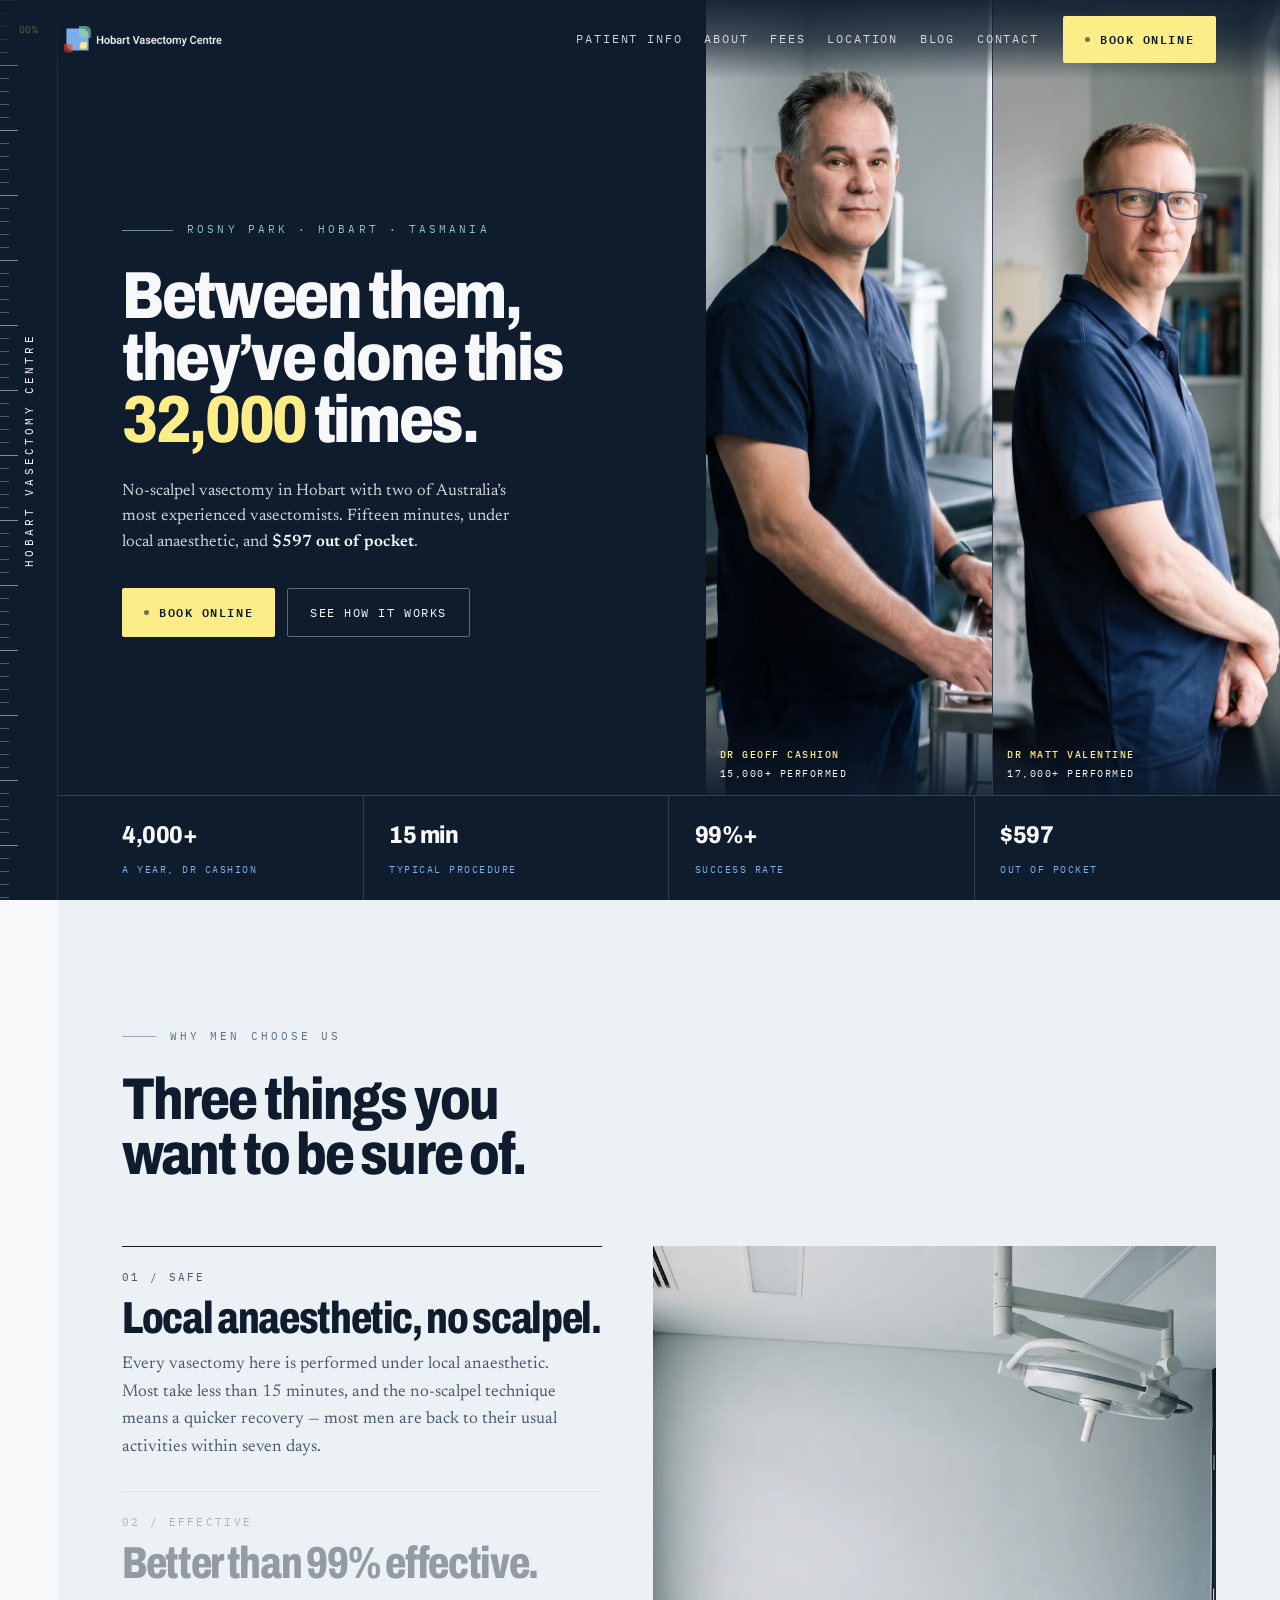
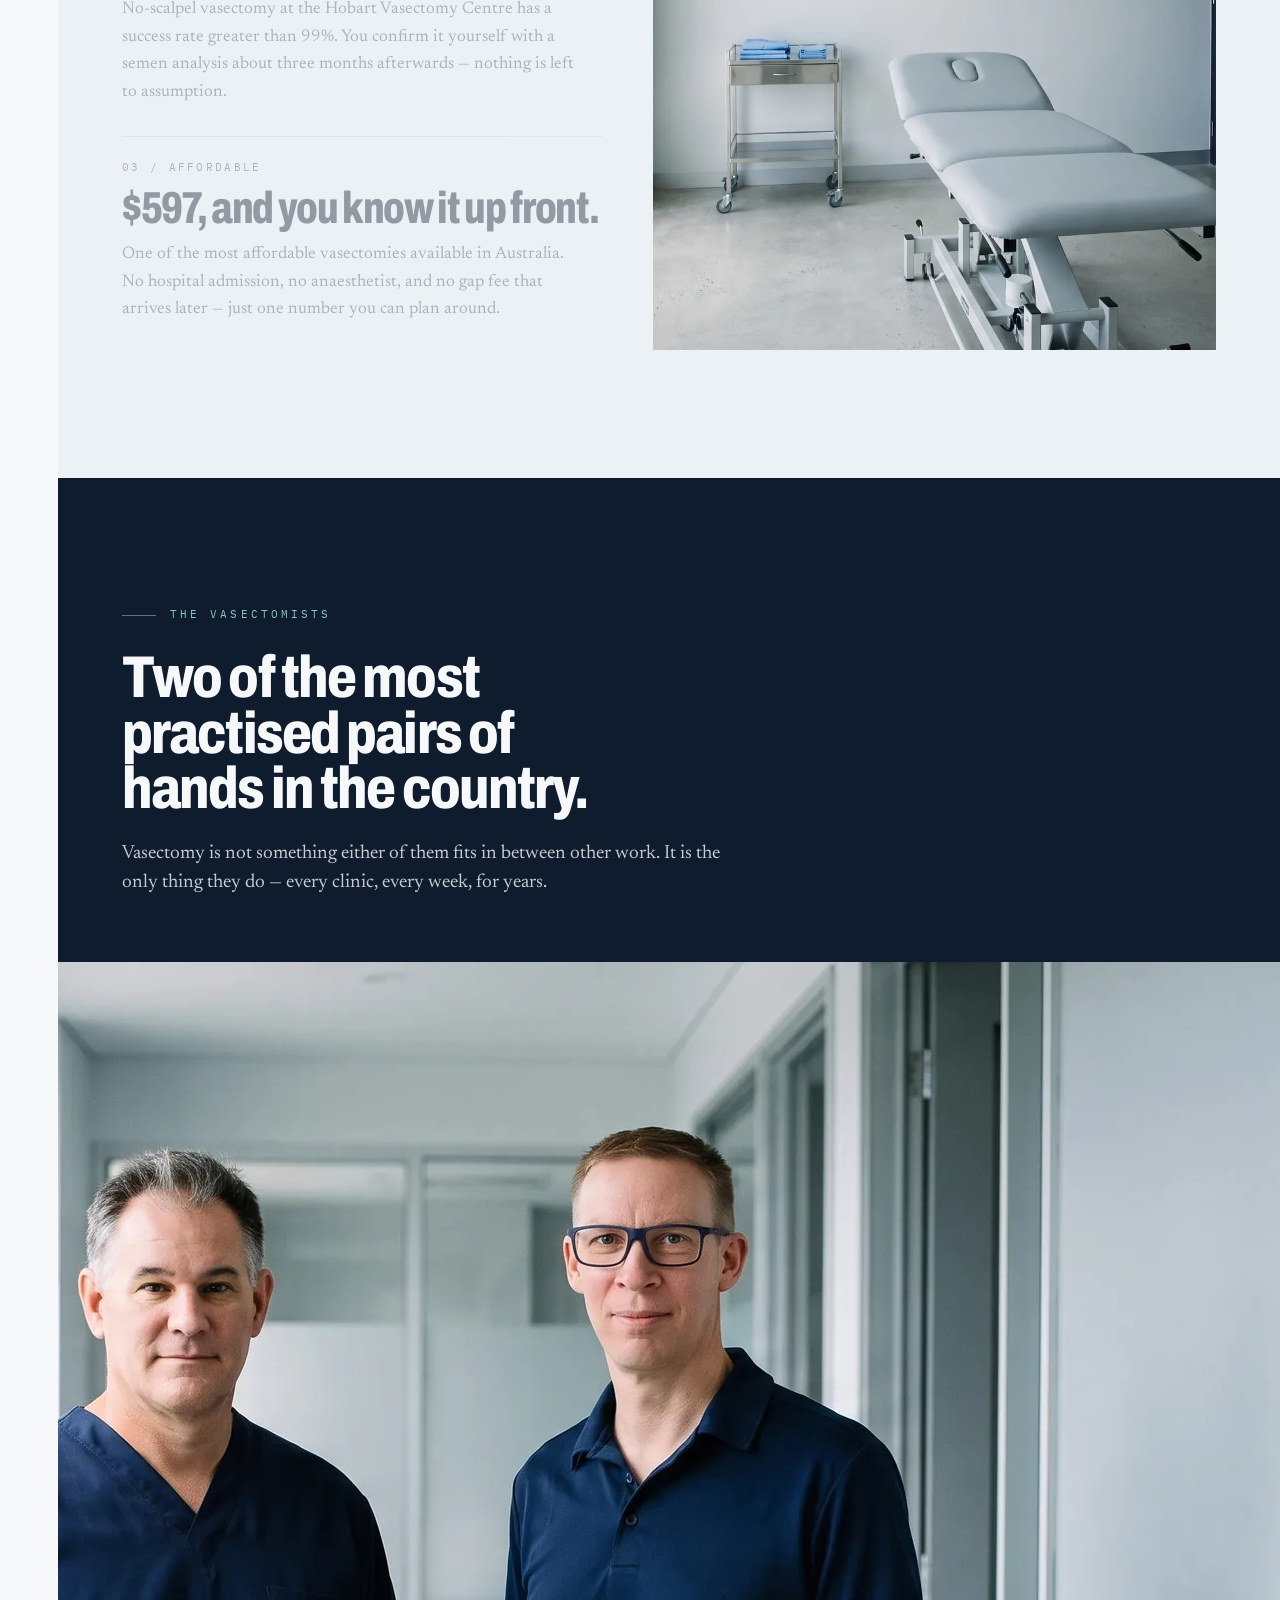
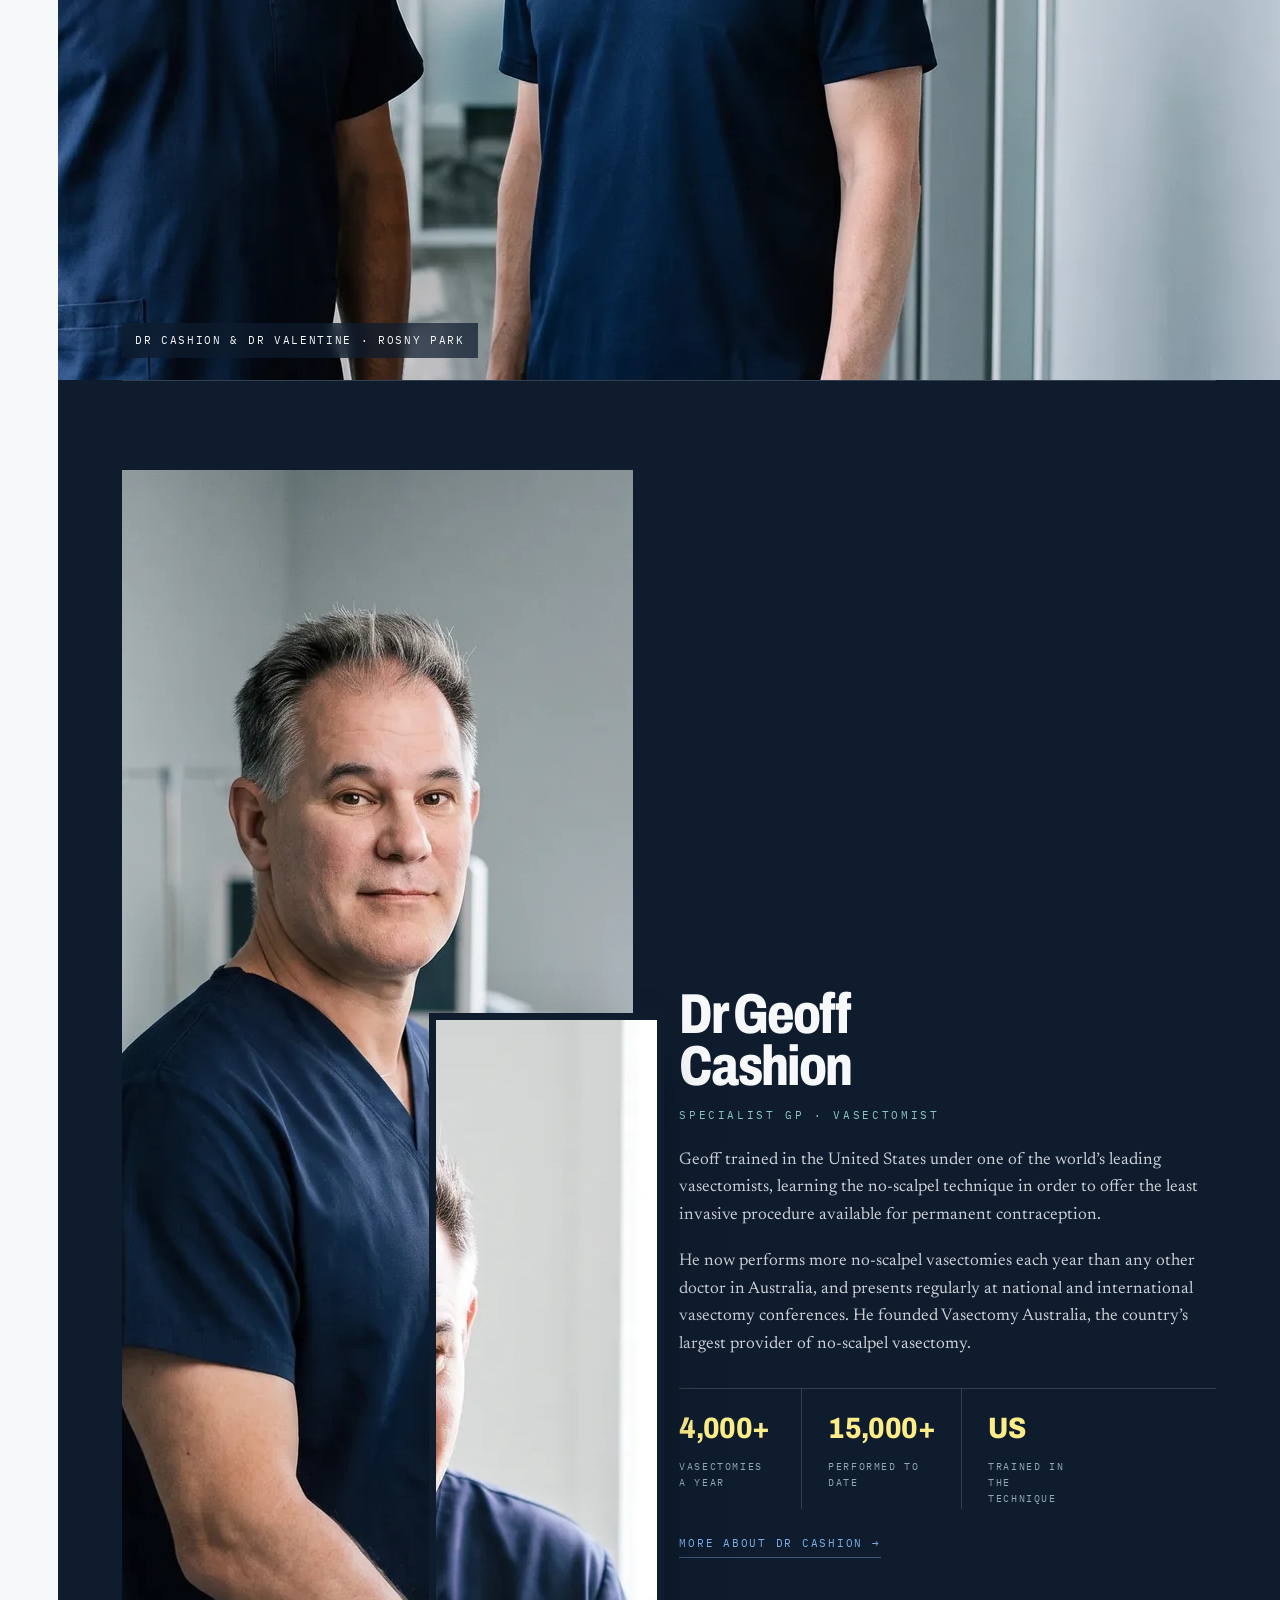
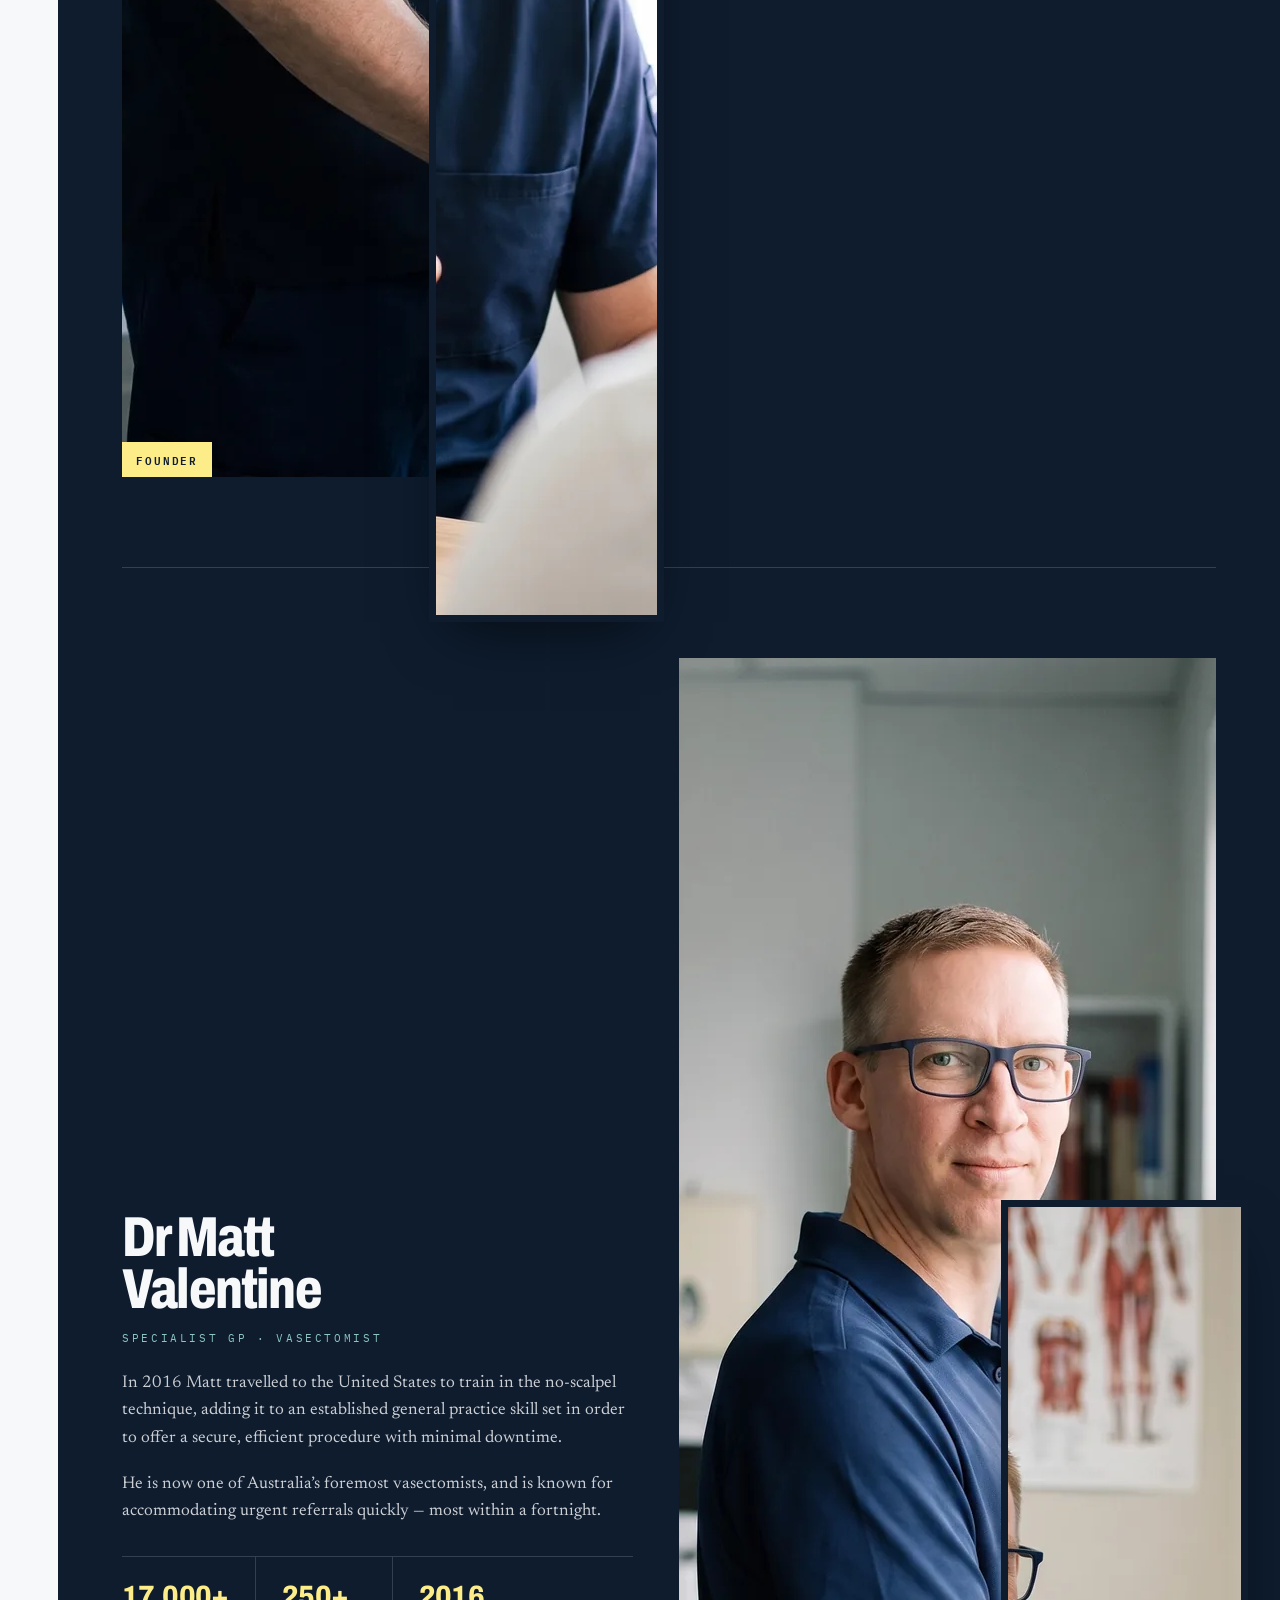
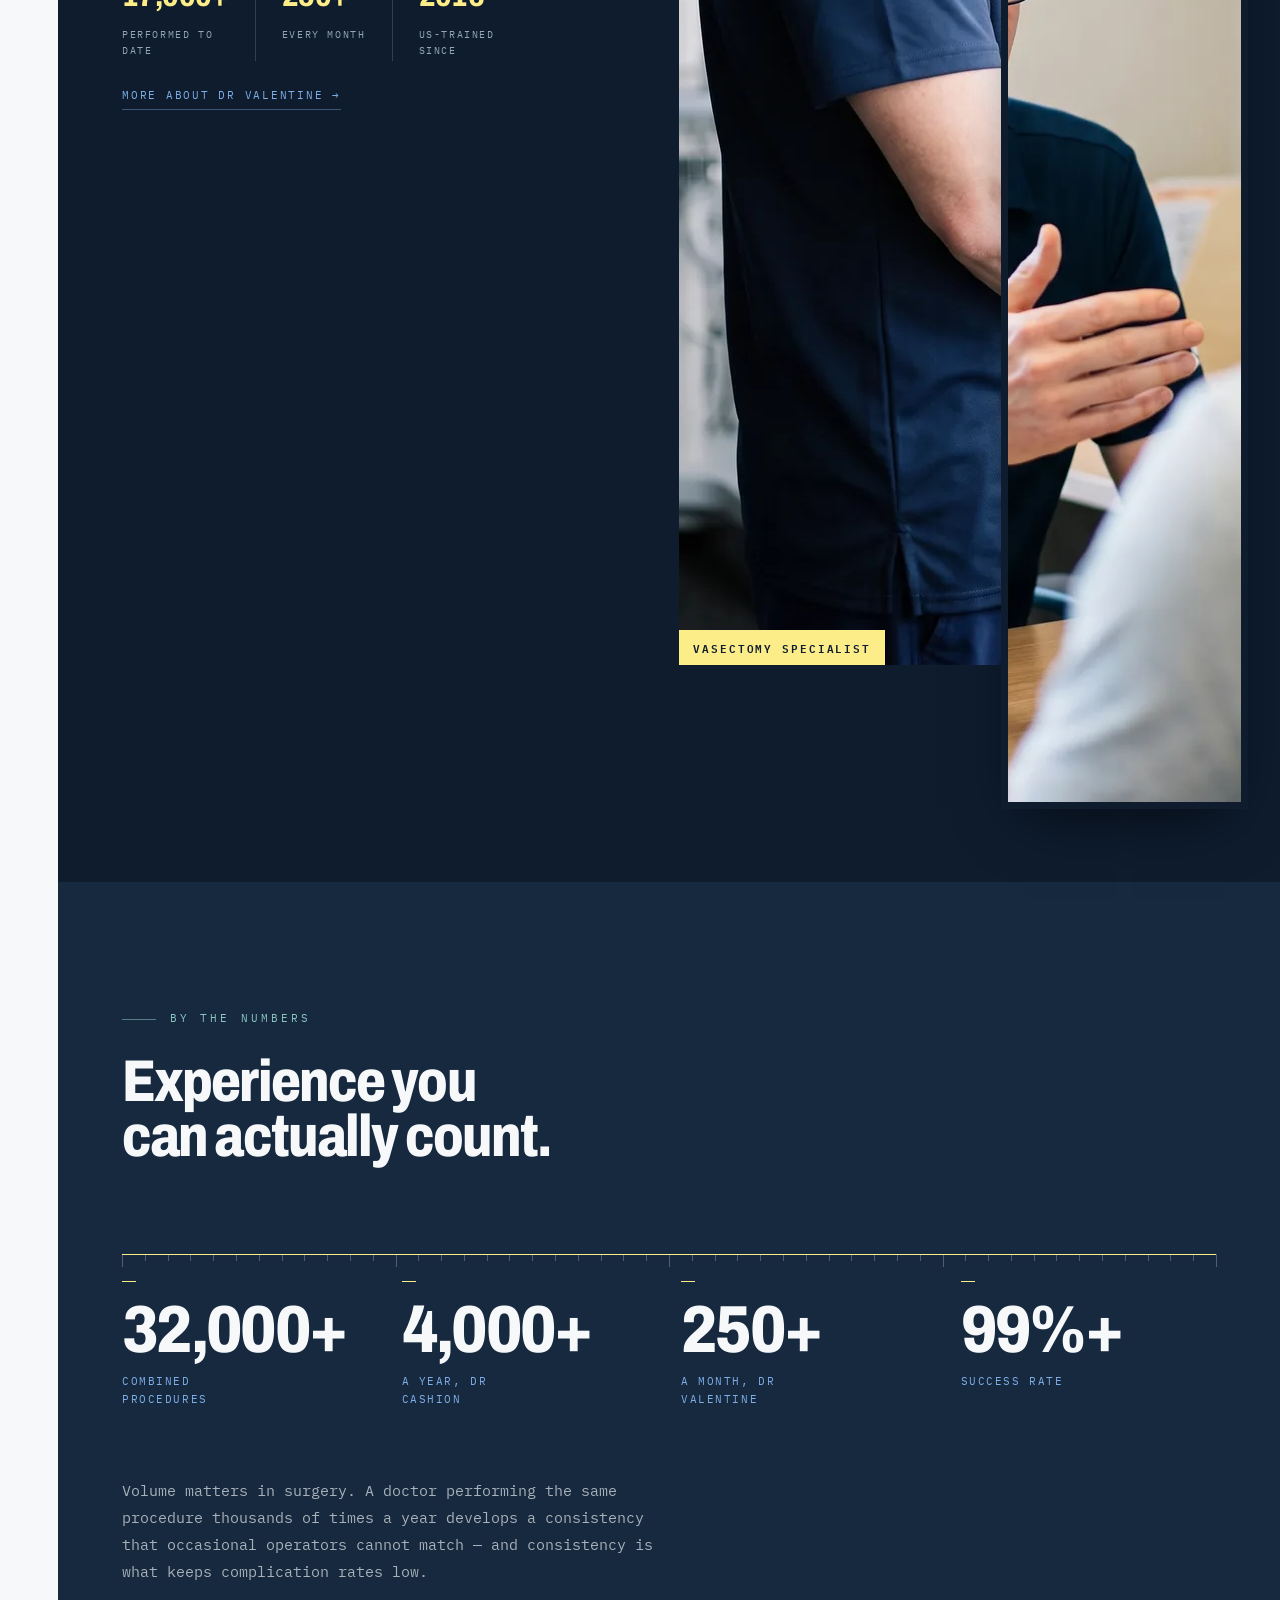
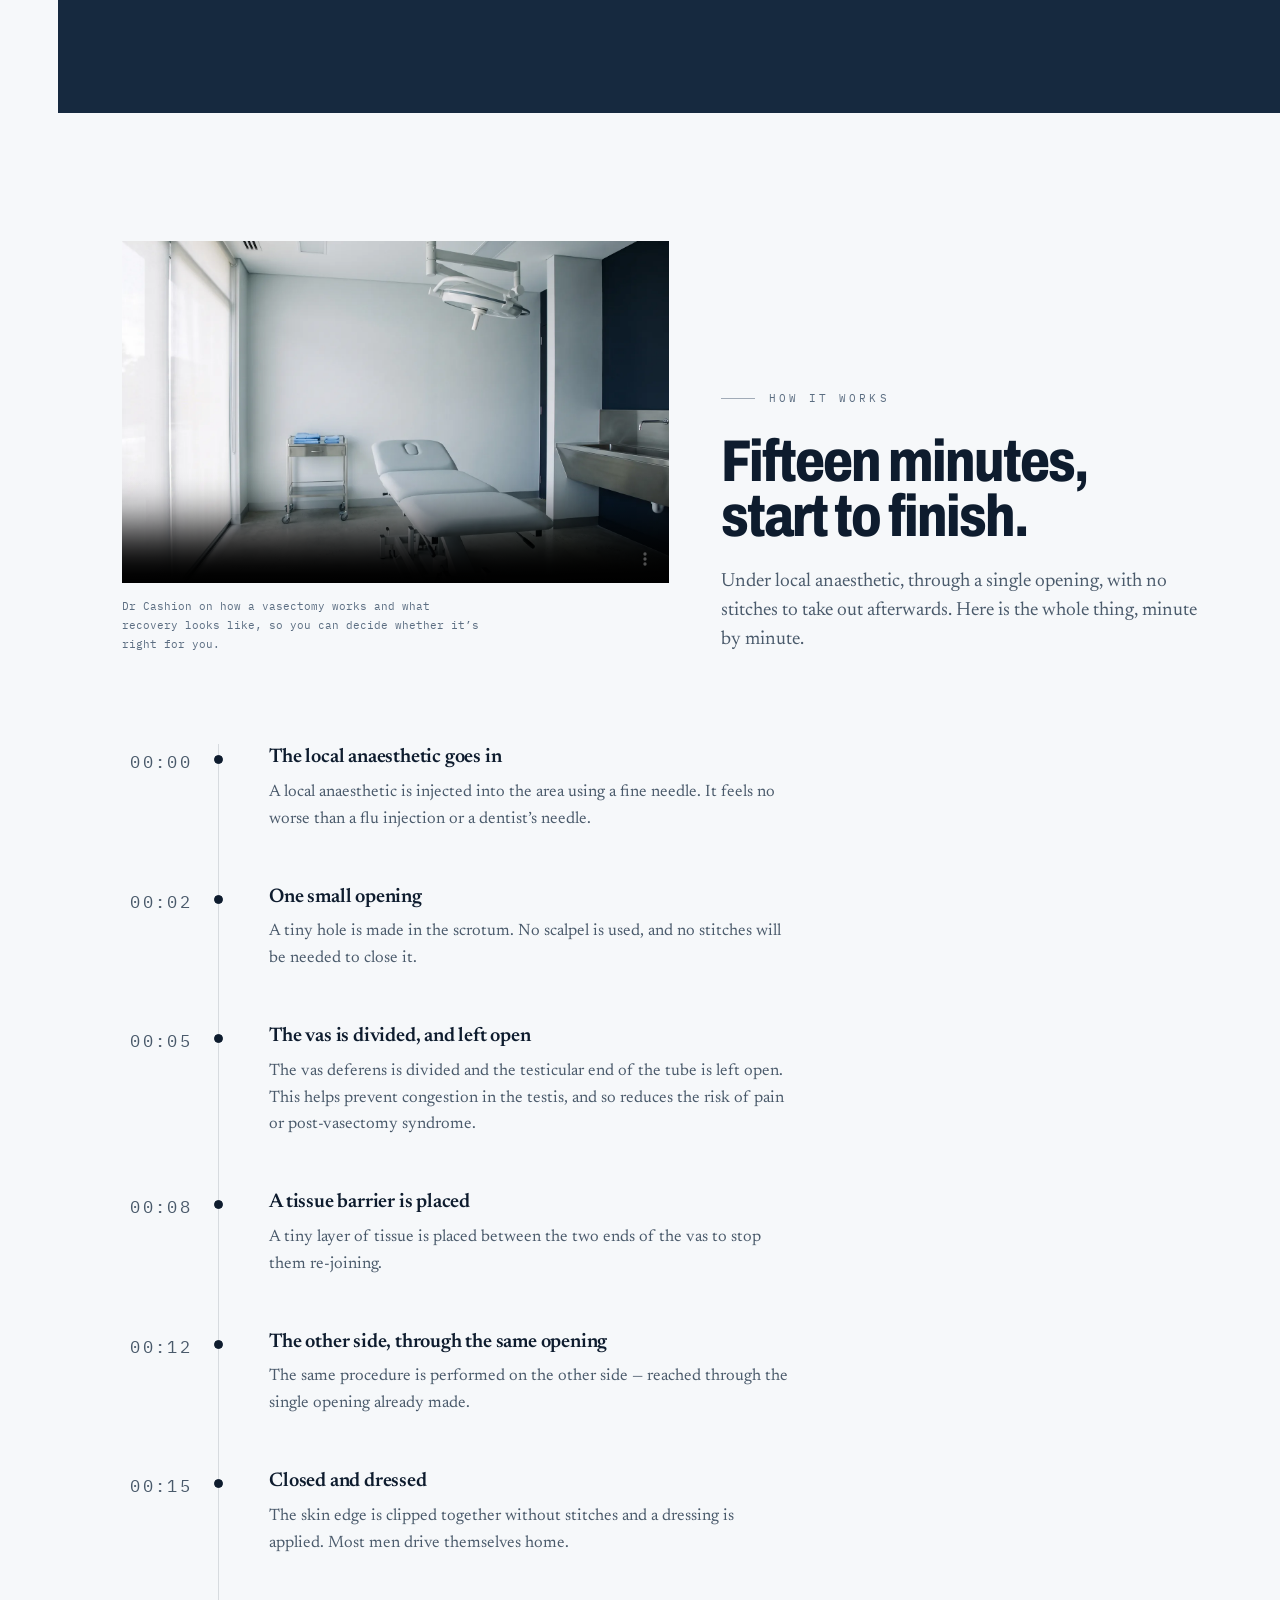
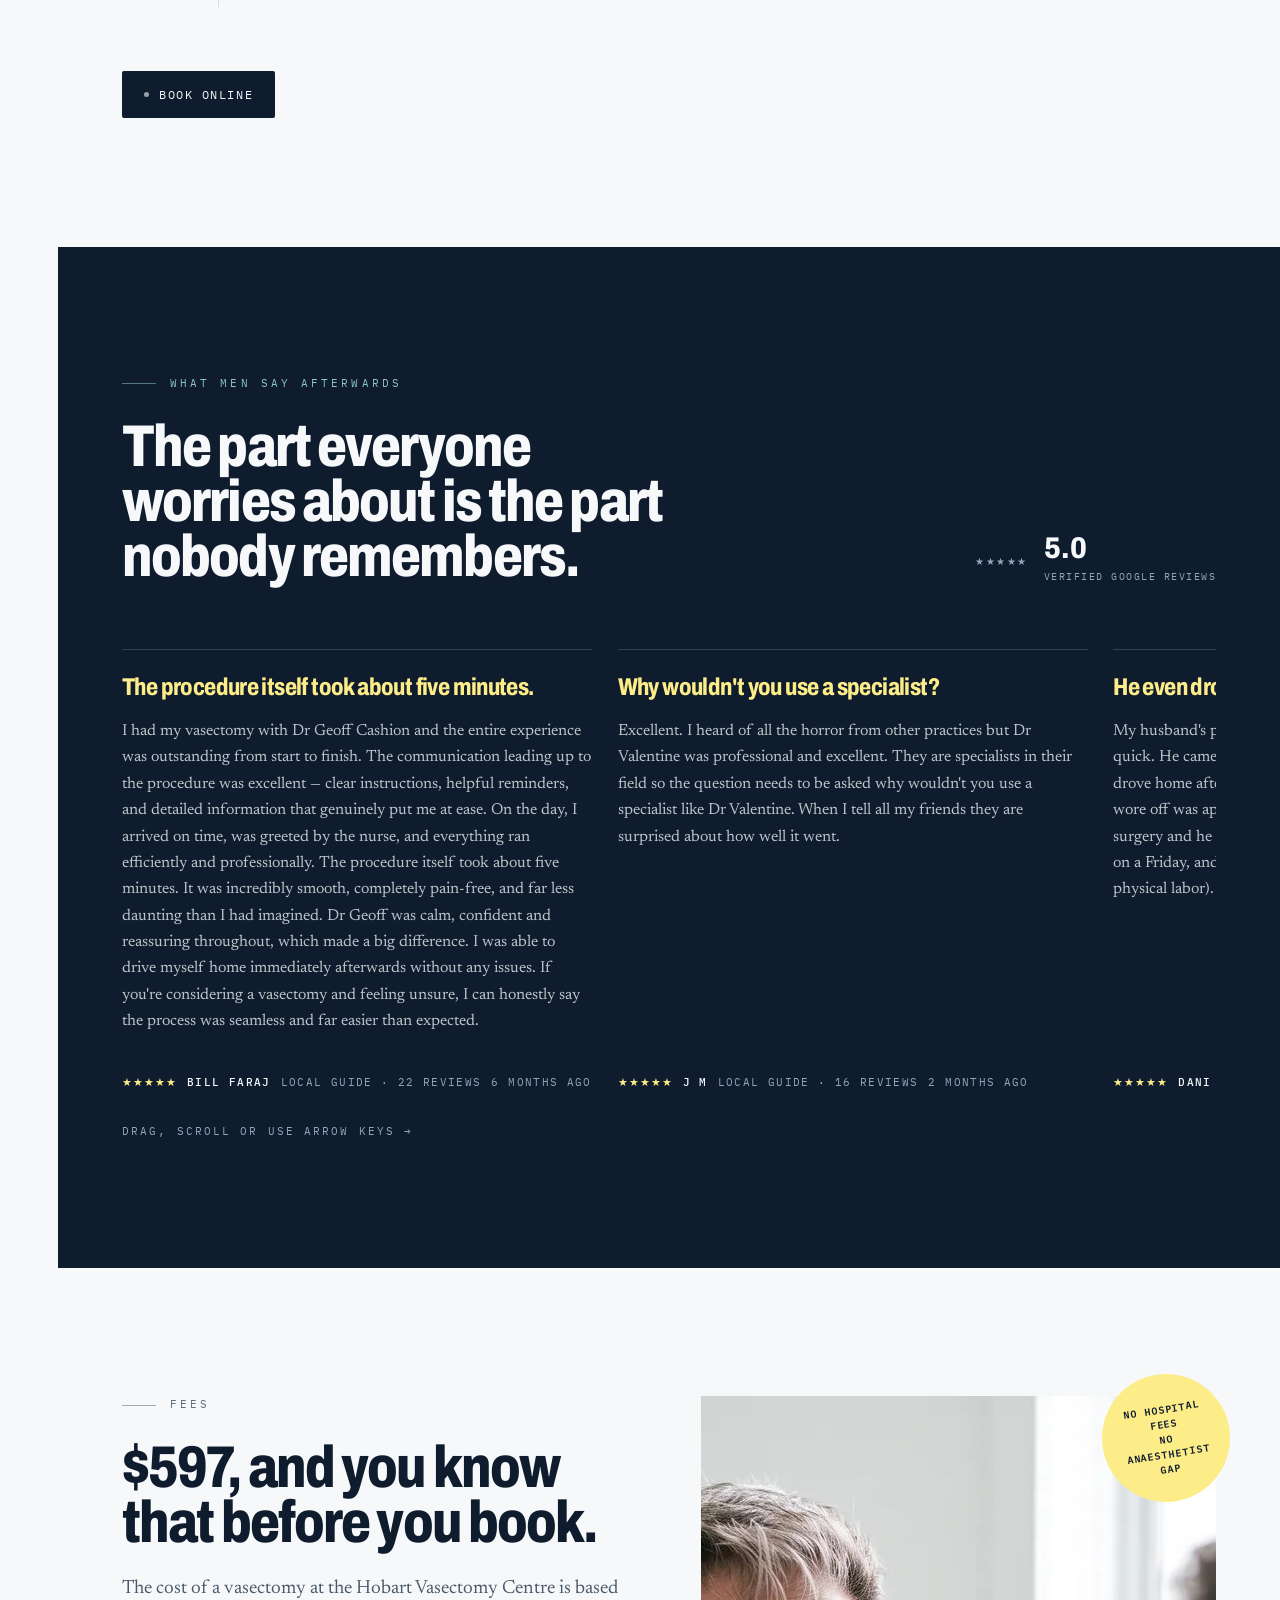
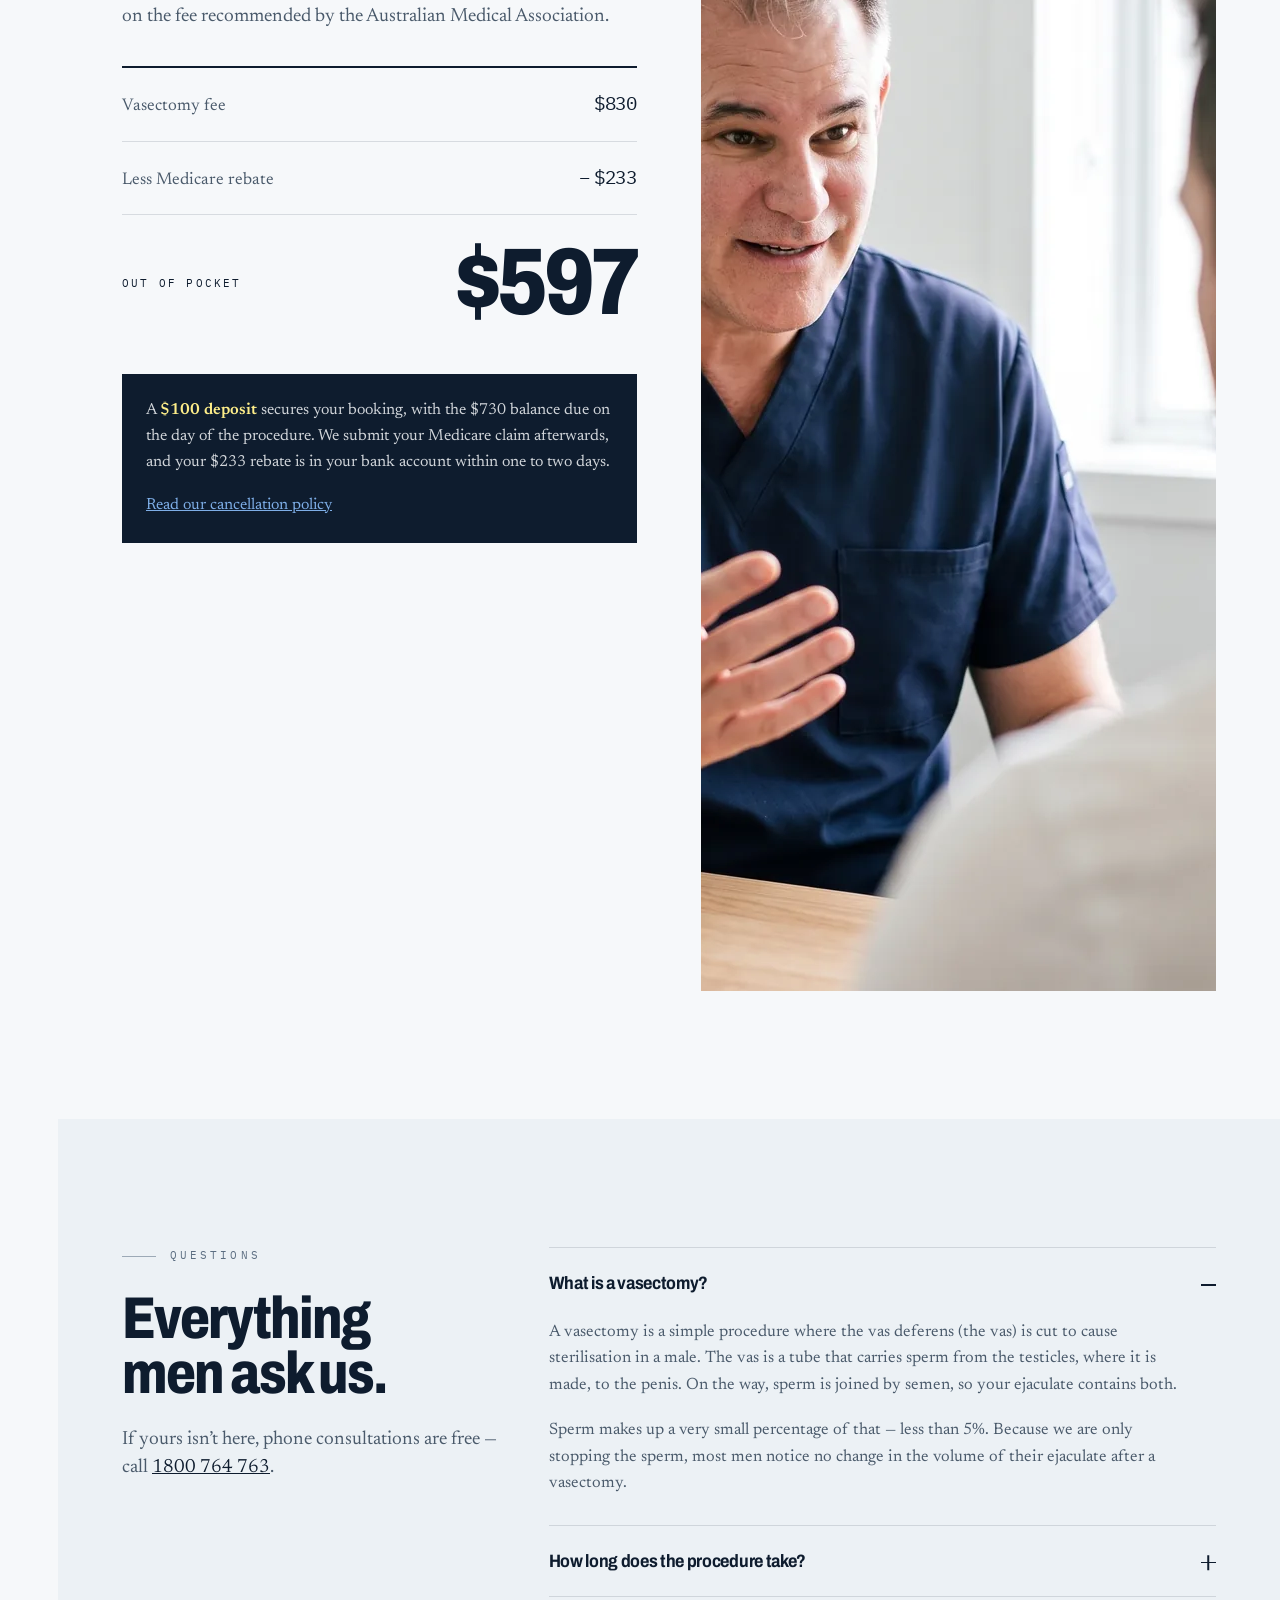
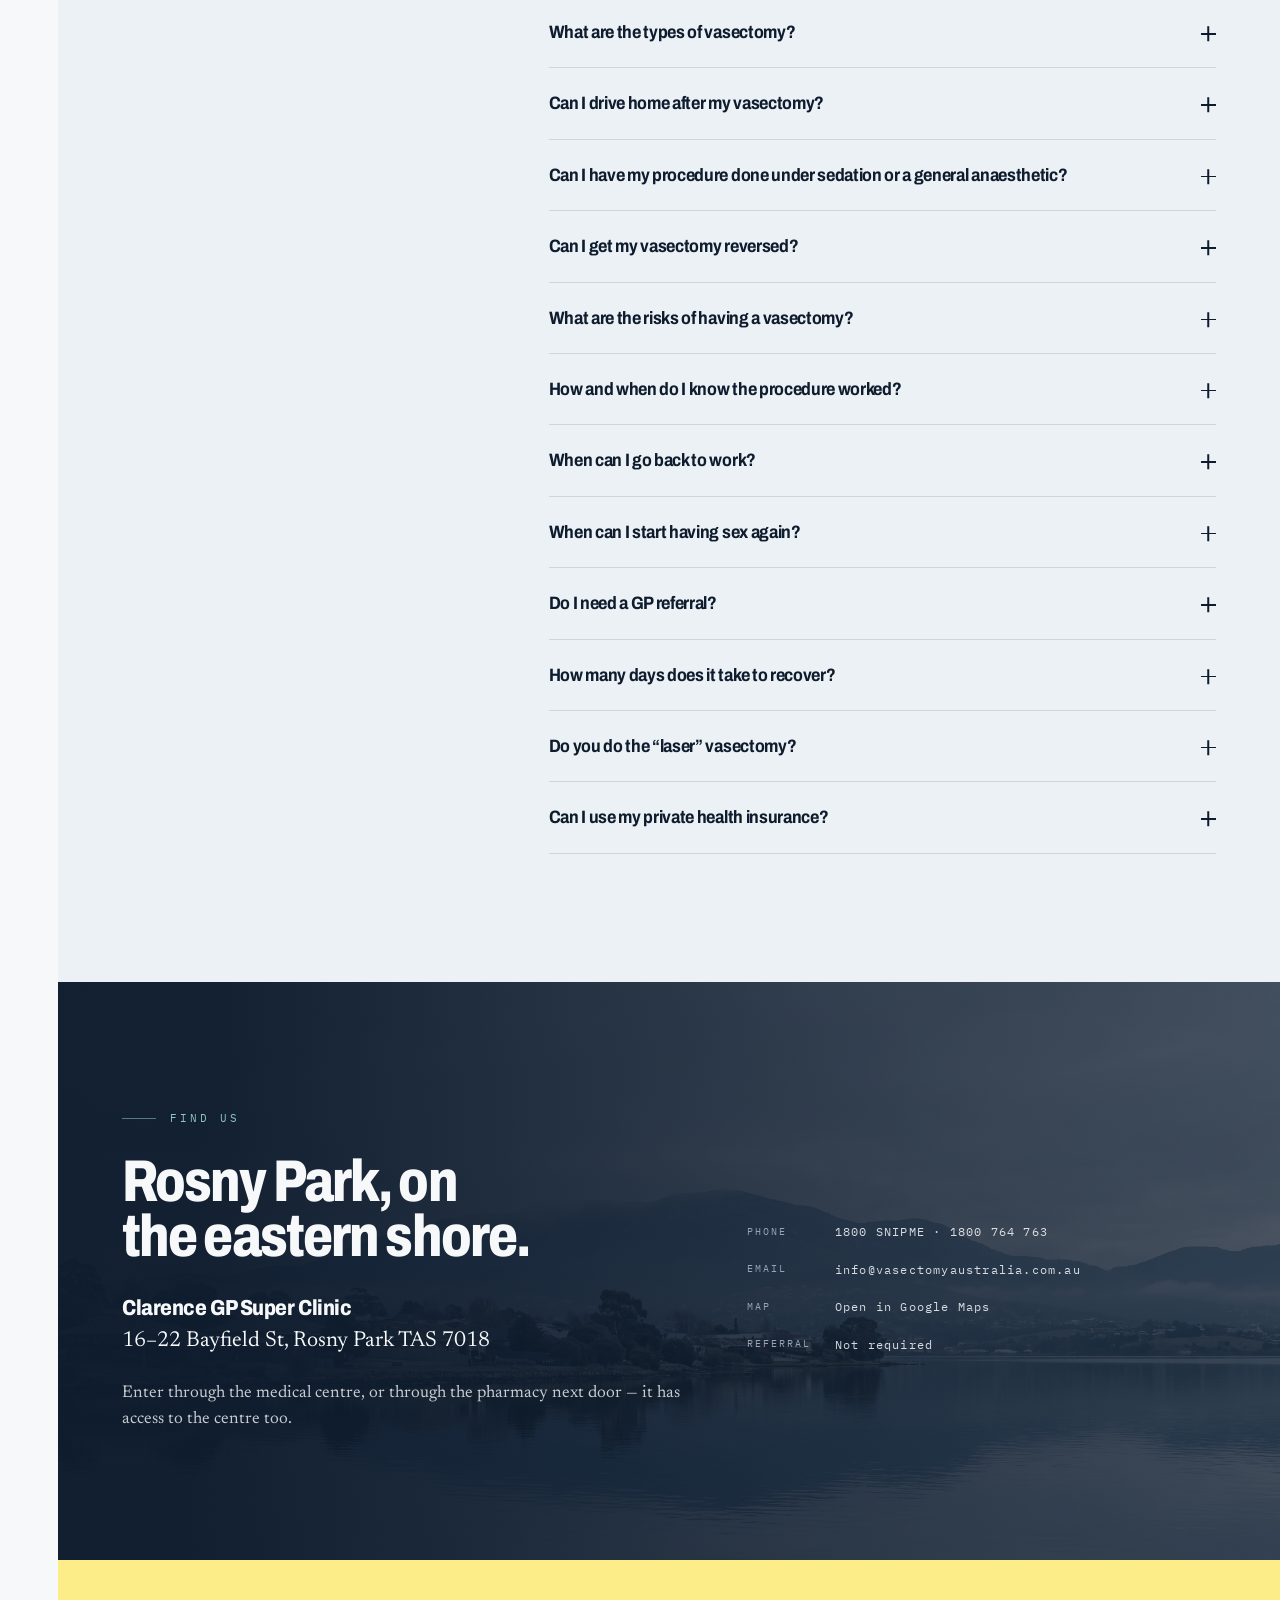
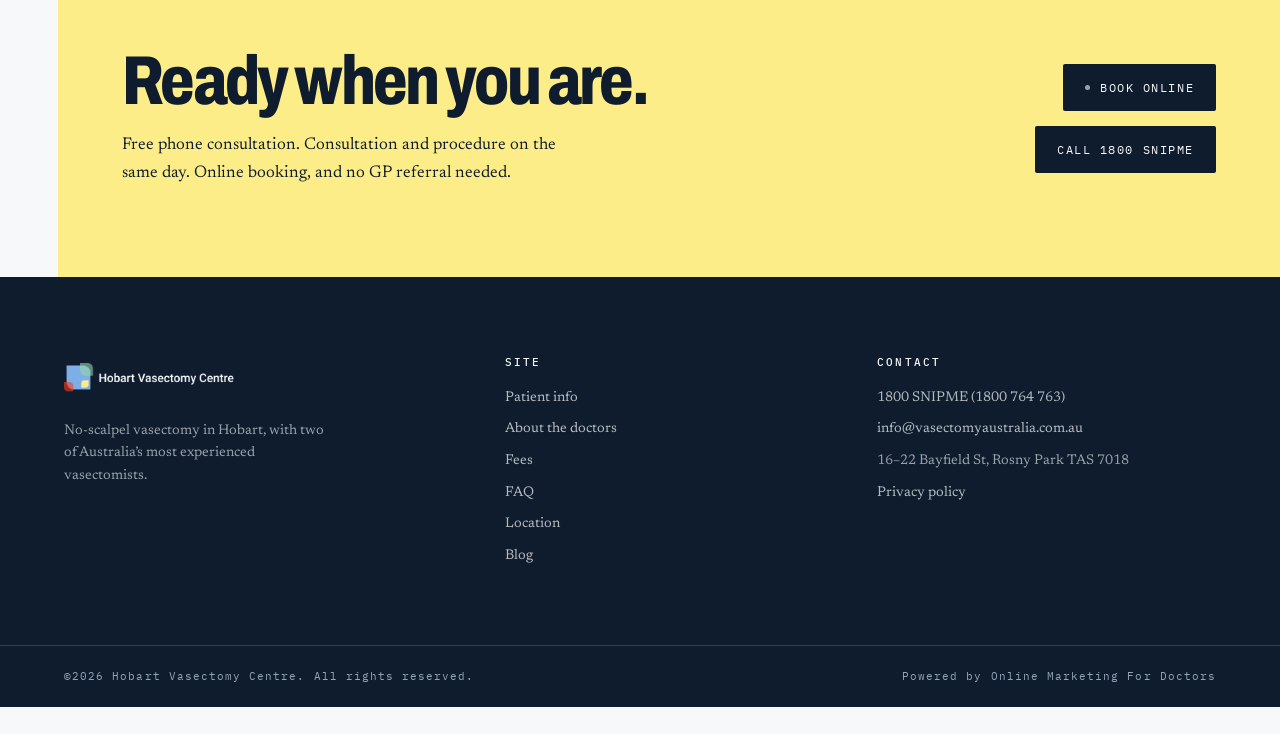
==== index.html @ 7338d556 "Rebuild homepage: editorial redesign around the two vasectomists Replaces the previous homepage with" ====
<!doctype html>
<html lang="en-AU">
<head>
<meta charset="utf-8">
<meta name="viewport" content="width=device-width, initial-scale=1">
<meta name="robots" content="noindex, nofollow, noarchive, nosnippet, noimageindex">
<title>Hobart Vasectomy Centre — No-Scalpel Vasectomy, $597 Out of Pocket</title>
<meta name="description" content="No-scalpel vasectomy in Hobart with two of Australia's most experienced vasectomists. 15 minutes, local anaesthetic, $597 out of pocket.">
<link rel="icon" href="assets/brand/favicon_hobartvasectomy_com_au_64x64.png">
<link rel="preconnect" href="https://fonts.googleapis.com">
<link rel="preconnect" href="https://fonts.gstatic.com" crossorigin>
<link href="https://fonts.googleapis.com/css2?family=Archivo:wdth,wght@62..125,400..900&family=Newsreader:opsz,wght@6..72,300..700&family=IBM+Plex+Mono:wght@400;500;600&display=swap" rel="stylesheet">
<link rel="stylesheet" href="assets/css/site.css">
</head>
<body>
<a class="skip" href="#main">Skip to content</a>

<!-- calibration spine ---------------------------------------------------- -->
<aside class="spine" aria-hidden="true">
  <div class="spine__ticks" id="spineTicks"></div>
  <div class="spine__progress" id="spineProgress"></div>
  <div class="spine__count" id="spineCount">00%</div>
  <div class="spine__label" id="spineLabel">Hobart Vasectomy Centre</div>
</aside>

<header class="site-header" id="siteHeader">
  <div class="site-header__inner">
    <a class="brand" href="/" aria-label="Hobart Vasectomy Centre — home">
      <img src="assets/brand/Logo.png" alt="Hobart Vasectomy Centre" width="158" height="44">
    </a>
    <nav class="nav" aria-label="Primary">
      <a href="#procedure">Patient info</a>
      <a href="#doctors">About</a>
      <a href="#fees">Fees</a>
      <a href="#location">Location</a>
      <a href="/blog/">Blog</a>
      <a href="/contact/">Contact</a>
    </nav>
    <a class="btn btn--gold" href="https://bookings.gettimely.com/vasectomyaustralia/bb/book?location=311811&amp;product=3705203%3ASV&amp;staff=288783" rel="noopener"><span class="btn__dot"></span>Book online</a>
    <button class="burger" id="burger" aria-expanded="false" aria-controls="drawer" aria-label="Open menu">
      <span></span><span></span><span></span>
    </button>
  </div>
</header>

<div class="drawer" id="drawer" data-open="false">
  <a href="#procedure">Patient info</a>
  <a href="#doctors">About</a>
  <a href="#fees">Fees</a>
  <a href="#reviews">Reviews</a>
  <a href="#location">Location</a>
  <a href="/contact/">Contact</a>
</div>

<main id="main">

<!-- hero ================================================================= -->
<section class="hero" data-spine="Hobart Vasectomy Centre">
  <div class="hero__media">
    <figure class="hero__fig">
      <img src="assets/generated/01-geoff-portrait.webp" width="1200" height="1607"
           alt="Dr Geoff Cashion in the procedure room at the Hobart Vasectomy Centre" fetchpriority="high">
      <figcaption><b>Dr Geoff Cashion</b>15,000+ performed</figcaption>
    </figure>
    <figure class="hero__fig">
      <img src="assets/generated/02-matt-portrait.webp" width="1200" height="1607"
           alt="Dr Matt Valentine in a consulting room" fetchpriority="high">
      <figcaption><b>Dr Matt Valentine</b>17,000+ performed</figcaption>
    </figure>
  </div>

  <div class="hero__inner">
    <p class="hero__eyebrow">Rosny Park &middot; Hobart &middot; Tasmania</p>
    <h1>Between them, they&rsquo;ve done this <em><span class="hero__count" data-count="32000">32,000</span></em> times.</h1>
    <p class="hero__sub">No-scalpel vasectomy in Hobart with two of Australia&rsquo;s most experienced vasectomists. Fifteen minutes, under local anaesthetic, and <strong>$597 out of pocket</strong>.</p>
    <div class="hero__actions">
      <a class="btn btn--gold" href="https://bookings.gettimely.com/vasectomyaustralia/bb/book?location=311811&amp;product=3705203%3ASV&amp;staff=288783" rel="noopener"><span class="btn__dot"></span>Book online</a>
      <a class="btn btn--ghost" href="#procedure">See how it works</a>
    </div>
  </div>

  <div class="hero__facts">
    <div class="hero__fact"><b>4,000+</b><span>A year, Dr Cashion</span></div>
    <div class="hero__fact"><b>15 min</b><span>Typical procedure</span></div>
    <div class="hero__fact"><b>99%+</b><span>Success rate</span></div>
    <div class="hero__fact"><b>$597</b><span>Out of pocket</span></div>
  </div>
</section>

<!-- pillars =============================================================== -->
<section class="section pillars" id="why" data-spine="Why men choose us">
  <div class="wrap">
    <p class="eyebrow" data-rev>Why men choose us</p>
    <h2 class="h2" data-rev data-rev-d="1">Three things you want to be sure of.</h2>
    <div class="pillars__grid" style="margin-top:clamp(40px,5vw,76px)">
      <div class="pillars__stack" id="pillarStack">
        <article class="pillar is-active" data-i="0">
          <i class="pillar__bar"></i>
          <p class="pillar__k">01 / Safe</p>
          <h3>Local anaesthetic, no scalpel.</h3>
          <p>Every vasectomy here is performed under local anaesthetic. Most take less than 15&nbsp;minutes, and the no-scalpel technique means a quicker recovery &mdash; most men are back to their usual activities within seven days.</p>
        </article>
        <article class="pillar" data-i="1">
          <i class="pillar__bar"></i>
          <p class="pillar__k">02 / Effective</p>
          <h3>Better than 99% effective.</h3>
          <p>No-scalpel vasectomy at the Hobart Vasectomy Centre has a success rate greater than 99%. You confirm it yourself with a semen analysis about three months afterwards &mdash; nothing is left to assumption.</p>
        </article>
        <article class="pillar" data-i="2">
          <i class="pillar__bar"></i>
          <p class="pillar__k">03 / Affordable</p>
          <h3>$597, and you know it up front.</h3>
          <p>One of the most affordable vasectomies available in Australia. No hospital admission, no anaesthetist, and no gap fee that arrives later &mdash; just one number you can plan around.</p>
        </article>
      </div>
      <div class="pillars__media" data-rev>
        <img class="is-active" data-i="0" src="assets/generated/06-procedure-room.webp" width="1600" height="1073" alt="The procedure room at the Hobart Vasectomy Centre" loading="lazy" decoding="async">
        <img data-i="1" src="assets/generated/07-instruments.webp" width="1600" height="1073" alt="No-scalpel vasectomy instruments laid out on a sterile tray" loading="lazy" decoding="async">
        <img data-i="2" src="assets/generated/09-waiting.webp" width="1600" height="893" alt="The waiting area at the clinic" loading="lazy" decoding="async">
      </div>
    </div>
  </div>
</section>

<!-- doctors =============================================================== -->
<section class="section docs" id="doctors" data-spine="The vasectomists">
  <div class="wrap">
    <p class="eyebrow eyebrow--dk" data-rev>The vasectomists</p>
    <h2 class="h2" data-rev data-rev-d="1">Two of the most practised pairs of hands in the country.</h2>
    <p class="lede lede--dk" data-rev data-rev-d="2">Vasectomy is not something either of them fits in between other work. It is the only thing they do &mdash; every clinic, every week, for years.</p>
  </div>
  <div class="band" data-rev style="margin-top:clamp(40px,5vw,72px)">
    <img src="assets/generated/00-hero-both.webp" width="2400" height="1018" alt="Dr Geoff Cashion and Dr Matt Valentine at the Hobart Vasectomy Centre" loading="lazy" decoding="async">
    <p class="band__cap">Dr Cashion &amp; Dr Valentine &middot; Rosny Park</p>
  </div>
  <div class="wrap">

    <article class="doc">
      <div class="doc__media" data-rev>
        <img src="assets/generated/01-geoff-portrait.webp" width="1200" height="1607" alt="Dr Geoff Cashion in the procedure room" loading="lazy" decoding="async">
        <span class="doc__tag">Founder</span>
        <div class="doc__inset">
          <img src="assets/generated/03-geoff-consult.webp" width="1600" height="1195" alt="Dr Geoff Cashion talking with a patient in consultation" loading="lazy" decoding="async">
        </div>
      </div>
      <div>
        <h3 class="doc__name" data-rev>Dr Geoff<br>Cashion</h3>
        <p class="doc__role" data-rev data-rev-d="1">Specialist GP &middot; Vasectomist</p>
        <div class="doc__body" data-rev data-rev-d="2">
          <p>Geoff trained in the United States under one of the world&rsquo;s leading vasectomists, learning the no-scalpel technique in order to offer the least invasive procedure available for permanent contraception.</p>
          <p>He now performs more no-scalpel vasectomies each year than any other doctor in Australia, and presents regularly at national and international vasectomy conferences. He founded Vasectomy Australia, the country&rsquo;s largest provider of no-scalpel vasectomy.</p>
        </div>
        <div class="doc__stats" data-rev data-rev-d="3">
          <div class="doc__stat"><b data-count="4000" data-suffix="+">4,000+</b><span>Vasectomies a year</span></div>
          <div class="doc__stat"><b data-count="15000" data-suffix="+">15,000+</b><span>Performed to date</span></div>
          <div class="doc__stat"><b>US</b><span>Trained in the technique</span></div>
        </div>
        <a class="doc__link" href="https://drgeoffcashion.com.au/" rel="noopener" target="_blank">More about Dr Cashion <span aria-hidden="true">&rarr;</span></a>
      </div>
    </article>

    <article class="doc doc--flip">
      <div class="doc__media" data-rev>
        <img src="assets/generated/02-matt-portrait.webp" width="1200" height="1607" alt="Dr Matt Valentine in a consulting room" loading="lazy" decoding="async">
        <span class="doc__tag">Vasectomy Specialist</span>
        <div class="doc__inset">
          <img src="assets/generated/04-matt-consult.webp" width="1600" height="1195" alt="Dr Matt Valentine in consultation with a patient" loading="lazy" decoding="async">
        </div>
      </div>
      <div>
        <h3 class="doc__name" data-rev>Dr Matt<br>Valentine</h3>
        <p class="doc__role" data-rev data-rev-d="1">Specialist GP &middot; Vasectomist</p>
        <div class="doc__body" data-rev data-rev-d="2">
          <p>In 2016 Matt travelled to the United States to train in the no-scalpel technique, adding it to an established general practice skill set in order to offer a secure, efficient procedure with minimal downtime.</p>
          <p>He is now one of Australia&rsquo;s foremost vasectomists, and is known for accommodating urgent referrals quickly &mdash; most within a fortnight.</p>
        </div>
        <div class="doc__stats" data-rev data-rev-d="3">
          <div class="doc__stat"><b data-count="17000" data-suffix="+">17,000+</b><span>Performed to date</span></div>
          <div class="doc__stat"><b data-count="250" data-suffix="+">250+</b><span>Every month</span></div>
          <div class="doc__stat"><b>2016</b><span>US-trained since</span></div>
        </div>
        <a class="doc__link" href="https://drmattvalentine.com.au/" rel="noopener" target="_blank">More about Dr Valentine <span aria-hidden="true">&rarr;</span></a>
      </div>
    </article>
  </div>
</section>

<!-- scale ================================================================= -->
<section class="section scale" id="scale" data-spine="By the numbers">
  <div class="wrap">
    <div class="scale__head">
      <p class="eyebrow eyebrow--dk" data-rev>By the numbers</p>
      <h2 class="h2" data-rev data-rev-d="1">Experience you can actually count.</h2>
    </div>
    <div class="scale__axis">
      <div class="scale__rule"><i></i></div>
      <div class="scale__ticks" id="scaleTicks"></div>
      <div class="scale__items">
        <div class="scale__item"><b data-count="32000" data-suffix="+">32,000+</b><span>Combined procedures</span></div>
        <div class="scale__item"><b data-count="4000" data-suffix="+">4,000+</b><span>A year, Dr Cashion</span></div>
        <div class="scale__item"><b data-count="250" data-suffix="+">250+</b><span>A month, Dr Valentine</span></div>
        <div class="scale__item"><b data-count="99" data-suffix="%+">99%+</b><span>Success rate</span></div>
      </div>
    </div>
    <p class="scale__note" data-rev>Volume matters in surgery. A doctor performing the same procedure thousands of times a year develops a consistency that occasional operators cannot match &mdash; and consistency is what keeps complication rates low.</p>
  </div>
</section>

<!-- procedure ============================================================= -->
<section class="section proc" id="procedure" data-spine="How it works">
  <div class="wrap">
    <div class="proc__top">
      <div data-rev>
        <div class="proc__video">
          <video src="assets/video/how-it-works.mp4" controls preload="metadata"
                 poster="assets/generated/06-procedure-room.webp"></video>
        </div>
        <p class="proc__cap">Dr Cashion on how a vasectomy works and what recovery looks like, so you can decide whether it&rsquo;s right for you.</p>
      </div>
      <div>
        <p class="eyebrow" data-rev>How it works</p>
        <h2 class="h2" data-rev data-rev-d="1">Fifteen minutes, start to finish.</h2>
        <p class="lede" data-rev data-rev-d="2">Under local anaesthetic, through a single opening, with no stitches to take out afterwards. Here is the whole thing, minute by minute.</p>
      </div>
    </div>

    <div class="steps">
      <div class="step" data-rev>
        <p class="step__t">00:00</p>
        <div class="step__c">
          <h4>The local anaesthetic goes in</h4>
          <p>A local anaesthetic is injected into the area using a fine needle. It feels no worse than a flu injection or a dentist&rsquo;s needle.</p>
        </div>
      </div>
      <div class="step" data-rev>
        <p class="step__t">00:02</p>
        <div class="step__c">
          <h4>One small opening</h4>
          <p>A tiny hole is made in the scrotum. No scalpel is used, and no stitches will be needed to close it.</p>
        </div>
      </div>
      <div class="step" data-rev>
        <p class="step__t">00:05</p>
        <div class="step__c">
          <h4>The vas is divided, and left open</h4>
          <p>The vas deferens is divided and the testicular end of the tube is left open. This helps prevent congestion in the testis, and so reduces the risk of pain or post-vasectomy syndrome.</p>
        </div>
      </div>
      <div class="step" data-rev>
        <p class="step__t">00:08</p>
        <div class="step__c">
          <h4>A tissue barrier is placed</h4>
          <p>A tiny layer of tissue is placed between the two ends of the vas to stop them re-joining.</p>
        </div>
      </div>
      <div class="step" data-rev>
        <p class="step__t">00:12</p>
        <div class="step__c">
          <h4>The other side, through the same opening</h4>
          <p>The same procedure is performed on the other side &mdash; reached through the single opening already made.</p>
        </div>
      </div>
      <div class="step" data-rev>
        <p class="step__t">00:15</p>
        <div class="step__c">
          <h4>Closed and dressed</h4>
          <p>The skin edge is clipped together without stitches and a dressing is applied. Most men drive themselves home.</p>
        </div>
      </div>
    </div>

    <div style="margin-top:clamp(40px,5vw,64px)" data-rev>
      <a class="btn btn--ink" href="https://bookings.gettimely.com/vasectomyaustralia/bb/book?location=311811&amp;product=3705203%3ASV&amp;staff=288783" rel="noopener"><span class="btn__dot"></span>Book online</a>
    </div>
  </div>
</section>

<!-- reviews =============================================================== -->
<section class="section revs" id="reviews" data-spine="What men say">
  <div class="wrap">
    <div class="revs__head">
      <div>
        <p class="eyebrow eyebrow--dk" data-rev>What men say afterwards</p>
        <h2 class="h2" data-rev data-rev-d="1">The part everyone worries about is the part nobody remembers.</h2>
      </div>
      <div class="revs__score" data-rev data-rev-d="2">
        <span class="revs__stars" aria-hidden="true">&#9733;&#9733;&#9733;&#9733;&#9733;</span>
        <div>
          <b>5.0</b>
          <span>Verified Google reviews</span>
        </div>
      </div>
    </div>
    <div class="rail" id="rail" tabindex="0" aria-label="Patient reviews, scroll horizontally">
      <article class="rev">
        <p class="rev__pull">The procedure itself took about five minutes.</p>
        <p class="rev__body">I had my vasectomy with Dr Geoff Cashion and the entire experience was outstanding from start to finish. The communication leading up to the procedure was excellent — clear instructions, helpful reminders, and detailed information that genuinely put me at ease. On the day, I arrived on time, was greeted by the nurse, and everything ran efficiently and professionally. The procedure itself took about five minutes. It was incredibly smooth, completely pain-free, and far less daunting than I had imagined. Dr Geoff was calm, confident and reassuring throughout, which made a big difference. I was able to drive myself home immediately afterwards without any issues. If you&#x27;re considering a vasectomy and feeling unsure, I can honestly say the process was seamless and far easier than expected.</p>
        <p class="rev__by"><i aria-hidden="true">&#9733;&#9733;&#9733;&#9733;&#9733;</i><b>Bill Faraj</b><span>Local Guide · 22 reviews</span><span>6 months ago</span></p>
      </article>
      <article class="rev">
        <p class="rev__pull">Why wouldn&#x27;t you use a specialist?</p>
        <p class="rev__body">Excellent. I heard of all the horror from other practices but Dr Valentine was professional and excellent. They are specialists in their field so the question needs to be asked why wouldn&#x27;t you use a specialist like Dr Valentine. When I tell all my friends they are surprised about how well it went.</p>
        <p class="rev__by"><i aria-hidden="true">&#9733;&#9733;&#9733;&#9733;&#9733;</i><b>J M</b><span>Local Guide · 16 reviews</span><span>2 months ago</span></p>
      </article>
      <article class="rev">
        <p class="rev__pull">He even drove home afterwards.</p>
        <p class="rev__body">My husband&#x27;s procedure only took about 10 minutes — it was super quick. He came out without pain and was walking normally. He even drove home afterwards. What helped him the most once the anesthesia wore off was applying ice constantly. It&#x27;s been 10 days since his surgery and he no longer feels any pain or discomfort. His surgery was on a Friday, and he returned to work on Wednesday (his job involves physical labor). His doctor was Geoff Cashion, highly recommended.</p>
        <p class="rev__by"><i aria-hidden="true">&#9733;&#9733;&#9733;&#9733;&#9733;</i><b>Dani GM</b><span>Local Guide · 24 reviews</span><span>6 months ago</span></p>
      </article>
      <article class="rev">
        <p class="rev__pull">Discomfort for 2 seconds with the needle. The rest was painless.</p>
        <p class="rev__body">Dr Geoff Cashion was an awesome bloke, made the procedure an easy experience. The procedure itself was awkward to begin with but no pain, only the discomfort for 2 seconds with the needle — the rest was painless, easy and fast.</p>
        <p class="rev__by"><i aria-hidden="true">&#9733;&#9733;&#9733;&#9733;&#9733;</i><b>Lorralee Thompson</b><span>3 reviews</span><span>2 weeks ago</span></p>
      </article>
      <article class="rev">
        <p class="rev__pull">Pre-op and post-op documentation was thorough and informative.</p>
        <p class="rev__body">Easy to book online for an appointment and could change easily if needed. Pre-op and post-op documentation was thorough and informative. On the day of op, doctor and nurse was re-assuring, efficient in their service and completed my op without any issues. Good experience so far. Thanks again.</p>
        <p class="rev__by"><i aria-hidden="true">&#9733;&#9733;&#9733;&#9733;&#9733;</i><b>Brian Gomez</b><span>Local Guide · 37 reviews</span><span>7 months ago</span></p>
      </article>
      <article class="rev">
        <p class="rev__pull">An excellent team of medical professionals.</p>
        <p class="rev__body">Very friendly and professional. Dr Cashion made me feel very relaxed and informed about everything and his team were incredibly kind and supportive throughout with any questions I had. An excellent team of medical professionals.</p>
        <p class="rev__by"><i aria-hidden="true">&#9733;&#9733;&#9733;&#9733;&#9733;</i><b>Jamie Gilmore</b><span>2 reviews · 3 photos</span><span>2 months ago</span></p>
      </article>
      <article class="rev">
        <p class="rev__pull">Quick and painless.</p>
        <p class="rev__body">Quick and painless. Recovery was a little slower than expected but I put this down to not following the care advice and participating in a certain physical activity within 24 hours instead of waiting the recommended 7 days. Happy with the service. Would recommend.</p>
        <p class="rev__by"><i aria-hidden="true">&#9733;&#9733;&#9733;&#9733;&#9733;</i><b>Peter Peterson</b><span>Local Guide · 21 reviews</span><span>2 months ago</span></p>
      </article>
      <article class="rev">
        <p class="rev__pull">Dr Cashion was calm, friendly and comforting.</p>
        <p class="rev__body">Fabulous experience. Dr Cashion was calm, friendly and comforting. I was so impressed, that would easily go through that multiple times.. clearly not necessary..</p>
        <p class="rev__by"><i aria-hidden="true">&#9733;&#9733;&#9733;&#9733;&#9733;</i><b>Luke Jacobz</b><span>11 reviews · 3 photos</span><span>3 months ago</span></p>
      </article>
      <article class="rev">
        <p class="rev__pull">They are the medical professionals to see.</p>
        <p class="rev__body">Today I had my vasectomy. It was performed by Dr Geoff Cashion and his assistant. They were fantastic and caring. Anyone considering a vasectomy, they are the medical professionals to see.</p>
        <p class="rev__by"><i aria-hidden="true">&#9733;&#9733;&#9733;&#9733;&#9733;</i><b>Antonio Castillo</b><span>6 reviews</span><span>5 months ago</span></p>
      </article>
    </div>
    <p class="rail__hint">Drag, scroll or use arrow keys &rarr;</p>
  </div>
</section>

<!-- fees ================================================================== -->
<section class="section price" id="fees" data-spine="Fees">
  <div class="wrap">
    <div class="price__grid">
      <div>
        <p class="eyebrow" data-rev>Fees</p>
        <h2 class="h2" data-rev data-rev-d="1">$597, and you know that before you book.</h2>
        <p class="lede" data-rev data-rev-d="2">The cost of a vasectomy at the Hobart Vasectomy Centre is based on the fee recommended by the Australian Medical Association.</p>
        <dl class="ledger" data-rev data-rev-d="3">
          <div class="ledger__row"><dt>Vasectomy fee</dt><dd>$830</dd></div>
          <div class="ledger__row"><dt>Less Medicare rebate</dt><dd>&minus;&thinsp;$233</dd></div>
          <div class="ledger__row ledger__row--total"><dt>Out of pocket</dt><dd>$597</dd></div>
        </dl>
        <div class="price__note" data-rev>
          <p>A <b>$100 deposit</b> secures your booking, with the $730 balance due on the day of the procedure. We submit your Medicare claim afterwards, and your $233 rebate is in your bank account within one to two days.</p>
          <p style="margin-top:.8em"><a href="/cancellation-policy/" style="color:var(--blue)">Read our cancellation policy</a></p>
        </div>
      </div>
      <div class="price__media" data-rev data-rev-d="2">
        <img src="assets/generated/03-geoff-consult.webp" width="1600" height="1195" alt="Dr Geoff Cashion explaining the procedure to a patient" loading="lazy" decoding="async">
        <div class="price__stamp">No hospital fees<br>No anaesthetist gap</div>
      </div>
    </div>
  </div>
</section>

<!-- faq =================================================================== -->
<section class="section faq" id="faq" data-spine="Questions">
  <div class="wrap">
    <div class="faq__grid">
      <div class="faq__aside">
        <p class="eyebrow" data-rev>Questions</p>
        <h2 class="h2" data-rev data-rev-d="1">Everything men ask us.</h2>
        <p class="lede" data-rev data-rev-d="2">If yours isn&rsquo;t here, phone consultations are free &mdash; call <a href="tel:1800764763" style="color:var(--navy)">1800&nbsp;764&nbsp;763</a>.</p>
      </div>
      <div id="faqList">
        <div class="qa" data-open="true">
          <h3 style="margin:0"><button class="qa__q" aria-expanded="true" aria-controls="qa0"><span>What is a vasectomy?</span><span class="qa__ic" aria-hidden="true"></span></button></h3>
          <div class="qa__a" id="qa0"><div class="qa__a-in"><p>A vasectomy is a simple procedure where the vas deferens (the vas) is cut to cause sterilisation in a male. The vas is a tube that carries sperm from the testicles, where it is made, to the penis. On the way, sperm is joined by semen, so your ejaculate contains both.</p><p>Sperm makes up a very small percentage of that &mdash; less than 5%. Because we are only stopping the sperm, most men notice no change in the volume of their ejaculate after a vasectomy.</p></div></div>
        </div>
        <div class="qa" data-open="false">
          <h3 style="margin:0"><button class="qa__q" aria-expanded="false" aria-controls="qa1"><span>How long does the procedure take?</span><span class="qa__ic" aria-hidden="true"></span></button></h3>
          <div class="qa__a" id="qa1"><div class="qa__a-in"><p>A vasectomy takes between 15 and 20 minutes, depending on the procedure.</p></div></div>
        </div>
        <div class="qa" data-open="false">
          <h3 style="margin:0"><button class="qa__q" aria-expanded="false" aria-controls="qa2"><span>What are the types of vasectomy?</span><span class="qa__ic" aria-hidden="true"></span></button></h3>
          <div class="qa__a" id="qa2"><div class="qa__a-in"><p>There are two ways to categorise a vasectomy procedure.</p><p><strong>Traditional or no-scalpel.</strong> The traditional method uses a scalpel to make an incision on each side of the scrotum to access the vas. The no-scalpel technique involves a single access hole, using blunt dissection to reach the vas from both sides. The no-scalpel method carries less chance of complications like bruising and bleeding, and offers a quicker recovery.</p><p><strong>Open-ended or closed-ended.</strong> An open-ended vasectomy leaves the testicular end of the vas open, allowing sperm release into the scrotum. This reduces congestion and pressure &mdash; think of a kinked hose on a running tap. A closed-ended vasectomy clamps the testicular end with a clip or suture. We perform the open-ended technique.</p></div></div>
        </div>
        <div class="qa" data-open="false">
          <h3 style="margin:0"><button class="qa__q" aria-expanded="false" aria-controls="qa3"><span>Can I drive home after my vasectomy?</span><span class="qa__ic" aria-hidden="true"></span></button></h3>
          <div class="qa__a" id="qa3"><div class="qa__a-in"><p>Yes. It is safe to drive home after a vasectomy.</p></div></div>
        </div>
        <div class="qa" data-open="false">
          <h3 style="margin:0"><button class="qa__q" aria-expanded="false" aria-controls="qa4"><span>Can I have my procedure done under sedation or a general anaesthetic?</span><span class="qa__ic" aria-hidden="true"></span></button></h3>
          <div class="qa__a" id="qa4"><div class="qa__a-in"><p>We only offer local anaesthetic for our vasectomy procedure. If you would prefer sedation or a general anaesthetic, a urologist can arrange that on referral.</p></div></div>
        </div>
        <div class="qa" data-open="false">
          <h3 style="margin:0"><button class="qa__q" aria-expanded="false" aria-controls="qa5"><span>Can I get my vasectomy reversed?</span><span class="qa__ic" aria-hidden="true"></span></button></h3>
          <div class="qa__a" id="qa5"><div class="qa__a-in"><p>Yes, a vasectomy can be reversed &mdash; however the process is costly and is not covered by Medicare. If you find yourself asking this question, you may want more time before deciding on permanent contraception.</p></div></div>
        </div>
        <div class="qa" data-open="false">
          <h3 style="margin:0"><button class="qa__q" aria-expanded="false" aria-controls="qa6"><span>What are the risks of having a vasectomy?</span><span class="qa__ic" aria-hidden="true"></span></button></h3>
          <div class="qa__a" id="qa6"><div class="qa__a-in"><p>All surgical procedures carry some risk, and we do everything we can to reduce the rate of complications. We believe patients should be aware of all of them, and they are set out in full in your consent form.</p><p>Common symptoms afterwards include:</p><ul><li>Bruising in the days following your vasectomy, which should fade after a week or so.</li><li>Mild pain and swelling, which should settle within a few days.</li></ul><p>Less common complications include:</p><ul><li><strong>Scrotal haematoma</strong> &mdash; a large bruise within the scrotum. The chance of this is significantly reduced by following recovery instructions about lifting in the days afterwards. If your job involves manual handling, we suggest time off or light duties.</li><li><strong>Infection</strong> &mdash; we follow strict infection control protocols. Infections are uncommon, usually mild, and treated with oral antibiotics.</li><li><strong>Post-vasectomy pain syndrome (PVPS)</strong> &mdash; a complication that can arise at any time after a vasectomy, with no agreed cause. Pain often reduces naturally, but in rare cases a specialist may need to perform additional surgery or a reversal, which is not always successful.</li></ul></div></div>
        </div>
        <div class="qa" data-open="false">
          <h3 style="margin:0"><button class="qa__q" aria-expanded="false" aria-controls="qa7"><span>How and when do I know the procedure worked?</span><span class="qa__ic" aria-hidden="true"></span></button></h3>
          <div class="qa__a" id="qa7"><div class="qa__a-in"><p>A vasectomy does not mean immediate sterilisation. You must consider yourself fertile until a semen analysis confirms the vasectomy was a success. That analysis is performed about three months afterwards, to make sure all residual sperm has cleared.</p></div></div>
        </div>
        <div class="qa" data-open="false">
          <h3 style="margin:0"><button class="qa__q" aria-expanded="false" aria-controls="qa8"><span>When can I go back to work?</span><span class="qa__ic" aria-hidden="true"></span></button></h3>
          <div class="qa__a" id="qa8"><div class="qa__a-in"><p>It depends on whether your job involves heavy lifting. If it doesn't, you can return immediately. If it does, you may need time off or light duties for the first week. We can write a medical certificate if you need one.</p></div></div>
        </div>
        <div class="qa" data-open="false">
          <h3 style="margin:0"><button class="qa__q" aria-expanded="false" aria-controls="qa9"><span>When can I start having sex again?</span><span class="qa__ic" aria-hidden="true"></span></button></h3>
          <div class="qa__a" id="qa9"><div class="qa__a-in"><p>Generally you can resume sexual activity after a week &mdash; but you must consider yourself fertile until we notify you otherwise.</p></div></div>
        </div>
        <div class="qa" data-open="false">
          <h3 style="margin:0"><button class="qa__q" aria-expanded="false" aria-controls="qa10"><span>Do I need a GP referral?</span><span class="qa__ic" aria-hidden="true"></span></button></h3>
          <div class="qa__a" id="qa10"><div class="qa__a-in"><p>No. A GP referral is not necessary.</p></div></div>
        </div>
        <div class="qa" data-open="false">
          <h3 style="margin:0"><button class="qa__q" aria-expanded="false" aria-controls="qa11"><span>How many days does it take to recover?</span><span class="qa__ic" aria-hidden="true"></span></button></h3>
          <div class="qa__a" id="qa11"><div class="qa__a-in"><p>Some men recover quickly, while others take up to two weeks. The average time to feeling back to normal is about seven days.</p></div></div>
        </div>
        <div class="qa" data-open="false">
          <h3 style="margin:0"><button class="qa__q" aria-expanded="false" aria-controls="qa12"><span>Do you do the &ldquo;laser&rdquo; vasectomy?</span><span class="qa__ic" aria-hidden="true"></span></button></h3>
          <div class="qa__a" id="qa12"><div class="qa__a-in"><p>Technically, a &ldquo;laser&rdquo; vasectomy does not exist. Some vasectomists use a hyfrecator to cut the vas, which may be where the confusion comes from &mdash; but it is not a laser.</p></div></div>
        </div>
        <div class="qa" data-open="false">
          <h3 style="margin:0"><button class="qa__q" aria-expanded="false" aria-controls="qa13"><span>Can I use my private health insurance?</span><span class="qa__ic" aria-hidden="true"></span></button></h3>
          <div class="qa__a" id="qa13"><div class="qa__a-in"><p>There's good news and bad news here.</p><p><strong>The bad news:</strong> you won't be able to use private health insurance for a vasectomy with us. That's because we perform our procedures in medical centres rather than private hospitals, and private health insurance is only of benefit when your procedure is performed in a hospital or day surgery by a urologist.</p><p><strong>The good news:</strong> it will almost certainly work out more affordable with us anyway.</p><ul><li>Private health usually requires you to pay an excess &mdash; often $500, sometimes $1,000.</li><li>Your urologist will almost certainly have a gap on their fee, ranging from a few hundred dollars to over $1,000.</li><li>Nearly all surgeons will want you asleep, which means an anaesthetist fee and another gap.</li></ul><p>Add those three together and you can end up $2,000 or more out of pocket &mdash; with insurance. With us you know exactly what you'll pay: <strong>$597</strong>. No &ldquo;it depends on your health fund&rdquo;, no &ldquo;check with the anaesthetist&rdquo;. Just one fee you can plan around, with one of Australia's most experienced vasectomists.</p></div></div>
        </div>
      </div>
    </div>
  </div>
</section>

<!-- location ============================================================== -->
<section class="section loc" id="location" data-spine="Find us">
  <div class="loc__media">
    <img src="assets/generated/08-hobart.webp" width="2400" height="1018" alt="Hobart's eastern shore across the Derwent" loading="lazy" decoding="async">
  </div>
  <div class="loc__scrim"></div>
  <div class="loc__inner wrap">
    <div class="loc__grid">
      <div>
        <p class="eyebrow eyebrow--dk" data-rev>Find us</p>
        <h2 class="h2" data-rev data-rev-d="1">Rosny Park, on the eastern shore.</h2>
        <p class="addr" data-rev data-rev-d="2">
          <b>Clarence GP Super Clinic</b>
          16&ndash;22 Bayfield St, Rosny Park TAS 7018
        </p>
        <p class="lede lede--dk" data-rev data-rev-d="3" style="font-size:17px">Enter through the medical centre, or through the pharmacy next door &mdash; it has access to the centre too.</p>
      </div>
      <div class="loc__meta" data-rev data-rev-d="2">
        <a href="tel:1800764763"><em>Phone</em> 1800 SNIPME &middot; 1800 764 763</a>
        <a href="mailto:info@vasectomyaustralia.com.au"><em>Email</em> info@vasectomyaustralia.com.au</a>
        <a href="https://maps.google.com/?q=Clarence+GP+Super+Clinic+16-22+Bayfield+St+Rosny+Park+TAS+7018" rel="noopener" target="_blank"><em>Map</em> Open in Google Maps</a>
        <span><em>Referral</em> Not required</span>
      </div>
    </div>
  </div>
</section>

<!-- final ================================================================= -->
<section class="section final" data-spine="Book">
  <div class="wrap final__inner">
    <div>
      <h2 data-rev>Ready when you are.</h2>
      <p data-rev data-rev-d="1">Free phone consultation. Consultation and procedure on the same day. Online booking, and no GP referral needed.</p>
    </div>
    <div class="final__act" data-rev data-rev-d="2">
      <a class="btn btn--ink" href="https://bookings.gettimely.com/vasectomyaustralia/bb/book?location=311811&amp;product=3705203%3ASV&amp;staff=288783" rel="noopener"><span class="btn__dot"></span>Book online</a>
      <a class="btn btn--ink" href="tel:1800764763">Call 1800 SNIPME</a>
    </div>
  </div>
</section>

</main>

<footer class="site-footer">
  <div class="wrap site-footer__in">
    <div>
      <img src="assets/brand/Logo.png" alt="Hobart Vasectomy Centre" width="170" height="48">
      <p style="max-width:34ch">No-scalpel vasectomy in Hobart, with two of Australia&rsquo;s most experienced vasectomists.</p>
    </div>
    <div>
      <h5>Site</h5>
      <ul>
        <li><a href="#procedure">Patient info</a></li>
        <li><a href="#doctors">About the doctors</a></li>
        <li><a href="#fees">Fees</a></li>
        <li><a href="#faq">FAQ</a></li>
        <li><a href="#location">Location</a></li>
        <li><a href="/blog/">Blog</a></li>
      </ul>
    </div>
    <div>
      <h5>Contact</h5>
      <ul>
        <li><a href="tel:1800764763">1800 SNIPME (1800 764 763)</a></li>
        <li><a href="mailto:info@vasectomyaustralia.com.au">info@vasectomyaustralia.com.au</a></li>
        <li>16&ndash;22 Bayfield St, Rosny Park TAS 7018</li>
        <li><a href="/privacy-policy/">Privacy policy</a></li>
      </ul>
    </div>
  </div>
  <div class="wrap site-footer__bar">
    <span>&copy;2026 Hobart Vasectomy Centre. All rights reserved.</span>
    <span>Powered by Online Marketing For Doctors</span>
  </div>
</footer>

<script src="assets/js/site.js" defer></script>
</body>
</html>
---- assets/css/site.css ----
/* ==========================================================================
   Hobart Vasectomy Centre
   Design system: "Theatre" — navy-dominant editorial, calibration-spine motif.
   Palette derived from the logo mark; navy taken from the scrubs the
   doctors actually wear.
   ========================================================================== */

:root{
  /* Colour */
  --navy:      #0E1C2E;
  --navy-2:    #16293F;
  --navy-3:    #24374E;
  --blue:      #7EAEE7;
  --teal:      #8BC6C0;
  --yellow:    #FDED89;
  --coral:     #C86A6A;
  --paper:     #F6F8FA;
  --paper-2:   #ECF1F5;
  --ink:       #0E1C2E;
  --ink-soft:  #4A5A6B;
  --ink-faint: #5C6E82;   /* small text on light  — 4.9:1 */
  --dk-faint:  #93A6B8;   /* small text on navy   — 6.9:1 */
  --coral-ink: #A04B4B;   /* coral, darkened for text on light — 5.4:1 */
  --rule:      rgba(14,28,46,.13);
  --rule-dk:   rgba(246,248,250,.16);

  /* Type */
  --display: 'Archivo', 'Helvetica Neue', Arial, sans-serif;
  --body:    'Newsreader', Georgia, 'Times New Roman', serif;
  --mono:    'IBM Plex Mono', ui-monospace, 'SF Mono', Menlo, monospace;

  /* Measure */
  --spine: 58px;
  --gut: clamp(20px, 5vw, 76px);
  --maxw: 1560px;

  /* Motion */
  --ease: cubic-bezier(.22,.61,.36,1);
  --ease-out: cubic-bezier(.16,1,.3,1);
}

/* --------------------------------------------------------------- reset -- */
*,*::before,*::after{box-sizing:border-box}
html{-webkit-text-size-adjust:100%}
body{
  margin:0;
  background:var(--paper);
  color:var(--ink);
  font-family:var(--body);
  font-size:clamp(17px,1.05vw,19px);
  line-height:1.62;
  font-optical-sizing:auto;
  -webkit-font-smoothing:antialiased;
  overflow-x:hidden;
}
img,video{max-width:100%;display:block}
a{color:inherit}
button{font:inherit;color:inherit;background:none;border:0;cursor:pointer}
h1,h2,h3,h4{margin:0;font-family:var(--display);font-weight:800;line-height:.92;letter-spacing:-.02em}
p{margin:0 0 1.1em}
p:last-child{margin-bottom:0}
::selection{background:var(--yellow);color:var(--navy)}

:focus-visible{
  outline:3px solid var(--blue);
  outline-offset:3px;
  border-radius:2px;
}

.u-sr{position:absolute;width:1px;height:1px;padding:0;margin:-1px;overflow:hidden;clip:rect(0 0 0 0);white-space:nowrap;border:0}

.skip{
  position:absolute;left:-9999px;top:0;z-index:200;
  background:var(--yellow);color:var(--navy);padding:14px 20px;
  font-family:var(--mono);font-size:13px;text-decoration:none;
}
.skip:focus{left:var(--spine)}

/* ------------------------------------------------------------- layout --- */
.wrap{
  width:100%;max-width:var(--maxw);margin-inline:auto;
  padding-inline:var(--gut);
}
.section{padding-block:clamp(72px,10vw,160px)}
.section--flush{padding-block:0}
main{padding-left:0}
@media (min-width:1024px){
  main,.site-header__inner{padding-left:var(--spine)}
}

/* ---------------------------------------------------- calibration spine -- */
/* The signature: a graduated instrument rule pinned to the left edge that
   tracks reading position and names the section you are in. */
.spine{display:none}
@media (min-width:1024px){
  .spine{
    display:block;position:fixed;inset-block:0;left:0;width:var(--spine);
    z-index:60;background:var(--navy);color:var(--paper);
    border-right:1px solid rgba(255,255,255,.09);
  }
  .spine__ticks{position:absolute;inset:0;overflow:hidden}
  .spine__tick{
    position:absolute;left:0;height:1px;background:rgba(246,248,250,.28);
    width:9px;
  }
  .spine__tick--major{width:18px;background:rgba(246,248,250,.5)}
  .spine__progress{
    position:absolute;left:0;top:0;width:2px;background:var(--yellow);
    height:0%;transition:height .12s linear;
  }
  .spine__label{
    position:absolute;left:50%;top:50%;
    transform:translate(-50%,-50%) rotate(180deg);
    writing-mode:vertical-rl;
    font-family:var(--mono);font-size:10.5px;letter-spacing:.30em;
    text-transform:uppercase;color:var(--paper);
    white-space:nowrap;transition:opacity .35s var(--ease);
  }
  .spine__mark{
    position:absolute;left:50%;transform:translateX(-50%);
    bottom:22px;width:16px;opacity:.85;
  }
  .spine__count{
    position:absolute;left:50%;transform:translateX(-50%);
    top:22px;font-family:var(--mono);font-size:9.5px;letter-spacing:.05em;
    color:var(--yellow);font-variant-numeric:tabular-nums;
  }
}

/* ------------------------------------------------------------- header --- */
.site-header{
  position:fixed;inset-inline:0;top:0;z-index:70;
  transition:background .4s var(--ease),border-color .4s var(--ease);
  border-bottom:1px solid transparent;
}
/* keeps the nav legible where it crosses photography */
.site-header::before{
  content:"";position:absolute;inset:0;pointer-events:none;
  background:linear-gradient(180deg,rgba(14,28,46,.92) 0%,rgba(14,28,46,.62) 52%,rgba(14,28,46,0) 100%);
  transition:opacity .4s var(--ease);
}
.site-header.is-stuck::before{opacity:0}
.site-header__inner{position:relative;z-index:1}
.site-header__inner{
  display:flex;align-items:center;gap:24px;
  padding:16px var(--gut);max-width:calc(var(--maxw) + var(--spine));
  margin-inline:auto;
}
.site-header.is-stuck{
  background:rgba(14,28,46,.94);
  backdrop-filter:saturate(150%) blur(14px);
  border-bottom-color:rgba(255,255,255,.10);
}
.brand{display:flex;align-items:center;gap:12px;text-decoration:none;flex:0 0 auto}
.brand img{width:158px;height:auto}
@media (max-width:680px){
  .brand img{width:116px}
  .site-header .btn{padding:11px 14px;font-size:10.5px;letter-spacing:.09em}
  .site-header__inner{gap:10px;padding-inline:16px}
}
.nav{
  display:none;margin-left:auto;align-items:center;gap:clamp(14px,1.7vw,30px);
}
@media (min-width:1100px){.nav{display:flex}}
.nav a{
  font-family:var(--mono);font-size:11.5px;letter-spacing:.16em;
  text-transform:uppercase;text-decoration:none;color:var(--paper);
  padding:6px 0;position:relative;opacity:.82;transition:opacity .25s
}
.nav a::after{
  content:"";position:absolute;left:0;bottom:0;height:1px;width:0;
  background:var(--yellow);transition:width .3s var(--ease)
}
.nav a:hover{opacity:1}
.nav a:hover::after{width:100%}

.btn{
  display:inline-flex;align-items:center;gap:10px;
  font-family:var(--mono);font-size:12px;letter-spacing:.13em;
  text-transform:uppercase;text-decoration:none;
  padding:14px 22px;border-radius:2px;
  transition:transform .25s var(--ease),background .25s,color .25s,box-shadow .25s;
  will-change:transform;
}
.btn--gold{background:var(--yellow);color:var(--navy);font-weight:600}
.btn--gold:hover{transform:translateY(-2px);box-shadow:0 10px 26px -10px rgba(253,237,137,.7)}
.btn--ghost{border:1px solid rgba(246,248,250,.34);color:var(--paper)}
.btn--ghost:hover{border-color:var(--yellow);color:var(--yellow)}
.btn--ink{background:var(--navy);color:var(--paper)}
.btn--ink:hover{transform:translateY(-2px);background:var(--navy-2)}
.btn__dot{width:5px;height:5px;border-radius:50%;background:currentColor;opacity:.6}
.site-header .btn{margin-left:auto}
@media (min-width:1100px){.site-header .btn{margin-left:0}}

.burger{display:grid;gap:5px;padding:10px;margin-left:8px}
@media (min-width:1100px){.burger{display:none}}
.burger span{display:block;width:22px;height:1.5px;background:var(--paper);transition:transform .3s var(--ease),opacity .2s}
.burger[aria-expanded="true"] span:nth-child(1){transform:translateY(6.5px) rotate(45deg)}
.burger[aria-expanded="true"] span:nth-child(2){opacity:0}
.burger[aria-expanded="true"] span:nth-child(3){transform:translateY(-6.5px) rotate(-45deg)}

.drawer{
  position:fixed;inset:0;z-index:65;background:var(--navy);
  display:flex;flex-direction:column;justify-content:center;gap:6px;
  padding:0 var(--gut);
  clip-path:inset(0 0 100% 0);transition:clip-path .55s var(--ease-out);
}
.drawer[data-open="true"]{clip-path:inset(0 0 0 0)}
.drawer a{
  font-family:var(--display);font-size:clamp(30px,7vw,54px);font-weight:800;
  font-stretch:112%;color:var(--paper);text-decoration:none;letter-spacing:-.025em;
  padding:5px 0;opacity:.55;transition:opacity .25s,color .25s
}
.drawer a:hover{opacity:1;color:var(--yellow)}

/* --------------------------------------------------------------- hero --- */
/* Split masthead: claim on the left, a diptych of the two vasectomists on
   the right. The layout states the headline before you read it. */
.hero{
  position:relative;background:var(--navy);color:var(--paper);
  display:grid;grid-template-columns:1fr;
  grid-template-areas:"media" "copy" "facts";
  overflow:hidden;
}
@media (min-width:1000px){
  .hero{
    min-height:100svh;
    grid-template-columns:1.06fr .94fr;
    grid-template-rows:1fr auto;
    grid-template-areas:"copy media" "facts facts";
  }
}

.hero__media{
  grid-area:media;position:relative;
  display:grid;grid-template-columns:1fr 1fr;gap:1px;
  background:rgba(246,248,250,.14);
}
.hero__fig{margin:0;position:relative;overflow:hidden;background:var(--navy-2)}
.hero__fig img{
  width:100%;height:100%;object-fit:cover;object-position:50% 16%;
  aspect-ratio:4/5;
  opacity:0;transform:scale(1.05);
  animation:heroIn 1.9s var(--ease-out) forwards;
}
.hero__fig:nth-child(2) img{animation-delay:.16s}
@media (min-width:1000px){
  .hero__fig img{aspect-ratio:auto;position:absolute;inset:0}
}
.hero__fig figcaption{
  position:absolute;left:0;right:0;bottom:0;padding:34px 14px 13px;
  background:linear-gradient(180deg,transparent,rgba(14,28,46,.9));
  font-family:var(--mono);font-size:10px;letter-spacing:.15em;text-transform:uppercase;
  color:var(--paper);
}
.hero__fig figcaption b{display:block;font-weight:500;color:var(--yellow);margin-bottom:3px}
@keyframes heroIn{to{opacity:1;transform:scale(1)}}

.hero__inner{
  grid-area:copy;position:relative;z-index:2;
  padding:clamp(104px,13vh,150px) var(--gut) clamp(34px,6vh,64px);
  display:flex;flex-direction:column;justify-content:center;
}
.hero__eyebrow{
  font-family:var(--mono);font-size:11px;letter-spacing:.28em;text-transform:uppercase;
  color:var(--teal);display:flex;align-items:center;gap:14px;margin:0 0 clamp(20px,3vh,32px);
}
.hero__eyebrow::before{content:"";width:clamp(26px,4vw,54px);height:1px;background:var(--teal);opacity:.7}

.hero h1{
  font-size:clamp(38px,5.2vw,82px);
  font-stretch:82%;font-weight:820;
  letter-spacing:-.035em;line-height:.93;
  max-width:14ch;text-wrap:balance;
}
.hero h1 em{font-style:normal;color:var(--yellow)}
.hero__count{font-variant-numeric:tabular-nums;color:var(--yellow)}

.hero__sub{
  margin:clamp(20px,3vh,32px) 0 0;max-width:46ch;
  font-size:clamp(16.5px,1.15vw,20px);line-height:1.55;color:rgba(246,248,250,.84);
}
.hero__sub strong{color:var(--paper);font-weight:600}
.hero__actions{display:flex;flex-wrap:wrap;gap:12px;margin-top:clamp(24px,3.6vh,38px)}

.hero__facts{
  grid-area:facts;position:relative;z-index:2;
  display:grid;grid-template-columns:repeat(2,1fr);
  border-top:1px solid var(--rule-dk);
  background:var(--navy);
}
@media (min-width:640px){.hero__facts{grid-template-columns:repeat(4,1fr)}}
.hero__fact{
  padding:20px var(--gut) 22px;
  border-right:1px solid var(--rule-dk);
  border-bottom:1px solid var(--rule-dk);
}
@media (min-width:640px){
  .hero__fact{border-bottom:0;padding-inline:clamp(16px,2vw,30px)}
  .hero__fact:first-child{padding-left:var(--gut)}
  .hero__fact:last-child{border-right:0}
}
.hero__fact b{
  display:block;font-family:var(--display);font-weight:800;font-stretch:88%;
  font-size:clamp(20px,1.9vw,29px);letter-spacing:-.02em;color:var(--paper);
  font-variant-numeric:tabular-nums;
}
.hero__fact span{
  display:block;font-family:var(--mono);font-size:10px;letter-spacing:.15em;
  text-transform:uppercase;color:var(--blue);margin-top:6px;
}

/* full-bleed band — the wide frame of both doctors, used at its native ratio */
.band{position:relative;overflow:hidden;background:var(--navy-2)}
.band img{width:100%;aspect-ratio:2.75/1;object-fit:cover;object-position:50% 34%}
@media (max-width:720px){.band img{aspect-ratio:2/1;object-position:50% 30%}}
.band__cap{
  position:absolute;left:var(--gut);bottom:22px;
  font-family:var(--mono);font-size:10.5px;letter-spacing:.16em;text-transform:uppercase;
  color:var(--paper);background:rgba(14,28,46,.72);padding:9px 13px;backdrop-filter:blur(6px);
}

/* ------------------------------------------------------ shared headings -- */
.eyebrow{
  font-family:var(--mono);font-size:11px;letter-spacing:.28em;text-transform:uppercase;
  color:var(--ink-faint);display:flex;align-items:center;gap:14px;margin-bottom:26px;
}
.eyebrow::before{content:"";width:34px;height:1px;background:currentColor;opacity:.55}
.eyebrow--dk{color:var(--teal)}

.h2{
  font-size:clamp(32px,4.6vw,74px);font-stretch:80%;letter-spacing:-.032em;
  line-height:.94;max-width:20ch;text-wrap:balance;
}
.lede{
  font-size:clamp(18px,1.5vw,24px);line-height:1.5;color:var(--ink-soft);
  max-width:56ch;margin-top:24px;
}
.lede--dk{color:rgba(246,248,250,.8)}

/* ------------------------------------------------------------- pillars -- */
.pillars{background:var(--paper-2);position:relative}
.pillars__grid{display:grid;gap:clamp(30px,4vw,64px)}
@media (min-width:960px){.pillars__grid{grid-template-columns:minmax(0,.92fr) minmax(0,1.08fr);align-items:start}}
.pillars__sticky{position:relative}
@media (min-width:960px){
  .pillars__sticky{position:sticky;top:clamp(110px,16vh,190px)}
}
.pillars__stack{display:grid;gap:clamp(18px,2.4vw,30px)}
.pillar{
  position:relative;border-top:1px solid var(--rule);padding-top:22px;
  opacity:.4;transition:opacity .5s var(--ease);
}
.pillar.is-active{opacity:1}
.pillar__k{
  font-family:var(--mono);font-size:10.5px;letter-spacing:.22em;text-transform:uppercase;
  color:var(--ink-faint);
}
.pillar h3{
  font-size:clamp(28px,3.5vw,52px);font-stretch:74%;letter-spacing:-.03em;margin:8px 0 12px;
}
.pillar.is-active h3{color:var(--navy)}
.pillar p{color:var(--ink-soft);max-width:46ch}
.pillar__bar{position:absolute;left:0;top:-1px;height:1px;width:0;background:var(--navy);transition:width .6s var(--ease)}
.pillar.is-active .pillar__bar{width:100%}

.pillars__media{position:relative;aspect-ratio:3/4;background:var(--navy);overflow:hidden}
@media (min-width:960px){.pillars__media{aspect-ratio:4/5}}
.pillars__media img{
  position:absolute;inset:0;width:100%;height:100%;object-fit:cover;
  opacity:0;transform:scale(1.05);
  transition:opacity .9s var(--ease),transform 1.4s var(--ease);
}
.pillars__media img.is-active{opacity:1;transform:scale(1)}

/* ------------------------------------------------------------ doctors --- */
.docs{background:var(--navy);color:var(--paper)}
.doc{
  display:grid;gap:clamp(26px,3.6vw,64px);align-items:center;
  padding-block:clamp(48px,7vw,110px);
  border-top:1px solid var(--rule-dk);
}
@media (min-width:960px){
  .doc{grid-template-columns:minmax(0,1fr) minmax(0,1.05fr)}
  .doc--flip .doc__media{order:2}
}
.doc__media{position:relative}
.doc__media img{width:100%;aspect-ratio:3/4;object-fit:cover;object-position:50% 22%}
.doc__tag{
  position:absolute;left:0;bottom:0;background:var(--yellow);color:var(--navy);
  font-family:var(--mono);font-size:10.5px;letter-spacing:.18em;text-transform:uppercase;
  padding:9px 14px;font-weight:600;
}
.doc__inset{
  position:absolute;right:-6%;bottom:-9%;width:46%;
  border:7px solid var(--navy);box-shadow:0 24px 60px -24px rgba(0,0,0,.7);
  display:none;
}
@media (min-width:1180px){.doc__inset{display:block}}
.doc__inset img{aspect-ratio:4/3;object-position:50% 40%}

.doc__name{
  font-size:clamp(34px,4.4vw,68px);font-stretch:76%;letter-spacing:-.032em;line-height:.92;
}
.doc__role{
  font-family:var(--mono);font-size:11px;letter-spacing:.24em;text-transform:uppercase;
  color:var(--teal);margin:14px 0 22px;
}
.doc__body{color:rgba(246,248,250,.82);max-width:52ch}
.doc__body p+p{margin-top:.9em}
.doc__stats{
  display:flex;flex-wrap:wrap;gap:0;margin-top:30px;
  border-top:1px solid var(--rule-dk);
}
.doc__stat{padding:16px 26px 2px 0;margin-right:26px;border-right:1px solid var(--rule-dk)}
.doc__stat:last-child{border-right:0;margin-right:0}
.doc__stat b{
  display:block;font-family:var(--display);font-weight:800;font-stretch:88%;
  font-size:clamp(22px,2.3vw,34px);letter-spacing:-.02em;color:var(--yellow);
  font-variant-numeric:tabular-nums;
}
.doc__stat span{
  display:block;font-family:var(--mono);font-size:10px;letter-spacing:.16em;
  text-transform:uppercase;color:var(--dk-faint);margin-top:6px;max-width:16ch;
}
.doc__link{
  display:inline-flex;align-items:center;gap:9px;margin-top:26px;
  font-family:var(--mono);font-size:11px;letter-spacing:.16em;text-transform:uppercase;
  color:var(--blue);text-decoration:none;border-bottom:1px solid rgba(126,174,231,.4);
  padding-bottom:4px;transition:color .25s,border-color .25s
}
.doc__link:hover{color:var(--yellow);border-color:var(--yellow)}

/* --------------------------------------------------------------- scale -- */
/* The volume ledger — a calibrated axis rather than a row of stat cards. */
.scale{background:var(--navy-2);color:var(--paper);overflow:hidden}
.scale__head{max-width:44ch}
.scale__axis{position:relative;margin-top:clamp(46px,7vw,90px);padding-bottom:8px}
.scale__rule{position:relative;height:1px;background:var(--rule-dk)}
.scale__rule i{
  position:absolute;left:0;top:0;height:1px;width:0;background:var(--yellow);
  transition:width 1.6s var(--ease-out);
}
.scale.is-in .scale__rule i{width:100%}
.scale__ticks{position:absolute;inset-inline:0;top:0;height:22px}
.scale__ticks b{position:absolute;top:0;width:1px;height:7px;background:rgba(246,248,250,.26)}
.scale__items{
  display:grid;gap:clamp(24px,3vw,20px);margin-top:26px;
  grid-template-columns:repeat(2,minmax(0,1fr));
}
@media (min-width:900px){.scale__items{grid-template-columns:repeat(4,minmax(0,1fr))}}
.scale__item{position:relative;padding-top:20px}
.scale__item::before{
  content:"";position:absolute;left:0;top:0;width:14px;height:1px;background:var(--yellow);
}
.scale__item b{
  display:block;font-family:var(--display);font-weight:820;font-stretch:84%;
  font-size:clamp(36px,5.2vw,74px);letter-spacing:-.04em;line-height:.9;
  font-variant-numeric:tabular-nums;color:var(--paper);
}
.scale__item span{
  display:block;font-family:var(--mono);font-size:10.5px;letter-spacing:.15em;
  text-transform:uppercase;color:var(--blue);margin-top:12px;max-width:20ch;line-height:1.7;
}
.scale__note{
  margin-top:clamp(34px,5vw,60px);font-size:15px;color:rgba(246,248,250,.66);
  max-width:62ch;font-family:var(--mono);line-height:1.8;
}

/* ----------------------------------------------------------- procedure -- */
.proc{background:var(--paper)}
.proc__top{display:grid;gap:clamp(28px,4vw,60px);align-items:end}
@media (min-width:980px){.proc__top{grid-template-columns:1.05fr .95fr}}
.proc__video{position:relative;background:var(--navy);overflow:hidden}
.proc__video video{width:100%;aspect-ratio:16/10;object-fit:cover;display:block}
.proc__cap{
  font-family:var(--mono);font-size:11px;line-height:1.75;color:var(--ink-faint);
  margin-top:14px;max-width:52ch;
}
.steps{margin-top:clamp(52px,7vw,104px);position:relative}
.steps::before{
  content:"";position:absolute;left:0;top:0;bottom:0;width:1px;background:var(--rule);
}
@media (min-width:760px){.steps::before{left:96px}}
.step{
  position:relative;padding:0 0 clamp(30px,4vw,52px) 26px;
  display:grid;gap:6px;
}
@media (min-width:760px){
  .step{grid-template-columns:96px 1fr;gap:clamp(26px,4vw,60px);padding-left:0}
}
.step__t{
  font-family:var(--mono);font-size:11px;letter-spacing:.14em;color:var(--coral-ink);
  padding-top:5px;
}
@media (min-width:760px){.step__t{text-align:right;padding-right:26px}}
.step__c{position:relative}
.step__c::before{
  content:"";position:absolute;left:-27px;top:11px;width:9px;height:9px;
  border-radius:50%;background:var(--paper);border:1px solid var(--navy);
}
@media (min-width:760px){.step__c::before{left:calc(-1 * clamp(26px,4vw,60px) - 4.5px)}}
.step.is-in .step__c::before{background:var(--navy)}
.step h4{
  font-family:var(--body);font-weight:600;font-size:clamp(19px,1.55vw,25px);
  line-height:1.35;letter-spacing:-.01em;margin-bottom:8px;
}
.step p{color:var(--ink-soft);max-width:58ch;font-size:16.5px}

/* ------------------------------------------------------------- reviews -- */
.revs{background:var(--navy);color:var(--paper);overflow:hidden}
.revs__head{display:flex;flex-wrap:wrap;gap:26px;align-items:end;justify-content:space-between}
.revs__score{display:flex;align-items:center;gap:16px}
.revs__stars{color:var(--yellow);font-size:19px;letter-spacing:3px}
.revs__score b{display:block;font-family:var(--display);font-weight:800;font-stretch:88%;font-size:30px;line-height:1}
.revs__score span{display:block;font-family:var(--mono);font-size:10px;letter-spacing:.15em;text-transform:uppercase;color:var(--dk-faint);margin-top:6px}

.rail{
  display:flex;gap:clamp(18px,2vw,30px);margin-top:clamp(40px,5vw,70px);
  overflow-x:auto;scroll-snap-type:x mandatory;
  padding-bottom:26px;cursor:grab;
  scrollbar-width:thin;scrollbar-color:rgba(246,248,250,.24) transparent;
}
.rail.is-drag{cursor:grabbing;scroll-snap-type:none}
.rail::-webkit-scrollbar{height:2px}
.rail::-webkit-scrollbar-thumb{background:rgba(246,248,250,.24)}
.rev{
  flex:0 0 min(84vw,470px);scroll-snap-align:start;
  border-top:1px solid var(--rule-dk);padding-top:24px;
  display:flex;flex-direction:column;
}
.rev__pull{
  font-family:var(--display);font-weight:760;font-stretch:80%;
  font-size:clamp(21px,1.9vw,29px);line-height:1.08;letter-spacing:-.025em;
  color:var(--yellow);margin-bottom:18px;text-wrap:balance;
}
.rev__body{font-size:16px;line-height:1.65;color:rgba(246,248,250,.76);flex:1}
.rev__by{
  margin-top:22px;display:flex;align-items:center;gap:10px;
  font-family:var(--mono);font-size:10.5px;letter-spacing:.13em;text-transform:uppercase;
  color:var(--dk-faint);flex-wrap:wrap;
}
.rev__by b{color:var(--paper);font-weight:500}
.rev__by i{font-style:normal;color:var(--yellow);letter-spacing:1px}
.rail__hint{
  margin-top:6px;font-family:var(--mono);font-size:10.5px;letter-spacing:.2em;
  text-transform:uppercase;color:var(--dk-faint);
}

/* ------------------------------------------------------------- pricing -- */
.price{background:var(--paper)}
.price__grid{display:grid;gap:clamp(32px,5vw,80px);align-items:start}
@media (min-width:980px){.price__grid{grid-template-columns:1fr 1fr}}
.ledger{border-top:2px solid var(--navy);margin-top:34px}
.ledger__row{
  display:flex;justify-content:space-between;align-items:baseline;gap:20px;
  padding:20px 0;border-bottom:1px solid var(--rule);
}
.ledger__row dt{font-size:17px;color:var(--ink-soft)}
.ledger__row dd{
  margin:0;font-family:var(--mono);font-size:19px;font-variant-numeric:tabular-nums;
  letter-spacing:-.01em;
}
.ledger__row--total{border-bottom:0;padding-top:28px;align-items:center}
.ledger__row--total dt{
  font-family:var(--mono);font-size:11px;letter-spacing:.2em;text-transform:uppercase;color:var(--navy)
}
.ledger__row--total dd{
  font-family:var(--display);font-weight:820;font-stretch:82%;
  font-size:clamp(52px,7.4vw,104px);letter-spacing:-.045em;line-height:.85;color:var(--navy);
}
.price__note{
  margin-top:30px;padding:24px;background:var(--navy);color:rgba(246,248,250,.84);
  font-size:16px;line-height:1.62;
}
.price__note b{color:var(--yellow);font-weight:600}
.price__media{position:relative}
.price__media img{width:100%;aspect-ratio:4/3;object-fit:cover}
.price__stamp{
  position:absolute;right:-14px;top:-22px;width:clamp(94px,10vw,132px);height:auto;
  background:var(--yellow);color:var(--navy);border-radius:50%;aspect-ratio:1;
  display:grid;place-content:center;text-align:center;
  font-family:var(--mono);font-size:10px;letter-spacing:.1em;text-transform:uppercase;
  line-height:1.5;font-weight:600;padding:12px;
  transform:rotate(-9deg);
}

/* ----------------------------------------------------------------- faq -- */
.faq{background:var(--paper-2)}
.faq__grid{display:grid;gap:clamp(28px,4vw,70px);align-items:start}
@media (min-width:980px){.faq__grid{grid-template-columns:.72fr 1.28fr}}
@media (min-width:980px){.faq__aside{position:sticky;top:clamp(110px,16vh,180px)}}
.qa{border-top:1px solid var(--rule)}
.qa:last-child{border-bottom:1px solid var(--rule)}
.qa__q{
  width:100%;display:flex;align-items:flex-start;justify-content:space-between;gap:20px;
  padding:24px 0;text-align:left;
  font-family:var(--display);font-weight:700;font-stretch:88%;
  font-size:clamp(17px,1.4vw,22px);letter-spacing:-.018em;line-height:1.25;
  transition:color .25s;
}
.qa__q:hover{color:var(--ink-soft)}
.qa__ic{position:relative;flex:0 0 15px;height:15px;margin-top:5px}
.qa__ic::before,.qa__ic::after{
  content:"";position:absolute;left:0;top:7px;width:15px;height:1.5px;background:var(--navy);
  transition:transform .35s var(--ease);
}
.qa__ic::after{transform:rotate(90deg)}
.qa[data-open="true"] .qa__ic::after{transform:rotate(0)}
.qa__a{overflow:hidden;height:0;transition:height .42s var(--ease)}
.qa__a-in{padding:0 0 28px;max-width:70ch;color:var(--ink-soft);font-size:16.5px}
.qa__a-in p+p{margin-top:.9em}
.qa__a-in ul{margin:.9em 0;padding-left:20px}
.qa__a-in li{margin-bottom:.5em}
.qa__a-in strong{color:var(--ink)}

/* ------------------------------------------------------------ location -- */
.loc{position:relative;background:var(--navy);color:var(--paper);overflow:hidden}
.loc__media{position:absolute;inset:0}
.loc__media img{width:100%;height:100%;object-fit:cover;opacity:.5}
.loc__scrim{position:absolute;inset:0;background:linear-gradient(92deg,rgba(14,28,46,.95) 12%,rgba(14,28,46,.62) 62%,rgba(14,28,46,.42) 100%)}
.loc__inner{position:relative}
.loc__grid{display:grid;gap:clamp(30px,4vw,64px);align-items:center}
@media (min-width:900px){.loc__grid{grid-template-columns:1.1fr .9fr}}
.addr{font-size:clamp(19px,1.7vw,26px);line-height:1.5;margin-top:28px}
.addr b{display:block;font-family:var(--display);font-weight:800;font-stretch:86%;letter-spacing:-.02em}
.loc__meta{display:grid;gap:18px;margin-top:34px}
.loc__meta a,.loc__meta span{
  display:flex;align-items:center;gap:14px;text-decoration:none;
  font-family:var(--mono);font-size:12px;letter-spacing:.1em;color:rgba(246,248,250,.86);
}
.loc__meta a:hover{color:var(--yellow)}
.loc__meta em{
  font-style:normal;font-family:var(--mono);font-size:10px;letter-spacing:.2em;
  text-transform:uppercase;color:var(--dk-faint);flex:0 0 74px;
}

/* --------------------------------------------------------------- final -- */
.final{background:var(--yellow);color:var(--navy);padding-block:clamp(56px,7vw,104px)}
.final__inner{display:grid;gap:32px;align-items:center}
@media (min-width:900px){.final__inner{grid-template-columns:1.35fr .65fr}}
.final h2{font-size:clamp(34px,5.4vw,86px);font-stretch:78%;letter-spacing:-.038em;line-height:.9;max-width:16ch}
.final p{margin-top:20px;max-width:44ch;font-size:clamp(17px,1.3vw,20px)}
.final__act{display:flex;flex-direction:column;gap:14px;align-items:flex-start}
@media (min-width:900px){.final__act{align-items:flex-end}}

/* -------------------------------------------------------------- footer -- */
.site-footer{background:var(--navy);color:rgba(246,248,250,.6);font-size:14px}
.site-footer__in{display:grid;gap:34px;padding-block:clamp(48px,6vw,80px)}
@media (min-width:820px){.site-footer__in{grid-template-columns:1.2fr 1fr 1fr}}
.site-footer h5{
  font-family:var(--mono);font-size:10.5px;letter-spacing:.2em;text-transform:uppercase;
  color:var(--paper);margin:0 0 16px;font-weight:500;
}
.site-footer a{color:rgba(246,248,250,.72);text-decoration:none}
.site-footer a:hover{color:var(--yellow)}
.site-footer ul{list-style:none;margin:0;padding:0;display:grid;gap:9px}
.site-footer img{width:170px;margin-bottom:18px}
.site-footer__bar{
  border-top:1px solid var(--rule-dk);padding-block:22px;
  display:flex;flex-wrap:wrap;gap:12px;justify-content:space-between;
  font-family:var(--mono);font-size:10.5px;letter-spacing:.1em;color:var(--dk-faint);
}

/* -------------------------------------------------------------- reveal -- */
[data-rev]{
  opacity:0;transform:translateY(22px);
  transition:opacity .85s var(--ease-out),transform .85s var(--ease-out);
}
[data-rev].is-in{opacity:1;transform:none}
[data-rev-d="1"]{transition-delay:.08s}
[data-rev-d="2"]{transition-delay:.16s}
[data-rev-d="3"]{transition-delay:.24s}
[data-rev-d="4"]{transition-delay:.32s}

@media (prefers-reduced-motion:reduce){
  *,*::before,*::after{
    animation-duration:.001ms !important;animation-iteration-count:1 !important;
    transition-duration:.001ms !important;scroll-behavior:auto !important;
  }
  [data-rev]{opacity:1;transform:none}
  .hero__media img{opacity:1;transform:none}
  .scale__rule i{width:100%}
}
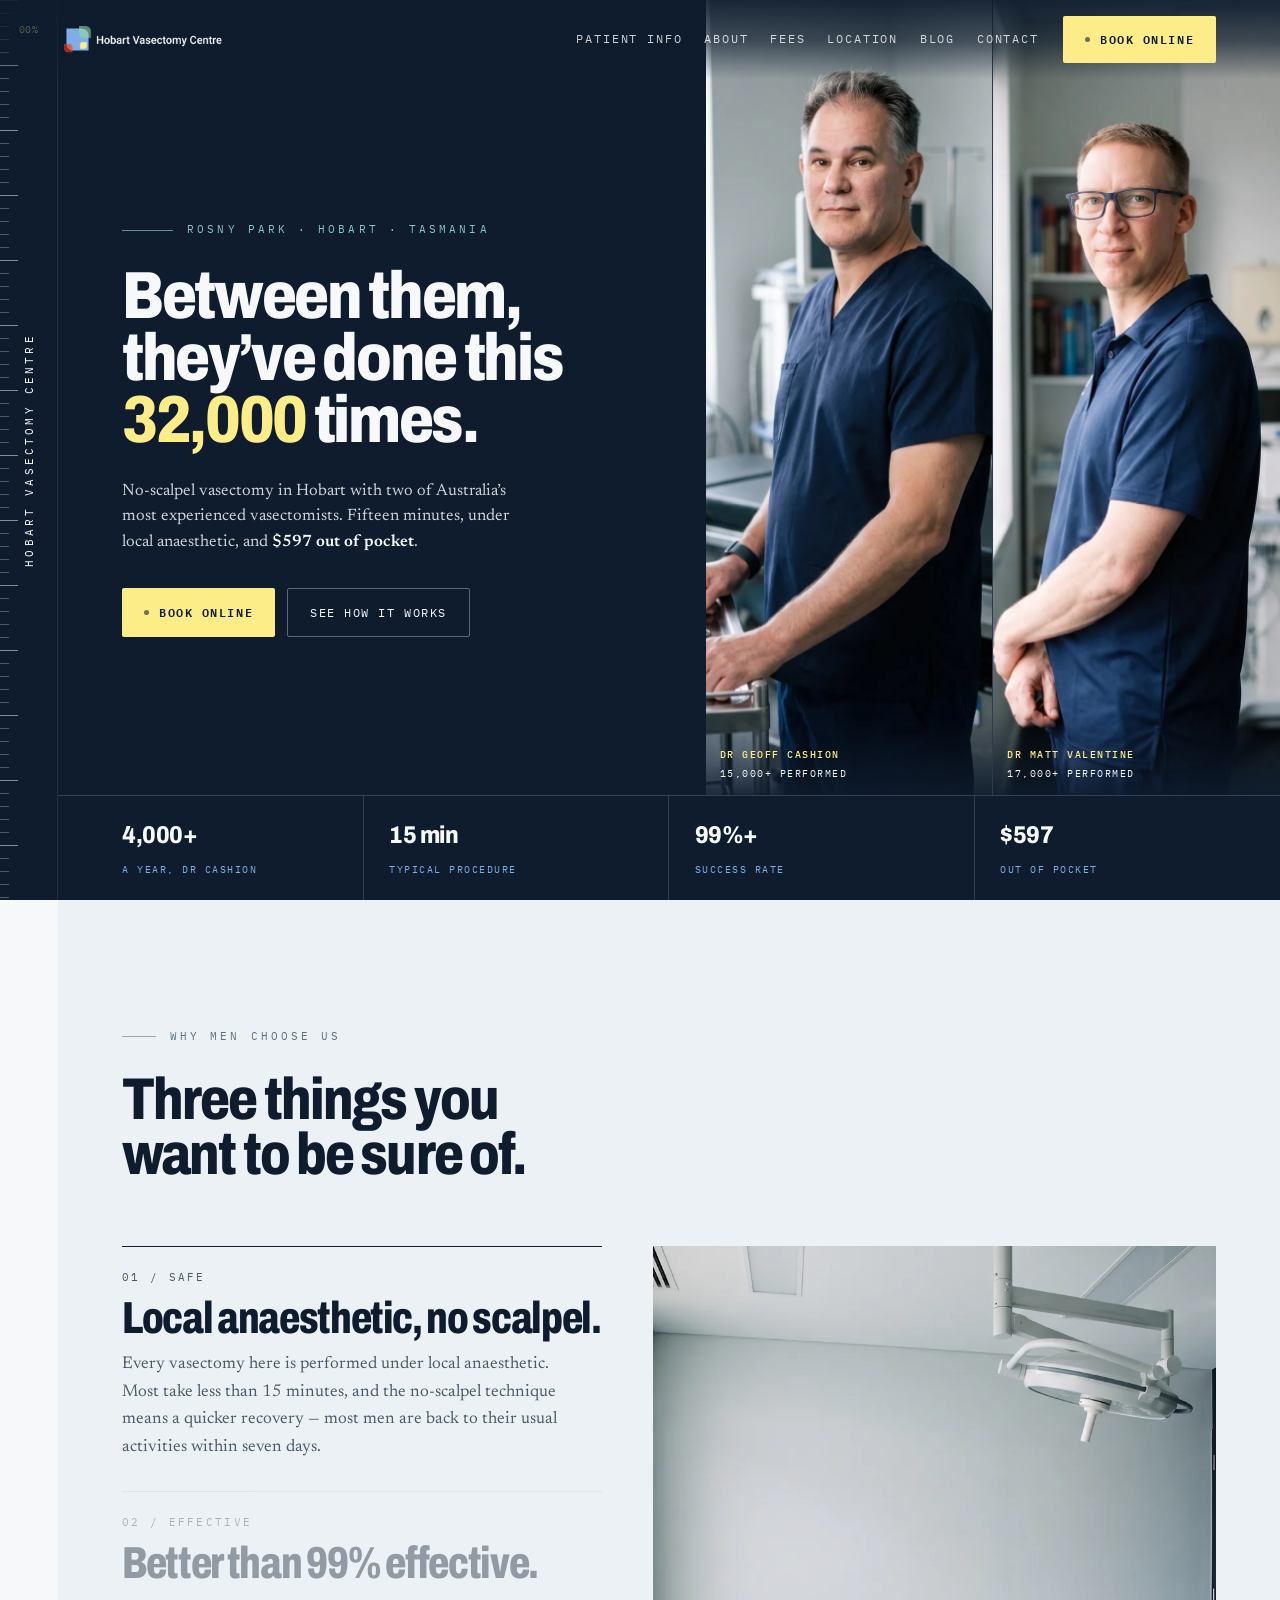
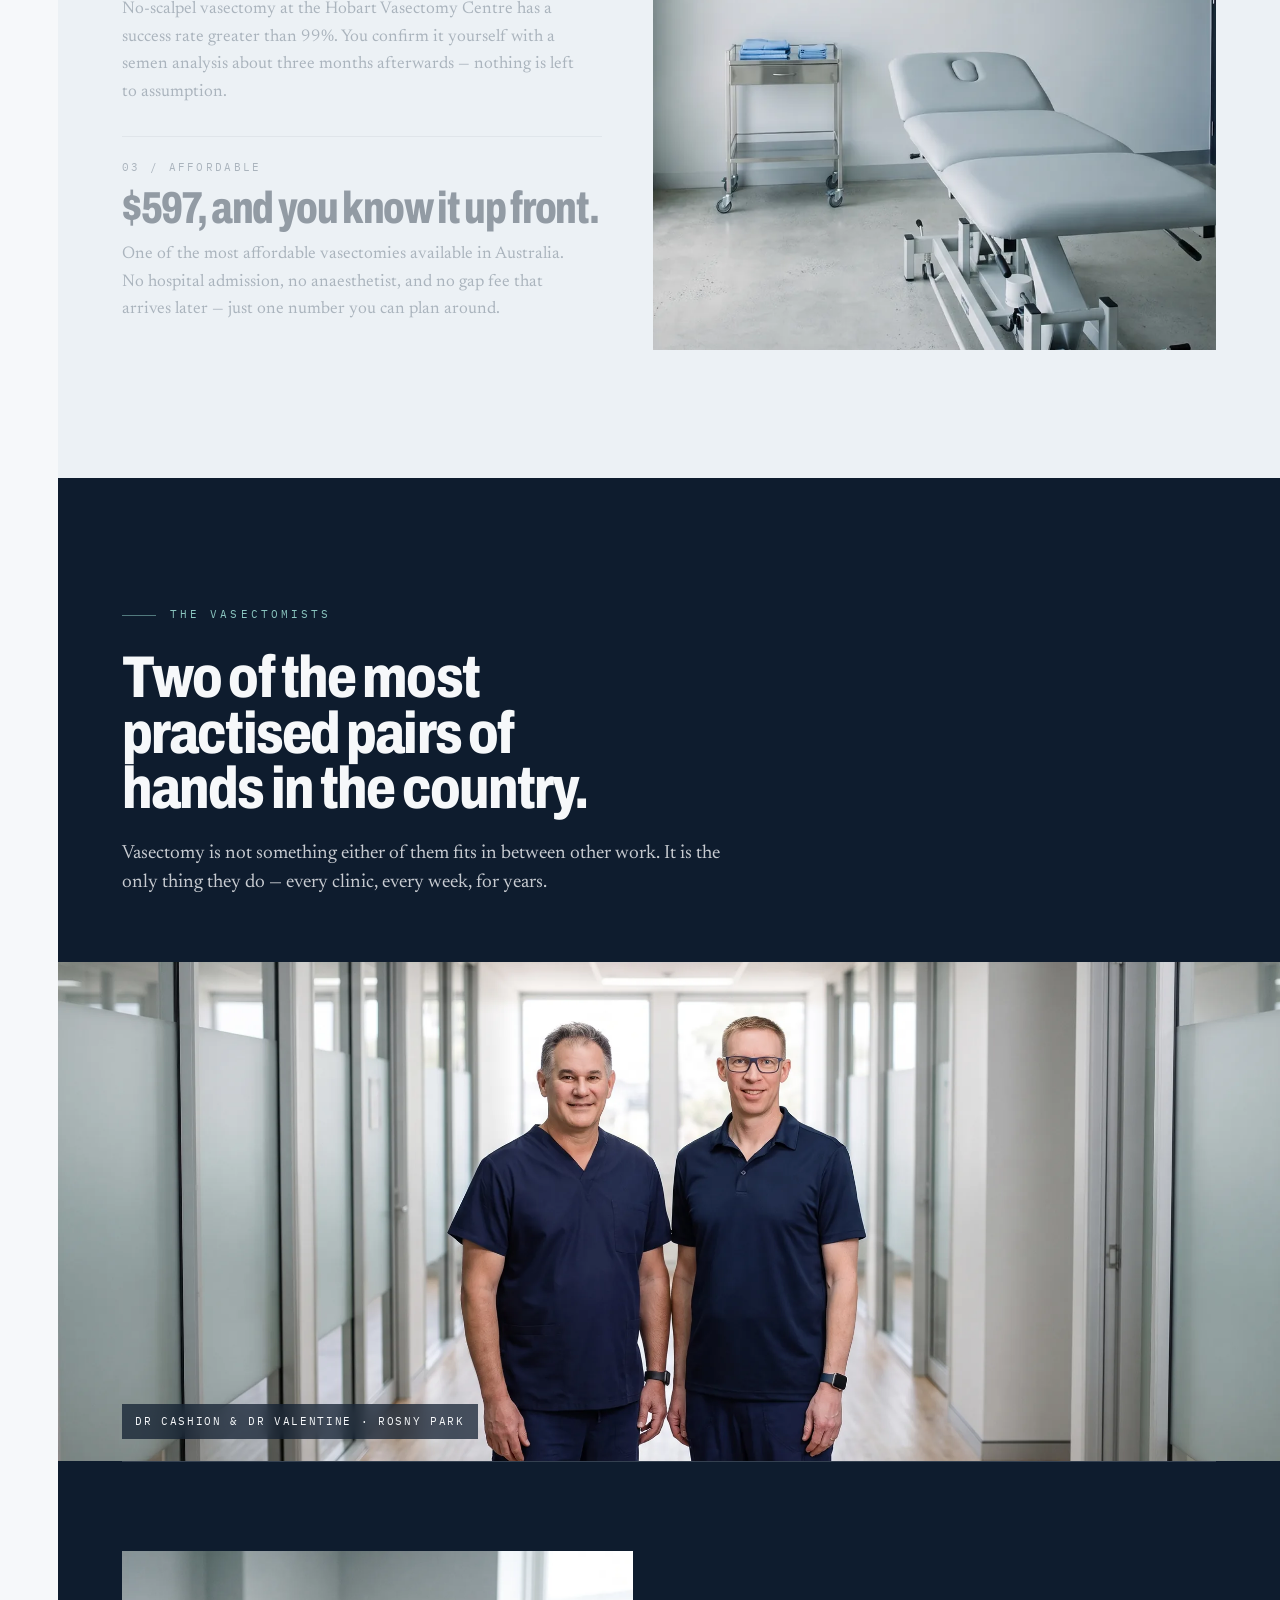
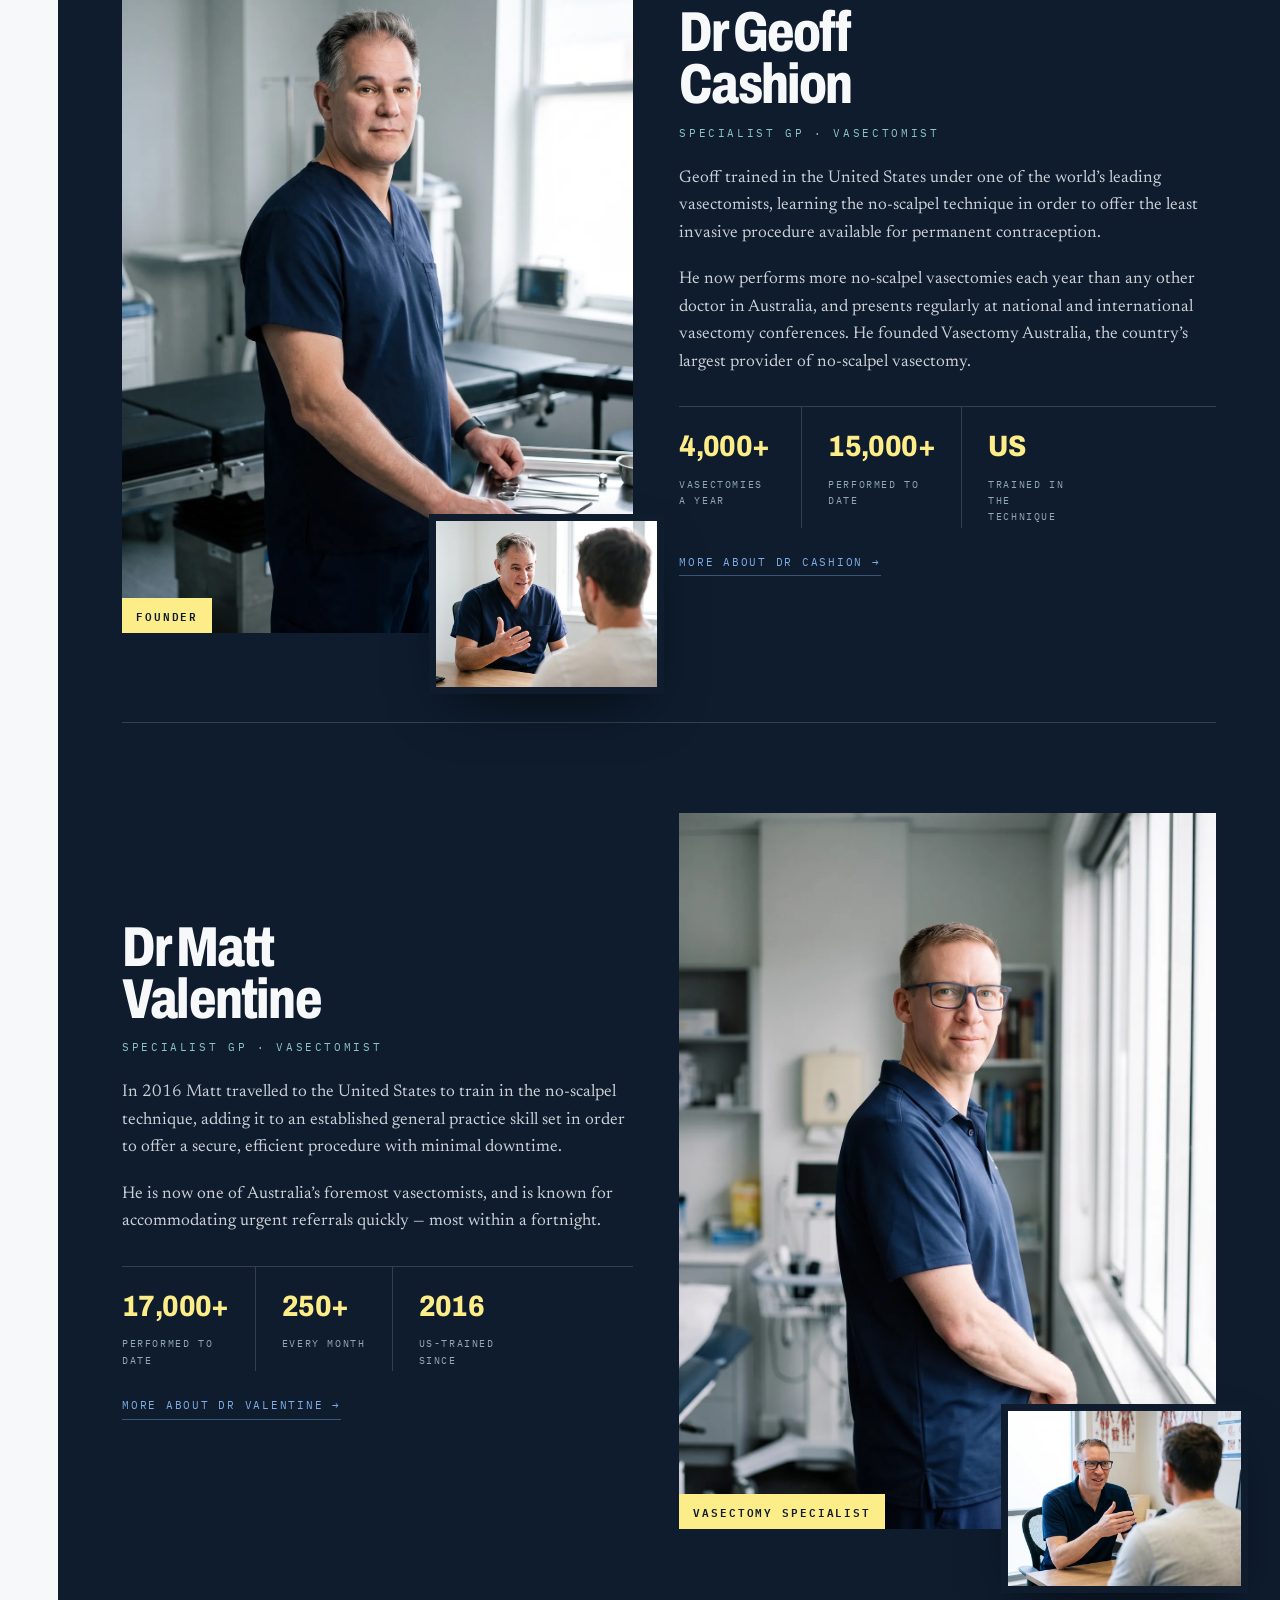
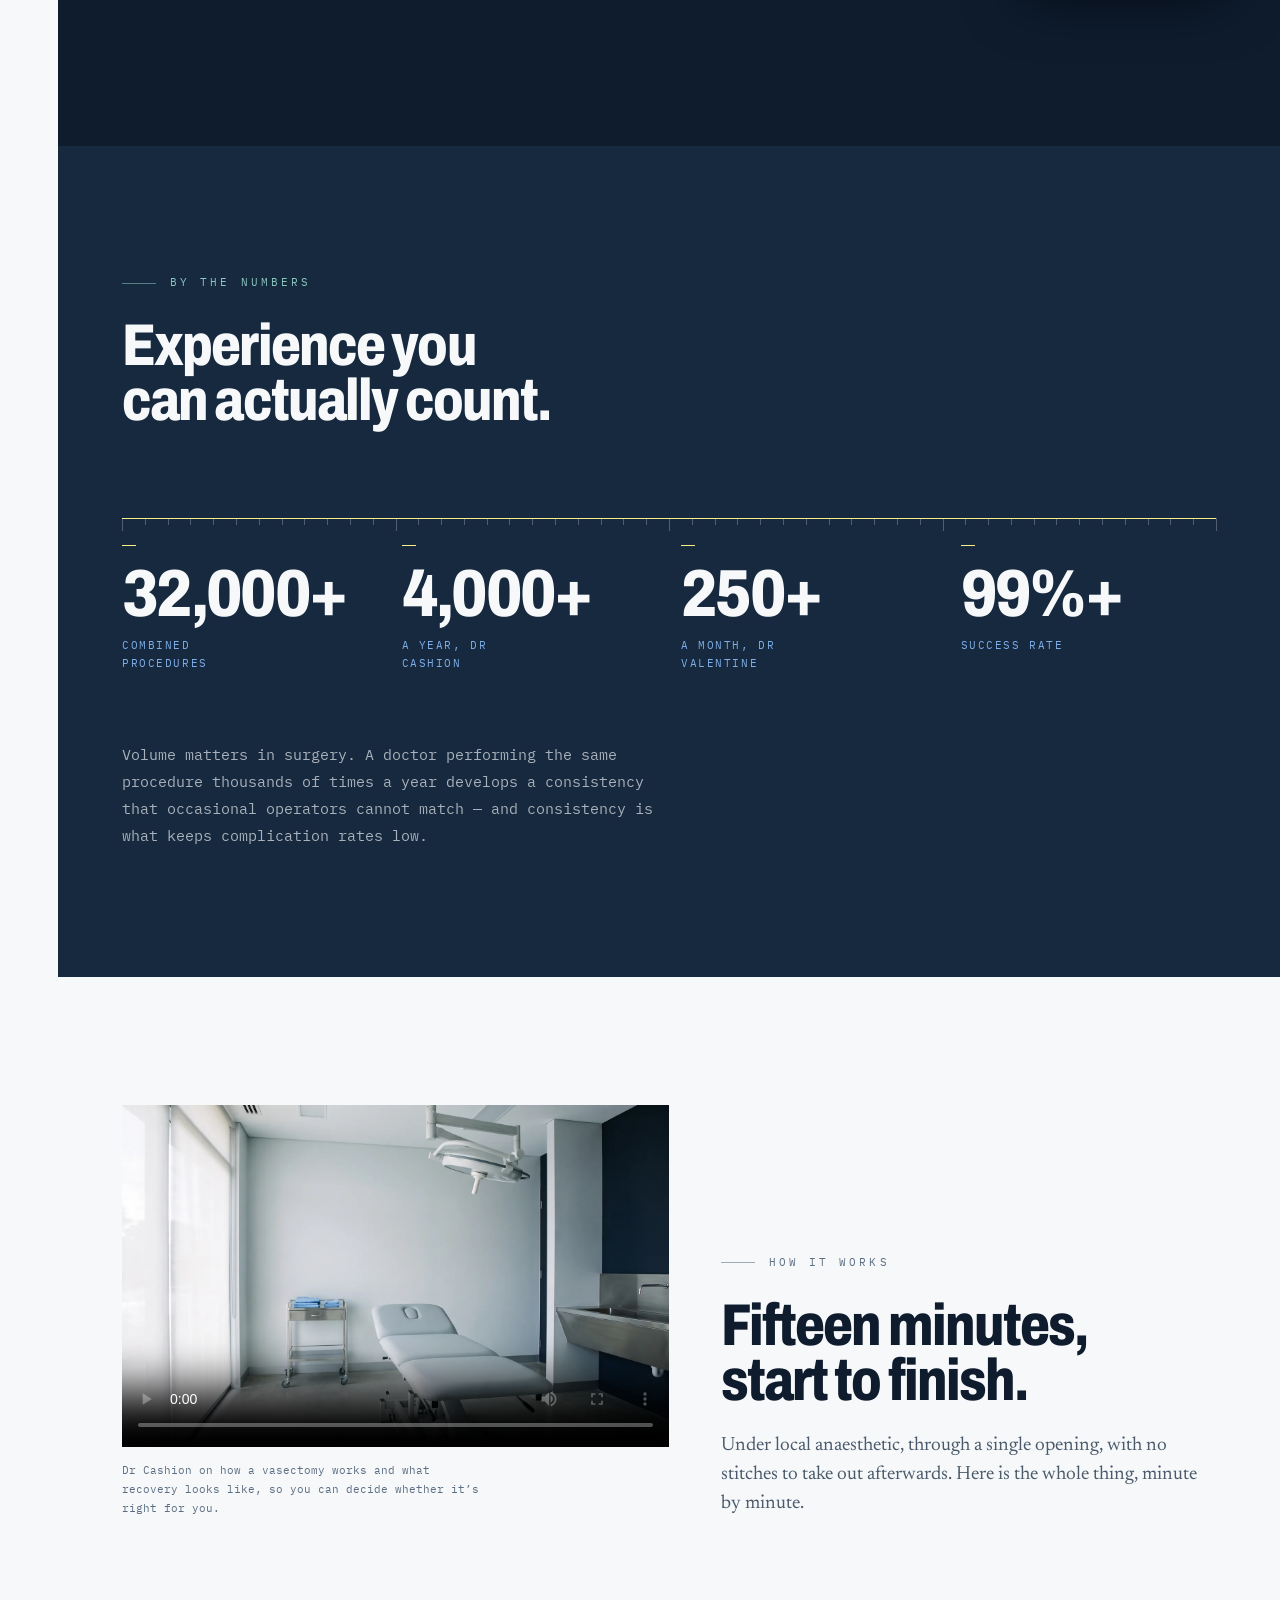
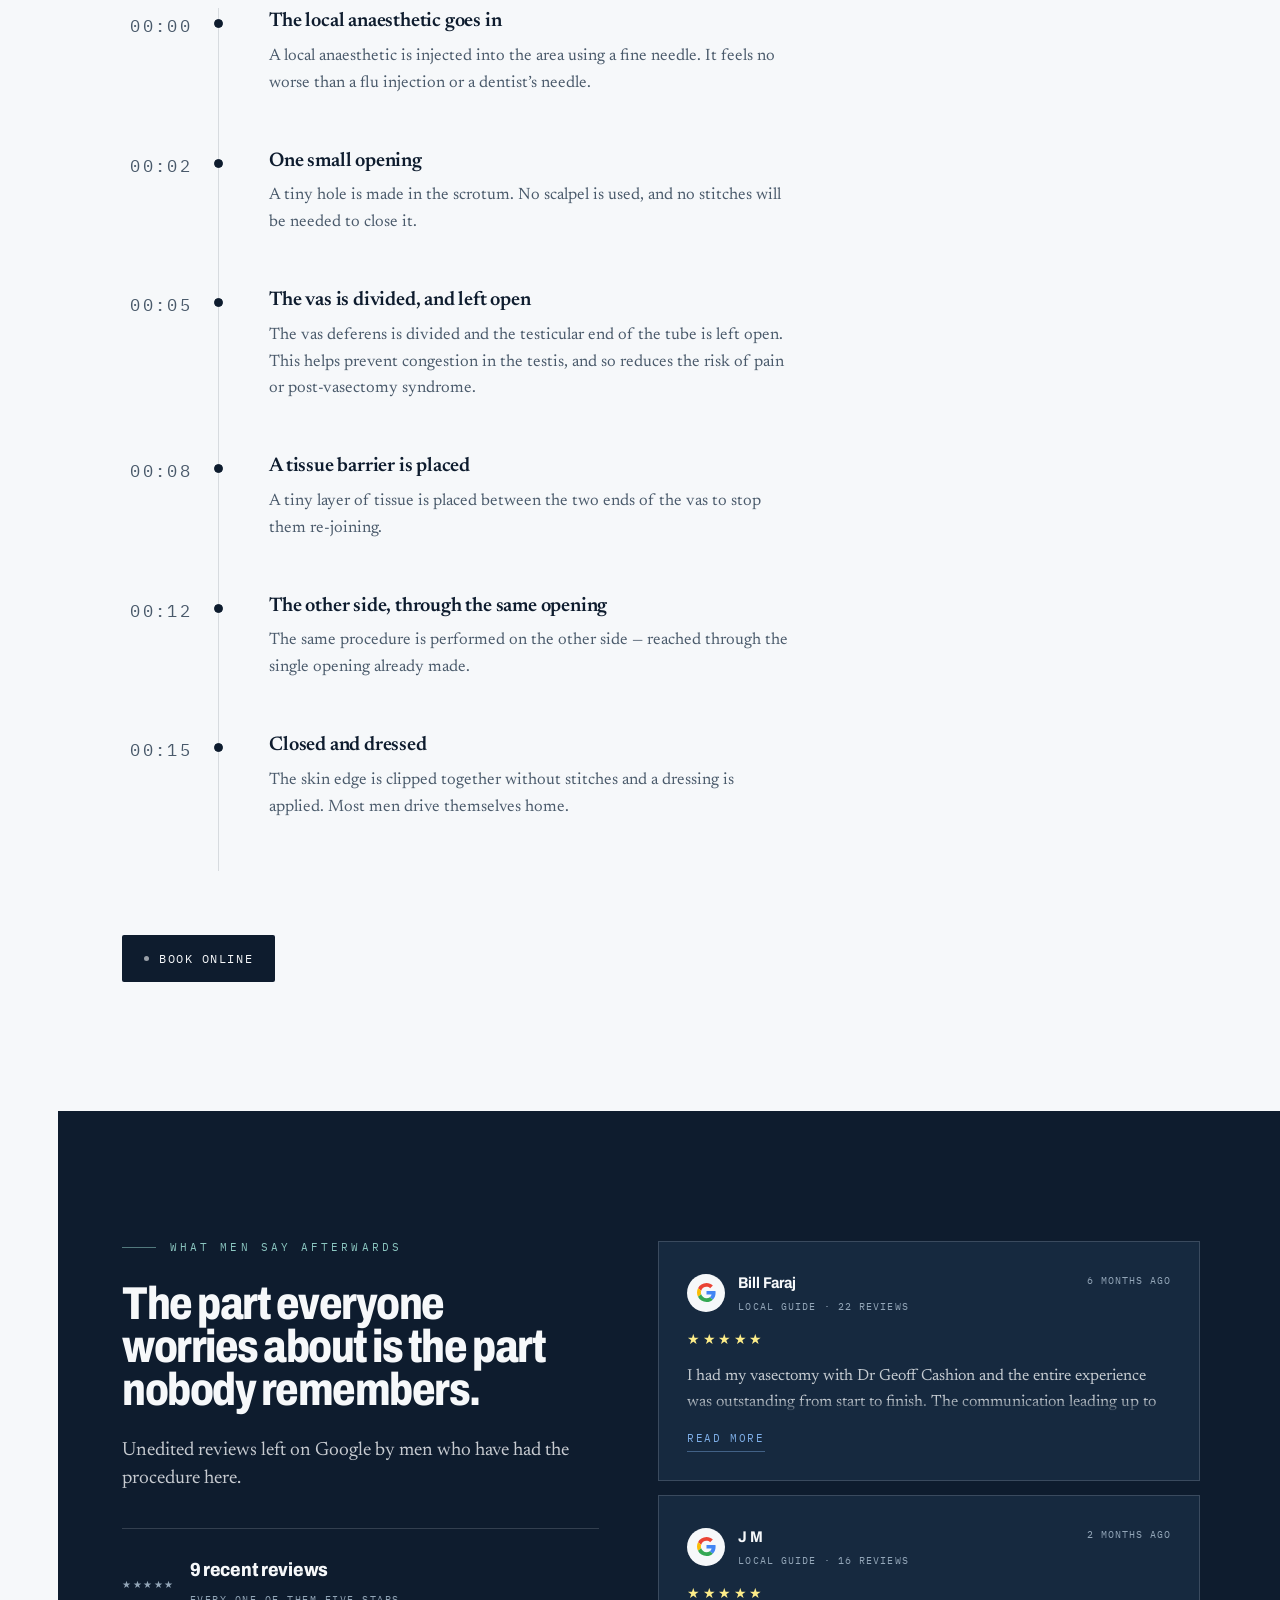
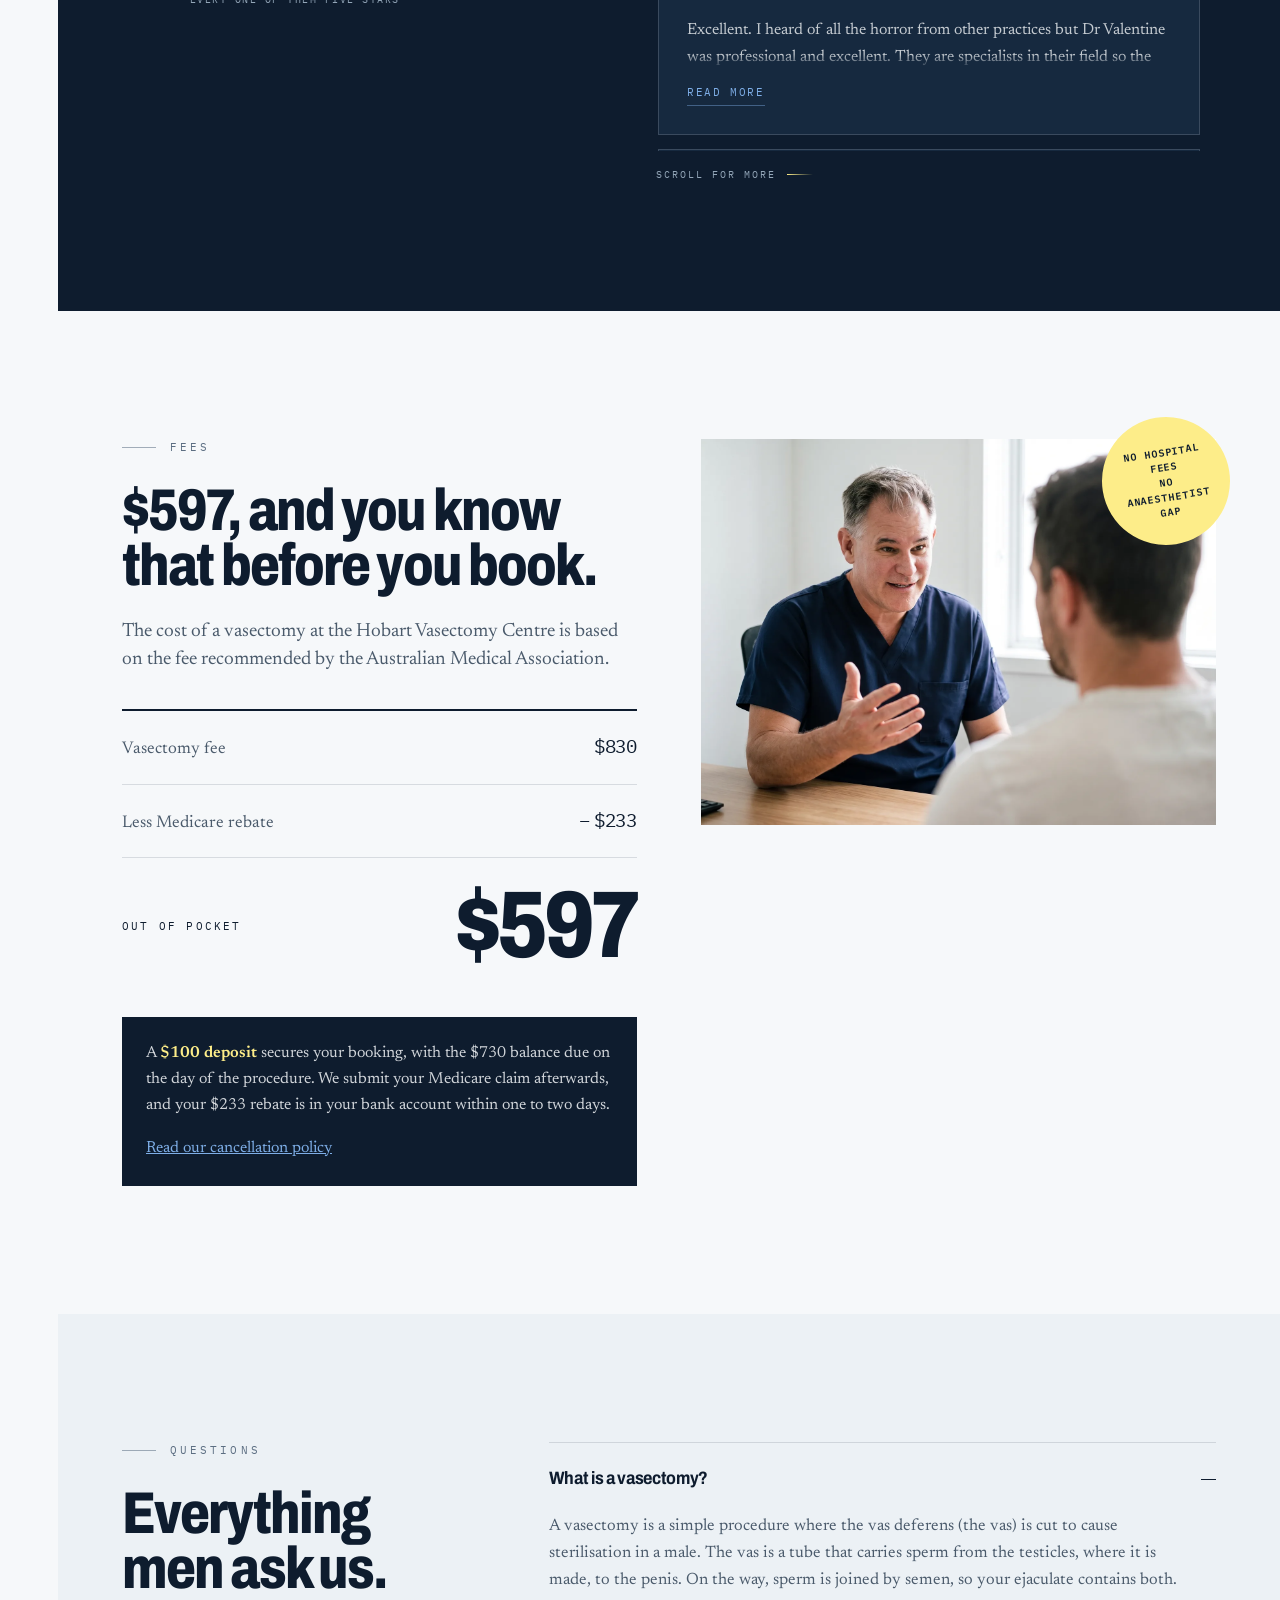
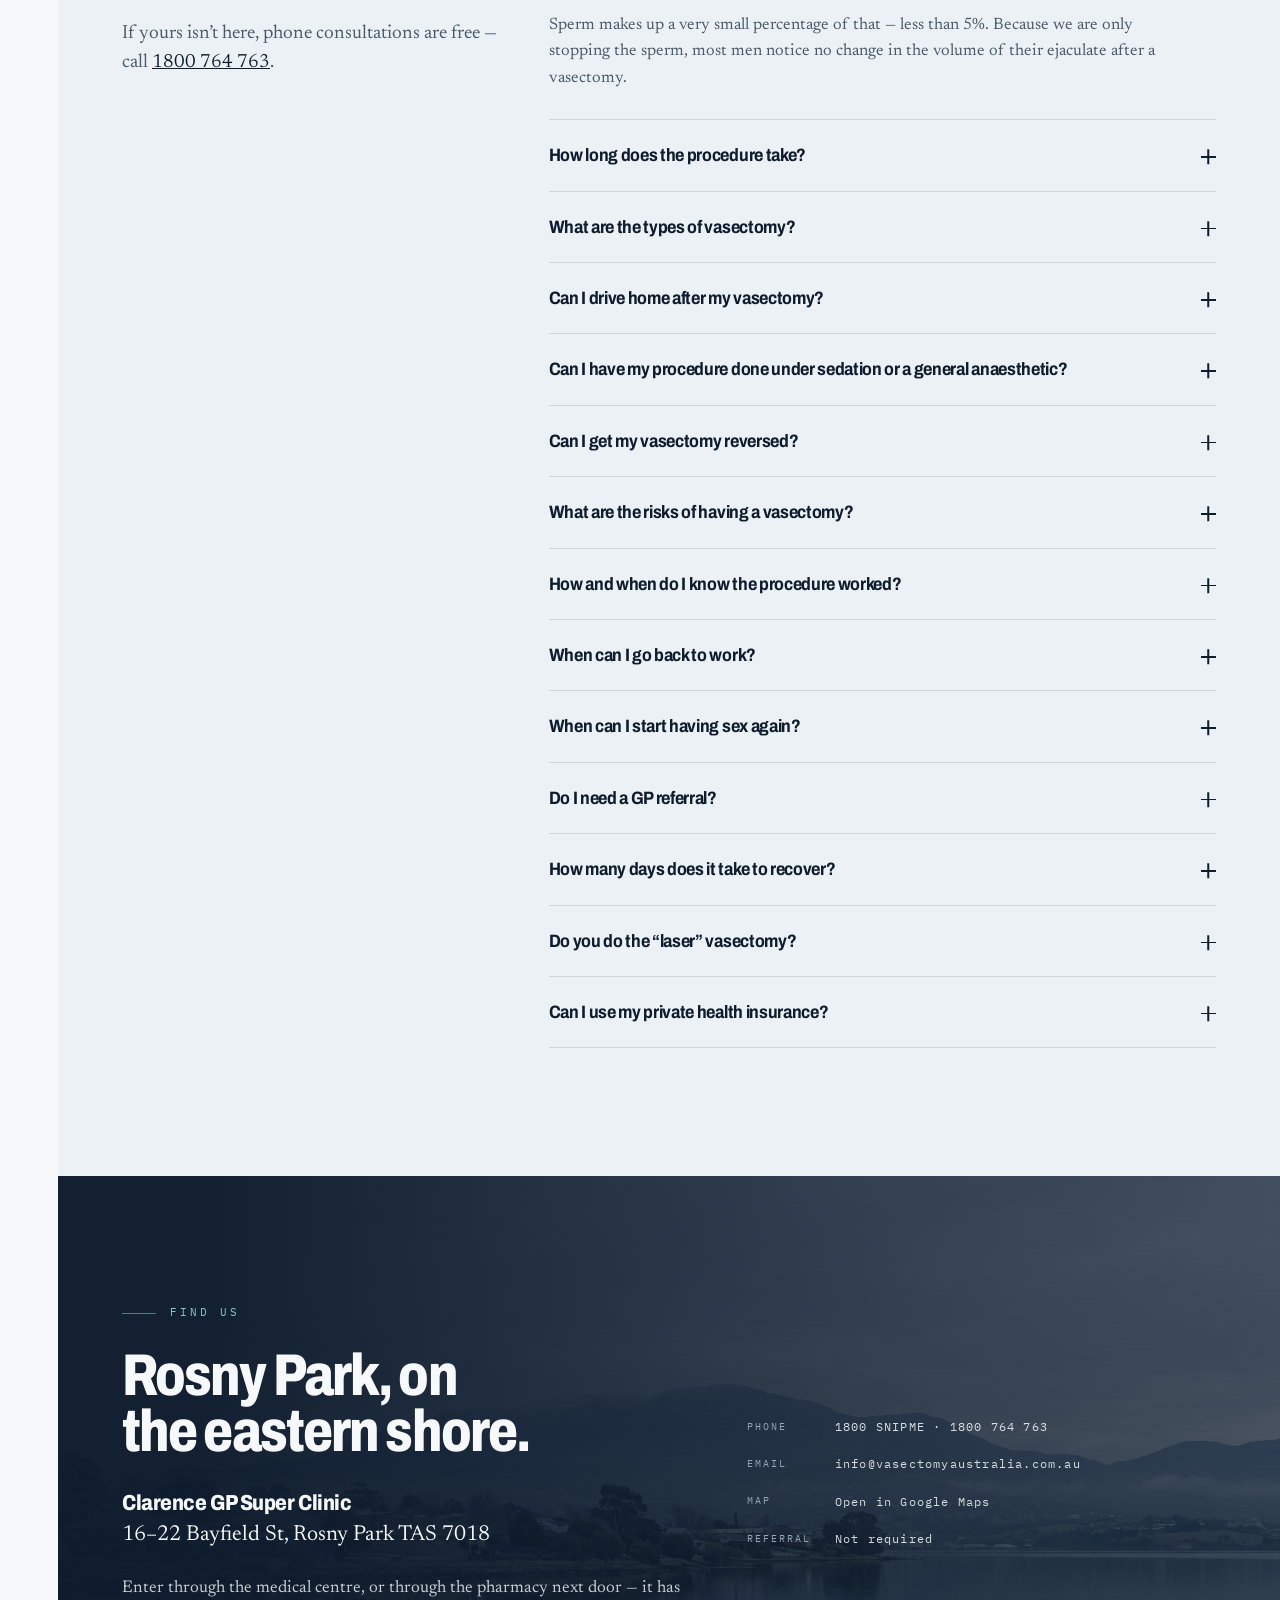
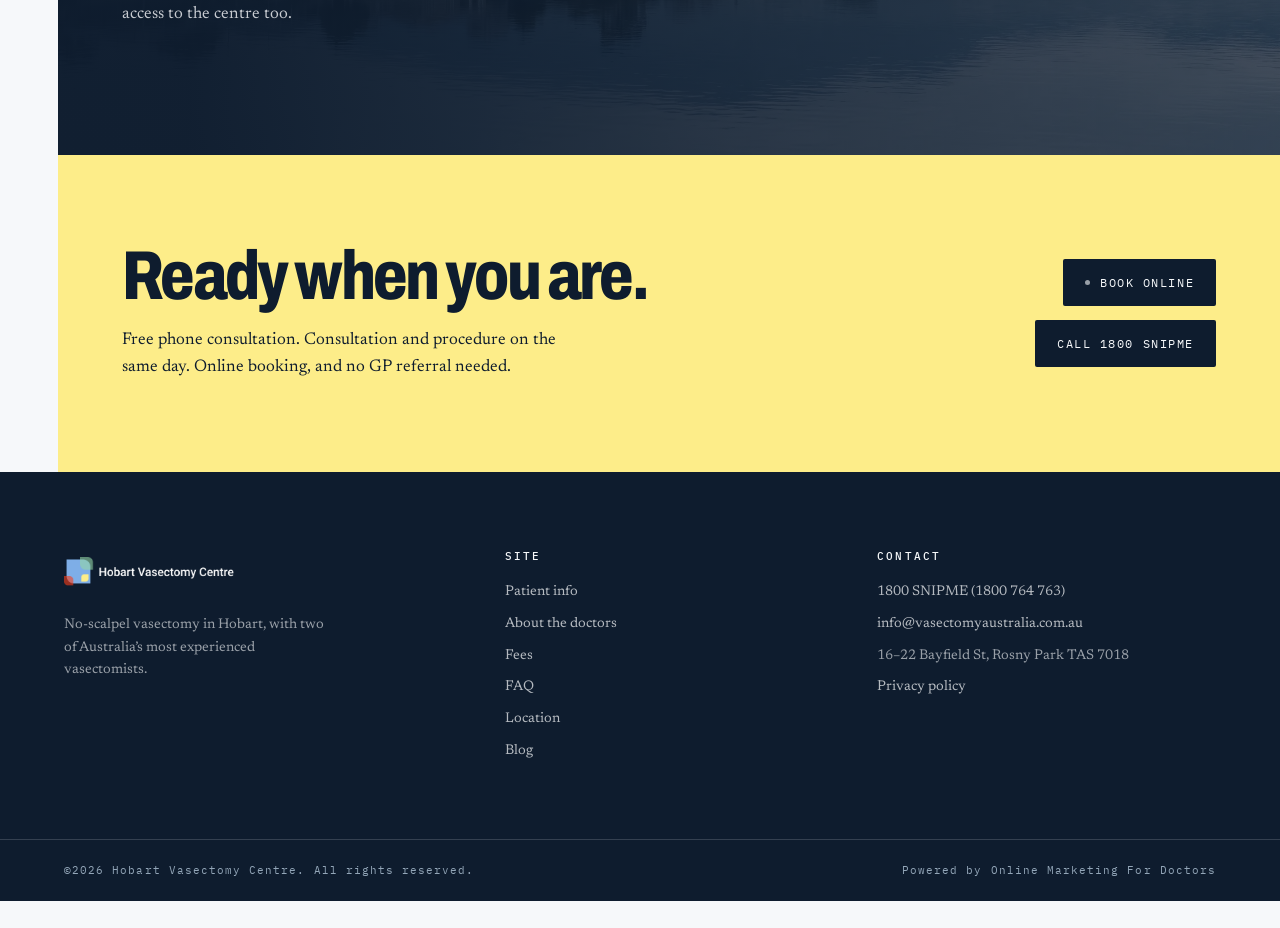
==== commit 5d47c212: "Fix aspect-ratio suppression, recentre the band, rework reviews Three fixes from review feedback.  I" ====
--- a/index.html
+++ b/index.html
@@ -277,68 +277,139 @@
 
 <!-- reviews =============================================================== -->
 <section class="section revs" id="reviews" data-spine="What men say">
-  <div class="wrap">
-    <div class="revs__head">
-      <div>
-        <p class="eyebrow eyebrow--dk" data-rev>What men say afterwards</p>
-        <h2 class="h2" data-rev data-rev-d="1">The part everyone worries about is the part nobody remembers.</h2>
-      </div>
-      <div class="revs__score" data-rev data-rev-d="2">
+  <div class="wrap revs__grid">
+    <div class="revs__aside">
+      <p class="eyebrow eyebrow--dk" data-rev>What men say afterwards</p>
+      <h2 class="h2" data-rev data-rev-d="1">The part everyone worries about is the part nobody remembers.</h2>
+      <p class="lede lede--dk" data-rev data-rev-d="2">Unedited reviews left on Google by men who have had the procedure here.</p>
+      <div class="revs__score" data-rev data-rev-d="3">
         <span class="revs__stars" aria-hidden="true">&#9733;&#9733;&#9733;&#9733;&#9733;</span>
-        <div>
-          <b>5.0</b>
-          <span>Verified Google reviews</span>
-        </div>
-      </div>
-    </div>
-    <div class="rail" id="rail" tabindex="0" aria-label="Patient reviews, scroll horizontally">
-      <article class="rev">
-        <p class="rev__pull">The procedure itself took about five minutes.</p>
-        <p class="rev__body">I had my vasectomy with Dr Geoff Cashion and the entire experience was outstanding from start to finish. The communication leading up to the procedure was excellent — clear instructions, helpful reminders, and detailed information that genuinely put me at ease. On the day, I arrived on time, was greeted by the nurse, and everything ran efficiently and professionally. The procedure itself took about five minutes. It was incredibly smooth, completely pain-free, and far less daunting than I had imagined. Dr Geoff was calm, confident and reassuring throughout, which made a big difference. I was able to drive myself home immediately afterwards without any issues. If you&#x27;re considering a vasectomy and feeling unsure, I can honestly say the process was seamless and far easier than expected.</p>
-        <p class="rev__by"><i aria-hidden="true">&#9733;&#9733;&#9733;&#9733;&#9733;</i><b>Bill Faraj</b><span>Local Guide · 22 reviews</span><span>6 months ago</span></p>
-      </article>
-      <article class="rev">
-        <p class="rev__pull">Why wouldn&#x27;t you use a specialist?</p>
-        <p class="rev__body">Excellent. I heard of all the horror from other practices but Dr Valentine was professional and excellent. They are specialists in their field so the question needs to be asked why wouldn&#x27;t you use a specialist like Dr Valentine. When I tell all my friends they are surprised about how well it went.</p>
-        <p class="rev__by"><i aria-hidden="true">&#9733;&#9733;&#9733;&#9733;&#9733;</i><b>J M</b><span>Local Guide · 16 reviews</span><span>2 months ago</span></p>
-      </article>
-      <article class="rev">
-        <p class="rev__pull">He even drove home afterwards.</p>
-        <p class="rev__body">My husband&#x27;s procedure only took about 10 minutes — it was super quick. He came out without pain and was walking normally. He even drove home afterwards. What helped him the most once the anesthesia wore off was applying ice constantly. It&#x27;s been 10 days since his surgery and he no longer feels any pain or discomfort. His surgery was on a Friday, and he returned to work on Wednesday (his job involves physical labor). His doctor was Geoff Cashion, highly recommended.</p>
-        <p class="rev__by"><i aria-hidden="true">&#9733;&#9733;&#9733;&#9733;&#9733;</i><b>Dani GM</b><span>Local Guide · 24 reviews</span><span>6 months ago</span></p>
-      </article>
-      <article class="rev">
-        <p class="rev__pull">Discomfort for 2 seconds with the needle. The rest was painless.</p>
-        <p class="rev__body">Dr Geoff Cashion was an awesome bloke, made the procedure an easy experience. The procedure itself was awkward to begin with but no pain, only the discomfort for 2 seconds with the needle — the rest was painless, easy and fast.</p>
-        <p class="rev__by"><i aria-hidden="true">&#9733;&#9733;&#9733;&#9733;&#9733;</i><b>Lorralee Thompson</b><span>3 reviews</span><span>2 weeks ago</span></p>
-      </article>
-      <article class="rev">
-        <p class="rev__pull">Pre-op and post-op documentation was thorough and informative.</p>
-        <p class="rev__body">Easy to book online for an appointment and could change easily if needed. Pre-op and post-op documentation was thorough and informative. On the day of op, doctor and nurse was re-assuring, efficient in their service and completed my op without any issues. Good experience so far. Thanks again.</p>
-        <p class="rev__by"><i aria-hidden="true">&#9733;&#9733;&#9733;&#9733;&#9733;</i><b>Brian Gomez</b><span>Local Guide · 37 reviews</span><span>7 months ago</span></p>
-      </article>
-      <article class="rev">
-        <p class="rev__pull">An excellent team of medical professionals.</p>
-        <p class="rev__body">Very friendly and professional. Dr Cashion made me feel very relaxed and informed about everything and his team were incredibly kind and supportive throughout with any questions I had. An excellent team of medical professionals.</p>
-        <p class="rev__by"><i aria-hidden="true">&#9733;&#9733;&#9733;&#9733;&#9733;</i><b>Jamie Gilmore</b><span>2 reviews · 3 photos</span><span>2 months ago</span></p>
-      </article>
-      <article class="rev">
-        <p class="rev__pull">Quick and painless.</p>
-        <p class="rev__body">Quick and painless. Recovery was a little slower than expected but I put this down to not following the care advice and participating in a certain physical activity within 24 hours instead of waiting the recommended 7 days. Happy with the service. Would recommend.</p>
-        <p class="rev__by"><i aria-hidden="true">&#9733;&#9733;&#9733;&#9733;&#9733;</i><b>Peter Peterson</b><span>Local Guide · 21 reviews</span><span>2 months ago</span></p>
-      </article>
-      <article class="rev">
-        <p class="rev__pull">Dr Cashion was calm, friendly and comforting.</p>
-        <p class="rev__body">Fabulous experience. Dr Cashion was calm, friendly and comforting. I was so impressed, that would easily go through that multiple times.. clearly not necessary..</p>
-        <p class="rev__by"><i aria-hidden="true">&#9733;&#9733;&#9733;&#9733;&#9733;</i><b>Luke Jacobz</b><span>11 reviews · 3 photos</span><span>3 months ago</span></p>
-      </article>
-      <article class="rev">
-        <p class="rev__pull">They are the medical professionals to see.</p>
-        <p class="rev__body">Today I had my vasectomy. It was performed by Dr Geoff Cashion and his assistant. They were fantastic and caring. Anyone considering a vasectomy, they are the medical professionals to see.</p>
-        <p class="rev__by"><i aria-hidden="true">&#9733;&#9733;&#9733;&#9733;&#9733;</i><b>Antonio Castillo</b><span>6 reviews</span><span>5 months ago</span></p>
-      </article>
-    </div>
-    <p class="rail__hint">Drag, scroll or use arrow keys &rarr;</p>
+        <p><b>9 recent reviews</b><span>Every one of them five stars</span></p>
+      </div>
+    </div>
+
+    <div class="revs__panel" data-rev data-rev-d="1">
+      <div class="revs__scroll" id="revScroll" tabindex="0" role="region" aria-label="Patient reviews, scrollable">
+        <article class="rev">
+          <header class="rev__head">
+            <span class="rev__avatar" aria-hidden="true"><svg class="rev__g" viewBox="0 0 48 48" aria-hidden="true" focusable="false"><path fill="#EA4335" d="M24 9.5c3.54 0 6.71 1.22 9.21 3.6l6.85-6.85C35.9 2.38 30.47 0 24 0 14.62 0 6.51 5.38 2.56 13.22l7.98 6.19C12.43 13.72 17.74 9.5 24 9.5z"/><path fill="#4285F4" d="M46.98 24.55c0-1.57-.15-3.09-.38-4.55H24v9.02h12.94c-.58 2.96-2.26 5.48-4.78 7.18l7.73 6c4.51-4.18 7.09-10.36 7.09-17.65z"/><path fill="#FBBC05" d="M10.53 28.59c-.48-1.45-.76-2.99-.76-4.59s.27-3.14.76-4.59l-7.98-6.19C.92 16.46 0 20.12 0 24c0 3.88.92 7.54 2.56 10.78l7.97-6.19z"/><path fill="#34A853" d="M24 48c6.48 0 11.93-2.13 15.89-5.81l-7.73-6c-2.15 1.45-4.92 2.3-8.16 2.3-6.26 0-11.57-4.22-13.47-9.91l-7.98 6.19C6.51 42.62 14.62 48 24 48z"/></svg></span>
+            <span class="rev__id">
+              <b>Bill Faraj</b>
+              <span>Local Guide · 22 reviews</span>
+            </span>
+            <span class="rev__when">6 months ago</span>
+          </header>
+          <p class="rev__stars"><span class="u-sr">Rated 5 out of 5</span><span aria-hidden="true">&#9733;&#9733;&#9733;&#9733;&#9733;</span></p>
+          <div class="rev__body" id="revb0"><p>I had my vasectomy with Dr Geoff Cashion and the entire experience was outstanding from start to finish. The communication leading up to the procedure was excellent — clear instructions, helpful reminders, and detailed information that genuinely put me at ease. On the day, I arrived on time, was greeted by the nurse, and everything ran efficiently and professionally. The procedure itself took about five minutes. It was incredibly smooth, completely pain-free, and far less daunting than I had imagined. Dr Geoff was calm, confident and reassuring throughout, which made a big difference. I was able to drive myself home immediately afterwards without any issues. If you&#x27;re considering a vasectomy and feeling unsure, I can honestly say the process was seamless and far easier than expected.</p></div>
+          <button class="rev__more" aria-expanded="false" aria-controls="revb0">Read more</button>
+        </article>
+        <article class="rev">
+          <header class="rev__head">
+            <span class="rev__avatar" aria-hidden="true"><svg class="rev__g" viewBox="0 0 48 48" aria-hidden="true" focusable="false"><path fill="#EA4335" d="M24 9.5c3.54 0 6.71 1.22 9.21 3.6l6.85-6.85C35.9 2.38 30.47 0 24 0 14.62 0 6.51 5.38 2.56 13.22l7.98 6.19C12.43 13.72 17.74 9.5 24 9.5z"/><path fill="#4285F4" d="M46.98 24.55c0-1.57-.15-3.09-.38-4.55H24v9.02h12.94c-.58 2.96-2.26 5.48-4.78 7.18l7.73 6c4.51-4.18 7.09-10.36 7.09-17.65z"/><path fill="#FBBC05" d="M10.53 28.59c-.48-1.45-.76-2.99-.76-4.59s.27-3.14.76-4.59l-7.98-6.19C.92 16.46 0 20.12 0 24c0 3.88.92 7.54 2.56 10.78l7.97-6.19z"/><path fill="#34A853" d="M24 48c6.48 0 11.93-2.13 15.89-5.81l-7.73-6c-2.15 1.45-4.92 2.3-8.16 2.3-6.26 0-11.57-4.22-13.47-9.91l-7.98 6.19C6.51 42.62 14.62 48 24 48z"/></svg></span>
+            <span class="rev__id">
+              <b>J M</b>
+              <span>Local Guide · 16 reviews</span>
+            </span>
+            <span class="rev__when">2 months ago</span>
+          </header>
+          <p class="rev__stars"><span class="u-sr">Rated 5 out of 5</span><span aria-hidden="true">&#9733;&#9733;&#9733;&#9733;&#9733;</span></p>
+          <div class="rev__body" id="revb1"><p>Excellent. I heard of all the horror from other practices but Dr Valentine was professional and excellent. They are specialists in their field so the question needs to be asked why wouldn&#x27;t you use a specialist like Dr Valentine. When I tell all my friends they are surprised about how well it went.</p></div>
+          <button class="rev__more" aria-expanded="false" aria-controls="revb1">Read more</button>
+        </article>
+        <article class="rev">
+          <header class="rev__head">
+            <span class="rev__avatar" aria-hidden="true"><svg class="rev__g" viewBox="0 0 48 48" aria-hidden="true" focusable="false"><path fill="#EA4335" d="M24 9.5c3.54 0 6.71 1.22 9.21 3.6l6.85-6.85C35.9 2.38 30.47 0 24 0 14.62 0 6.51 5.38 2.56 13.22l7.98 6.19C12.43 13.72 17.74 9.5 24 9.5z"/><path fill="#4285F4" d="M46.98 24.55c0-1.57-.15-3.09-.38-4.55H24v9.02h12.94c-.58 2.96-2.26 5.48-4.78 7.18l7.73 6c4.51-4.18 7.09-10.36 7.09-17.65z"/><path fill="#FBBC05" d="M10.53 28.59c-.48-1.45-.76-2.99-.76-4.59s.27-3.14.76-4.59l-7.98-6.19C.92 16.46 0 20.12 0 24c0 3.88.92 7.54 2.56 10.78l7.97-6.19z"/><path fill="#34A853" d="M24 48c6.48 0 11.93-2.13 15.89-5.81l-7.73-6c-2.15 1.45-4.92 2.3-8.16 2.3-6.26 0-11.57-4.22-13.47-9.91l-7.98 6.19C6.51 42.62 14.62 48 24 48z"/></svg></span>
+            <span class="rev__id">
+              <b>Dani GM</b>
+              <span>Local Guide · 24 reviews</span>
+            </span>
+            <span class="rev__when">6 months ago</span>
+          </header>
+          <p class="rev__stars"><span class="u-sr">Rated 5 out of 5</span><span aria-hidden="true">&#9733;&#9733;&#9733;&#9733;&#9733;</span></p>
+          <div class="rev__body" id="revb2"><p>My husband&#x27;s procedure only took about 10 minutes — it was super quick. He came out without pain and was walking normally. He even drove home afterwards. What helped him the most once the anesthesia wore off was applying ice constantly. It&#x27;s been 10 days since his surgery and he no longer feels any pain or discomfort. His surgery was on a Friday, and he returned to work on Wednesday (his job involves physical labor). His doctor was Geoff Cashion, highly recommended.</p></div>
+          <button class="rev__more" aria-expanded="false" aria-controls="revb2">Read more</button>
+        </article>
+        <article class="rev">
+          <header class="rev__head">
+            <span class="rev__avatar" aria-hidden="true"><svg class="rev__g" viewBox="0 0 48 48" aria-hidden="true" focusable="false"><path fill="#EA4335" d="M24 9.5c3.54 0 6.71 1.22 9.21 3.6l6.85-6.85C35.9 2.38 30.47 0 24 0 14.62 0 6.51 5.38 2.56 13.22l7.98 6.19C12.43 13.72 17.74 9.5 24 9.5z"/><path fill="#4285F4" d="M46.98 24.55c0-1.57-.15-3.09-.38-4.55H24v9.02h12.94c-.58 2.96-2.26 5.48-4.78 7.18l7.73 6c4.51-4.18 7.09-10.36 7.09-17.65z"/><path fill="#FBBC05" d="M10.53 28.59c-.48-1.45-.76-2.99-.76-4.59s.27-3.14.76-4.59l-7.98-6.19C.92 16.46 0 20.12 0 24c0 3.88.92 7.54 2.56 10.78l7.97-6.19z"/><path fill="#34A853" d="M24 48c6.48 0 11.93-2.13 15.89-5.81l-7.73-6c-2.15 1.45-4.92 2.3-8.16 2.3-6.26 0-11.57-4.22-13.47-9.91l-7.98 6.19C6.51 42.62 14.62 48 24 48z"/></svg></span>
+            <span class="rev__id">
+              <b>Lorralee Thompson</b>
+              <span>3 reviews</span>
+            </span>
+            <span class="rev__when">2 weeks ago</span>
+          </header>
+          <p class="rev__stars"><span class="u-sr">Rated 5 out of 5</span><span aria-hidden="true">&#9733;&#9733;&#9733;&#9733;&#9733;</span></p>
+          <div class="rev__body" id="revb3"><p>Dr Geoff Cashion was an awesome bloke, made the procedure an easy experience. The procedure itself was awkward to begin with but no pain, only the discomfort for 2 seconds with the needle — the rest was painless, easy and fast.</p></div>
+          <button class="rev__more" aria-expanded="false" aria-controls="revb3">Read more</button>
+        </article>
+        <article class="rev">
+          <header class="rev__head">
+            <span class="rev__avatar" aria-hidden="true"><svg class="rev__g" viewBox="0 0 48 48" aria-hidden="true" focusable="false"><path fill="#EA4335" d="M24 9.5c3.54 0 6.71 1.22 9.21 3.6l6.85-6.85C35.9 2.38 30.47 0 24 0 14.62 0 6.51 5.38 2.56 13.22l7.98 6.19C12.43 13.72 17.74 9.5 24 9.5z"/><path fill="#4285F4" d="M46.98 24.55c0-1.57-.15-3.09-.38-4.55H24v9.02h12.94c-.58 2.96-2.26 5.48-4.78 7.18l7.73 6c4.51-4.18 7.09-10.36 7.09-17.65z"/><path fill="#FBBC05" d="M10.53 28.59c-.48-1.45-.76-2.99-.76-4.59s.27-3.14.76-4.59l-7.98-6.19C.92 16.46 0 20.12 0 24c0 3.88.92 7.54 2.56 10.78l7.97-6.19z"/><path fill="#34A853" d="M24 48c6.48 0 11.93-2.13 15.89-5.81l-7.73-6c-2.15 1.45-4.92 2.3-8.16 2.3-6.26 0-11.57-4.22-13.47-9.91l-7.98 6.19C6.51 42.62 14.62 48 24 48z"/></svg></span>
+            <span class="rev__id">
+              <b>Brian Gomez</b>
+              <span>Local Guide · 37 reviews</span>
+            </span>
+            <span class="rev__when">7 months ago</span>
+          </header>
+          <p class="rev__stars"><span class="u-sr">Rated 5 out of 5</span><span aria-hidden="true">&#9733;&#9733;&#9733;&#9733;&#9733;</span></p>
+          <div class="rev__body" id="revb4"><p>Easy to book online for an appointment and could change easily if needed. Pre-op and post-op documentation was thorough and informative. On the day of op, doctor and nurse was re-assuring, efficient in their service and completed my op without any issues. Good experience so far. Thanks again.</p></div>
+          <button class="rev__more" aria-expanded="false" aria-controls="revb4">Read more</button>
+        </article>
+        <article class="rev">
+          <header class="rev__head">
+            <span class="rev__avatar" aria-hidden="true"><svg class="rev__g" viewBox="0 0 48 48" aria-hidden="true" focusable="false"><path fill="#EA4335" d="M24 9.5c3.54 0 6.71 1.22 9.21 3.6l6.85-6.85C35.9 2.38 30.47 0 24 0 14.62 0 6.51 5.38 2.56 13.22l7.98 6.19C12.43 13.72 17.74 9.5 24 9.5z"/><path fill="#4285F4" d="M46.98 24.55c0-1.57-.15-3.09-.38-4.55H24v9.02h12.94c-.58 2.96-2.26 5.48-4.78 7.18l7.73 6c4.51-4.18 7.09-10.36 7.09-17.65z"/><path fill="#FBBC05" d="M10.53 28.59c-.48-1.45-.76-2.99-.76-4.59s.27-3.14.76-4.59l-7.98-6.19C.92 16.46 0 20.12 0 24c0 3.88.92 7.54 2.56 10.78l7.97-6.19z"/><path fill="#34A853" d="M24 48c6.48 0 11.93-2.13 15.89-5.81l-7.73-6c-2.15 1.45-4.92 2.3-8.16 2.3-6.26 0-11.57-4.22-13.47-9.91l-7.98 6.19C6.51 42.62 14.62 48 24 48z"/></svg></span>
+            <span class="rev__id">
+              <b>Jamie Gilmore</b>
+              <span>2 reviews · 3 photos</span>
+            </span>
+            <span class="rev__when">2 months ago</span>
+          </header>
+          <p class="rev__stars"><span class="u-sr">Rated 5 out of 5</span><span aria-hidden="true">&#9733;&#9733;&#9733;&#9733;&#9733;</span></p>
+          <div class="rev__body" id="revb5"><p>Very friendly and professional. Dr Cashion made me feel very relaxed and informed about everything and his team were incredibly kind and supportive throughout with any questions I had. An excellent team of medical professionals.</p></div>
+          <button class="rev__more" aria-expanded="false" aria-controls="revb5">Read more</button>
+        </article>
+        <article class="rev">
+          <header class="rev__head">
+            <span class="rev__avatar" aria-hidden="true"><svg class="rev__g" viewBox="0 0 48 48" aria-hidden="true" focusable="false"><path fill="#EA4335" d="M24 9.5c3.54 0 6.71 1.22 9.21 3.6l6.85-6.85C35.9 2.38 30.47 0 24 0 14.62 0 6.51 5.38 2.56 13.22l7.98 6.19C12.43 13.72 17.74 9.5 24 9.5z"/><path fill="#4285F4" d="M46.98 24.55c0-1.57-.15-3.09-.38-4.55H24v9.02h12.94c-.58 2.96-2.26 5.48-4.78 7.18l7.73 6c4.51-4.18 7.09-10.36 7.09-17.65z"/><path fill="#FBBC05" d="M10.53 28.59c-.48-1.45-.76-2.99-.76-4.59s.27-3.14.76-4.59l-7.98-6.19C.92 16.46 0 20.12 0 24c0 3.88.92 7.54 2.56 10.78l7.97-6.19z"/><path fill="#34A853" d="M24 48c6.48 0 11.93-2.13 15.89-5.81l-7.73-6c-2.15 1.45-4.92 2.3-8.16 2.3-6.26 0-11.57-4.22-13.47-9.91l-7.98 6.19C6.51 42.62 14.62 48 24 48z"/></svg></span>
+            <span class="rev__id">
+              <b>Peter Peterson</b>
+              <span>Local Guide · 21 reviews</span>
+            </span>
+            <span class="rev__when">2 months ago</span>
+          </header>
+          <p class="rev__stars"><span class="u-sr">Rated 5 out of 5</span><span aria-hidden="true">&#9733;&#9733;&#9733;&#9733;&#9733;</span></p>
+          <div class="rev__body" id="revb6"><p>Quick and painless. Recovery was a little slower than expected but I put this down to not following the care advice and participating in a certain physical activity within 24 hours instead of waiting the recommended 7 days. Happy with the service. Would recommend.</p></div>
+          <button class="rev__more" aria-expanded="false" aria-controls="revb6">Read more</button>
+        </article>
+        <article class="rev">
+          <header class="rev__head">
+            <span class="rev__avatar" aria-hidden="true"><svg class="rev__g" viewBox="0 0 48 48" aria-hidden="true" focusable="false"><path fill="#EA4335" d="M24 9.5c3.54 0 6.71 1.22 9.21 3.6l6.85-6.85C35.9 2.38 30.47 0 24 0 14.62 0 6.51 5.38 2.56 13.22l7.98 6.19C12.43 13.72 17.74 9.5 24 9.5z"/><path fill="#4285F4" d="M46.98 24.55c0-1.57-.15-3.09-.38-4.55H24v9.02h12.94c-.58 2.96-2.26 5.48-4.78 7.18l7.73 6c4.51-4.18 7.09-10.36 7.09-17.65z"/><path fill="#FBBC05" d="M10.53 28.59c-.48-1.45-.76-2.99-.76-4.59s.27-3.14.76-4.59l-7.98-6.19C.92 16.46 0 20.12 0 24c0 3.88.92 7.54 2.56 10.78l7.97-6.19z"/><path fill="#34A853" d="M24 48c6.48 0 11.93-2.13 15.89-5.81l-7.73-6c-2.15 1.45-4.92 2.3-8.16 2.3-6.26 0-11.57-4.22-13.47-9.91l-7.98 6.19C6.51 42.62 14.62 48 24 48z"/></svg></span>
+            <span class="rev__id">
+              <b>Luke Jacobz</b>
+              <span>11 reviews · 3 photos</span>
+            </span>
+            <span class="rev__when">3 months ago</span>
+          </header>
+          <p class="rev__stars"><span class="u-sr">Rated 5 out of 5</span><span aria-hidden="true">&#9733;&#9733;&#9733;&#9733;&#9733;</span></p>
+          <div class="rev__body" id="revb7"><p>Fabulous experience. Dr Cashion was calm, friendly and comforting. I was so impressed, that would easily go through that multiple times.. clearly not necessary..</p></div>
+          <button class="rev__more" aria-expanded="false" aria-controls="revb7">Read more</button>
+        </article>
+        <article class="rev">
+          <header class="rev__head">
+            <span class="rev__avatar" aria-hidden="true"><svg class="rev__g" viewBox="0 0 48 48" aria-hidden="true" focusable="false"><path fill="#EA4335" d="M24 9.5c3.54 0 6.71 1.22 9.21 3.6l6.85-6.85C35.9 2.38 30.47 0 24 0 14.62 0 6.51 5.38 2.56 13.22l7.98 6.19C12.43 13.72 17.74 9.5 24 9.5z"/><path fill="#4285F4" d="M46.98 24.55c0-1.57-.15-3.09-.38-4.55H24v9.02h12.94c-.58 2.96-2.26 5.48-4.78 7.18l7.73 6c4.51-4.18 7.09-10.36 7.09-17.65z"/><path fill="#FBBC05" d="M10.53 28.59c-.48-1.45-.76-2.99-.76-4.59s.27-3.14.76-4.59l-7.98-6.19C.92 16.46 0 20.12 0 24c0 3.88.92 7.54 2.56 10.78l7.97-6.19z"/><path fill="#34A853" d="M24 48c6.48 0 11.93-2.13 15.89-5.81l-7.73-6c-2.15 1.45-4.92 2.3-8.16 2.3-6.26 0-11.57-4.22-13.47-9.91l-7.98 6.19C6.51 42.62 14.62 48 24 48z"/></svg></span>
+            <span class="rev__id">
+              <b>Antonio Castillo</b>
+              <span>6 reviews</span>
+            </span>
+            <span class="rev__when">5 months ago</span>
+          </header>
+          <p class="rev__stars"><span class="u-sr">Rated 5 out of 5</span><span aria-hidden="true">&#9733;&#9733;&#9733;&#9733;&#9733;</span></p>
+          <div class="rev__body" id="revb8"><p>Today I had my vasectomy. It was performed by Dr Geoff Cashion and his assistant. They were fantastic and caring. Anyone considering a vasectomy, they are the medical professionals to see.</p></div>
+          <button class="rev__more" aria-expanded="false" aria-controls="revb8">Read more</button>
+        </article>
+      </div>
+      <p class="revs__hint"><span>Scroll for more</span><i aria-hidden="true"></i></p>
+    </div>
   </div>
 </section>
 
--- a/assets/css/site.css
+++ b/assets/css/site.css
@@ -53,7 +53,7 @@
   -webkit-font-smoothing:antialiased;
   overflow-x:hidden;
 }
-img,video{max-width:100%;display:block}
+img,video{max-width:100%;display:block;height:auto}
 a{color:inherit}
 button{font:inherit;color:inherit;background:none;border:0;cursor:pointer}
 h1,h2,h3,h4{margin:0;font-family:var(--display);font-weight:800;line-height:.92;letter-spacing:-.02em}
@@ -240,7 +240,7 @@
 .hero__fig img{
   width:100%;height:100%;object-fit:cover;object-position:50% 16%;
   aspect-ratio:4/5;
-  opacity:0;transform:scale(1.05);
+  opacity:0;transform:scale(-1.05,1.05);
   animation:heroIn 1.9s var(--ease-out) forwards;
 }
 .hero__fig:nth-child(2) img{animation-delay:.16s}
@@ -254,7 +254,7 @@
   color:var(--paper);
 }
 .hero__fig figcaption b{display:block;font-weight:500;color:var(--yellow);margin-bottom:3px}
-@keyframes heroIn{to{opacity:1;transform:scale(1)}}
+@keyframes heroIn{to{opacity:1;transform:scale(-1,1)}}
 
 .hero__inner{
   grid-area:copy;position:relative;z-index:2;
@@ -312,8 +312,8 @@
 
 /* full-bleed band — the wide frame of both doctors, used at its native ratio */
 .band{position:relative;overflow:hidden;background:var(--navy-2)}
-.band img{width:100%;aspect-ratio:2.75/1;object-fit:cover;object-position:50% 34%}
-@media (max-width:720px){.band img{aspect-ratio:2/1;object-position:50% 30%}}
+.band img{width:100%;aspect-ratio:2.45/1;object-fit:cover;object-position:50% 30%}
+@media (max-width:720px){.band img{aspect-ratio:1.9/1;object-position:50% 26%}}
 .band__cap{
   position:absolute;left:var(--gut);bottom:22px;
   font-family:var(--mono);font-size:10.5px;letter-spacing:.16em;text-transform:uppercase;
@@ -508,44 +508,102 @@
 .step p{color:var(--ink-soft);max-width:58ch;font-size:16.5px}
 
 /* ------------------------------------------------------------- reviews -- */
-.revs{background:var(--navy);color:var(--paper);overflow:hidden}
-.revs__head{display:flex;flex-wrap:wrap;gap:26px;align-items:end;justify-content:space-between}
-.revs__score{display:flex;align-items:center;gap:16px}
-.revs__stars{color:var(--yellow);font-size:19px;letter-spacing:3px}
-.revs__score b{display:block;font-family:var(--display);font-weight:800;font-stretch:88%;font-size:30px;line-height:1}
-.revs__score span{display:block;font-family:var(--mono);font-size:10px;letter-spacing:.15em;text-transform:uppercase;color:var(--dk-faint);margin-top:6px}
-
-.rail{
-  display:flex;gap:clamp(18px,2vw,30px);margin-top:clamp(40px,5vw,70px);
-  overflow-x:auto;scroll-snap-type:x mandatory;
-  padding-bottom:26px;cursor:grab;
-  scrollbar-width:thin;scrollbar-color:rgba(246,248,250,.24) transparent;
-}
-.rail.is-drag{cursor:grabbing;scroll-snap-type:none}
-.rail::-webkit-scrollbar{height:2px}
-.rail::-webkit-scrollbar-thumb{background:rgba(246,248,250,.24)}
+.revs{background:var(--navy);color:var(--paper)}
+.revs__grid{display:grid;gap:clamp(34px,4.5vw,72px);align-items:start}
+@media (min-width:960px){
+  .revs__grid{grid-template-columns:.92fr 1.08fr}
+  .revs__aside{position:sticky;top:clamp(110px,16vh,170px)}
+}
+.revs__score{
+  display:flex;align-items:center;gap:15px;margin-top:34px;
+  border-top:1px solid var(--rule-dk);padding-top:26px;
+}
+.revs__score p{margin:0}
+.revs__stars{color:var(--yellow);font-size:17px;letter-spacing:2.5px;flex:0 0 auto}
+.revs__score b{
+  display:block;font-family:var(--display);font-weight:800;font-stretch:88%;
+  font-size:19px;letter-spacing:-.015em;color:var(--paper);
+}
+.revs__score span{
+  display:block;font-family:var(--mono);font-size:10px;letter-spacing:.15em;
+  text-transform:uppercase;color:var(--dk-faint);margin-top:6px;
+}
+
+.revs__aside .h2{font-size:clamp(30px,3.6vw,56px)}
+.revs__panel{position:relative}
+.revs__scroll{
+  display:flex;flex-direction:column;gap:14px;
+  max-height:min(66vh,512px);overflow-y:auto;
+  padding:2px 16px 2px 2px;
+  scrollbar-width:thin;scrollbar-color:rgba(246,248,250,.26) transparent;
+  scroll-behavior:smooth;
+}
+.revs__scroll::-webkit-scrollbar{width:3px}
+.revs__scroll::-webkit-scrollbar-track{background:rgba(246,248,250,.07)}
+.revs__scroll::-webkit-scrollbar-thumb{background:rgba(246,248,250,.3)}
+
 .rev{
-  flex:0 0 min(84vw,470px);scroll-snap-align:start;
-  border-top:1px solid var(--rule-dk);padding-top:24px;
-  display:flex;flex-direction:column;
-}
-.rev__pull{
-  font-family:var(--display);font-weight:760;font-stretch:80%;
-  font-size:clamp(21px,1.9vw,29px);line-height:1.08;letter-spacing:-.025em;
-  color:var(--yellow);margin-bottom:18px;text-wrap:balance;
-}
-.rev__body{font-size:16px;line-height:1.65;color:rgba(246,248,250,.76);flex:1}
-.rev__by{
-  margin-top:22px;display:flex;align-items:center;gap:10px;
-  font-family:var(--mono);font-size:10.5px;letter-spacing:.13em;text-transform:uppercase;
-  color:var(--dk-faint);flex-wrap:wrap;
-}
-.rev__by b{color:var(--paper);font-weight:500}
-.rev__by i{font-style:normal;color:var(--yellow);letter-spacing:1px}
-.rail__hint{
-  margin-top:6px;font-family:var(--mono);font-size:10.5px;letter-spacing:.2em;
-  text-transform:uppercase;color:var(--dk-faint);
-}
+  background:var(--navy-2);border:1px solid var(--rule-dk);
+  padding:clamp(20px,2.2vw,28px);
+  transition:border-color .3s var(--ease),background .3s var(--ease);
+}
+.rev:hover{border-color:rgba(246,248,250,.3);background:var(--navy-3)}
+.rev__head{display:flex;align-items:center;gap:13px}
+.rev__avatar{
+  flex:0 0 38px;width:38px;height:38px;border-radius:50%;
+  background:var(--paper);display:grid;place-content:center;
+}
+.rev__g{width:19px;height:19px;display:block}
+.rev__id{display:block;min-width:0;flex:1}
+.rev__id b{
+  display:block;font-family:var(--display);font-weight:700;font-stretch:92%;
+  font-size:15.5px;letter-spacing:-.01em;color:var(--paper);
+}
+.rev__id > span{
+  display:block;font-family:var(--mono);font-size:10px;letter-spacing:.11em;
+  text-transform:uppercase;color:var(--dk-faint);margin-top:4px;
+}
+.rev__when{
+  font-family:var(--mono);font-size:10px;letter-spacing:.1em;text-transform:uppercase;
+  color:var(--dk-faint);flex:0 0 auto;align-self:flex-start;padding-top:3px;
+}
+.rev__stars{margin:15px 0 10px;color:var(--yellow);font-size:14px;letter-spacing:2.5px}
+
+.rev__body{
+  overflow:hidden;position:relative;
+  height:3.3em;                        /* two lines while collapsed */
+  transition:height .42s var(--ease);
+  font-size:16px;line-height:1.65;color:rgba(246,248,250,.78);
+}
+.rev__body::after{
+  content:"";position:absolute;inset-inline:0;bottom:0;height:2.1em;
+  background:linear-gradient(180deg,rgba(22,41,63,0) 12%,var(--navy-2) 92%);
+  transition:opacity .3s var(--ease);pointer-events:none;height:1.15em;
+}
+.rev:hover .rev__body::after{background:linear-gradient(180deg,rgba(36,55,78,0) 12%,var(--navy-3) 92%)}
+.rev[data-open="true"] .rev__body::after{opacity:0}
+.rev__body p{margin:0}
+
+.rev__more{
+  margin-top:14px;padding:0;
+  font-family:var(--mono);font-size:10.5px;letter-spacing:.15em;text-transform:uppercase;
+  color:var(--blue);border-bottom:1px solid rgba(126,174,231,.42);padding-bottom:4px;
+  transition:color .25s,border-color .25s;
+}
+.rev__more:hover{color:var(--yellow);border-color:var(--yellow)}
+.rev__more[hidden]{display:none}
+
+.revs__hint{
+  display:flex;align-items:center;gap:11px;margin:16px 0 0;
+  font-family:var(--mono);font-size:10px;letter-spacing:.2em;text-transform:uppercase;
+  color:var(--dk-faint);transition:opacity .35s var(--ease);
+}
+.revs__hint i{
+  width:26px;height:1px;background:linear-gradient(90deg,var(--yellow),transparent);
+  animation:hintSlide 2.4s var(--ease) infinite;
+}
+.revs__panel.is-end .revs__hint{opacity:0}
+@keyframes hintSlide{0%,100%{transform:translateX(0);opacity:.5}50%{transform:translateX(6px);opacity:1}}
 
 /* ------------------------------------------------------------- pricing -- */
 .price{background:var(--paper)}
@@ -679,6 +737,6 @@
     transition-duration:.001ms !important;scroll-behavior:auto !important;
   }
   [data-rev]{opacity:1;transform:none}
-  .hero__media img{opacity:1;transform:none}
+  .hero__media img{opacity:1;transform:scale(-1,1)}
   .scale__rule i{width:100%}
 }
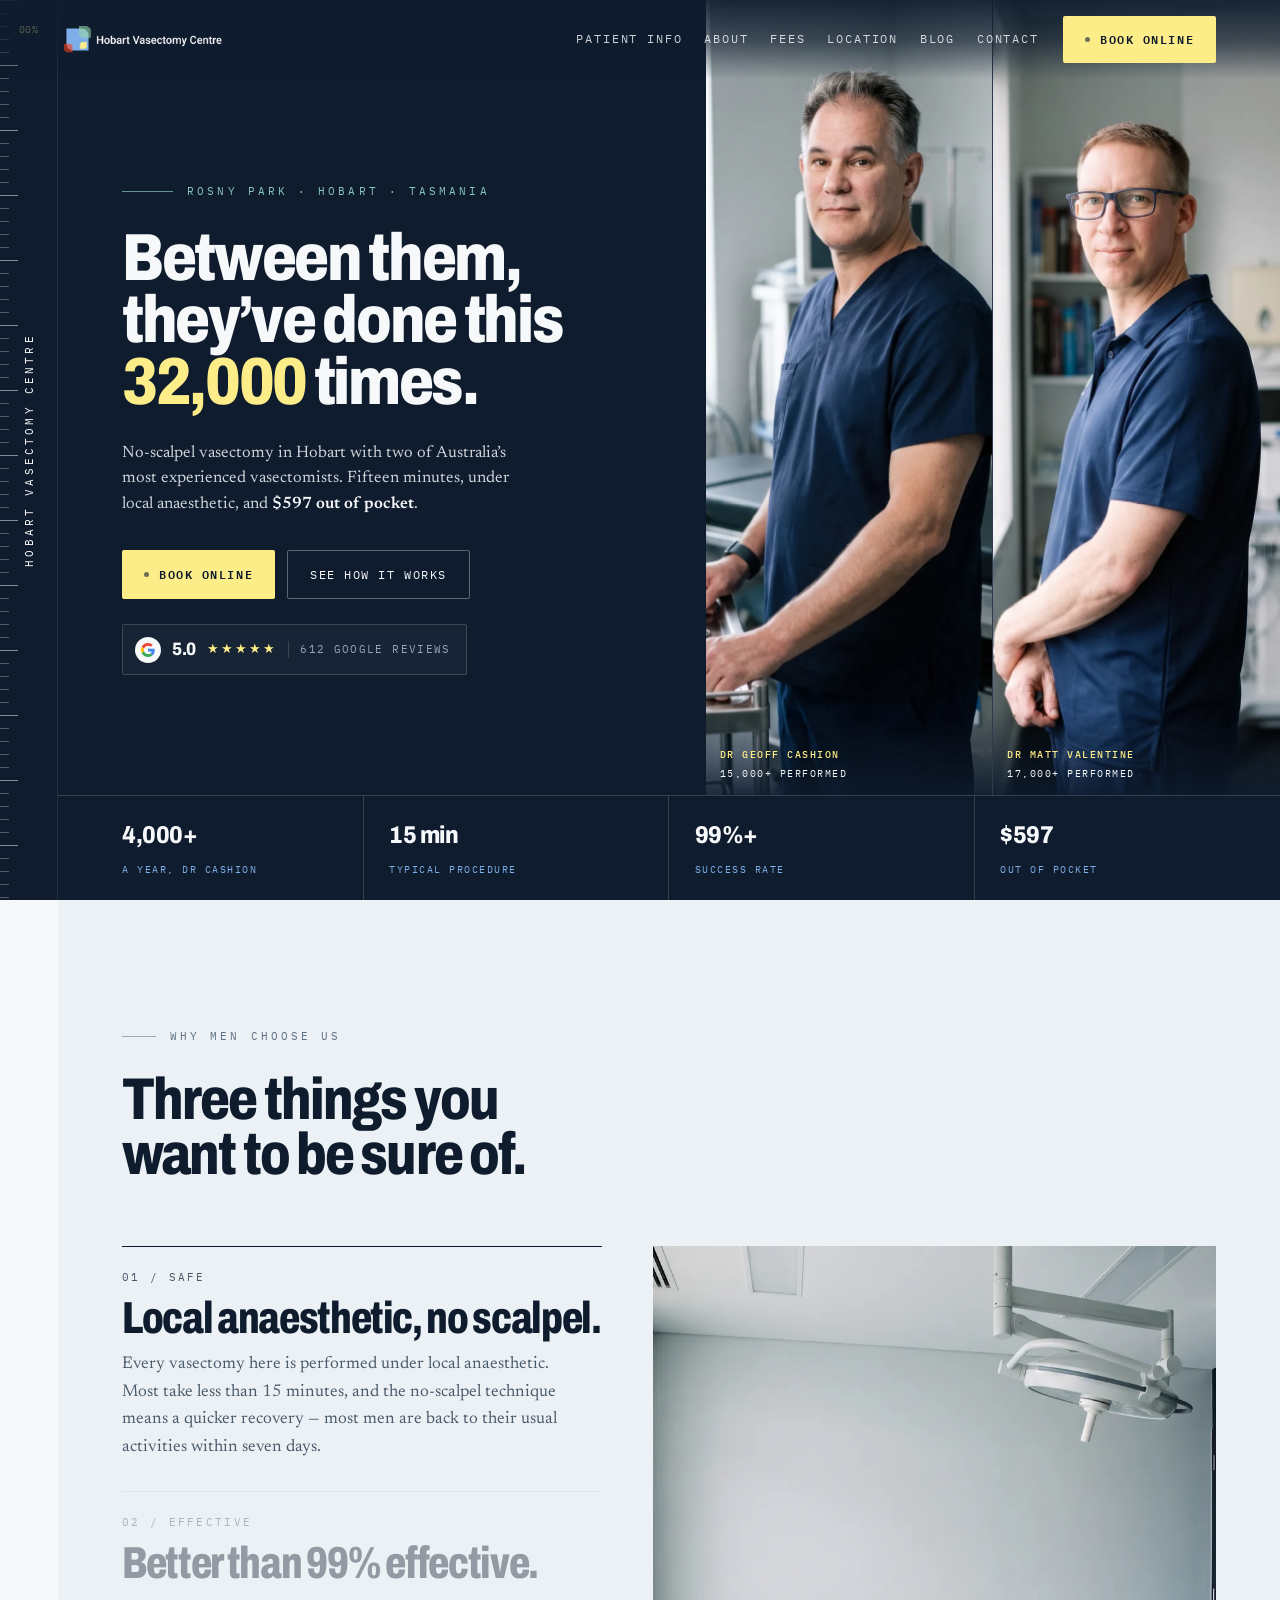
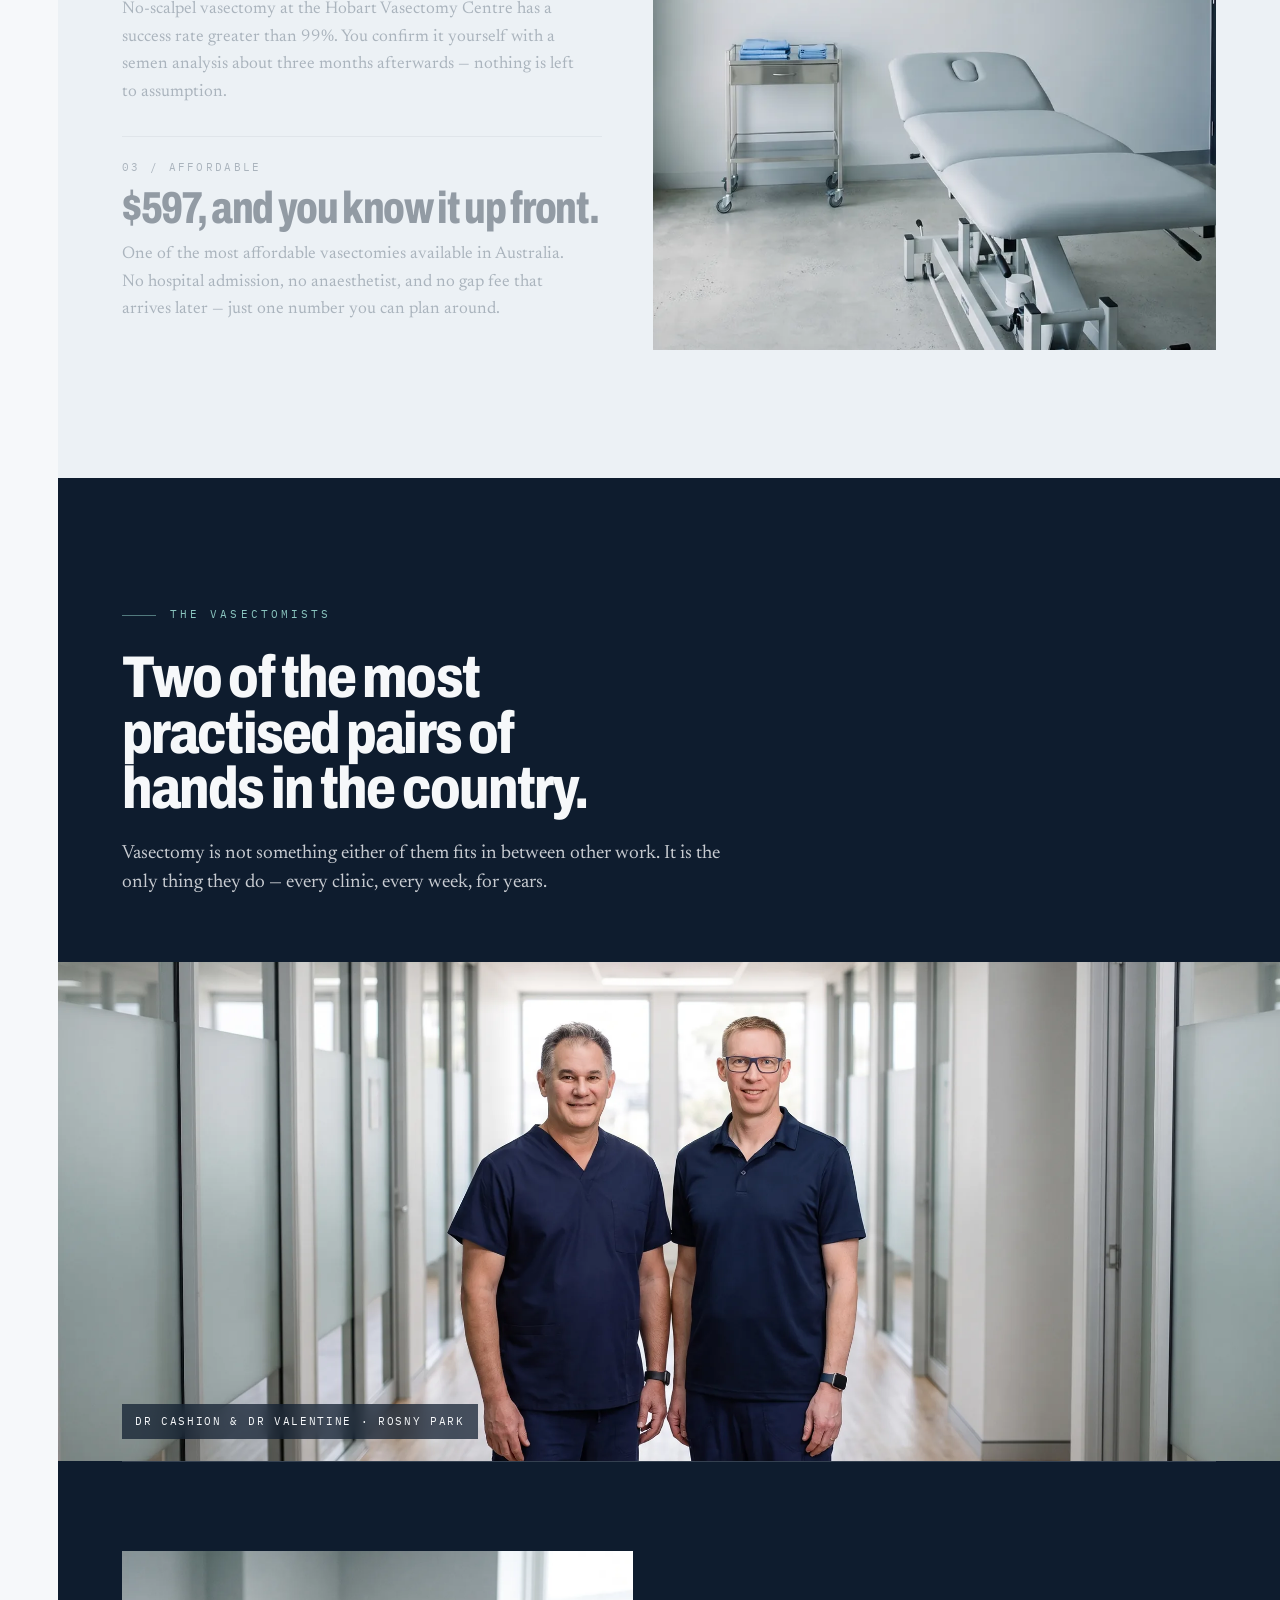
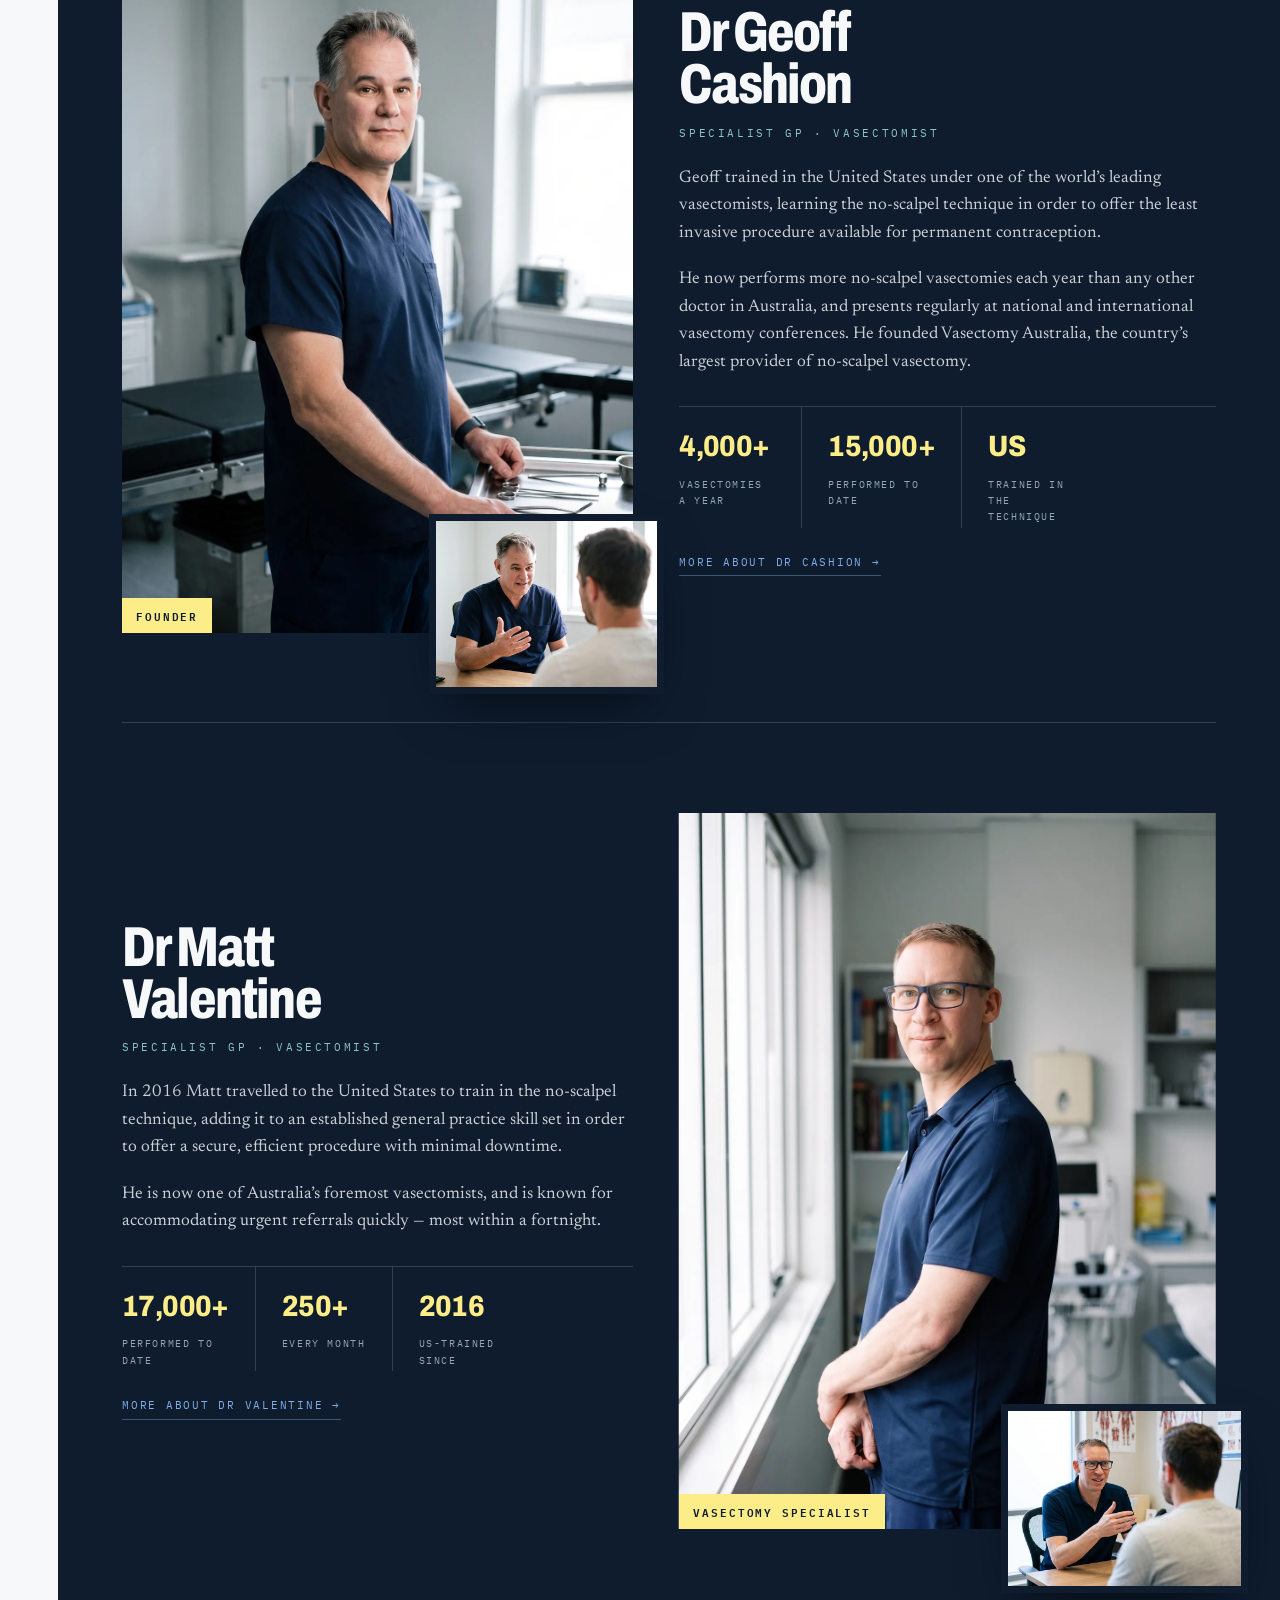
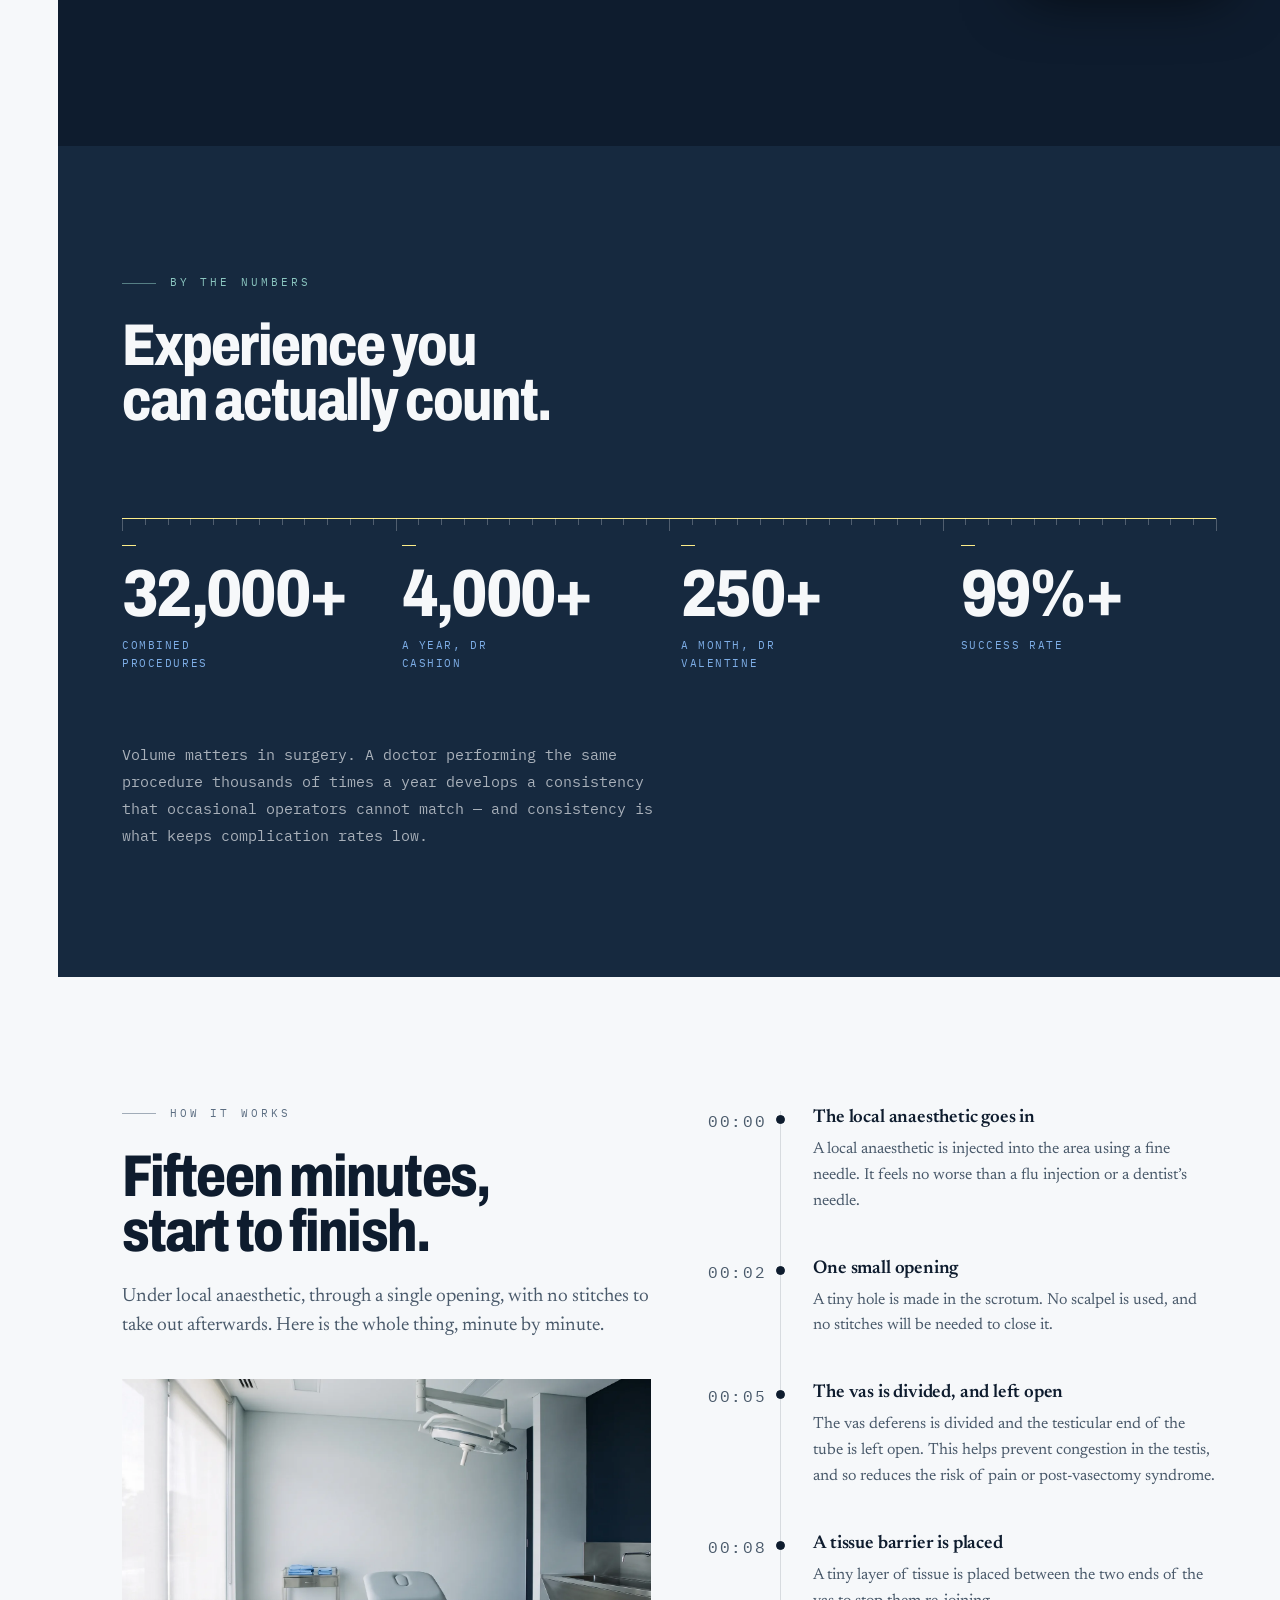
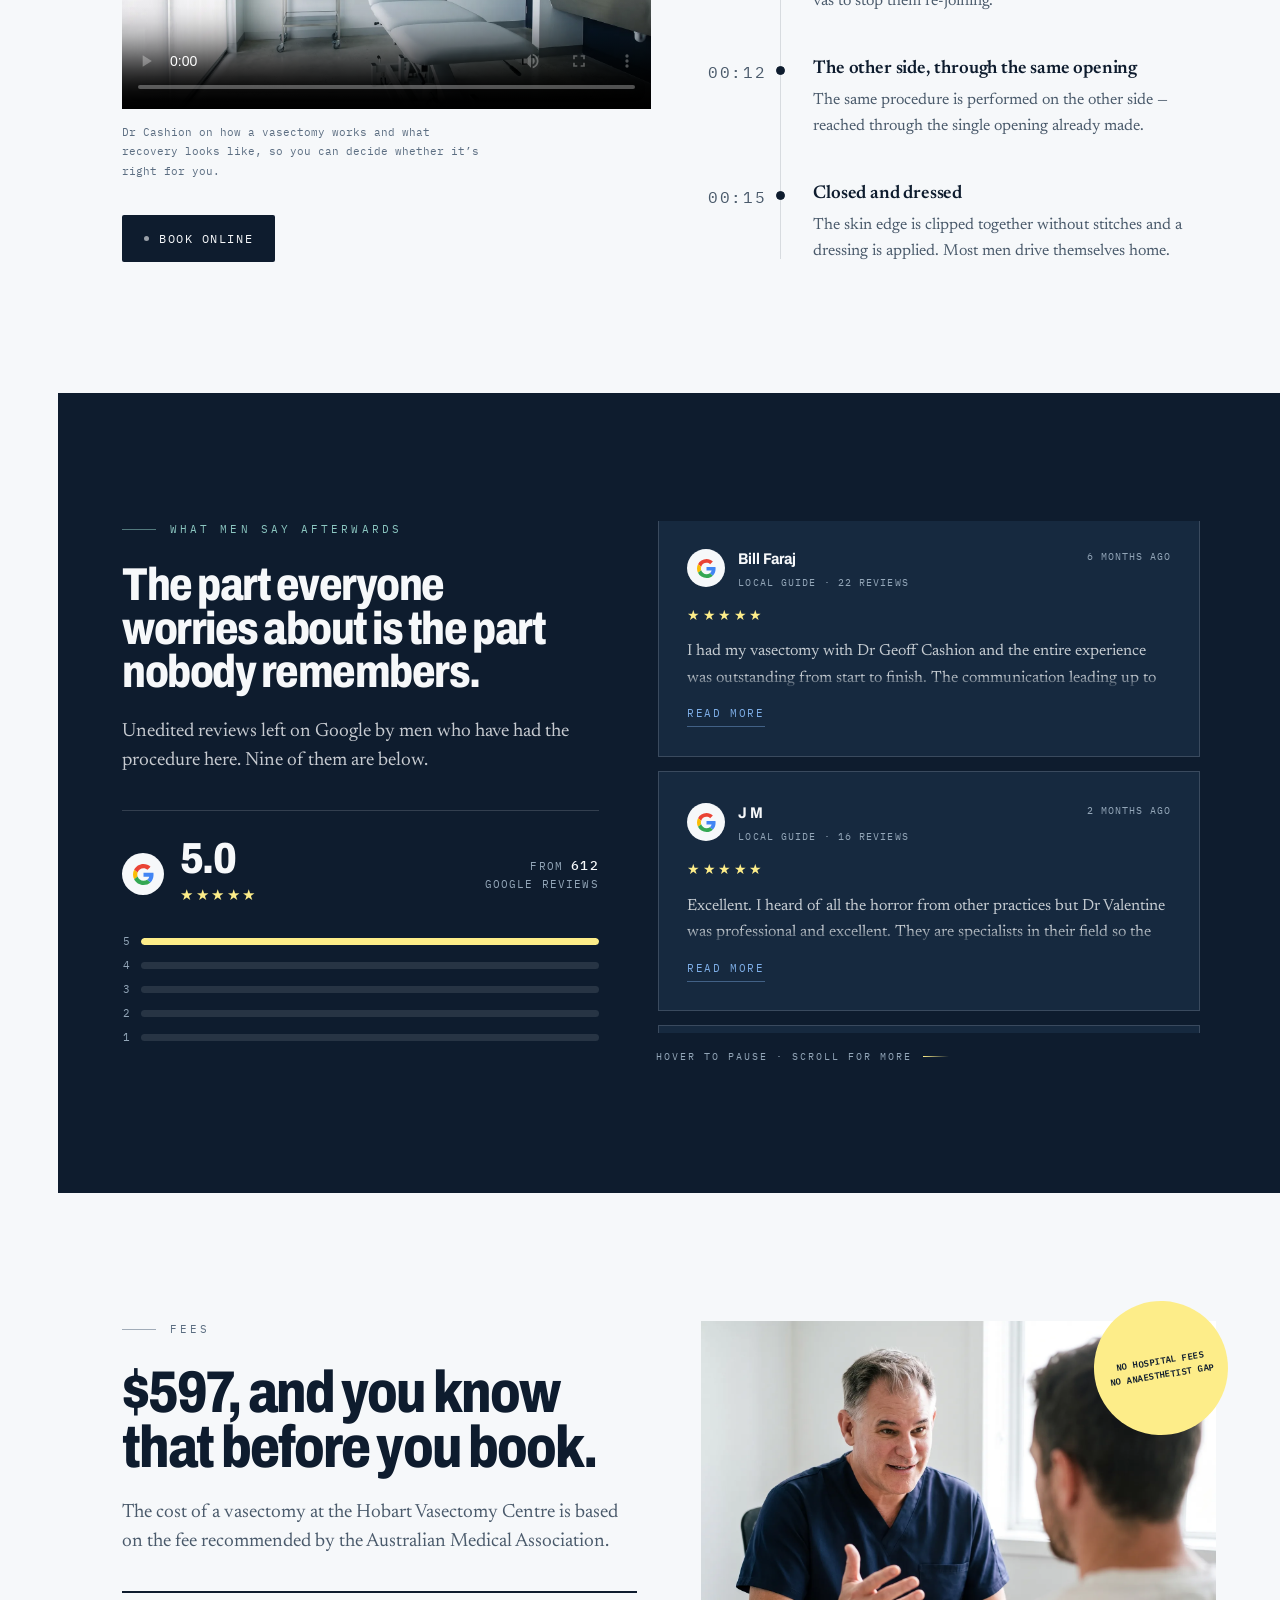
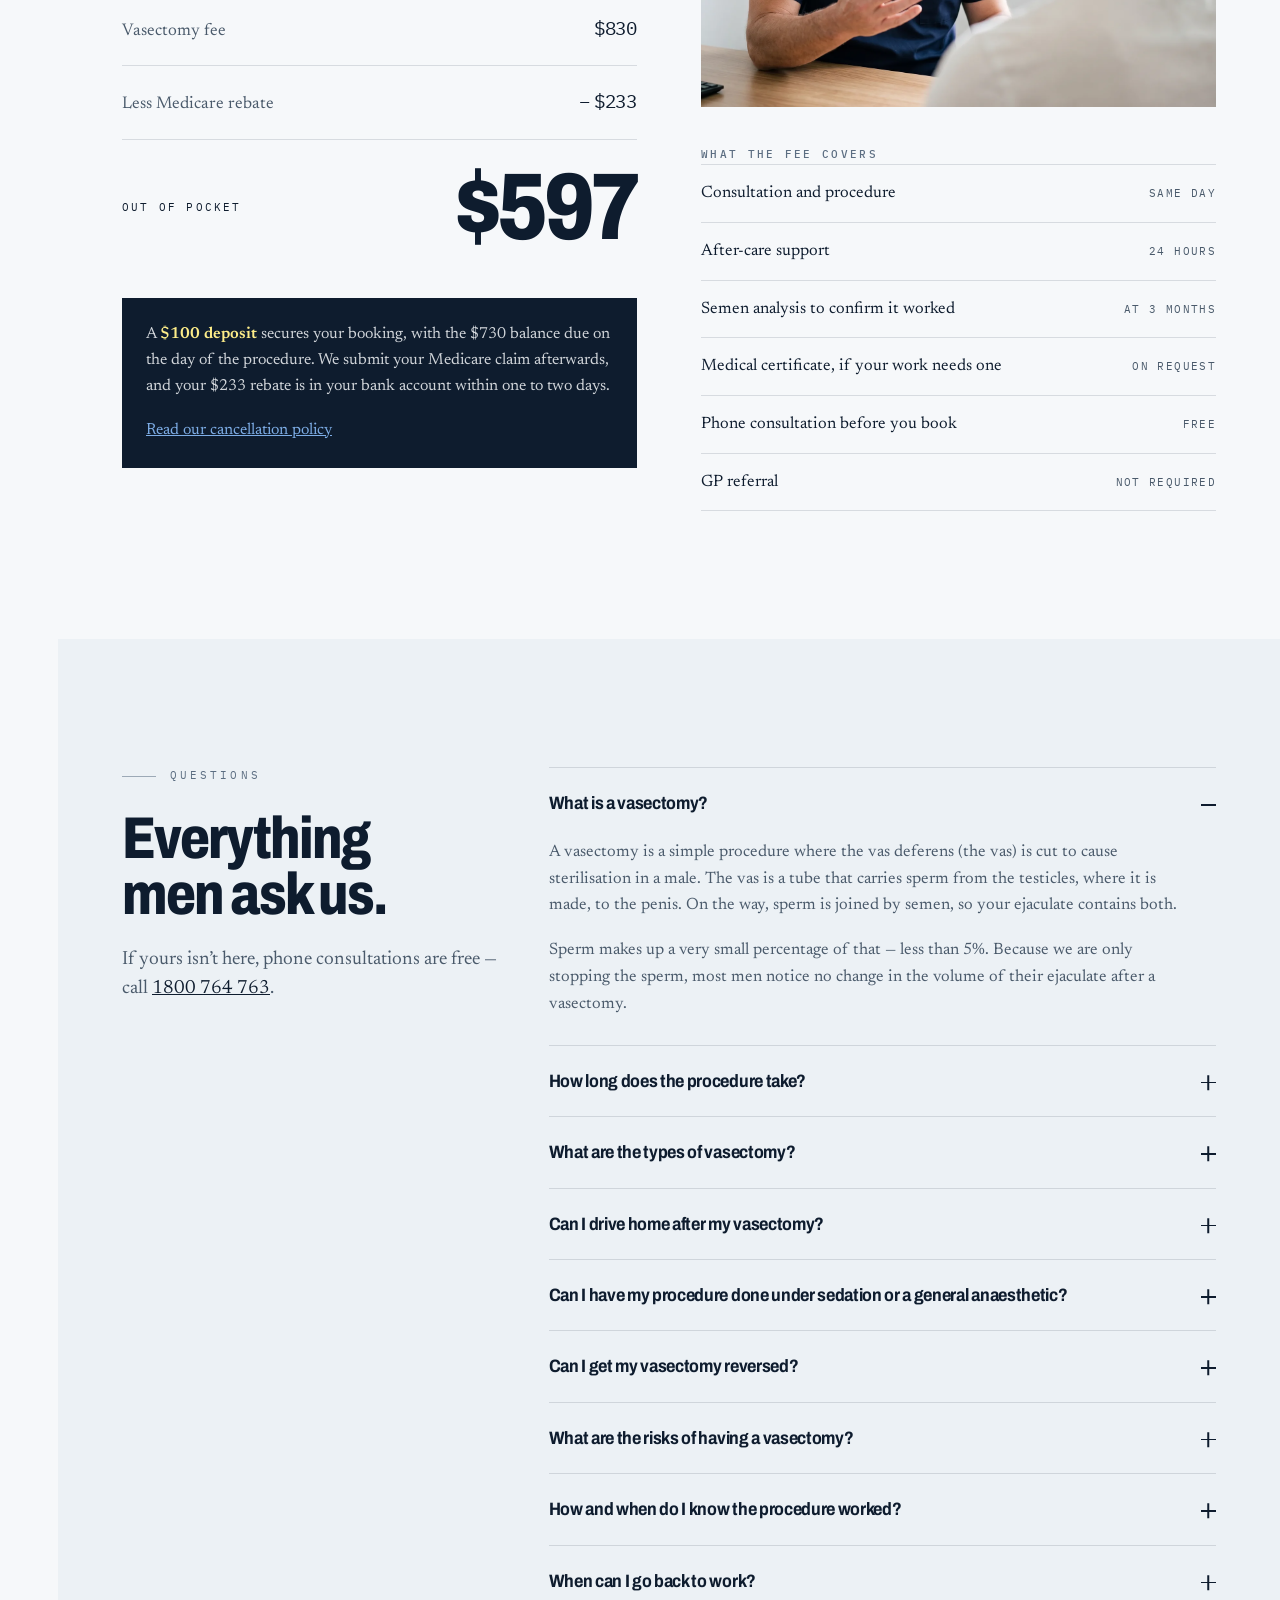
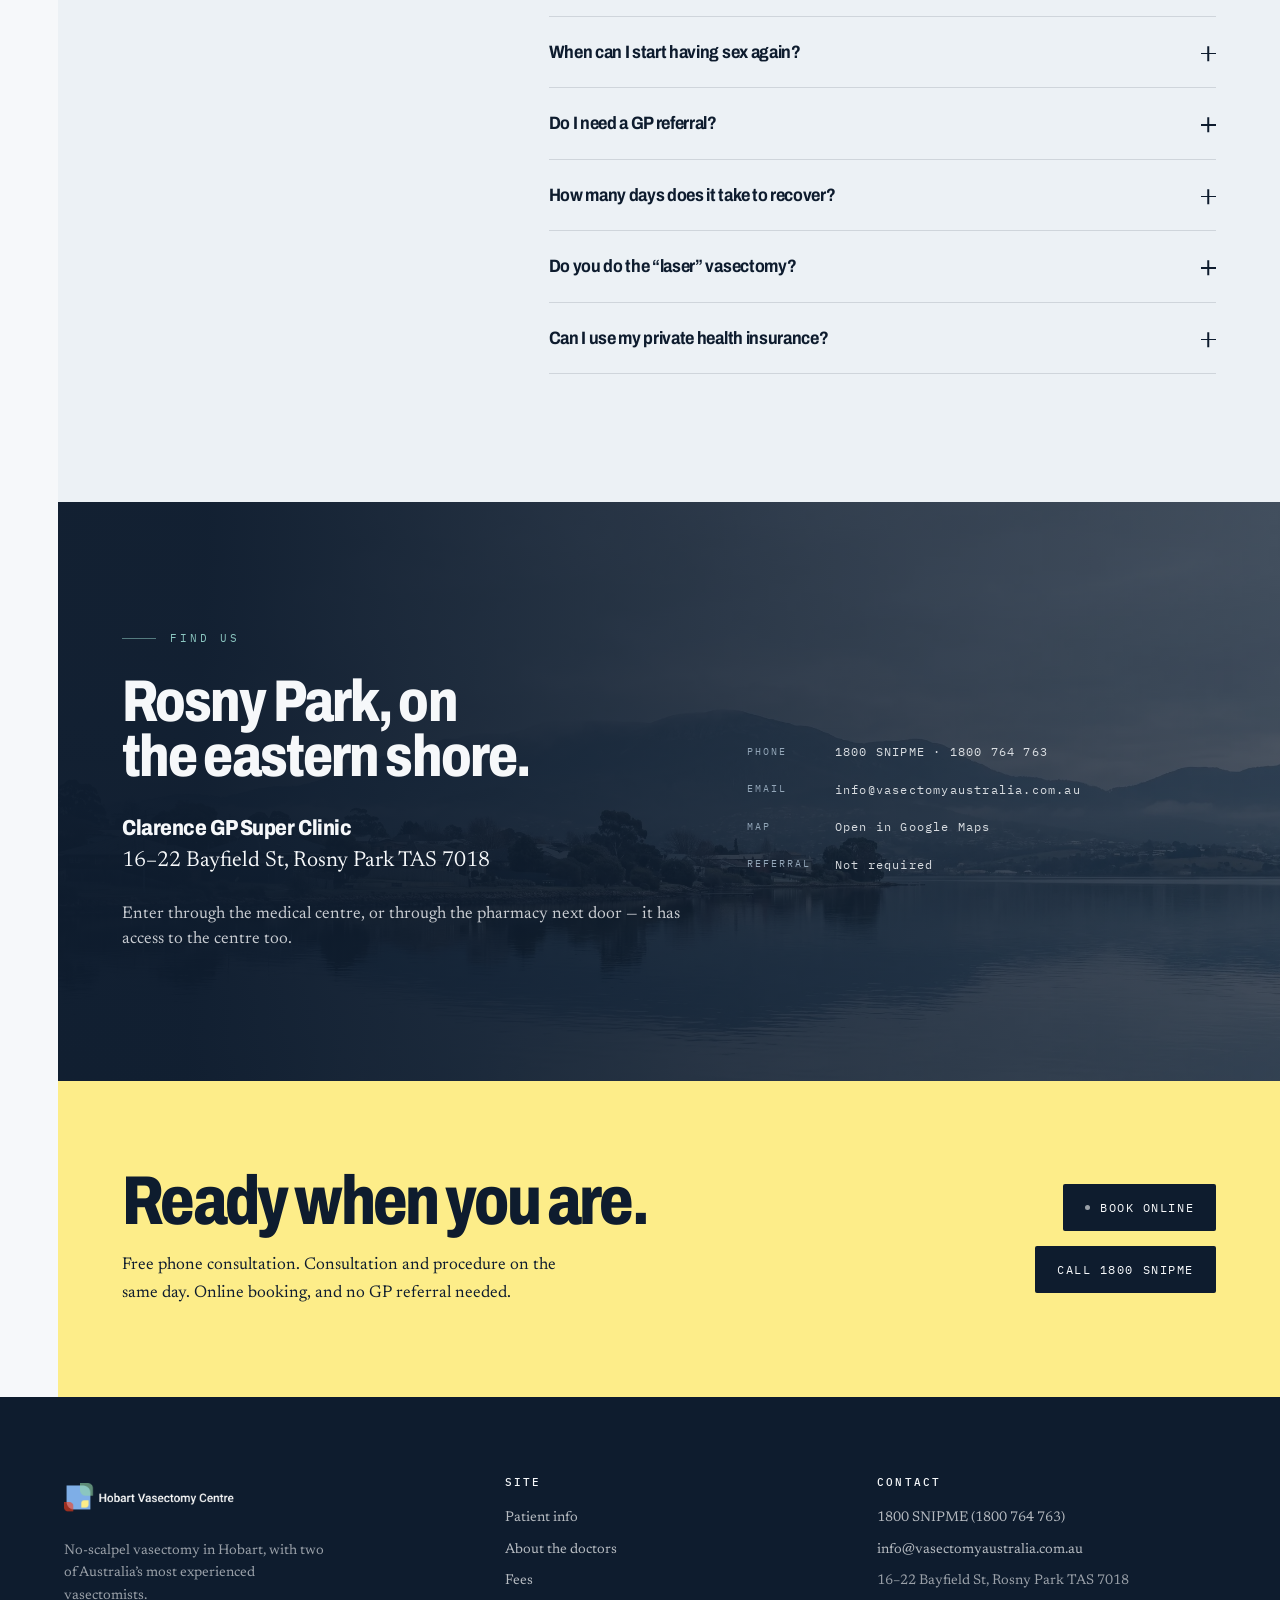
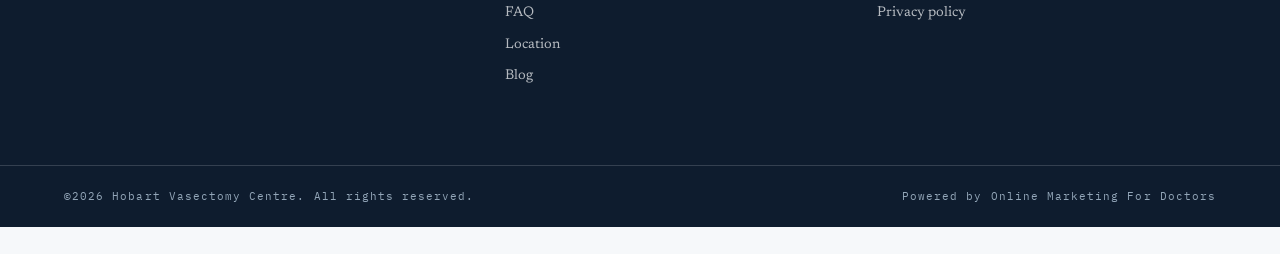
==== commit e2272fde: "Google rating, autoscroll reviews, split procedure layout, mobile masthead Reviews now carry the rea" ====
--- a/index.html
+++ b/index.html
@@ -36,7 +36,12 @@
       <a href="/blog/">Blog</a>
       <a href="/contact/">Contact</a>
     </nav>
-    <a class="btn btn--gold" href="https://bookings.gettimely.com/vasectomyaustralia/bb/book?location=311811&amp;product=3705203%3ASV&amp;staff=288783" rel="noopener"><span class="btn__dot"></span>Book online</a>
+    <a class="btn btn--gold hdr-book" href="https://bookings.gettimely.com/vasectomyaustralia/bb/book?location=311811&amp;product=3705203%3ASV&amp;staff=288783" rel="noopener"><span class="btn__dot"></span>Book online</a>
+    <a class="hdr-tel" href="tel:1800764763" aria-label="Call 1800 764 763">
+      <svg viewBox="0 0 24 24" fill="none" stroke="currentColor" stroke-width="1.7" stroke-linecap="round" stroke-linejoin="round" aria-hidden="true" focusable="false">
+        <path d="M22 16.9v3a2 2 0 0 1-2.2 2 19.8 19.8 0 0 1-8.6-3.1 19.5 19.5 0 0 1-6-6A19.8 19.8 0 0 1 2.1 4.2 2 2 0 0 1 4.1 2h3a2 2 0 0 1 2 1.7c.1 1 .4 1.9.7 2.8a2 2 0 0 1-.5 2.1L8.1 9.9a16 16 0 0 0 6 6l1.3-1.3a2 2 0 0 1 2.1-.4c.9.3 1.8.6 2.8.7a2 2 0 0 1 1.7 2z"/>
+      </svg>
+    </a>
     <button class="burger" id="burger" aria-expanded="false" aria-controls="drawer" aria-label="Open menu">
       <span></span><span></span><span></span>
     </button>
@@ -77,6 +82,12 @@
       <a class="btn btn--gold" href="https://bookings.gettimely.com/vasectomyaustralia/bb/book?location=311811&amp;product=3705203%3ASV&amp;staff=288783" rel="noopener"><span class="btn__dot"></span>Book online</a>
       <a class="btn btn--ghost" href="#procedure">See how it works</a>
     </div>
+    <a class="gbadge" href="https://maps.google.com/?q=Clarence+GP+Super+Clinic+16-22+Bayfield+St+Rosny+Park+TAS+7018" rel="noopener" target="_blank">
+      <span class="gbadge__g" aria-hidden="true"><svg viewBox="0 0 48 48" aria-hidden="true" focusable="false"><path fill="#EA4335" d="M24 9.5c3.54 0 6.71 1.22 9.21 3.6l6.85-6.85C35.9 2.38 30.47 0 24 0 14.62 0 6.51 5.38 2.56 13.22l7.98 6.19C12.43 13.72 17.74 9.5 24 9.5z"/><path fill="#4285F4" d="M46.98 24.55c0-1.57-.15-3.09-.38-4.55H24v9.02h12.94c-.58 2.96-2.26 5.48-4.78 7.18l7.73 6c4.51-4.18 7.09-10.36 7.09-17.65z"/><path fill="#FBBC05" d="M10.53 28.59c-.48-1.45-.76-2.99-.76-4.59s.27-3.14.76-4.59l-7.98-6.19C.92 16.46 0 20.12 0 24c0 3.88.92 7.54 2.56 10.78l7.97-6.19z"/><path fill="#34A853" d="M24 48c6.48 0 11.93-2.13 15.89-5.81l-7.73-6c-2.15 1.45-4.92 2.3-8.16 2.3-6.26 0-11.57-4.22-13.47-9.91l-7.98 6.19C6.51 42.62 14.62 48 24 48z"/></svg></span>
+      <span class="gbadge__n">5.0</span>
+      <span class="gbadge__s" aria-hidden="true">&#9733;&#9733;&#9733;&#9733;&#9733;</span>
+      <span class="gbadge__t">612 Google reviews</span>
+    </a>
   </div>
 
   <div class="hero__facts">
@@ -208,23 +219,24 @@
 
 <!-- procedure ============================================================= -->
 <section class="section proc" id="procedure" data-spine="How it works">
-  <div class="wrap">
-    <div class="proc__top">
-      <div data-rev>
-        <div class="proc__video">
-          <video src="assets/video/how-it-works.mp4" controls preload="metadata"
-                 poster="assets/generated/06-procedure-room.webp"></video>
-        </div>
-        <p class="proc__cap">Dr Cashion on how a vasectomy works and what recovery looks like, so you can decide whether it&rsquo;s right for you.</p>
-      </div>
-      <div>
-        <p class="eyebrow" data-rev>How it works</p>
-        <h2 class="h2" data-rev data-rev-d="1">Fifteen minutes, start to finish.</h2>
-        <p class="lede" data-rev data-rev-d="2">Under local anaesthetic, through a single opening, with no stitches to take out afterwards. Here is the whole thing, minute by minute.</p>
-      </div>
-    </div>
-
-    <div class="steps">
+  <div class="wrap proc__grid">
+
+    <div class="proc__left">
+      <p class="eyebrow" data-rev>How it works</p>
+      <h2 class="h2" data-rev data-rev-d="1">Fifteen minutes, start to finish.</h2>
+      <p class="lede" data-rev data-rev-d="2">Under local anaesthetic, through a single opening, with no stitches to take out afterwards. Here is the whole thing, minute by minute.</p>
+
+      <div class="proc__video" data-rev data-rev-d="2">
+        <video src="assets/video/how-it-works.mp4" controls preload="metadata"
+               poster="assets/generated/06-procedure-room.webp"></video>
+      </div>
+      <p class="proc__cap">Dr Cashion on how a vasectomy works and what recovery looks like, so you can decide whether it&rsquo;s right for you.</p>
+
+      <a class="btn btn--ink proc__cta" href="https://bookings.gettimely.com/vasectomyaustralia/bb/book?location=311811&amp;product=3705203%3ASV&amp;staff=288783" rel="noopener"><span class="btn__dot"></span>Book online</a>
+    </div>
+
+    <div class="proc__right">
+<div class="steps">
       <div class="step" data-rev>
         <p class="step__t">00:00</p>
         <div class="step__c">
@@ -268,10 +280,8 @@
         </div>
       </div>
     </div>
-
-    <div style="margin-top:clamp(40px,5vw,64px)" data-rev>
-      <a class="btn btn--ink" href="https://bookings.gettimely.com/vasectomyaustralia/bb/book?location=311811&amp;product=3705203%3ASV&amp;staff=288783" rel="noopener"><span class="btn__dot"></span>Book online</a>
-    </div>
+    </div>
+
   </div>
 </section>
 
@@ -281,10 +291,24 @@
     <div class="revs__aside">
       <p class="eyebrow eyebrow--dk" data-rev>What men say afterwards</p>
       <h2 class="h2" data-rev data-rev-d="1">The part everyone worries about is the part nobody remembers.</h2>
-      <p class="lede lede--dk" data-rev data-rev-d="2">Unedited reviews left on Google by men who have had the procedure here.</p>
-      <div class="revs__score" data-rev data-rev-d="3">
-        <span class="revs__stars" aria-hidden="true">&#9733;&#9733;&#9733;&#9733;&#9733;</span>
-        <p><b>9 recent reviews</b><span>Every one of them five stars</span></p>
+      <p class="lede lede--dk" data-rev data-rev-d="2">Unedited reviews left on Google by men who have had the procedure here. Nine of them are below.</p>
+
+      <div class="rating" data-rev data-rev-d="3">
+        <div class="rating__head">
+          <span class="rating__g" aria-hidden="true"><svg viewBox="0 0 48 48" aria-hidden="true" focusable="false"><path fill="#EA4335" d="M24 9.5c3.54 0 6.71 1.22 9.21 3.6l6.85-6.85C35.9 2.38 30.47 0 24 0 14.62 0 6.51 5.38 2.56 13.22l7.98 6.19C12.43 13.72 17.74 9.5 24 9.5z"/><path fill="#4285F4" d="M46.98 24.55c0-1.57-.15-3.09-.38-4.55H24v9.02h12.94c-.58 2.96-2.26 5.48-4.78 7.18l7.73 6c4.51-4.18 7.09-10.36 7.09-17.65z"/><path fill="#FBBC05" d="M10.53 28.59c-.48-1.45-.76-2.99-.76-4.59s.27-3.14.76-4.59l-7.98-6.19C.92 16.46 0 20.12 0 24c0 3.88.92 7.54 2.56 10.78l7.97-6.19z"/><path fill="#34A853" d="M24 48c6.48 0 11.93-2.13 15.89-5.81l-7.73-6c-2.15 1.45-4.92 2.3-8.16 2.3-6.26 0-11.57-4.22-13.47-9.91l-7.98 6.19C6.51 42.62 14.62 48 24 48z"/></svg></span>
+          <div>
+            <b class="rating__n">5.0</b>
+            <span class="rating__s" aria-hidden="true">&#9733;&#9733;&#9733;&#9733;&#9733;</span>
+          </div>
+          <p class="rating__c">from <b>612</b><br>Google reviews</p>
+        </div>
+        <ul class="rating__dist">
+          <li><span class="rating__k">5</span><span class="rating__track"><i style="--v:100%"></i></span><span class="u-sr">5 stars: effectively all 612 reviews</span></li>
+          <li><span class="rating__k">4</span><span class="rating__track"><i style="--v:0%"></i></span><span class="u-sr">4 stars: none</span></li>
+          <li><span class="rating__k">3</span><span class="rating__track"><i style="--v:0%"></i></span><span class="u-sr">3 stars: none</span></li>
+          <li><span class="rating__k">2</span><span class="rating__track"><i style="--v:0%"></i></span><span class="u-sr">2 stars: none</span></li>
+          <li><span class="rating__k">1</span><span class="rating__track"><i style="--v:0%"></i></span><span class="u-sr">1 star: none</span></li>
+        </ul>
       </div>
     </div>
 
@@ -408,7 +432,7 @@
           <button class="rev__more" aria-expanded="false" aria-controls="revb8">Read more</button>
         </article>
       </div>
-      <p class="revs__hint"><span>Scroll for more</span><i aria-hidden="true"></i></p>
+      <p class="revs__hint"><span>Hover to pause &middot; scroll for more</span><i aria-hidden="true"></i></p>
     </div>
   </div>
 </section>
@@ -431,9 +455,23 @@
           <p style="margin-top:.8em"><a href="/cancellation-policy/" style="color:var(--blue)">Read our cancellation policy</a></p>
         </div>
       </div>
-      <div class="price__media" data-rev data-rev-d="2">
-        <img src="assets/generated/03-geoff-consult.webp" width="1600" height="1195" alt="Dr Geoff Cashion explaining the procedure to a patient" loading="lazy" decoding="async">
-        <div class="price__stamp">No hospital fees<br>No anaesthetist gap</div>
+      <div class="price__side">
+        <div class="price__media" data-rev data-rev-d="2">
+          <img src="assets/generated/03-geoff-consult.webp" width="1600" height="1195" alt="Dr Geoff Cashion explaining the procedure to a patient" loading="lazy" decoding="async">
+          <div class="price__stamp">No hospital fees<br>No anaesthetist gap</div>
+        </div>
+
+        <div class="incl" data-rev data-rev-d="3">
+          <h3 class="incl__h">What the fee covers</h3>
+          <ul class="incl__list">
+            <li><span>Consultation and procedure</span><em>Same day</em></li>
+            <li><span>After-care support</span><em>24 hours</em></li>
+            <li><span>Semen analysis to confirm it worked</span><em>At 3 months</em></li>
+            <li><span>Medical certificate, if your work needs one</span><em>On request</em></li>
+            <li><span>Phone consultation before you book</span><em>Free</em></li>
+            <li><span>GP referral</span><em>Not required</em></li>
+          </ul>
+        </div>
       </div>
     </div>
   </div>
--- a/assets/css/site.css
+++ b/assets/css/site.css
@@ -154,10 +154,31 @@
 .brand{display:flex;align-items:center;gap:12px;text-decoration:none;flex:0 0 auto}
 .brand img{width:158px;height:auto}
 @media (max-width:680px){
-  .brand img{width:116px}
+  .brand img{width:174px}          /* half again as large as before */
   .site-header .btn{padding:11px 14px;font-size:10.5px;letter-spacing:.09em}
-  .site-header__inner{gap:10px;padding-inline:16px}
-}
+  .site-header__inner{gap:9px;padding-inline:16px}
+}
+@media (max-width:400px){.brand img{width:150px}}
+
+/* call button — phones only; desktop keeps the number in the footer and nav */
+.hdr-tel{
+  display:none;flex:0 0 auto;width:40px;height:40px;border-radius:50%;
+  place-content:center;color:var(--paper);text-decoration:none;
+  border:1px solid var(--rule-dk);transition:border-color .25s,color .25s,background .25s;
+}
+.hdr-tel svg{width:18px;height:18px;display:block}
+.hdr-tel:hover,.hdr-tel:focus-visible{color:var(--yellow);border-color:var(--yellow)}
+
+@media (max-width:1099px){
+  /* At rest the masthead shows the mark. Once the page moves, the mark gives
+     up its slot to the booking button — the one action worth a fixed bar. */
+  .brand{margin-right:auto}
+  .site-header .hdr-book{display:none;margin-left:0}
+  .site-header.is-stuck .brand{display:none}
+  .site-header.is-stuck .hdr-book{display:inline-flex;margin-right:auto;animation:hdrIn .32s var(--ease-out) both}
+  .hdr-tel{display:grid}
+}
+@keyframes hdrIn{from{opacity:0;transform:translateX(-8px)}to{opacity:1;transform:none}}
 .nav{
   display:none;margin-left:auto;align-items:center;gap:clamp(14px,1.7vw,30px);
 }
@@ -221,7 +242,9 @@
   display:grid;grid-template-columns:1fr;
   grid-template-areas:"media" "copy" "facts";
   overflow:hidden;
-}
+  padding-top:var(--hdr-h,72px);   /* clears the fixed masthead */
+}
+@media (min-width:1000px){.hero{padding-top:0}}
 @media (min-width:1000px){
   .hero{
     min-height:100svh;
@@ -282,6 +305,30 @@
 }
 .hero__sub strong{color:var(--paper);font-weight:600}
 .hero__actions{display:flex;flex-wrap:wrap;gap:12px;margin-top:clamp(24px,3.6vh,38px)}
+
+.gbadge{
+  display:inline-flex;align-items:center;gap:11px;align-self:flex-start;
+  margin-top:clamp(20px,2.8vh,30px);padding:10px 15px 10px 12px;
+  border:1px solid var(--rule-dk);border-radius:2px;text-decoration:none;
+  background:rgba(246,248,250,.035);
+  transition:border-color .28s var(--ease),background .28s var(--ease),transform .28s var(--ease);
+}
+.gbadge:hover{border-color:rgba(246,248,250,.34);background:rgba(246,248,250,.07);transform:translateY(-1px)}
+.gbadge__g{
+  width:26px;height:26px;border-radius:50%;background:var(--paper);
+  display:grid;place-content:center;flex:0 0 auto;
+}
+.gbadge__g svg{width:14px;height:14px;display:block}
+.gbadge__n{
+  font-family:var(--display);font-weight:800;font-stretch:88%;font-size:18px;
+  letter-spacing:-.015em;color:var(--paper);font-variant-numeric:tabular-nums;
+}
+.gbadge__s{color:var(--yellow);font-size:13px;letter-spacing:2px}
+.gbadge__t{
+  font-family:var(--mono);font-size:10.5px;letter-spacing:.13em;text-transform:uppercase;
+  color:var(--dk-faint);padding-left:11px;border-left:1px solid var(--rule-dk);
+}
+@media (max-width:420px){.gbadge__t{padding-left:8px;font-size:9.5px;letter-spacing:.08em}}
 
 .hero__facts{
   grid-area:facts;position:relative;z-index:2;
@@ -398,6 +445,9 @@
 }
 @media (min-width:1180px){.doc__inset{display:block}}
 .doc__inset img{aspect-ratio:4/3;object-position:50% 40%}
+/* media sits right of the copy in the flipped spread, so mirror the portrait
+   inward. Direct child only — the consult inset keeps its own orientation. */
+.doc--flip .doc__media > img{transform:scaleX(-1)}
 
 .doc__name{
   font-size:clamp(34px,4.4vw,68px);font-stretch:76%;letter-spacing:-.032em;line-height:.92;
@@ -469,43 +519,51 @@
 
 /* ----------------------------------------------------------- procedure -- */
 .proc{background:var(--paper)}
-.proc__top{display:grid;gap:clamp(28px,4vw,60px);align-items:end}
-@media (min-width:980px){.proc__top{grid-template-columns:1.05fr .95fr}}
-.proc__video{position:relative;background:var(--navy);overflow:hidden}
+.proc__grid{display:grid;gap:clamp(36px,4.5vw,76px);align-items:start}
+@media (min-width:1000px){
+  .proc__grid{grid-template-columns:1.02fr .98fr}
+  /* the video stays put while the sequence scrolls past it */
+  .proc__left{position:sticky;top:clamp(96px,13vh,140px)}
+}
+.proc__video{position:relative;background:var(--navy);overflow:hidden;margin-top:clamp(26px,3vw,38px)}
 .proc__video video{width:100%;aspect-ratio:16/10;object-fit:cover;display:block}
 .proc__cap{
   font-family:var(--mono);font-size:11px;line-height:1.75;color:var(--ink-faint);
-  margin-top:14px;max-width:52ch;
-}
-.steps{margin-top:clamp(52px,7vw,104px);position:relative}
-.steps::before{
-  content:"";position:absolute;left:0;top:0;bottom:0;width:1px;background:var(--rule);
-}
-@media (min-width:760px){.steps::before{left:96px}}
+  margin:14px 0 0;max-width:52ch;
+}
+.proc__cta{margin-top:clamp(24px,3vw,34px)}
+
+.steps{position:relative;margin:0}
+.steps::before{content:"";position:absolute;left:0;top:6px;bottom:6px;width:1px;background:var(--rule)}
+@media (min-width:520px){.steps::before{left:72px}}
+
 .step{
-  position:relative;padding:0 0 clamp(30px,4vw,52px) 26px;
-  display:grid;gap:6px;
-}
-@media (min-width:760px){
-  .step{grid-template-columns:96px 1fr;gap:clamp(26px,4vw,60px);padding-left:0}
+  position:relative;padding:0 0 clamp(26px,3.2vw,44px) 24px;display:grid;gap:6px;
+}
+.step:last-child{padding-bottom:0}
+@media (min-width:520px){
+  .step{grid-template-columns:72px 1fr;gap:clamp(22px,2.6vw,34px);padding-left:0}
 }
 .step__t{
-  font-family:var(--mono);font-size:11px;letter-spacing:.14em;color:var(--coral-ink);
-  padding-top:5px;
-}
-@media (min-width:760px){.step__t{text-align:right;padding-right:26px}}
+  font-family:var(--mono);font-size:11px;letter-spacing:.1em;color:var(--coral-ink);
+  padding-top:4px;font-variant-numeric:tabular-nums;margin:0;
+}
+@media (min-width:520px){.step__t{text-align:right;padding-right:20px}}
 .step__c{position:relative}
 .step__c::before{
-  content:"";position:absolute;left:-27px;top:11px;width:9px;height:9px;
+  content:"";position:absolute;left:-25px;top:10px;width:9px;height:9px;
   border-radius:50%;background:var(--paper);border:1px solid var(--navy);
-}
-@media (min-width:760px){.step__c::before{left:calc(-1 * clamp(26px,4vw,60px) - 4.5px)}}
+  transition:background .45s var(--ease);
+}
+@media (min-width:520px){
+  .step__c::before{left:calc(-1 * clamp(22px,2.6vw,34px) - 4.5px)}
+}
 .step.is-in .step__c::before{background:var(--navy)}
 .step h4{
-  font-family:var(--body);font-weight:600;font-size:clamp(19px,1.55vw,25px);
-  line-height:1.35;letter-spacing:-.01em;margin-bottom:8px;
-}
-.step p{color:var(--ink-soft);max-width:58ch;font-size:16.5px}
+  font-family:var(--body);font-weight:600;font-size:clamp(18px,1.45vw,23px);
+  line-height:1.35;letter-spacing:-.01em;margin:0 0 7px;
+}
+.step p{color:var(--ink-soft);max-width:52ch;font-size:16px;margin:0}
 
 /* ------------------------------------------------------------- reviews -- */
 .revs{background:var(--navy);color:var(--paper)}
@@ -530,13 +588,50 @@
 }
 
 .revs__aside .h2{font-size:clamp(30px,3.6vw,56px)}
+.rating{margin-top:34px;border-top:1px solid var(--rule-dk);padding-top:28px}
+.rating__head{display:flex;align-items:center;gap:16px}
+.rating__g{
+  width:42px;height:42px;border-radius:50%;background:var(--paper);
+  display:grid;place-content:center;flex:0 0 auto;
+}
+.rating__g svg{width:21px;height:21px;display:block}
+.rating__n{
+  display:block;font-family:var(--display);font-weight:820;font-stretch:84%;
+  font-size:clamp(34px,3.4vw,46px);line-height:.9;letter-spacing:-.035em;
+  color:var(--paper);font-variant-numeric:tabular-nums;
+}
+.rating__s{display:block;color:var(--yellow);font-size:15px;letter-spacing:2.5px;margin-top:7px}
+.rating__c{
+  margin:0 0 0 auto;text-align:right;
+  font-family:var(--mono);font-size:10.5px;line-height:1.65;letter-spacing:.11em;
+  text-transform:uppercase;color:var(--dk-faint);
+}
+.rating__c b{color:var(--paper);font-weight:500;font-size:13px}
+
+/* Single-series magnitude: one hue on a recessive track, direct-labelled by
+   star value. No legend — one series, named by the label beside it. */
+.rating__dist{list-style:none;margin:24px 0 0;padding:0;display:grid;gap:7px}
+.rating__dist li{display:flex;align-items:center;gap:11px}
+.rating__k{
+  font-family:var(--mono);font-size:10.5px;color:var(--dk-faint);
+  flex:0 0 8px;text-align:right;font-variant-numeric:tabular-nums;
+}
+.rating__track{
+  flex:1;height:7px;border-radius:4px;background:rgba(246,248,250,.11);
+  overflow:hidden;display:block;
+}
+.rating__track i{
+  display:block;height:100%;width:0;border-radius:4px;background:var(--yellow);
+  transition:width 1.1s var(--ease-out);
+}
+.revs.is-in .rating__track i{width:var(--v)}
+
 .revs__panel{position:relative}
 .revs__scroll{
   display:flex;flex-direction:column;gap:14px;
   max-height:min(66vh,512px);overflow-y:auto;
   padding:2px 16px 2px 2px;
   scrollbar-width:thin;scrollbar-color:rgba(246,248,250,.26) transparent;
-  scroll-behavior:smooth;
 }
 .revs__scroll::-webkit-scrollbar{width:3px}
 .revs__scroll::-webkit-scrollbar-track{background:rgba(246,248,250,.07)}
@@ -632,14 +727,33 @@
   font-size:16px;line-height:1.62;
 }
 .price__note b{color:var(--yellow);font-weight:600}
+.price__side{display:flex;flex-direction:column;gap:clamp(30px,3.4vw,44px)}
 .price__media{position:relative}
 .price__media img{width:100%;aspect-ratio:4/3;object-fit:cover}
+.incl__h{
+  font-family:var(--mono);font-size:10.5px;letter-spacing:.22em;text-transform:uppercase;
+  color:var(--ink-faint);font-weight:500;margin:0 0 4px;
+}
+.incl__list{list-style:none;margin:0;padding:0}
+.incl__list li{
+  display:flex;align-items:baseline;justify-content:space-between;gap:18px;
+  padding:15px 0;border-bottom:1px solid var(--rule);
+}
+.incl__list li:first-child{border-top:1px solid var(--rule)}
+.incl__list span{font-size:16.5px;color:var(--ink)}
+.incl__list em{
+  font-style:normal;flex:0 0 auto;
+  font-family:var(--mono);font-size:10.5px;letter-spacing:.13em;text-transform:uppercase;
+  color:var(--ink-soft);
+}
 .price__stamp{
-  position:absolute;right:-14px;top:-22px;width:clamp(94px,10vw,132px);height:auto;
+  position:absolute;right:-12px;top:-20px;
+  width:clamp(116px,10.5vw,138px);height:auto;
   background:var(--yellow);color:var(--navy);border-radius:50%;aspect-ratio:1;
   display:grid;place-content:center;text-align:center;
-  font-family:var(--mono);font-size:10px;letter-spacing:.1em;text-transform:uppercase;
-  line-height:1.5;font-weight:600;padding:12px;
+  font-family:var(--mono);font-size:clamp(8.4px,.7vw,10px);
+  letter-spacing:.06em;text-transform:uppercase;
+  line-height:1.55;font-weight:600;padding:13px;
   transform:rotate(-9deg);
 }
 
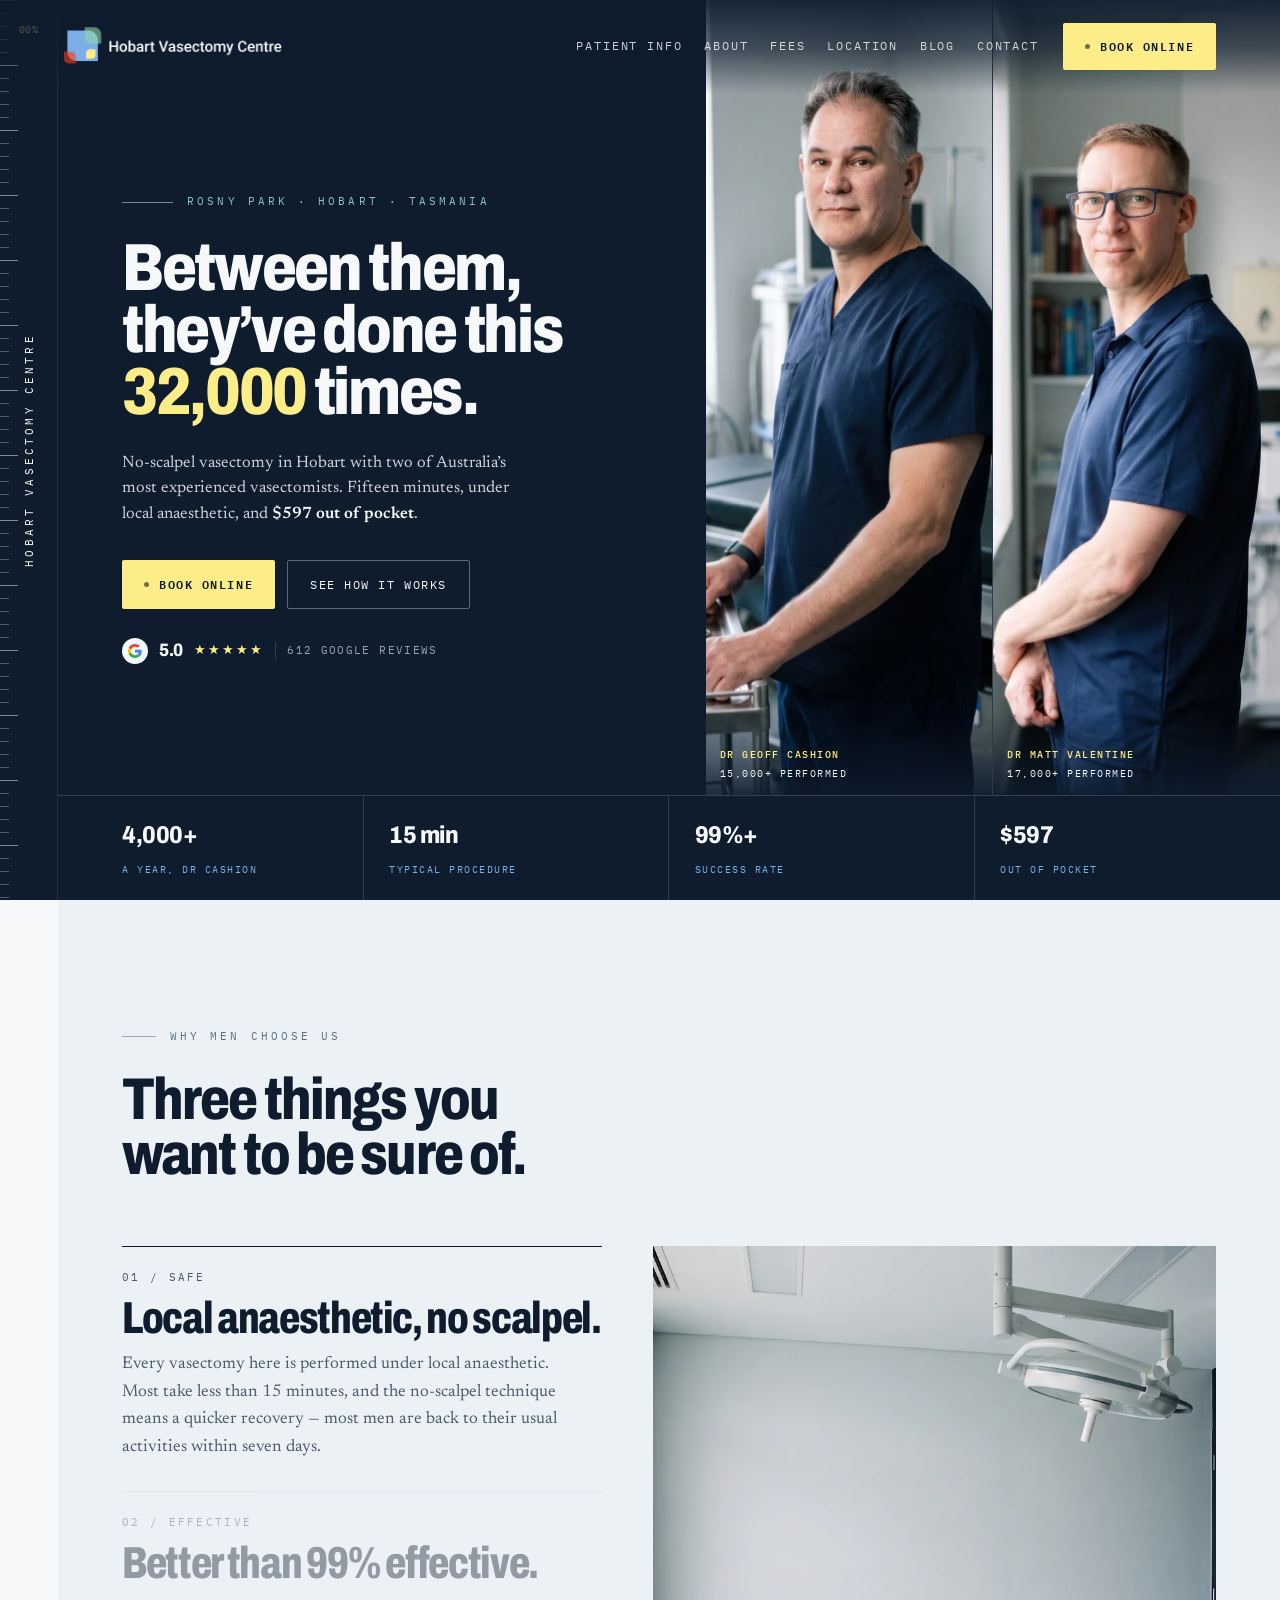
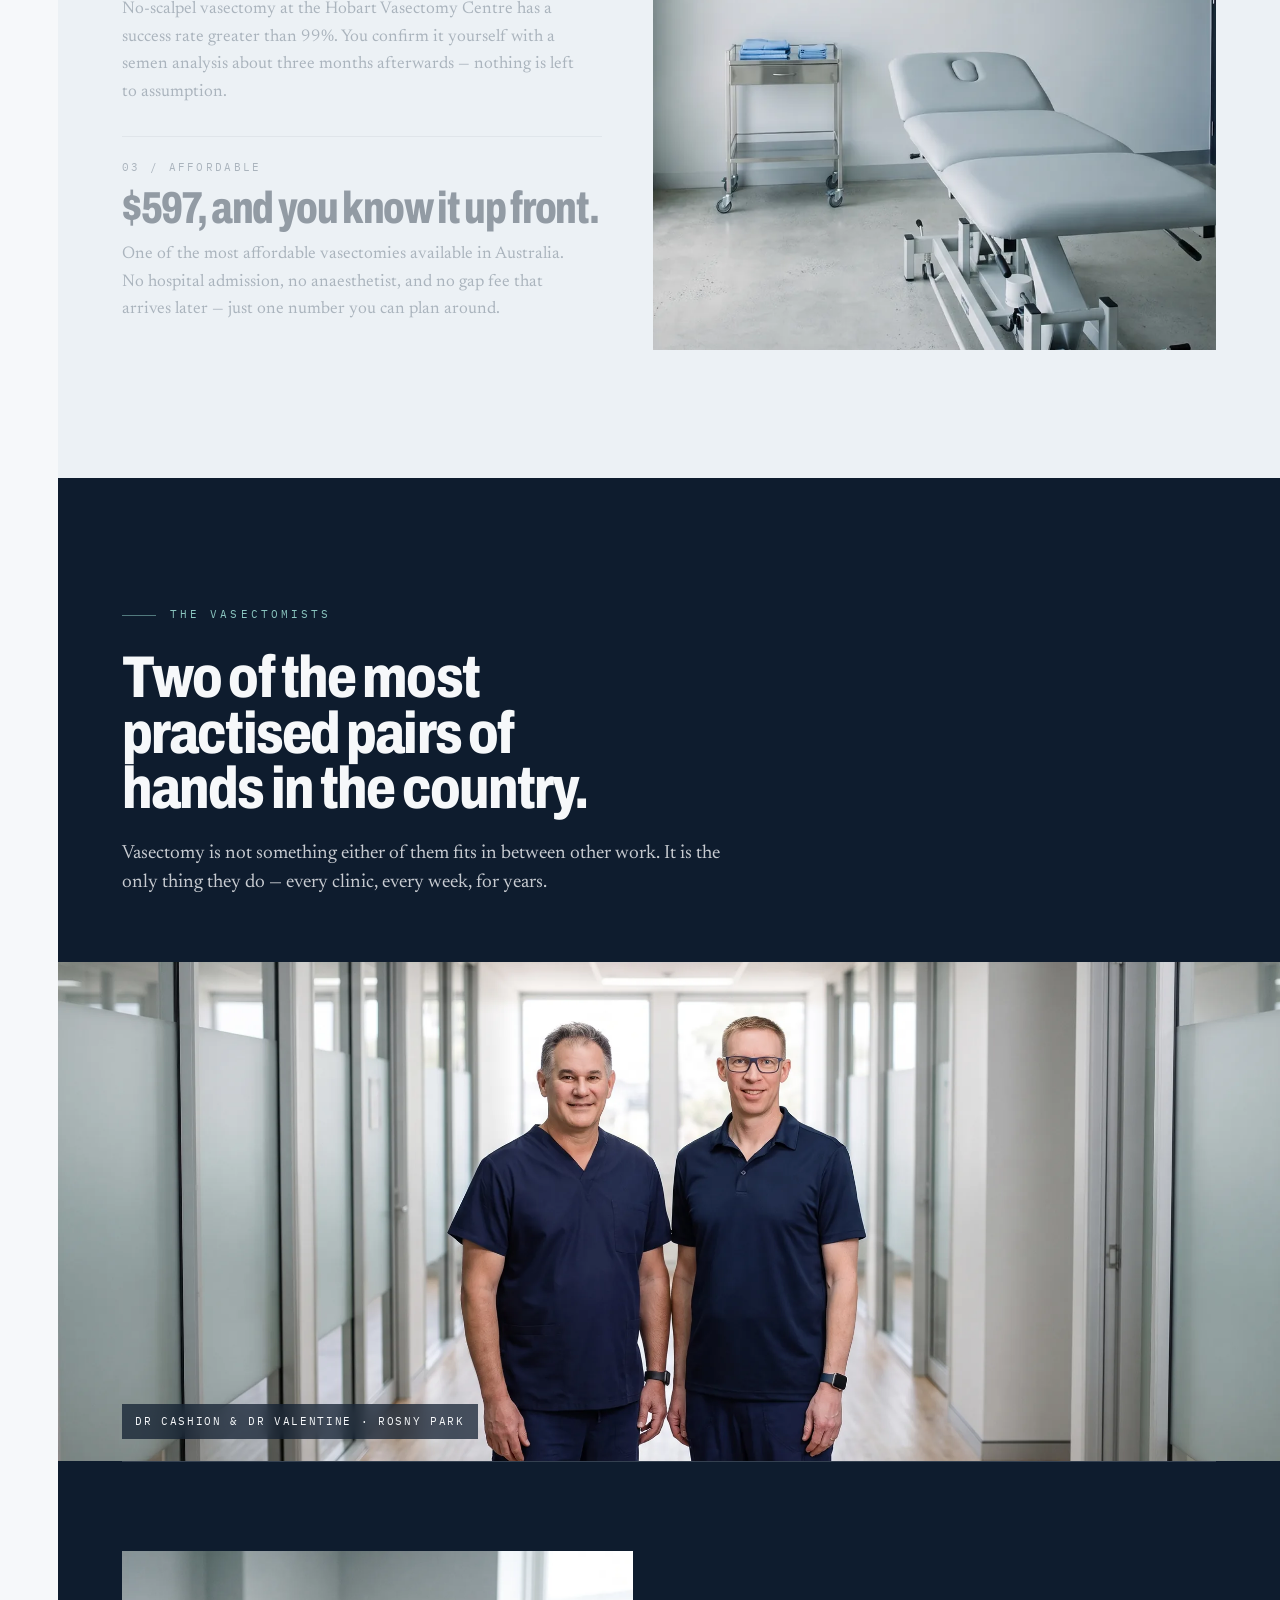
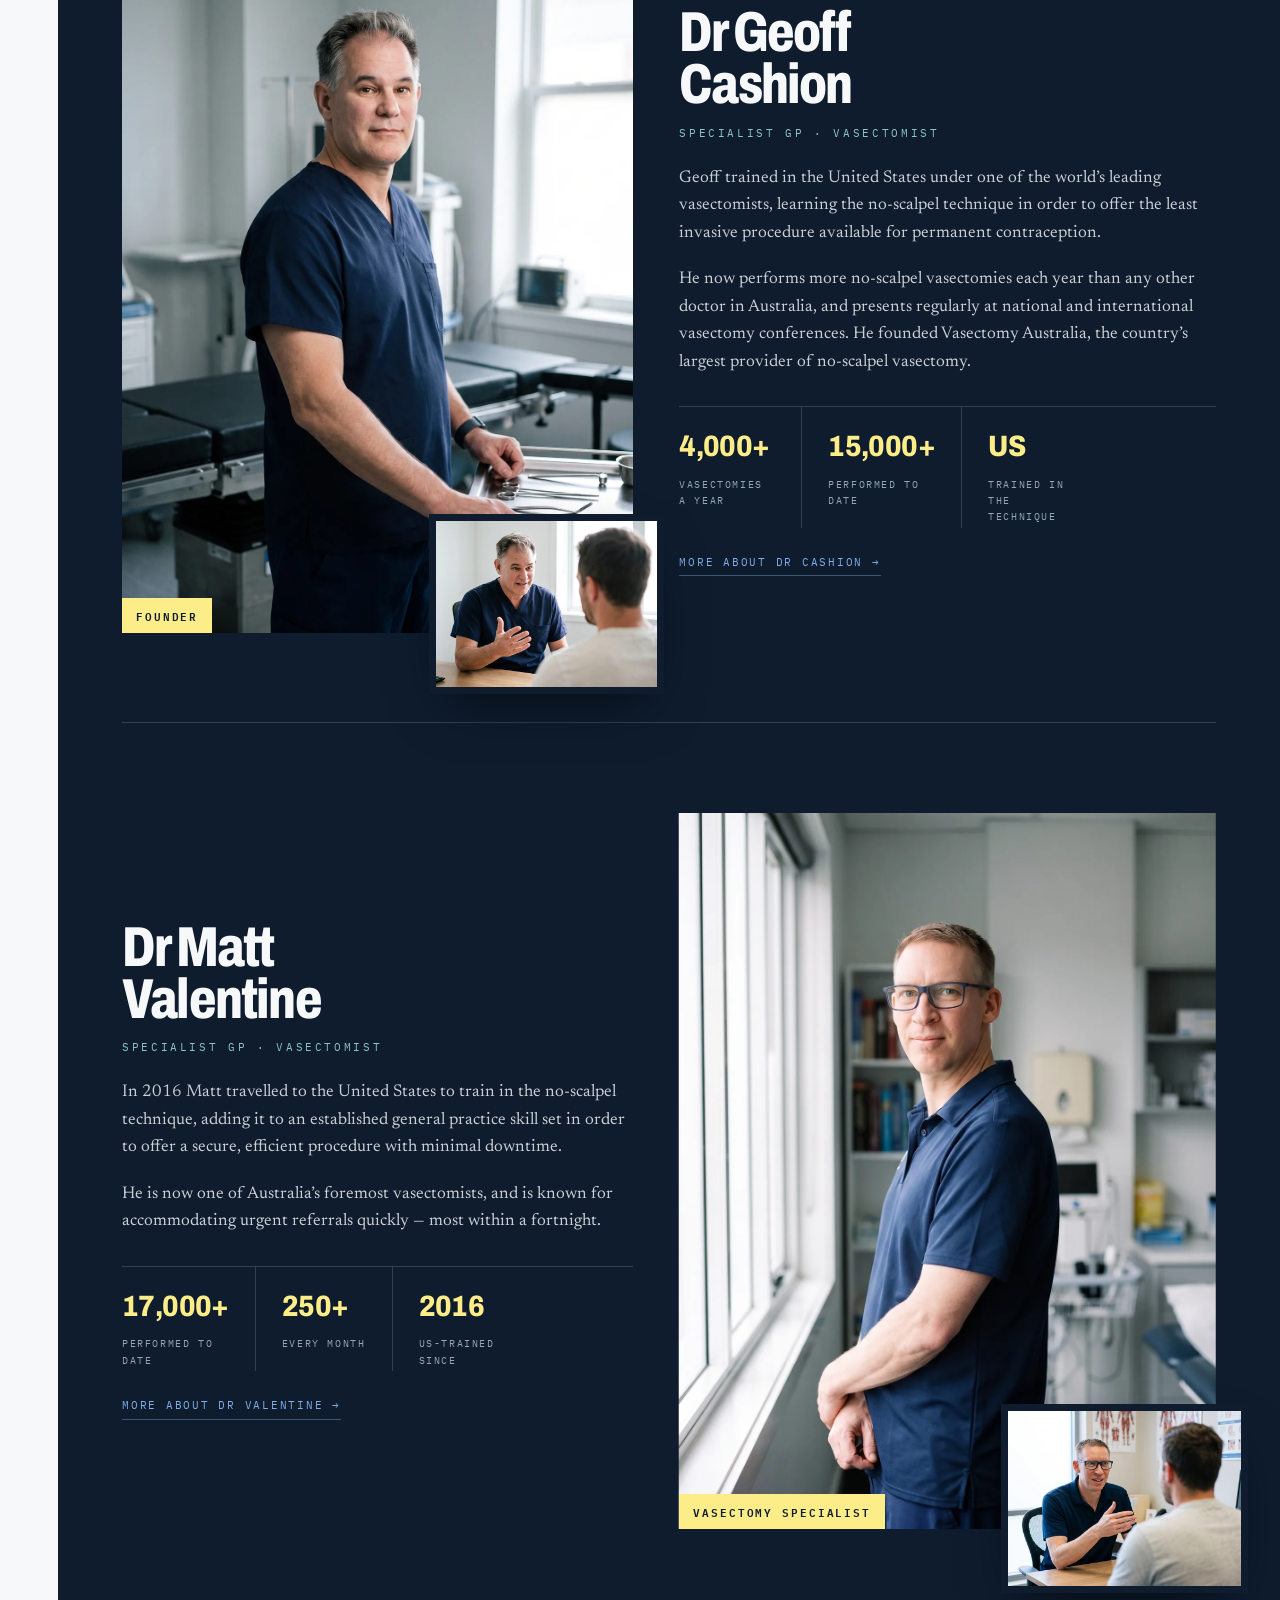
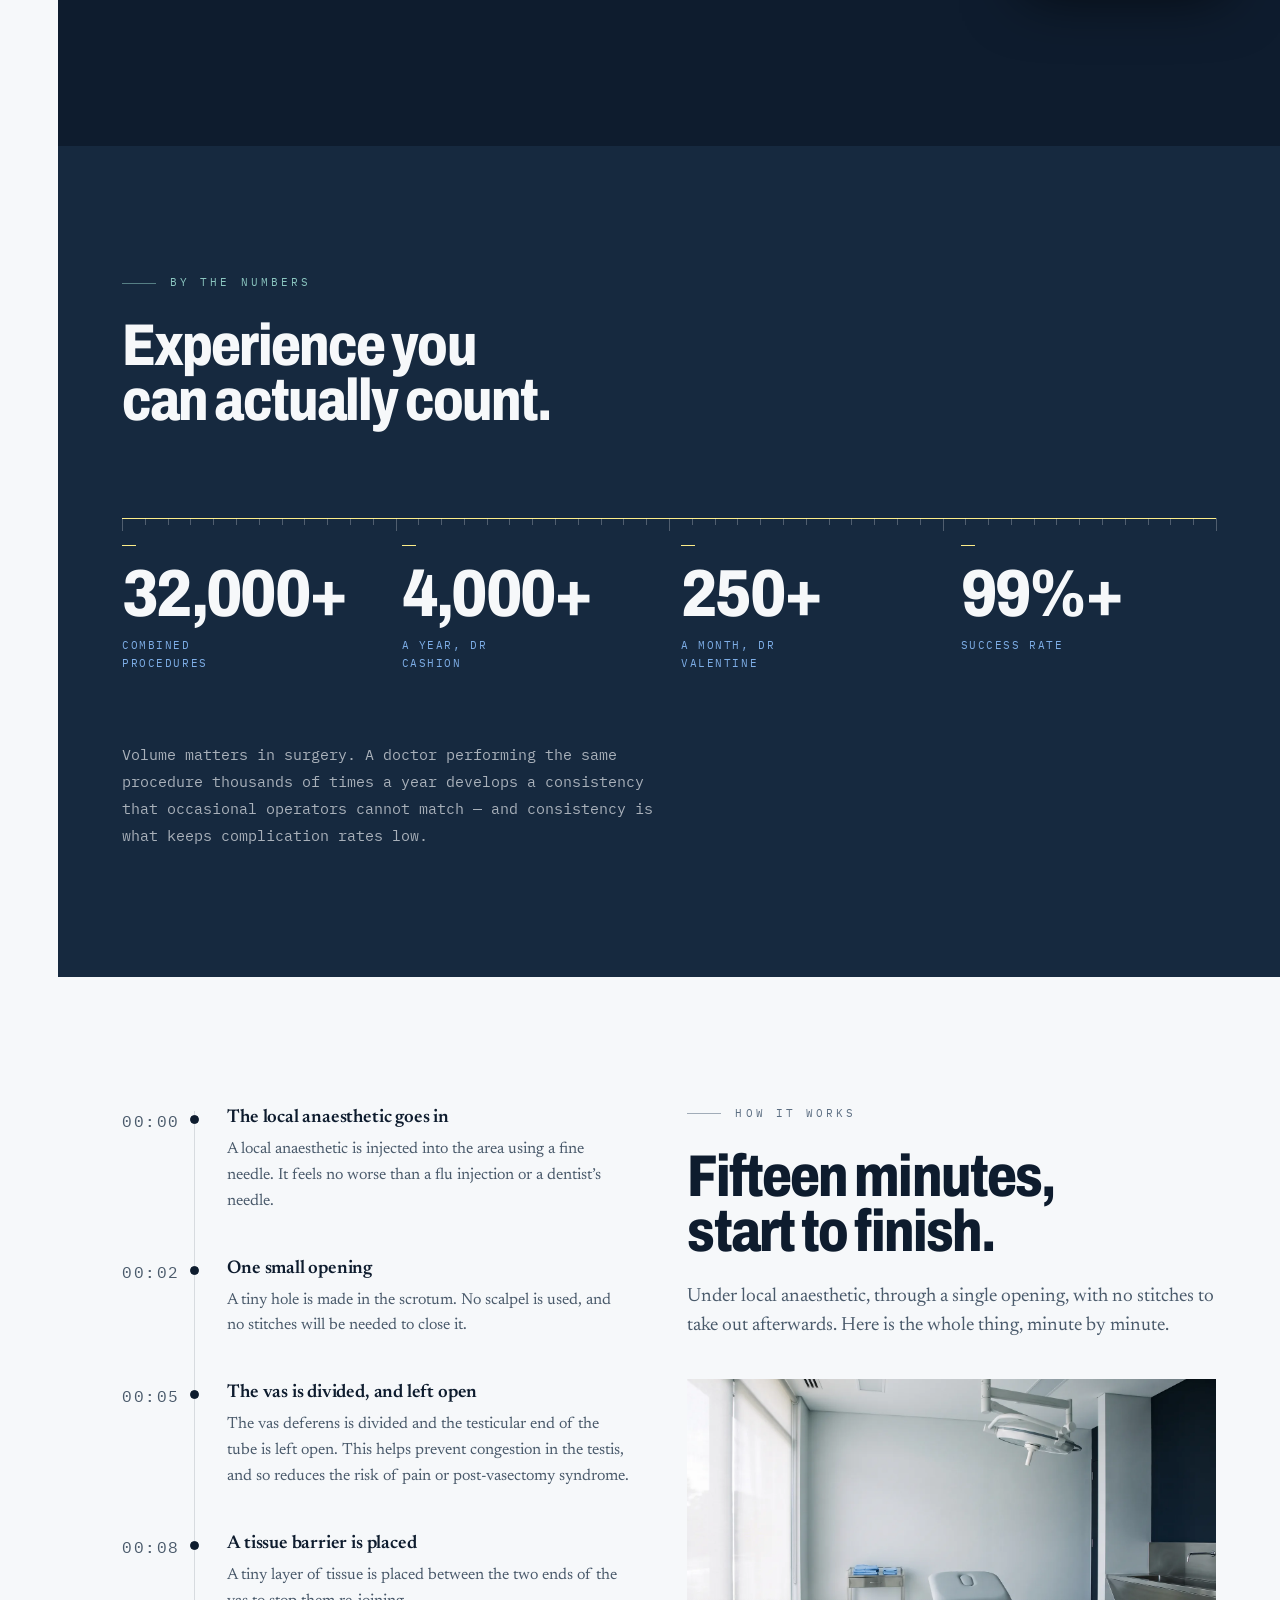
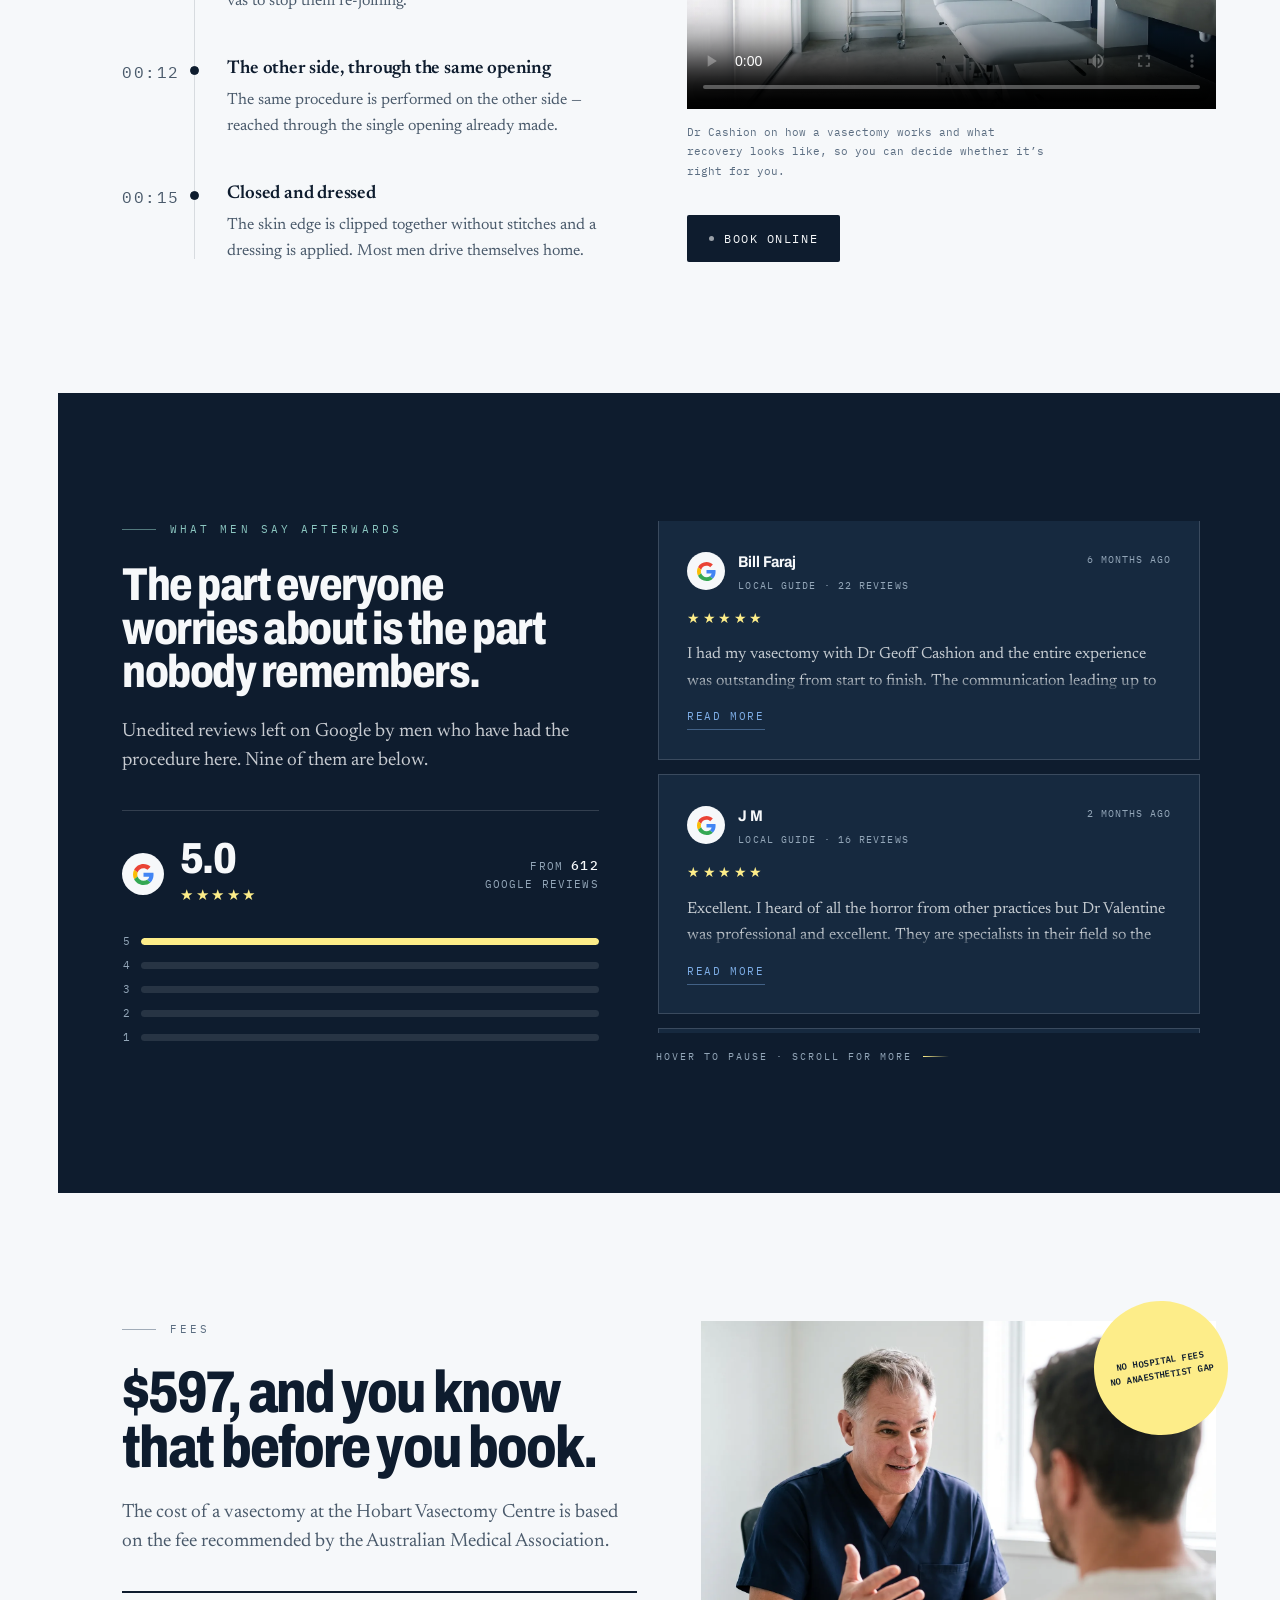
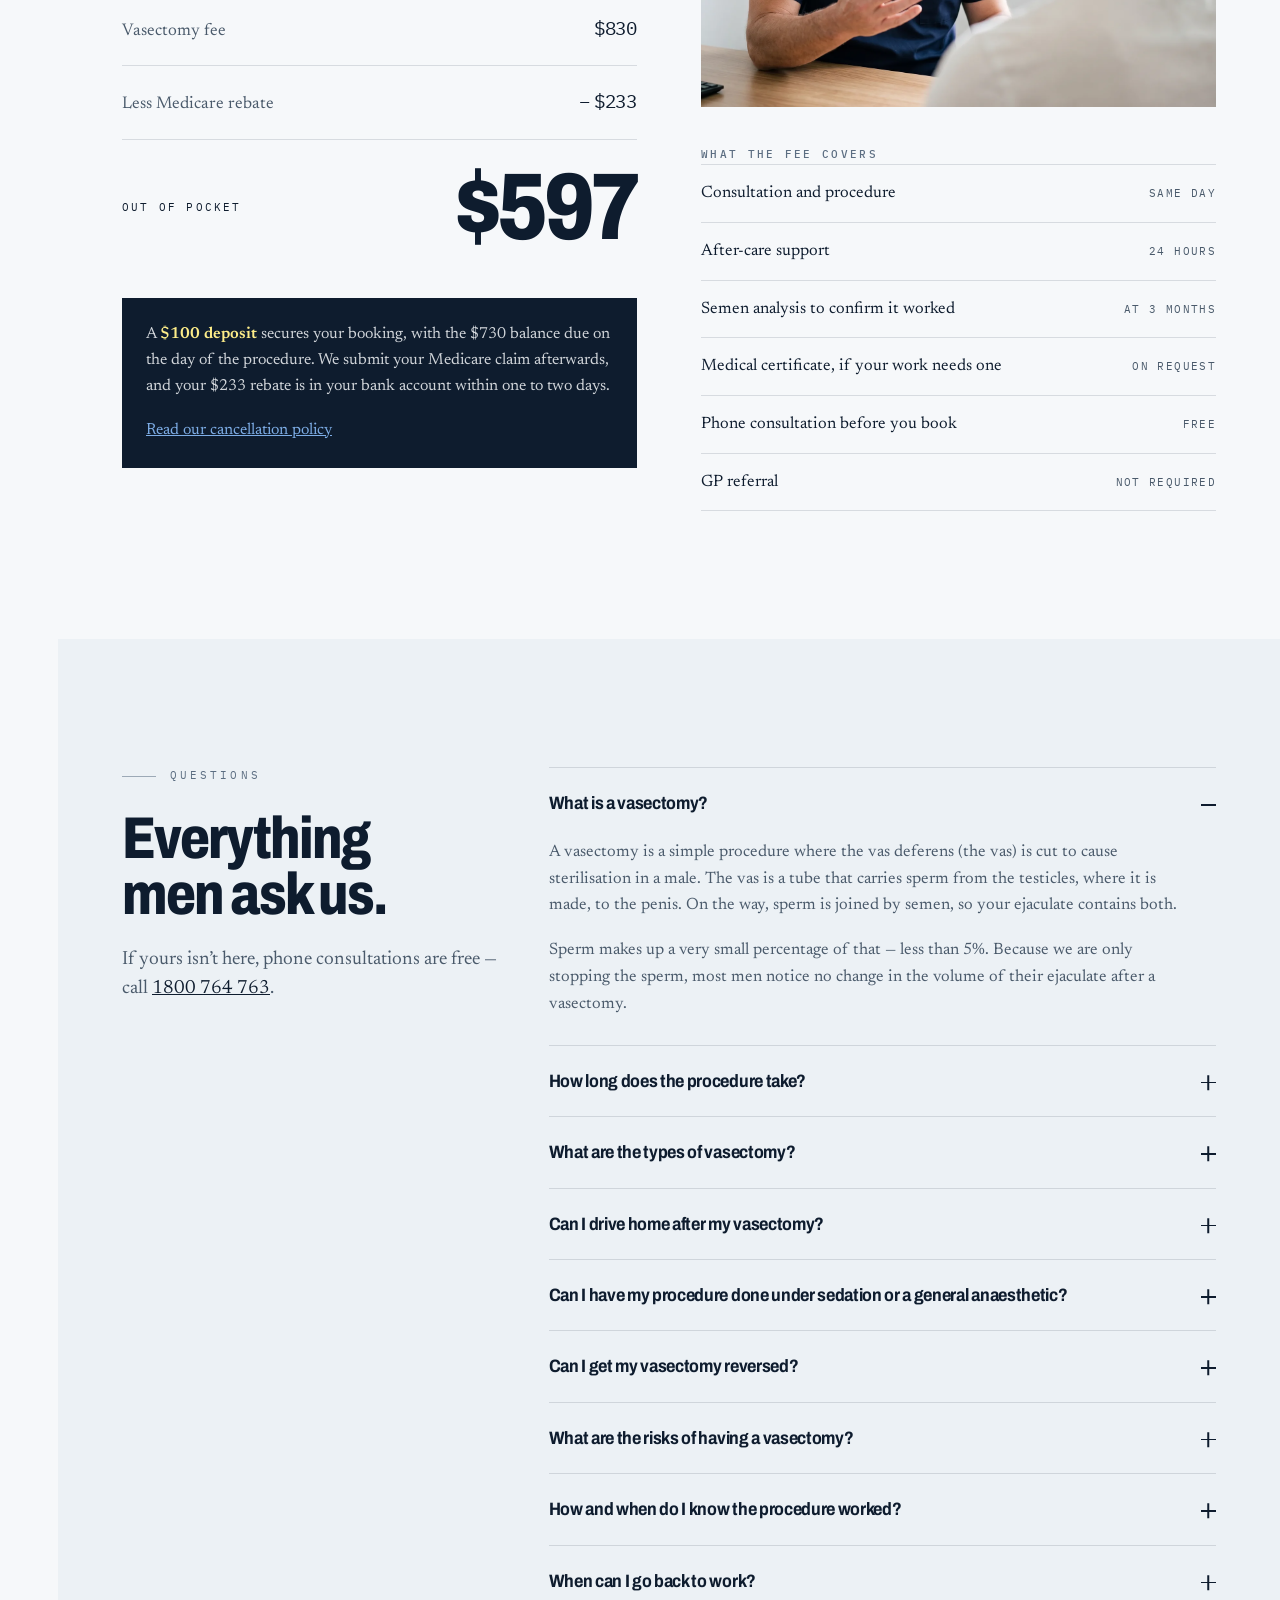
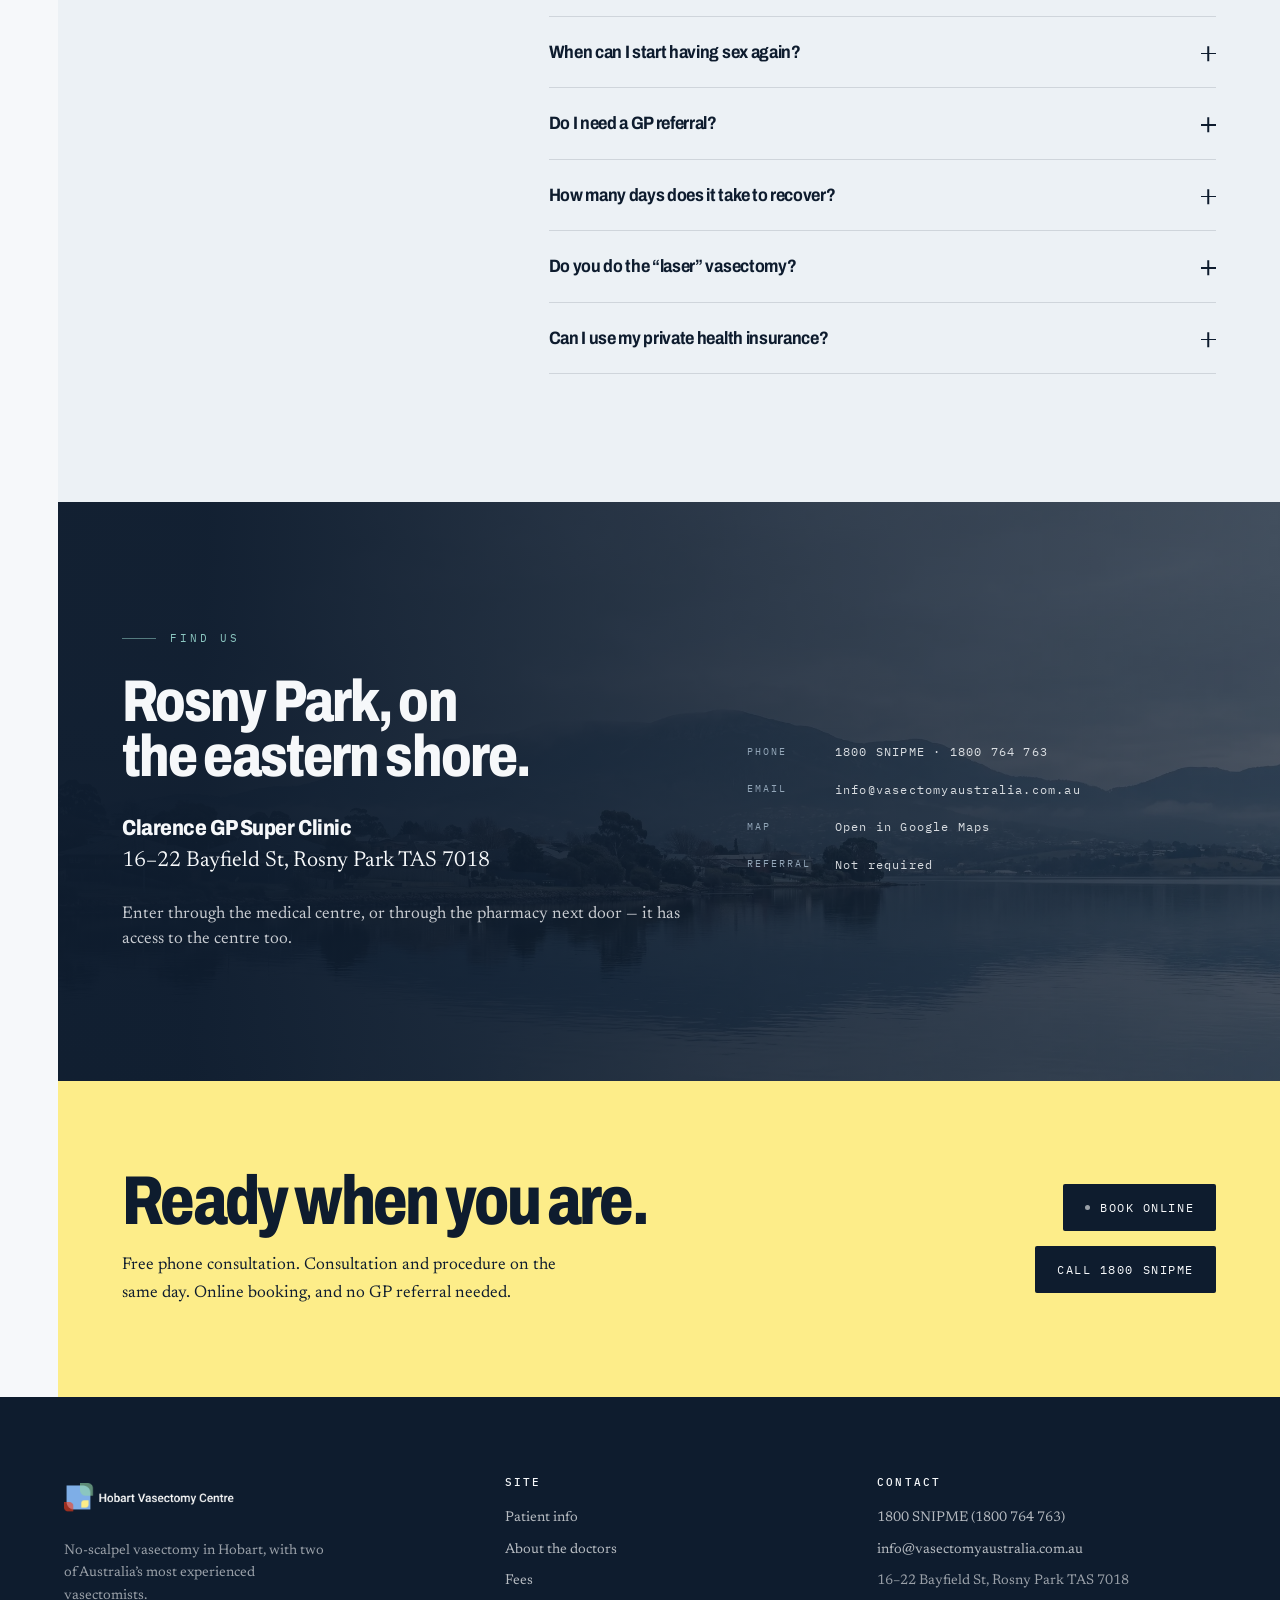
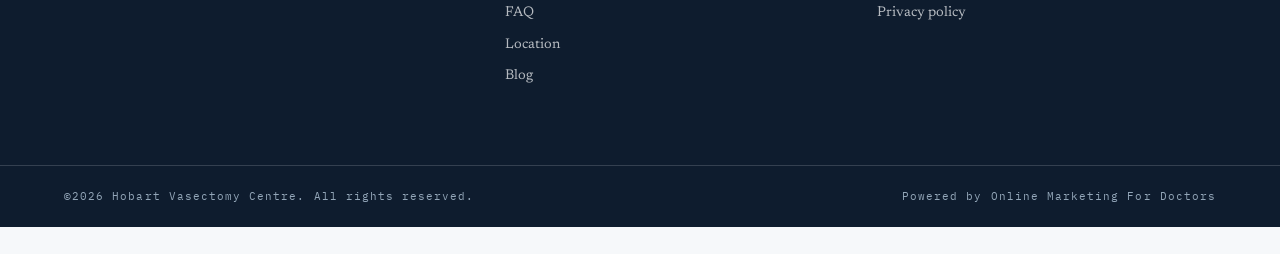
==== commit 98a1c37f: "Swap procedure columns, resize logo, mobile hero fixes, back-to-top Procedure section now reads sequ" ====
--- a/index.html
+++ b/index.html
@@ -221,7 +221,7 @@
 <section class="section proc" id="procedure" data-spine="How it works">
   <div class="wrap proc__grid">
 
-    <div class="proc__left">
+    <div class="proc__intro">
       <p class="eyebrow" data-rev>How it works</p>
       <h2 class="h2" data-rev data-rev-d="1">Fifteen minutes, start to finish.</h2>
       <p class="lede" data-rev data-rev-d="2">Under local anaesthetic, through a single opening, with no stitches to take out afterwards. Here is the whole thing, minute by minute.</p>
@@ -235,7 +235,7 @@
       <a class="btn btn--ink proc__cta" href="https://bookings.gettimely.com/vasectomyaustralia/bb/book?location=311811&amp;product=3705203%3ASV&amp;staff=288783" rel="noopener"><span class="btn__dot"></span>Book online</a>
     </div>
 
-    <div class="proc__right">
+    <div class="proc__seq">
 <div class="steps">
       <div class="step" data-rev>
         <p class="step__t">00:00</p>
@@ -624,6 +624,12 @@
   </div>
 </footer>
 
+<button class="totop" id="toTop" type="button" aria-label="Back to top">
+  <svg viewBox="0 0 24 24" fill="none" stroke="currentColor" stroke-width="1.8" stroke-linecap="round" stroke-linejoin="round" aria-hidden="true" focusable="false">
+    <path d="M12 19V5M5 12l7-7 7 7"/>
+  </svg>
+</button>
+
 <script src="assets/js/site.js" defer></script>
 </body>
 </html>
--- a/assets/css/site.css
+++ b/assets/css/site.css
@@ -152,13 +152,20 @@
   border-bottom-color:rgba(255,255,255,.10);
 }
 .brand{display:flex;align-items:center;gap:12px;text-decoration:none;flex:0 0 auto}
-.brand img{width:158px;height:auto}
+/* The mark is large while the page is at rest and gives back space once the
+   masthead condenses on scroll. Clamped so it never crowds the nav at the
+   width where the nav first appears. */
+.brand img{width:clamp(158px,17vw,237px);height:auto;transition:width .35s var(--ease)}
+.site-header.is-stuck .brand img{width:158px}
+
+@media (max-width:1099px){
+  .brand img,.site-header.is-stuck .brand img{width:clamp(190px,56vw,226px)}
+}
 @media (max-width:680px){
-  .brand img{width:174px}          /* half again as large as before */
   .site-header .btn{padding:11px 14px;font-size:10.5px;letter-spacing:.09em}
   .site-header__inner{gap:9px;padding-inline:16px}
 }
-@media (max-width:400px){.brand img{width:150px}}
+
 
 /* call button — phones only; desktop keeps the number in the footer and nav */
 .hdr-tel{
@@ -175,7 +182,7 @@
   .brand{margin-right:auto}
   .site-header .hdr-book{display:none;margin-left:0}
   .site-header.is-stuck .brand{display:none}
-  .site-header.is-stuck .hdr-book{display:inline-flex;margin-right:auto;animation:hdrIn .32s var(--ease-out) both}
+  .site-header.is-stuck .hdr-book{display:inline-flex;margin-left:0;margin-right:auto;animation:hdrIn .32s var(--ease-out) both}
   .hdr-tel{display:grid}
 }
 @keyframes hdrIn{from{opacity:0;transform:translateX(-8px)}to{opacity:1;transform:none}}
@@ -278,6 +285,13 @@
 }
 .hero__fig figcaption b{display:block;font-weight:500;color:var(--yellow);margin-bottom:3px}
 @keyframes heroIn{to{opacity:1;transform:scale(-1,1)}}
+@keyframes heroInPlain{to{opacity:1;transform:scale(1)}}
+@media (max-width:999px){
+  .hero__fig:first-child img{transform:scale(1.05);animation-name:heroInPlain}
+}
+@media (max-width:999px) and (prefers-reduced-motion:reduce){
+  .hero__fig:first-child img{transform:none}
+}
 
 .hero__inner{
   grid-area:copy;position:relative;z-index:2;
@@ -308,12 +322,11 @@
 
 .gbadge{
   display:inline-flex;align-items:center;gap:11px;align-self:flex-start;
-  margin-top:clamp(20px,2.8vh,30px);padding:10px 15px 10px 12px;
-  border:1px solid var(--rule-dk);border-radius:2px;text-decoration:none;
-  background:rgba(246,248,250,.035);
-  transition:border-color .28s var(--ease),background .28s var(--ease),transform .28s var(--ease);
-}
-.gbadge:hover{border-color:rgba(246,248,250,.34);background:rgba(246,248,250,.07);transform:translateY(-1px)}
+  margin-top:clamp(22px,3vh,32px);text-decoration:none;
+  transition:opacity .28s var(--ease);
+}
+.gbadge:hover{opacity:.82}
+.gbadge:focus-visible{outline-offset:6px}
 .gbadge__g{
   width:26px;height:26px;border-radius:50%;background:var(--paper);
   display:grid;place-content:center;flex:0 0 auto;
@@ -521,9 +534,12 @@
 .proc{background:var(--paper)}
 .proc__grid{display:grid;gap:clamp(36px,4.5vw,76px);align-items:start}
 @media (min-width:1000px){
-  .proc__grid{grid-template-columns:1.02fr .98fr}
-  /* the video stays put while the sequence scrolls past it */
-  .proc__left{position:sticky;top:clamp(96px,13vh,140px)}
+  .proc__grid{grid-template-columns:.98fr 1.02fr}
+  /* Sequence reads down the left, the video holds beside it on the right.
+     DOM order keeps the heading before its steps for assistive tech; only
+     the visual order swaps. */
+  .proc__seq{order:1}
+  .proc__intro{order:2;position:sticky;top:clamp(96px,13vh,140px)}
 }
 .proc__video{position:relative;background:var(--navy);overflow:hidden;margin-top:clamp(26px,3vw,38px)}
 .proc__video video{width:100%;aspect-ratio:16/10;object-fit:cover;display:block}
@@ -834,6 +850,26 @@
   font-family:var(--mono);font-size:10.5px;letter-spacing:.1em;color:var(--dk-faint);
 }
 
+/* ------------------------------------------------------------ to top --- */
+/* Utility, not a call to action — it stays quiet so it never competes with
+   the booking button, and only appears once there is something to go back to. */
+.totop{
+  position:fixed;z-index:65;
+  right:clamp(14px,2.4vw,30px);bottom:clamp(14px,2.4vw,30px);
+  width:46px;height:46px;border-radius:50%;
+  display:grid;place-content:center;
+  color:var(--paper);background:rgba(14,28,46,.82);
+  border:1px solid rgba(246,248,250,.26);
+  backdrop-filter:saturate(140%) blur(8px);
+  opacity:0;visibility:hidden;transform:translateY(10px);
+  transition:opacity .3s var(--ease),transform .3s var(--ease),
+             visibility .3s var(--ease),color .25s,border-color .25s,background .25s;
+}
+.totop.is-on{opacity:1;visibility:visible;transform:none}
+.totop svg{width:19px;height:19px;display:block}
+.totop:hover{color:var(--yellow);border-color:var(--yellow);background:rgba(14,28,46,.95)}
+@media (max-width:680px){.totop{width:42px;height:42px}}
+
 /* -------------------------------------------------------------- reveal -- */
 [data-rev]{
   opacity:0;transform:translateY(22px);
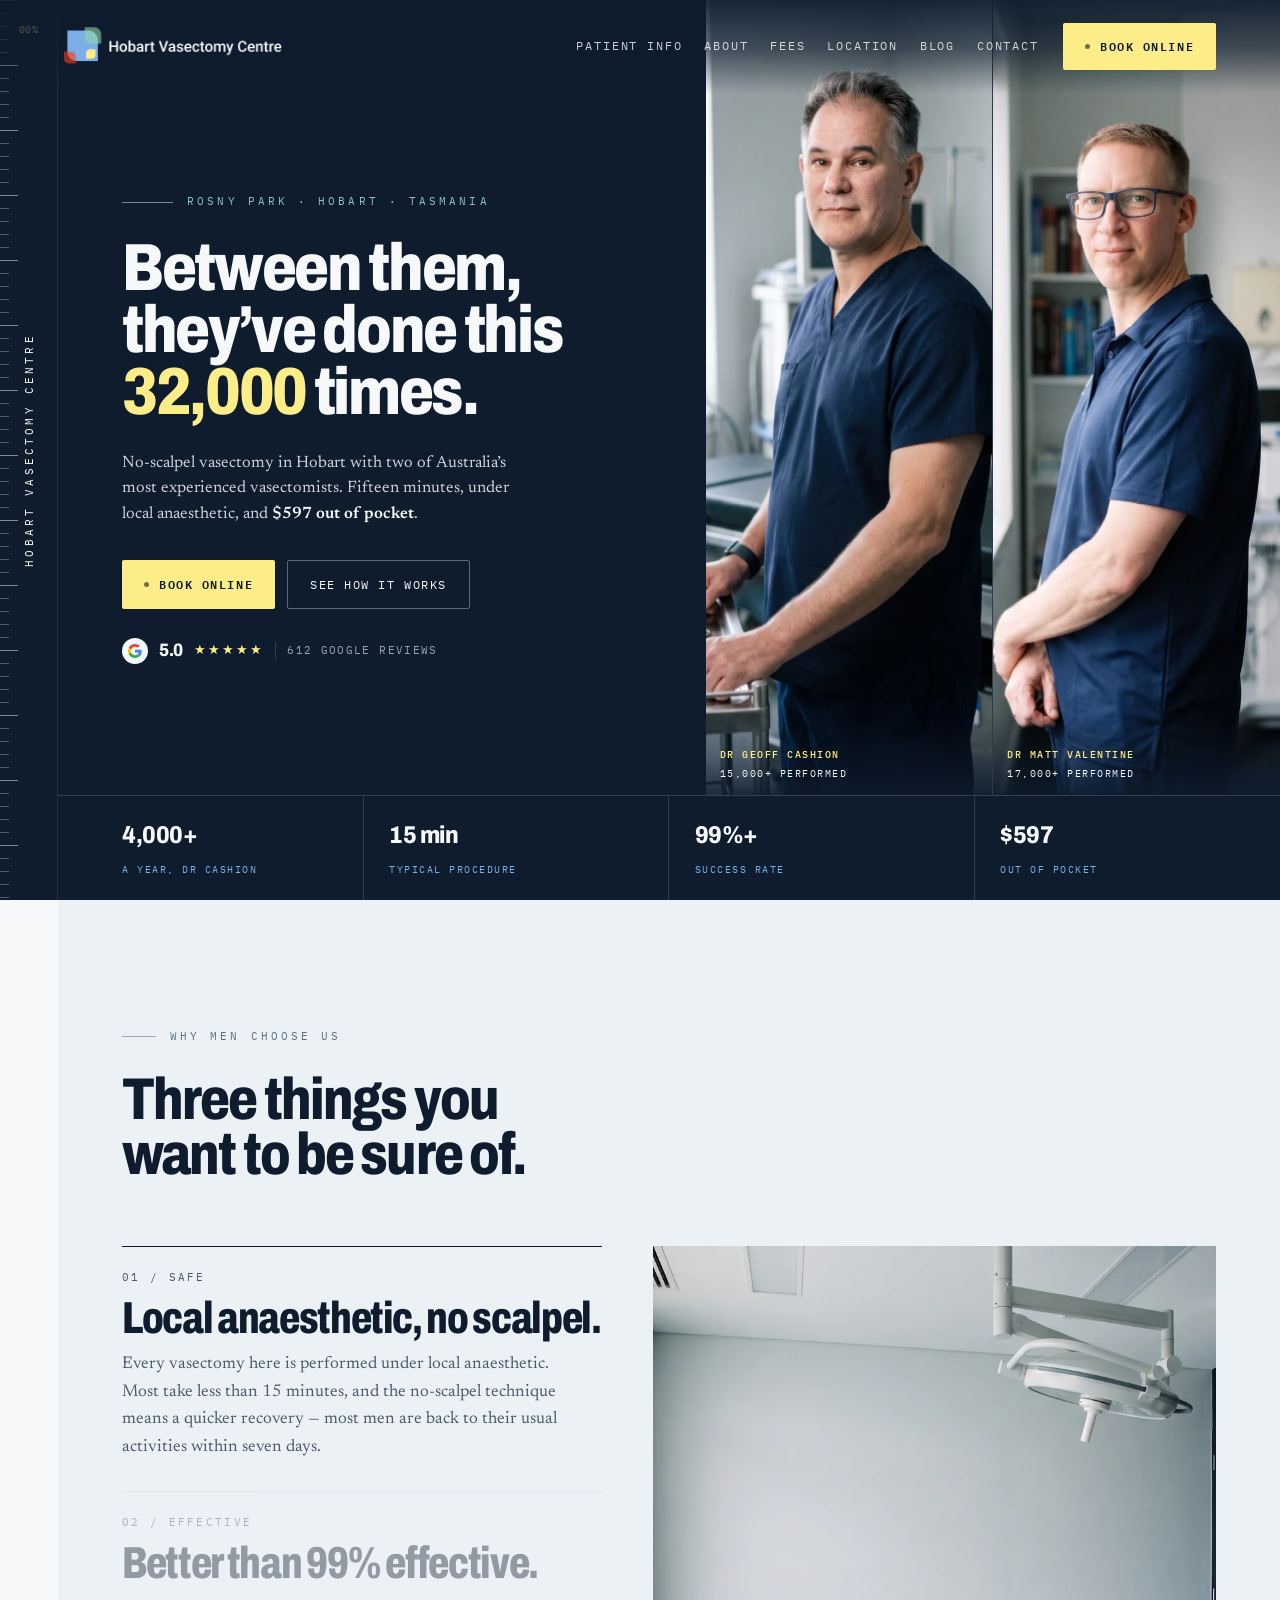
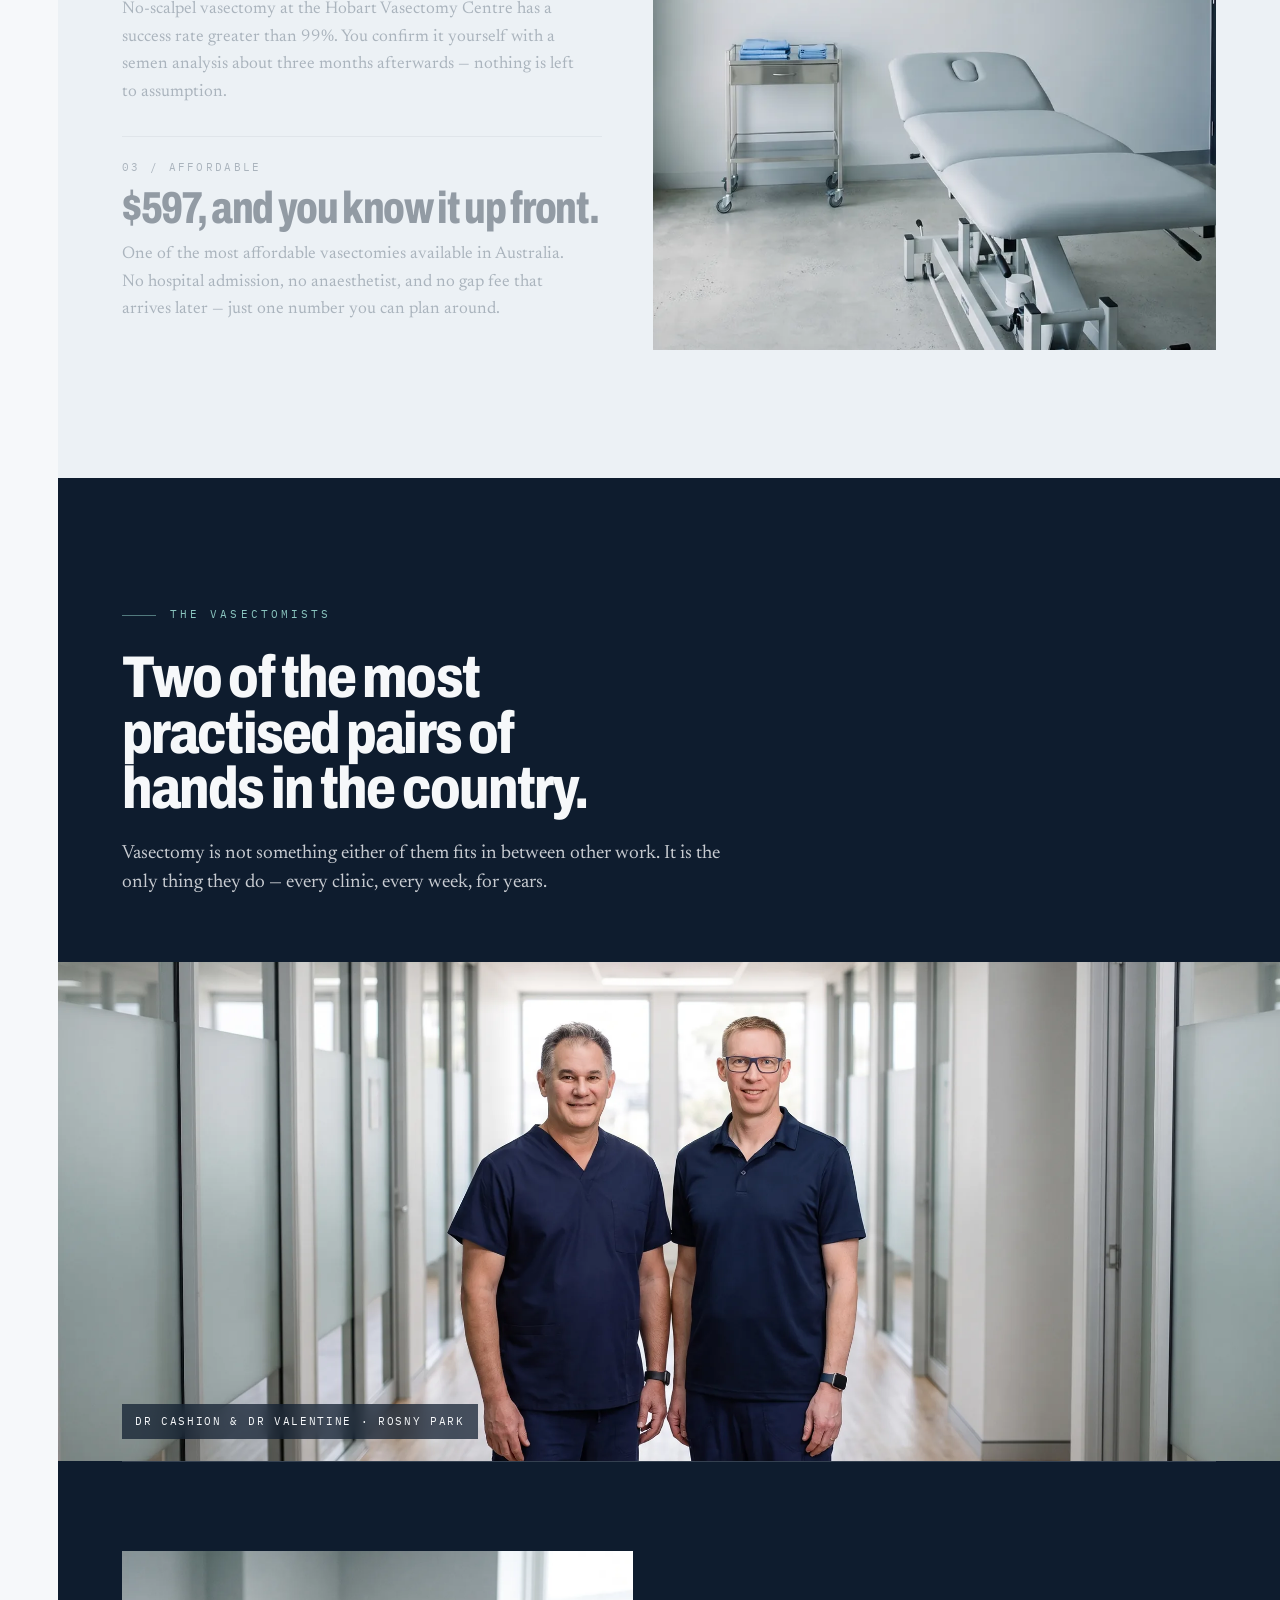
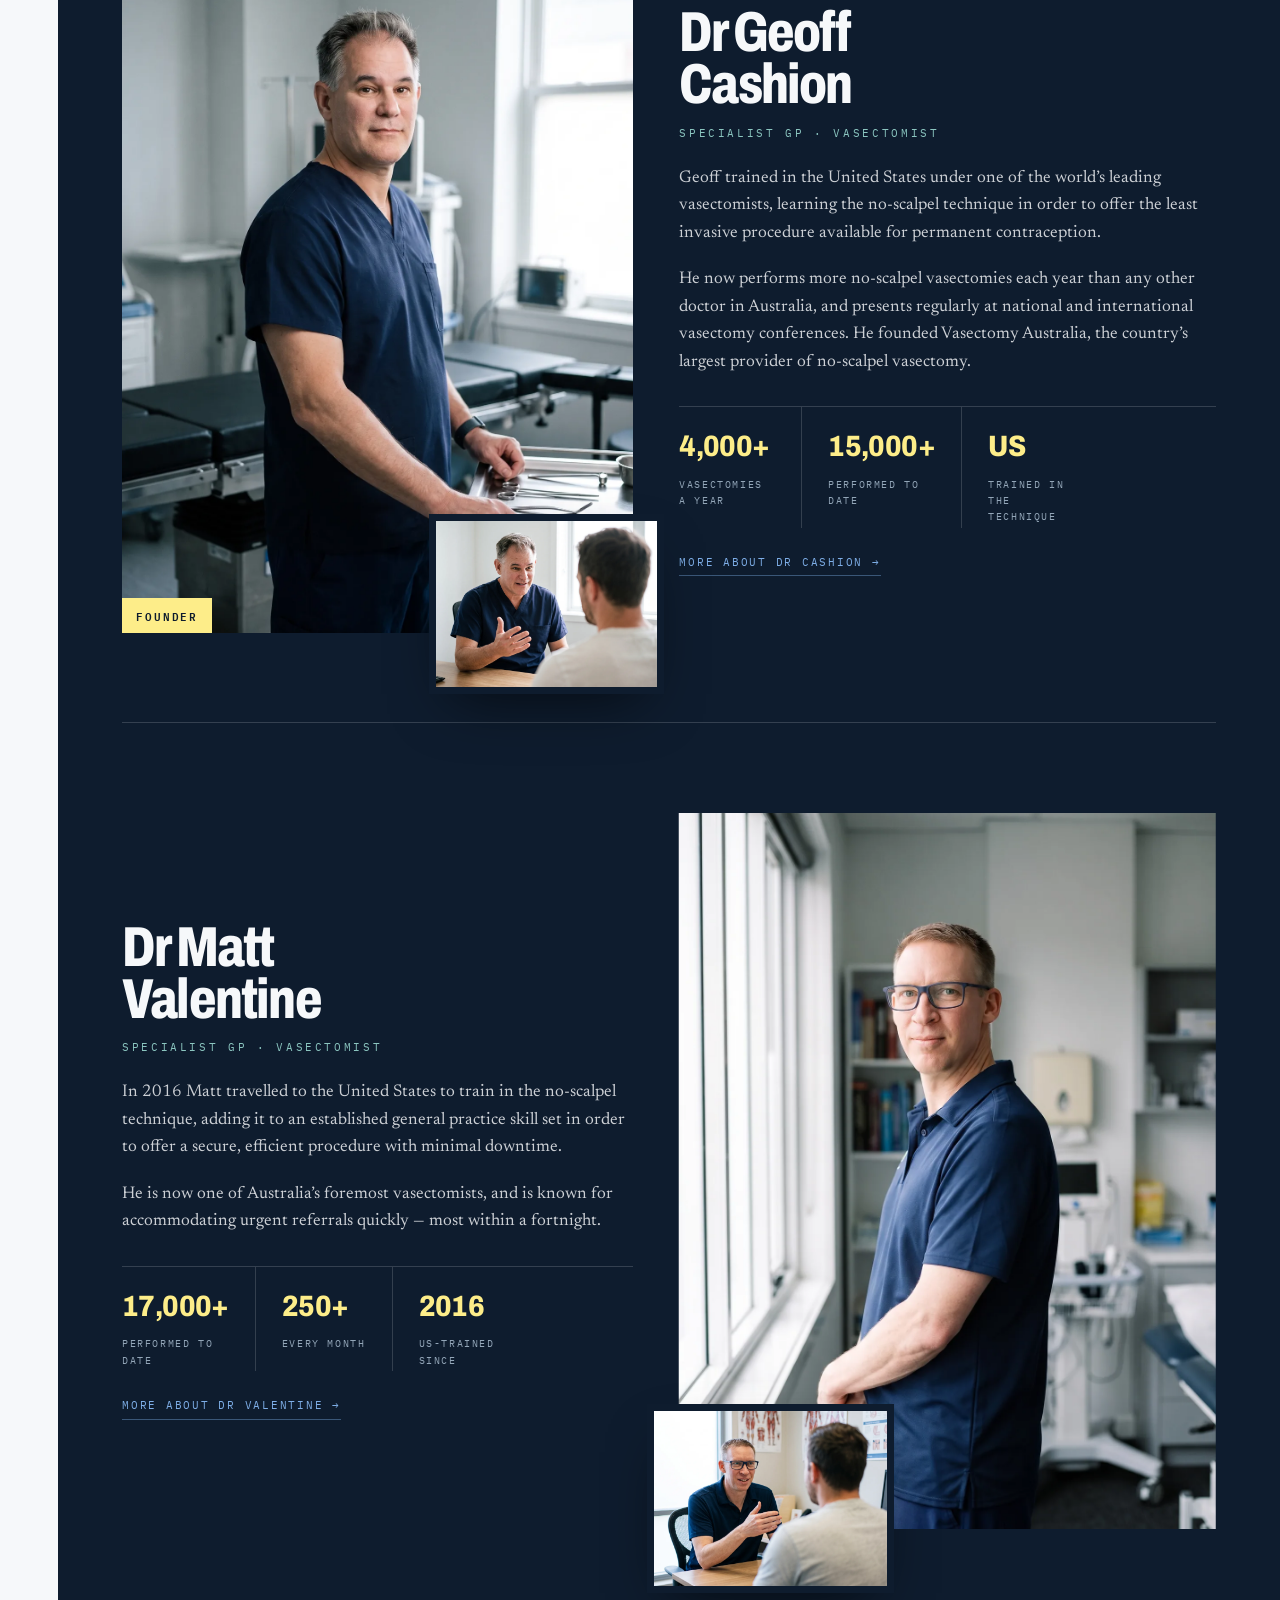
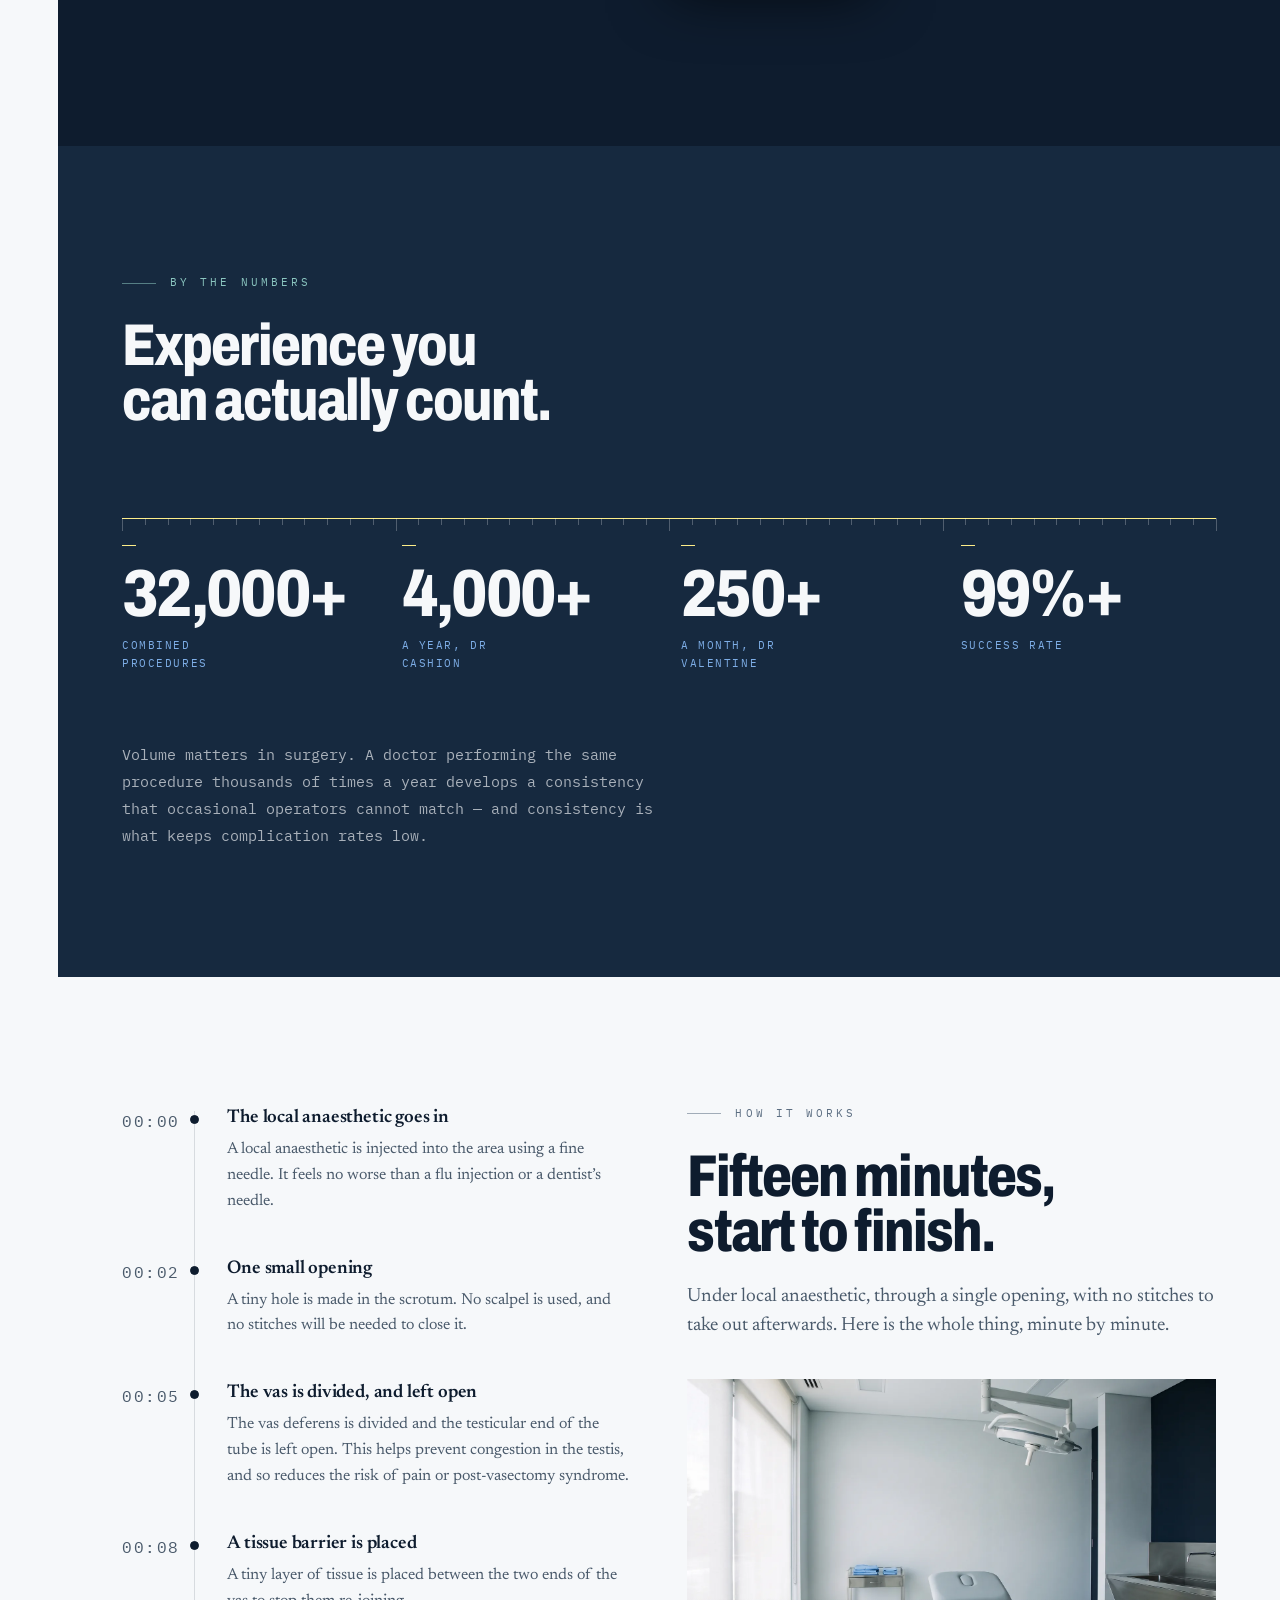
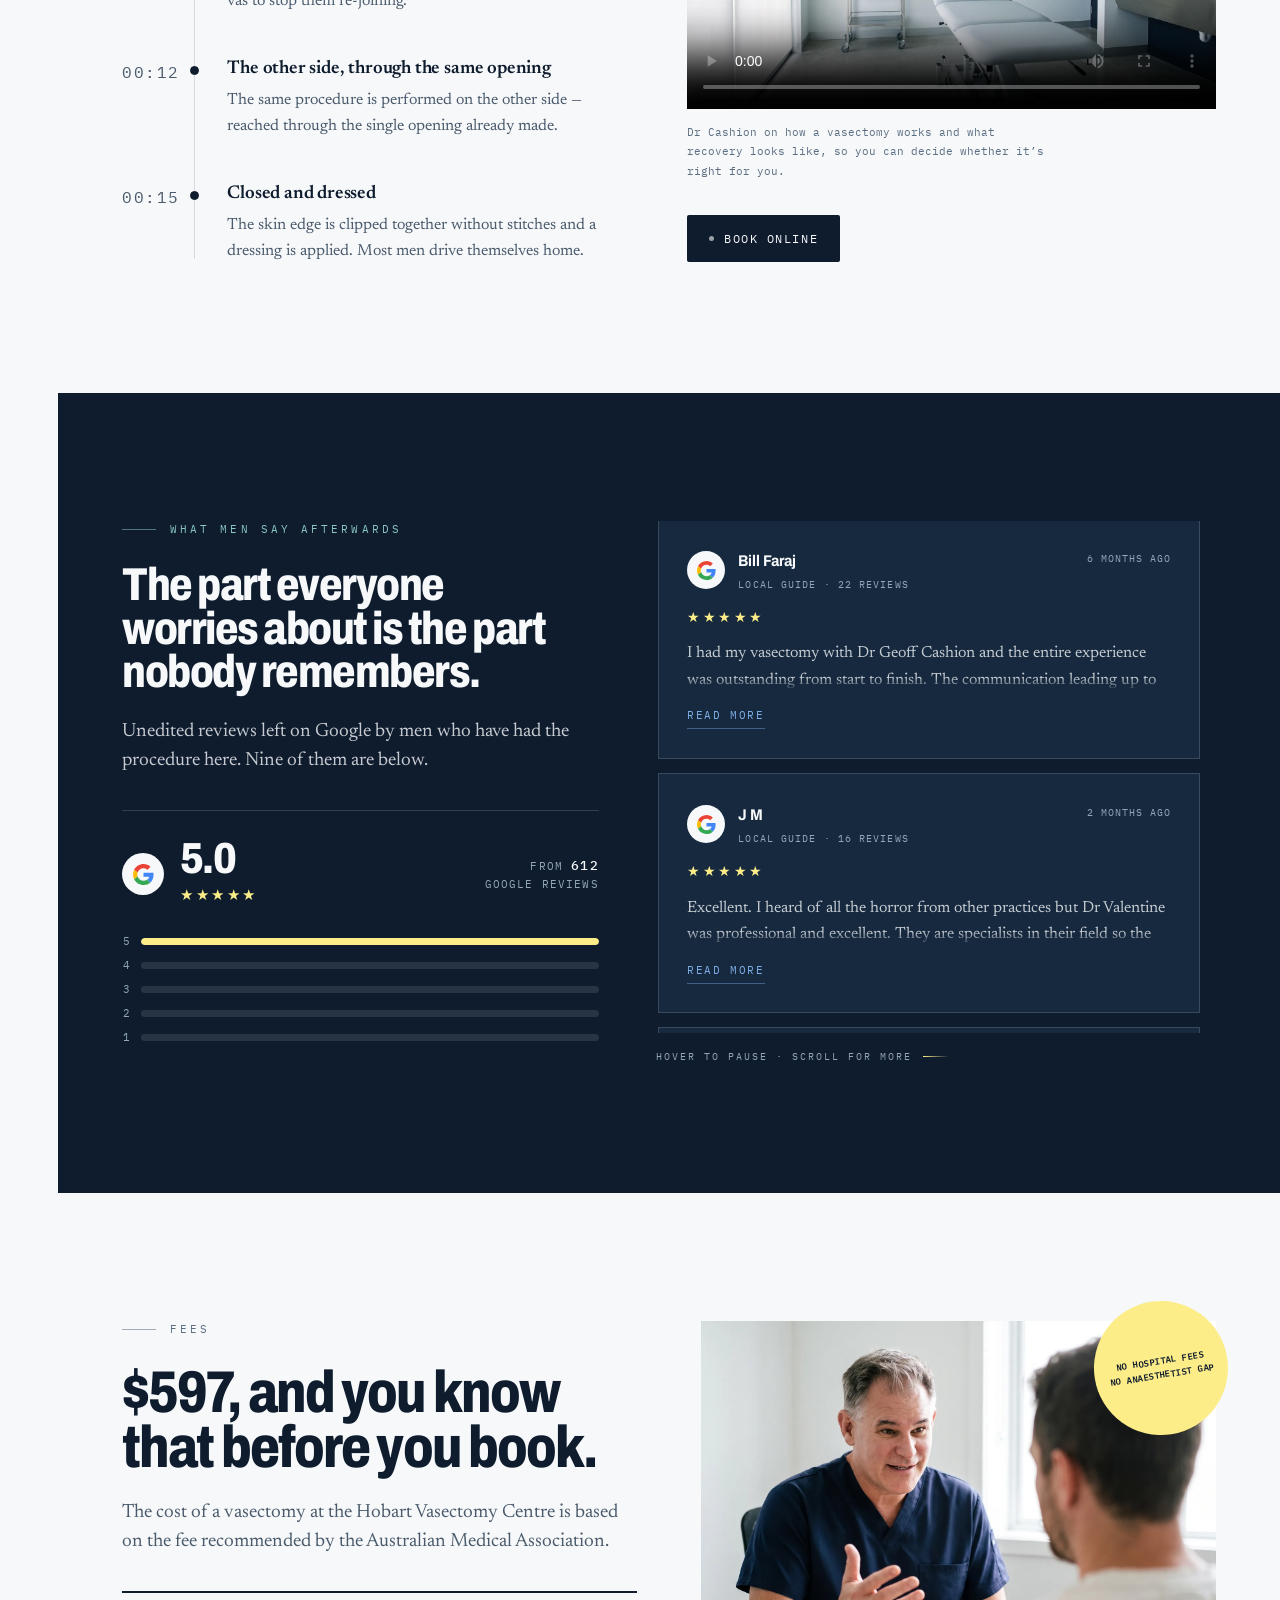
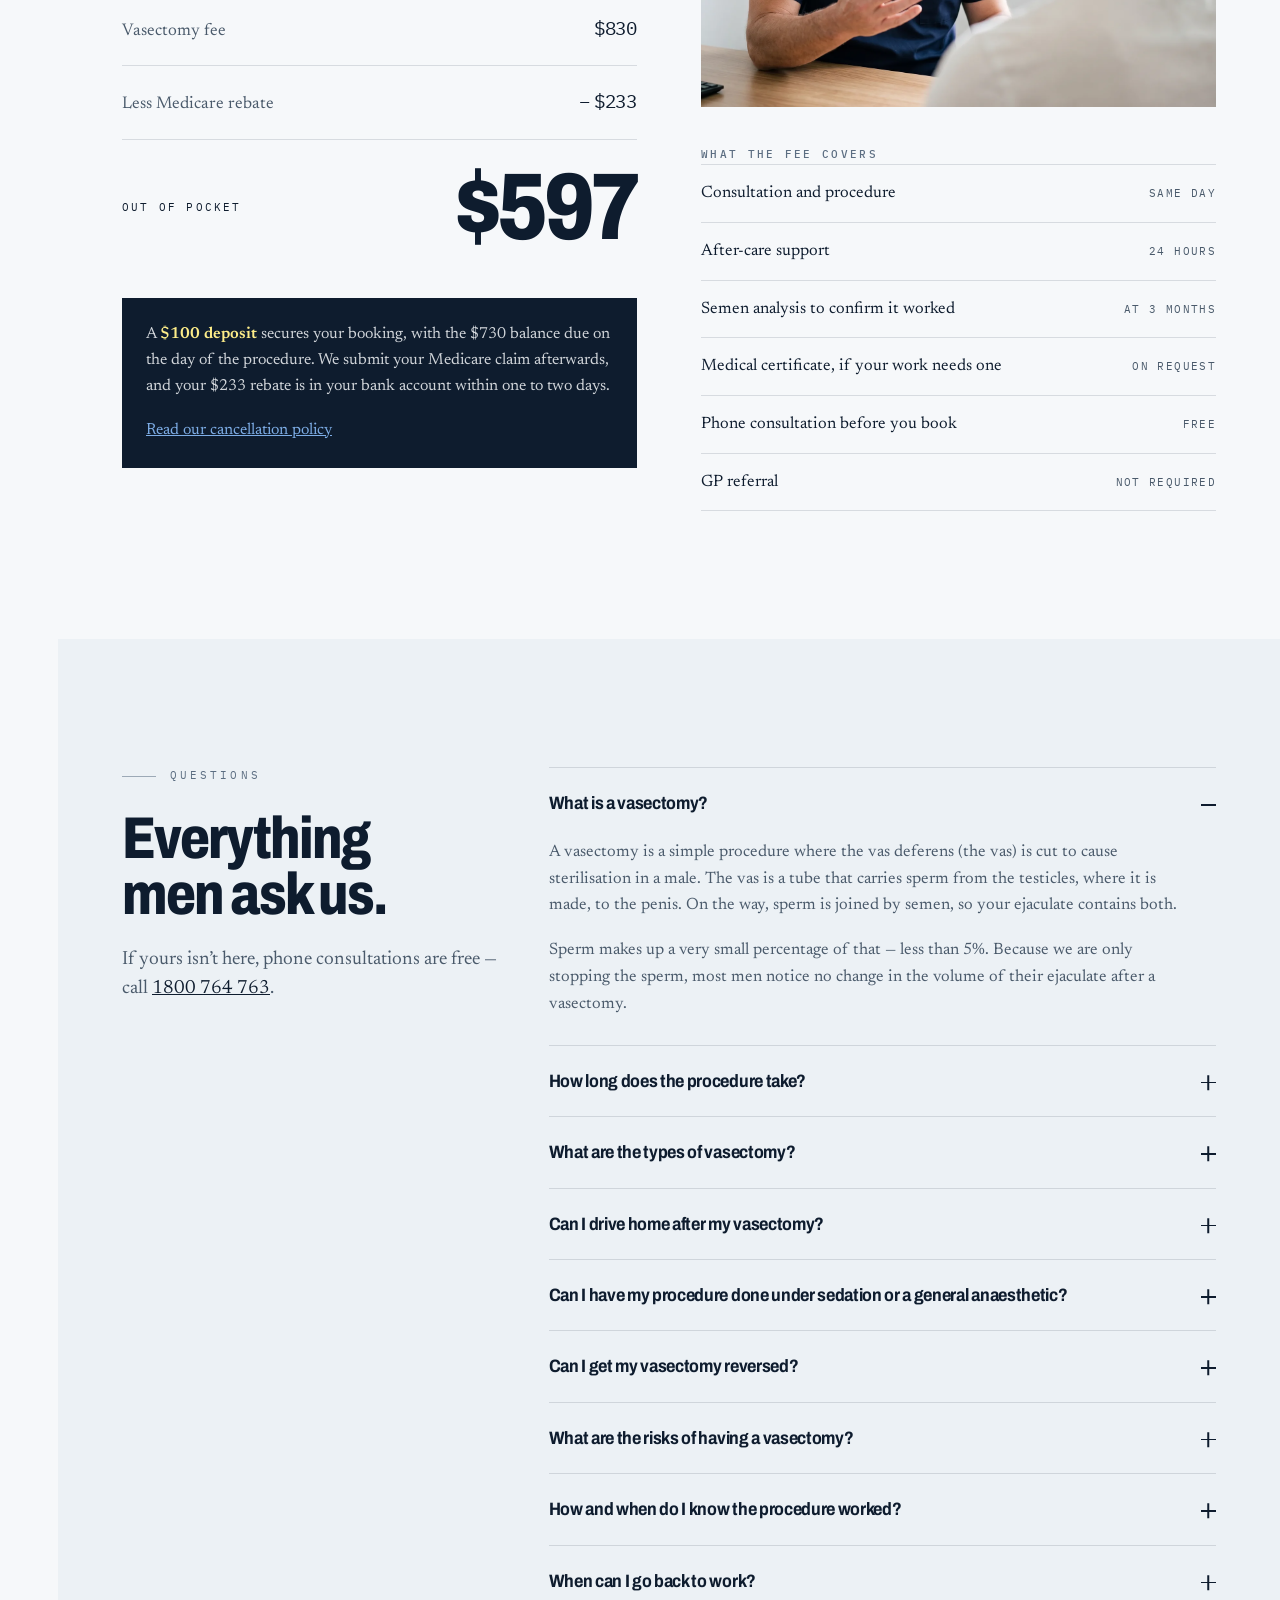
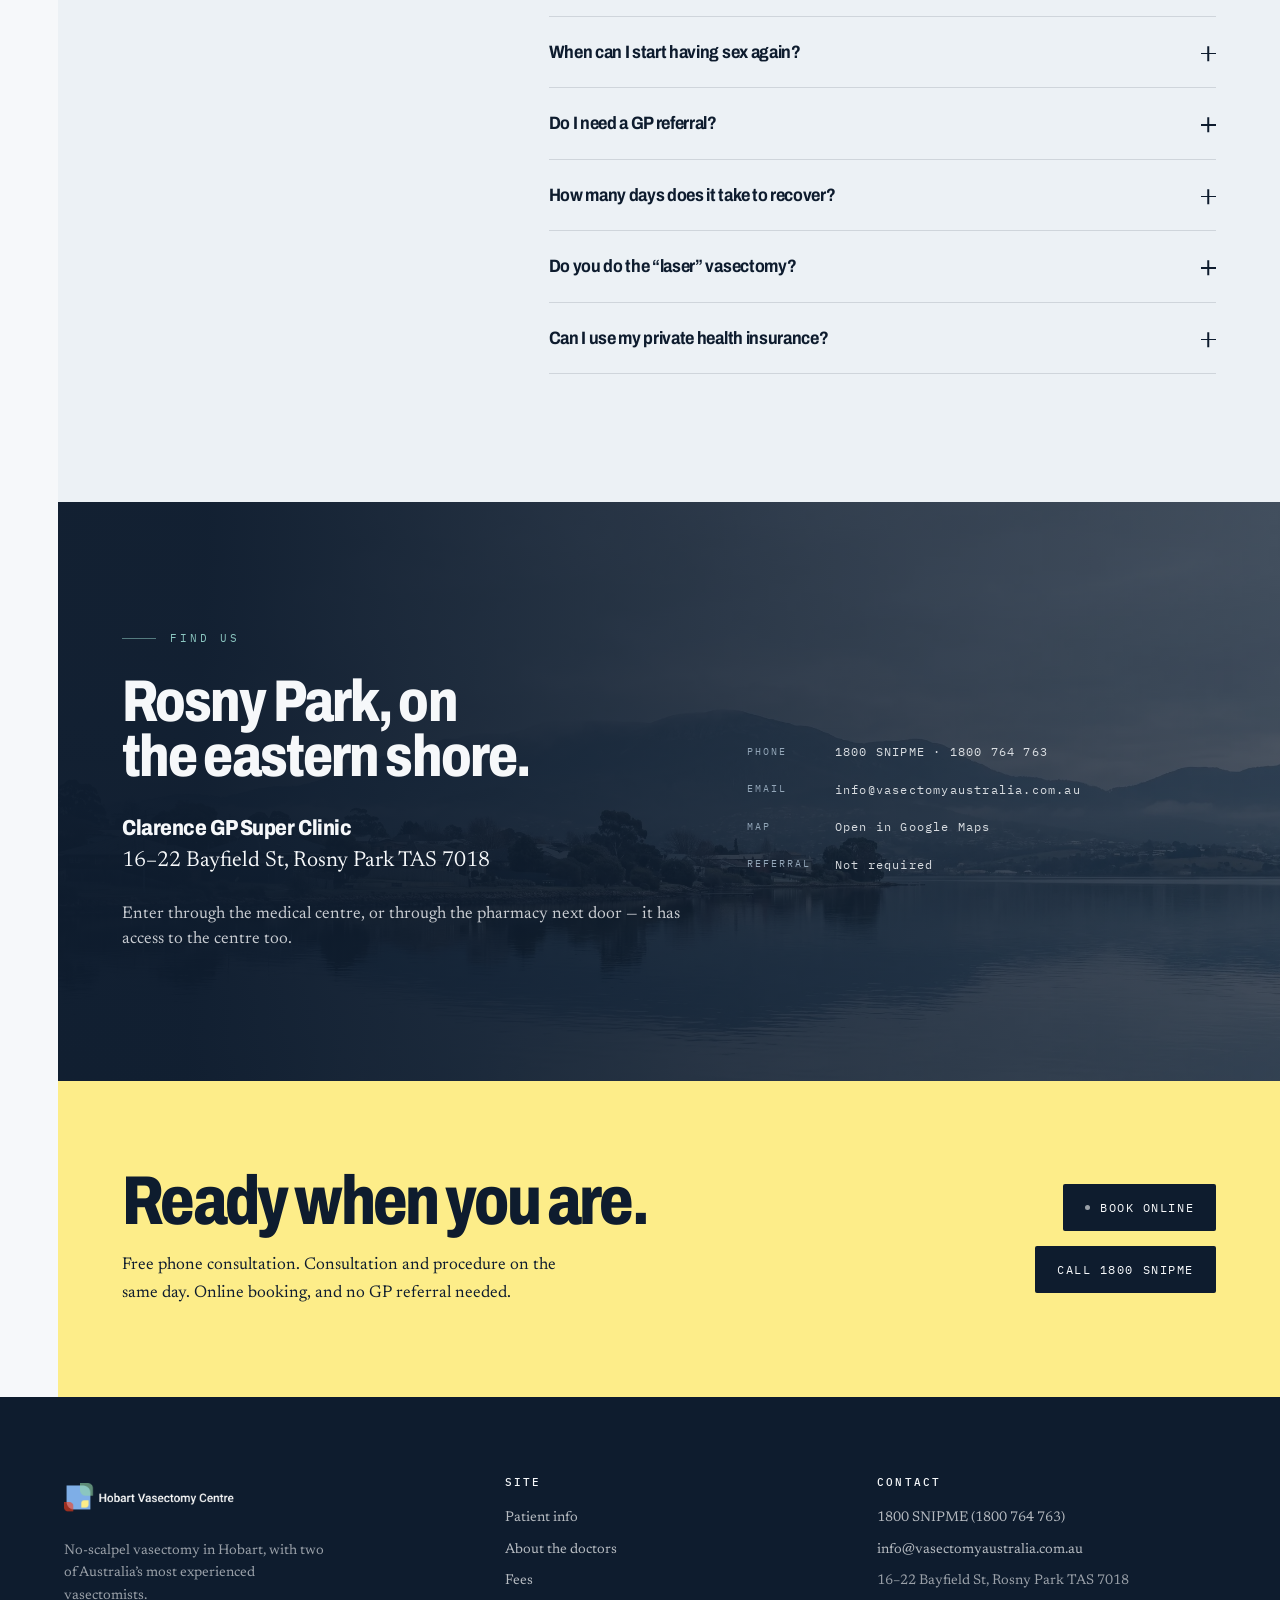
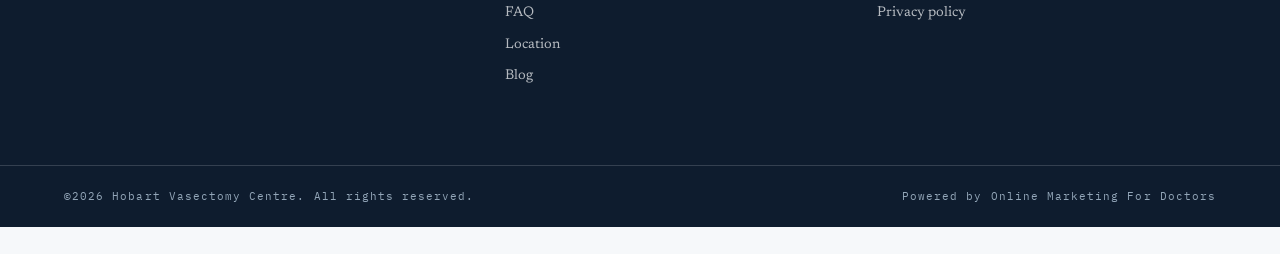
==== commit c5a9edd6: "Build out the remaining nine pages Rebuilds every page behind the homepage from the old site's conte" ====
--- a/index.html
+++ b/index.html
@@ -29,12 +29,12 @@
       <img src="assets/brand/Logo.png" alt="Hobart Vasectomy Centre" width="158" height="44">
     </a>
     <nav class="nav" aria-label="Primary">
-      <a href="#procedure">Patient info</a>
-      <a href="#doctors">About</a>
-      <a href="#fees">Fees</a>
-      <a href="#location">Location</a>
-      <a href="/blog/">Blog</a>
-      <a href="/contact/">Contact</a>
+      <a href="/patient-information">Patient info</a>
+      <a href="/about-us">About</a>
+      <a href="/vasectomy-fees">Fees</a>
+      <a href="/location">Location</a>
+      <a href="/blog">Blog</a>
+      <a href="/contact-us">Contact</a>
     </nav>
     <a class="btn btn--gold hdr-book" href="https://bookings.gettimely.com/vasectomyaustralia/bb/book?location=311811&amp;product=3705203%3ASV&amp;staff=288783" rel="noopener"><span class="btn__dot"></span>Book online</a>
     <a class="hdr-tel" href="tel:1800764763" aria-label="Call 1800 764 763">
@@ -49,12 +49,12 @@
 </header>
 
 <div class="drawer" id="drawer" data-open="false">
-  <a href="#procedure">Patient info</a>
-  <a href="#doctors">About</a>
-  <a href="#fees">Fees</a>
+  <a href="/patient-information">Patient info</a>
+  <a href="/about-us">About</a>
+  <a href="/vasectomy-fees">Fees</a>
   <a href="#reviews">Reviews</a>
-  <a href="#location">Location</a>
-  <a href="/contact/">Contact</a>
+  <a href="/location">Location</a>
+  <a href="/contact-us">Contact</a>
 </div>
 
 <main id="main">
@@ -452,7 +452,7 @@
         </dl>
         <div class="price__note" data-rev>
           <p>A <b>$100 deposit</b> secures your booking, with the $730 balance due on the day of the procedure. We submit your Medicare claim afterwards, and your $233 rebate is in your bank account within one to two days.</p>
-          <p style="margin-top:.8em"><a href="/cancellation-policy/" style="color:var(--blue)">Read our cancellation policy</a></p>
+          <p style="margin-top:.8em"><a href="/cancellation-policy" style="color:var(--blue)">Read our cancellation policy</a></p>
         </div>
       </div>
       <div class="price__side">
@@ -600,12 +600,12 @@
     <div>
       <h5>Site</h5>
       <ul>
-        <li><a href="#procedure">Patient info</a></li>
-        <li><a href="#doctors">About the doctors</a></li>
-        <li><a href="#fees">Fees</a></li>
-        <li><a href="#faq">FAQ</a></li>
-        <li><a href="#location">Location</a></li>
-        <li><a href="/blog/">Blog</a></li>
+        <li><a href="/patient-information">Patient info</a></li>
+        <li><a href="/about-us">About the doctors</a></li>
+        <li><a href="/vasectomy-fees">Fees</a></li>
+        <li><a href="/patient-information#faq">FAQ</a></li>
+        <li><a href="/location">Location</a></li>
+        <li><a href="/blog">Blog</a></li>
       </ul>
     </div>
     <div>
@@ -614,7 +614,7 @@
         <li><a href="tel:1800764763">1800 SNIPME (1800 764 763)</a></li>
         <li><a href="mailto:info@vasectomyaustralia.com.au">info@vasectomyaustralia.com.au</a></li>
         <li>16&ndash;22 Bayfield St, Rosny Park TAS 7018</li>
-        <li><a href="/privacy-policy/">Privacy policy</a></li>
+        <li><a href="/privacy-policy">Privacy policy</a></li>
       </ul>
     </div>
   </div>
--- a/assets/css/site.css
+++ b/assets/css/site.css
@@ -295,8 +295,14 @@
 
 .hero__inner{
   grid-area:copy;position:relative;z-index:2;
-  padding:clamp(104px,13vh,150px) var(--gut) clamp(34px,6vh,64px);
+  /* stacked under the portraits on phones — the hero already clears the
+     masthead, so no room is reserved for it a second time here */
+  padding:clamp(26px,4.5vh,44px) var(--gut) clamp(30px,5vh,52px);
   display:flex;flex-direction:column;justify-content:center;
+}
+@media (min-width:1000px){
+  /* beside the portraits, where the copy must clear the fixed masthead */
+  .hero__inner{padding:clamp(104px,13vh,150px) var(--gut) clamp(34px,6vh,64px)}
 }
 .hero__eyebrow{
   font-family:var(--mono);font-size:11px;letter-spacing:.28em;text-transform:uppercase;
@@ -453,6 +459,8 @@
 }
 .doc__inset{
   position:absolute;right:-6%;bottom:-9%;width:46%;
+  /* in the flipped spread the portrait sits right of the copy, so the inset
+     tucks in on the copy side rather than hanging off the page edge */
   border:7px solid var(--navy);box-shadow:0 24px 60px -24px rgba(0,0,0,.7);
   display:none;
 }
@@ -461,6 +469,7 @@
 /* media sits right of the copy in the flipped spread, so mirror the portrait
    inward. Direct child only — the consult inset keeps its own orientation. */
 .doc--flip .doc__media > img{transform:scaleX(-1)}
+.doc--flip .doc__inset{left:-6%;right:auto}
 
 .doc__name{
   font-size:clamp(34px,4.4vw,68px);font-stretch:76%;letter-spacing:-.032em;line-height:.92;
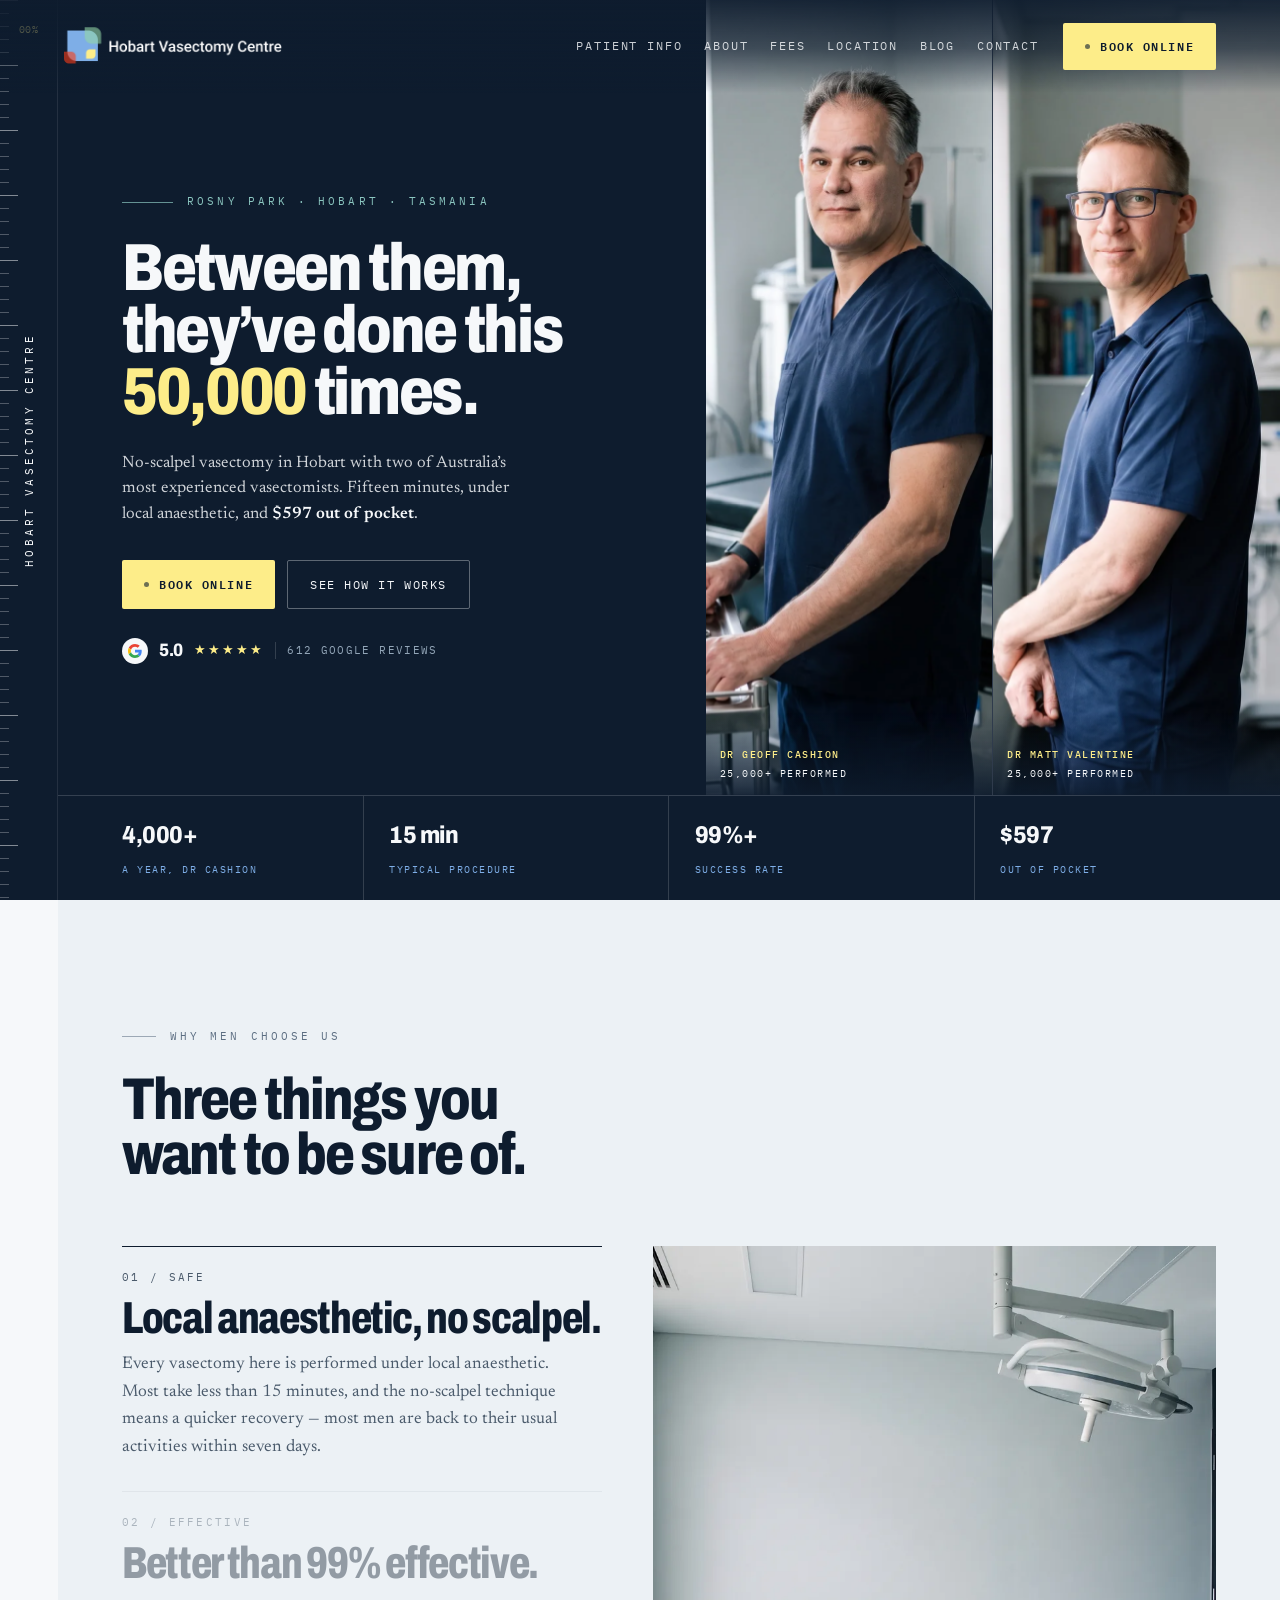
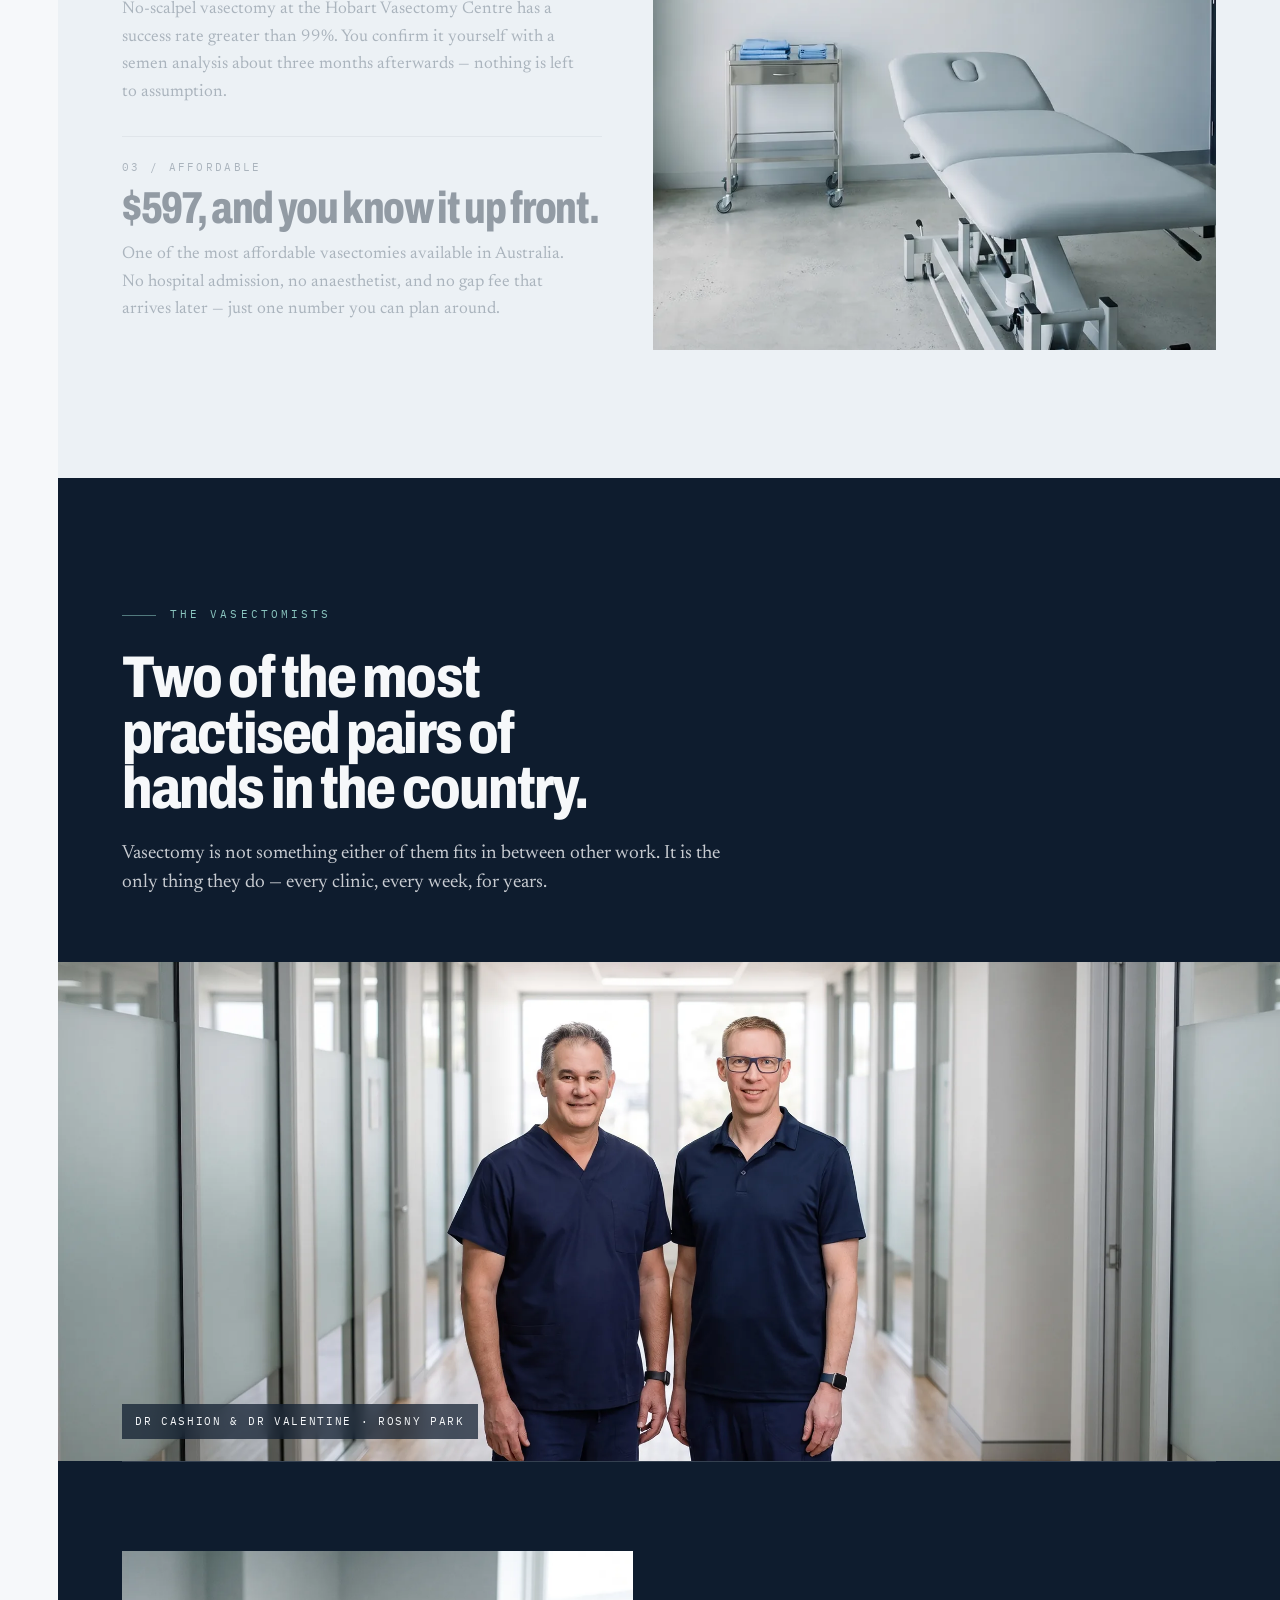
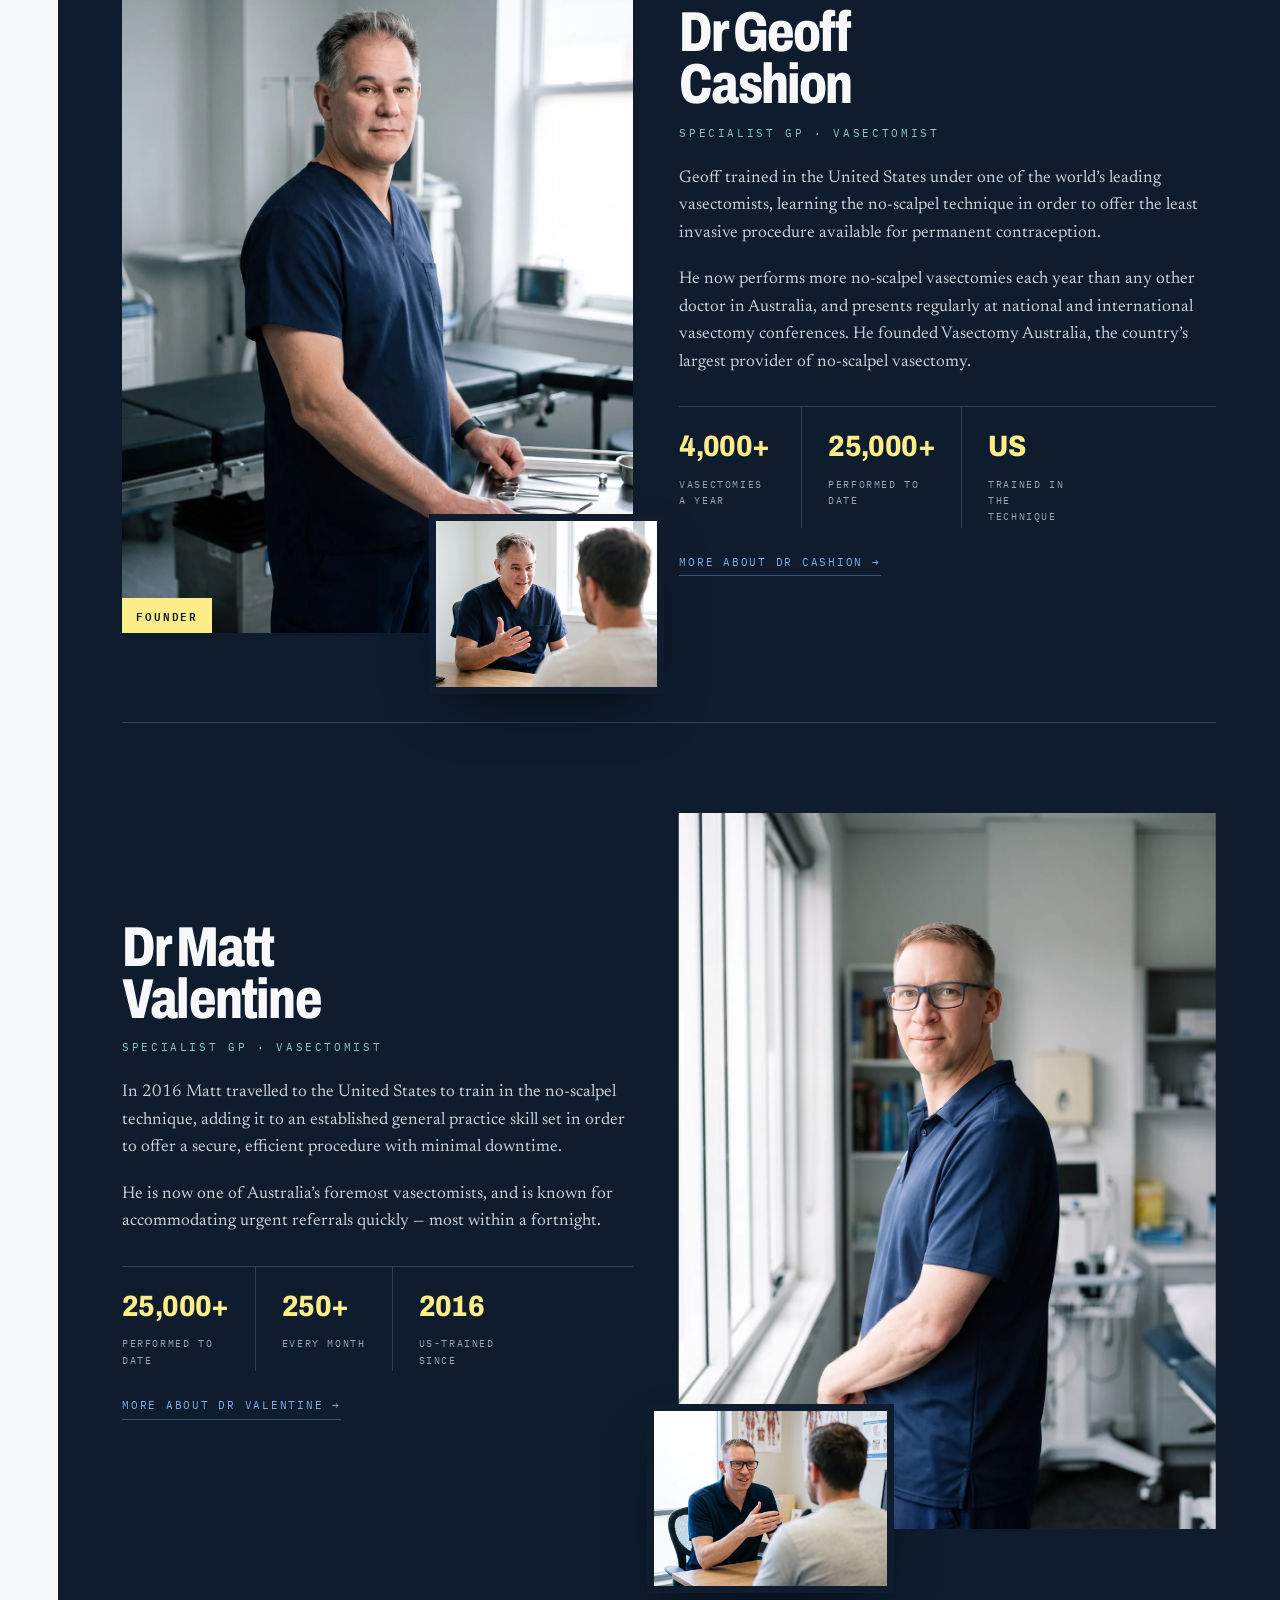
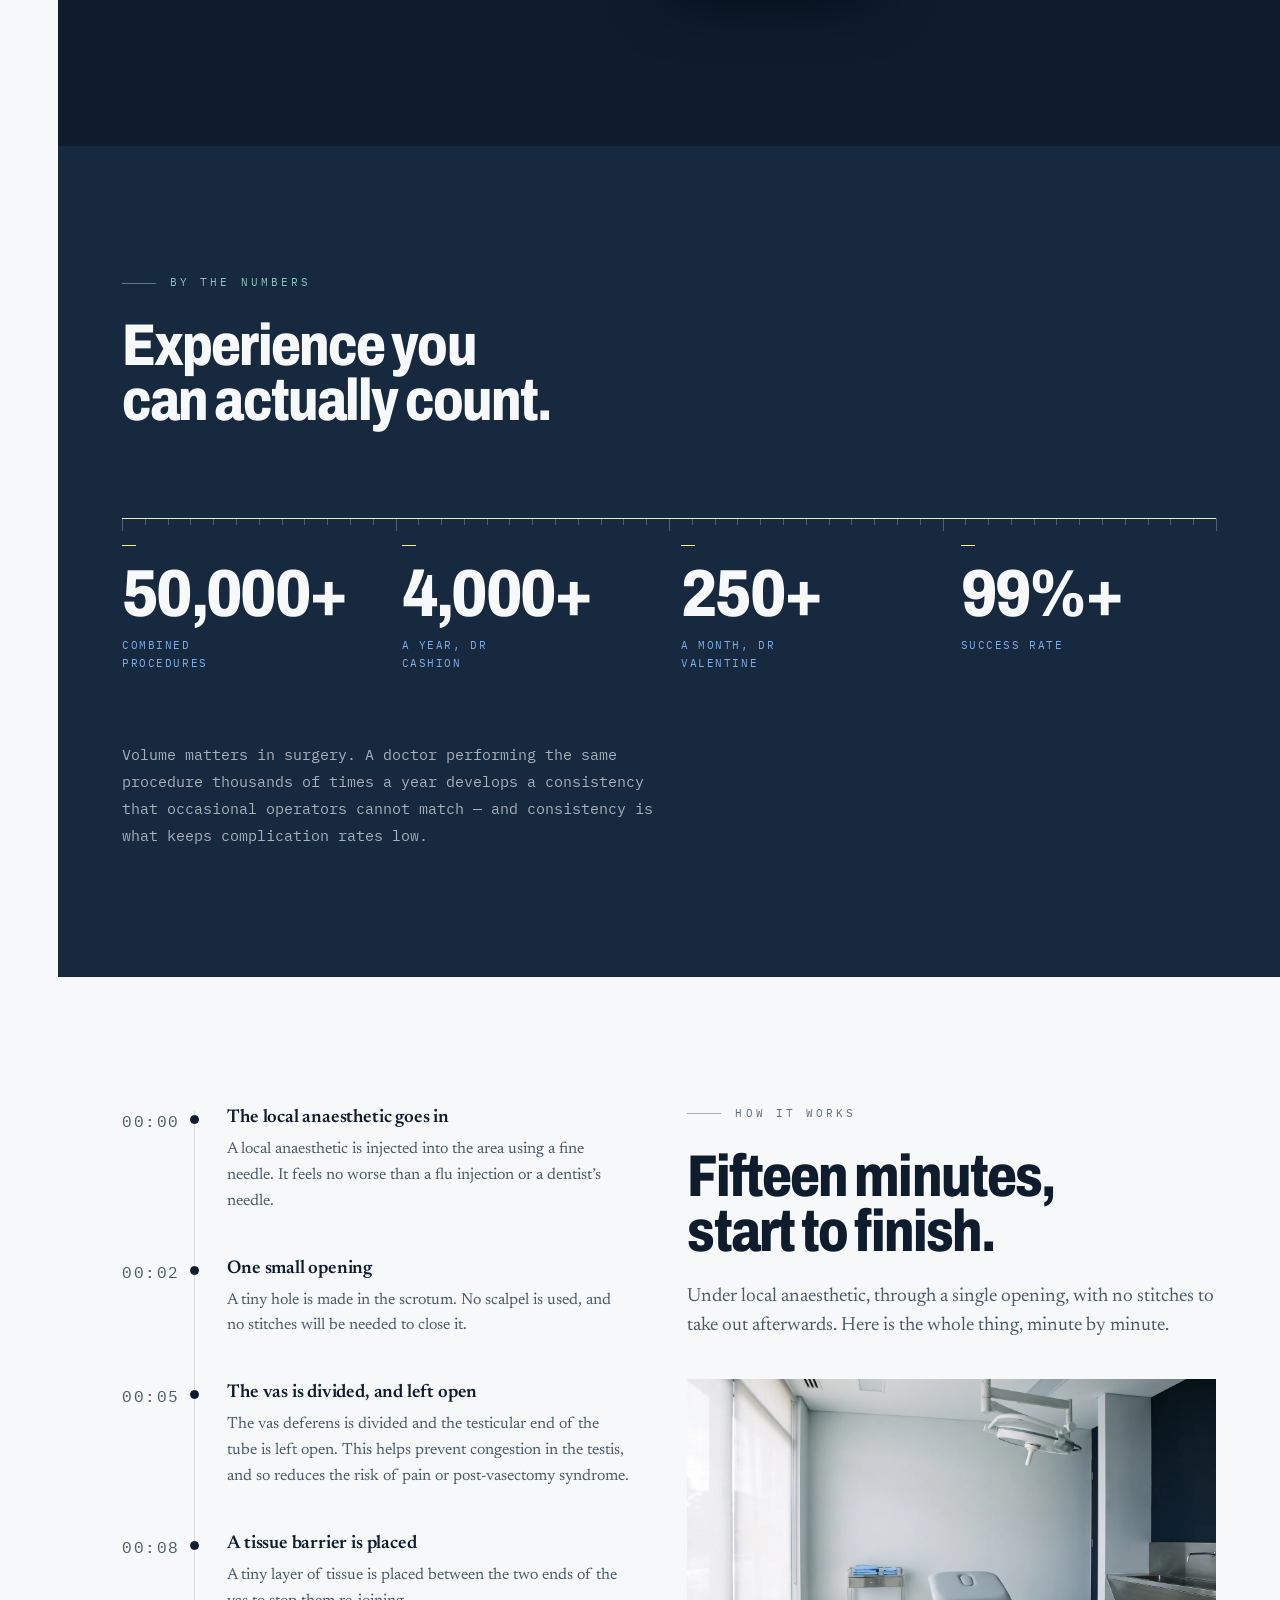
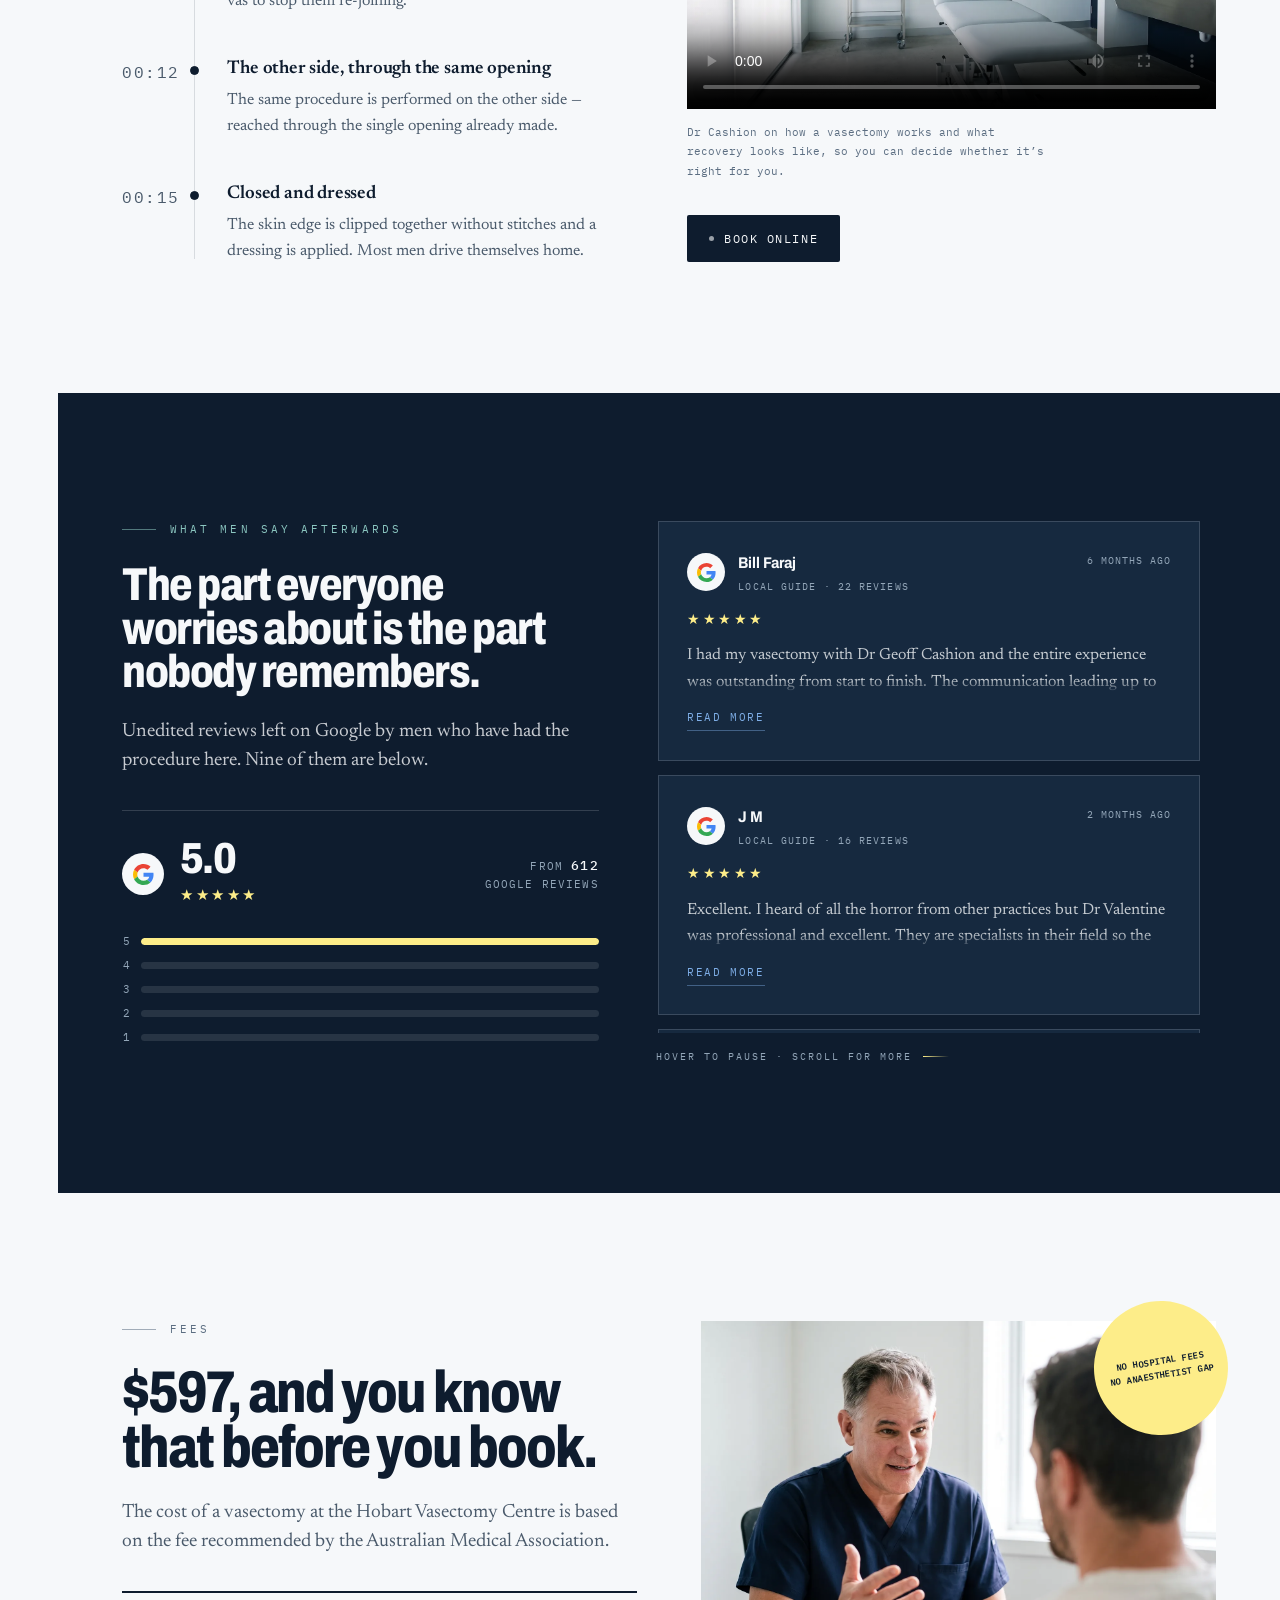
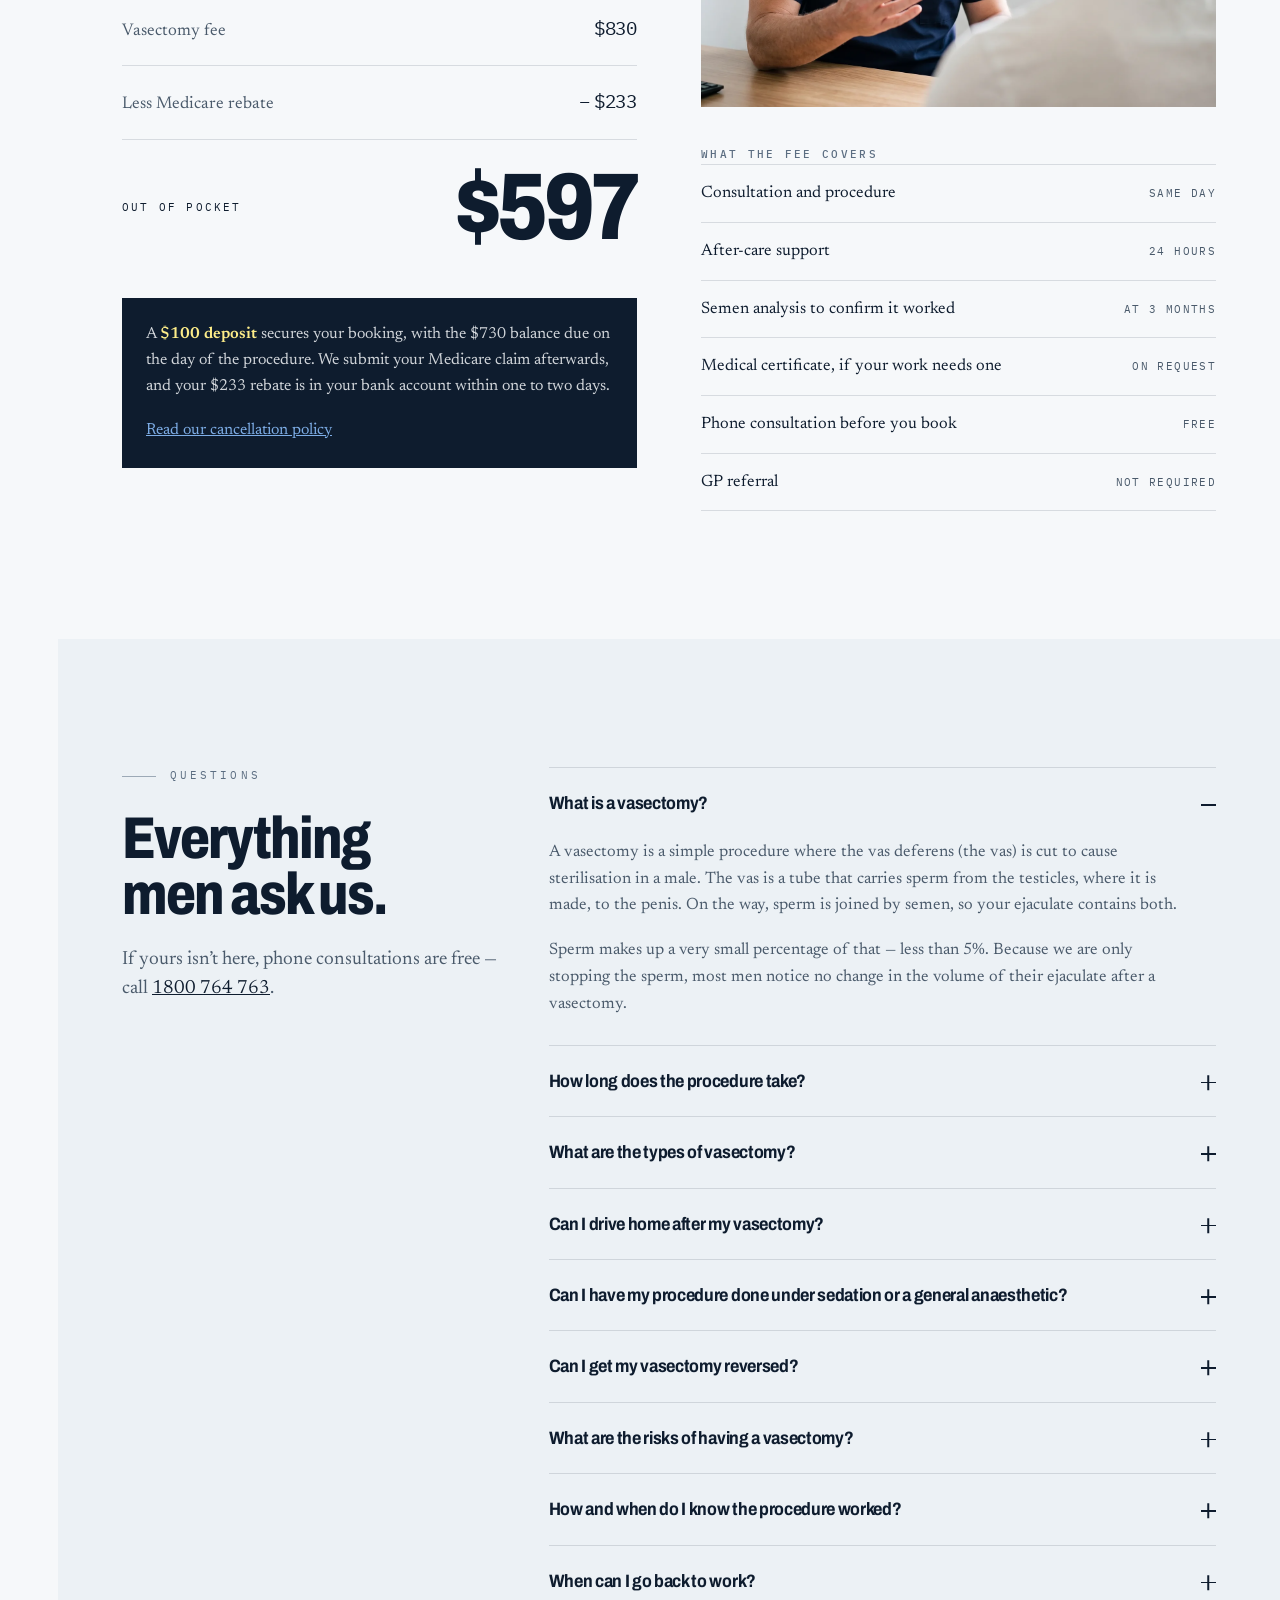
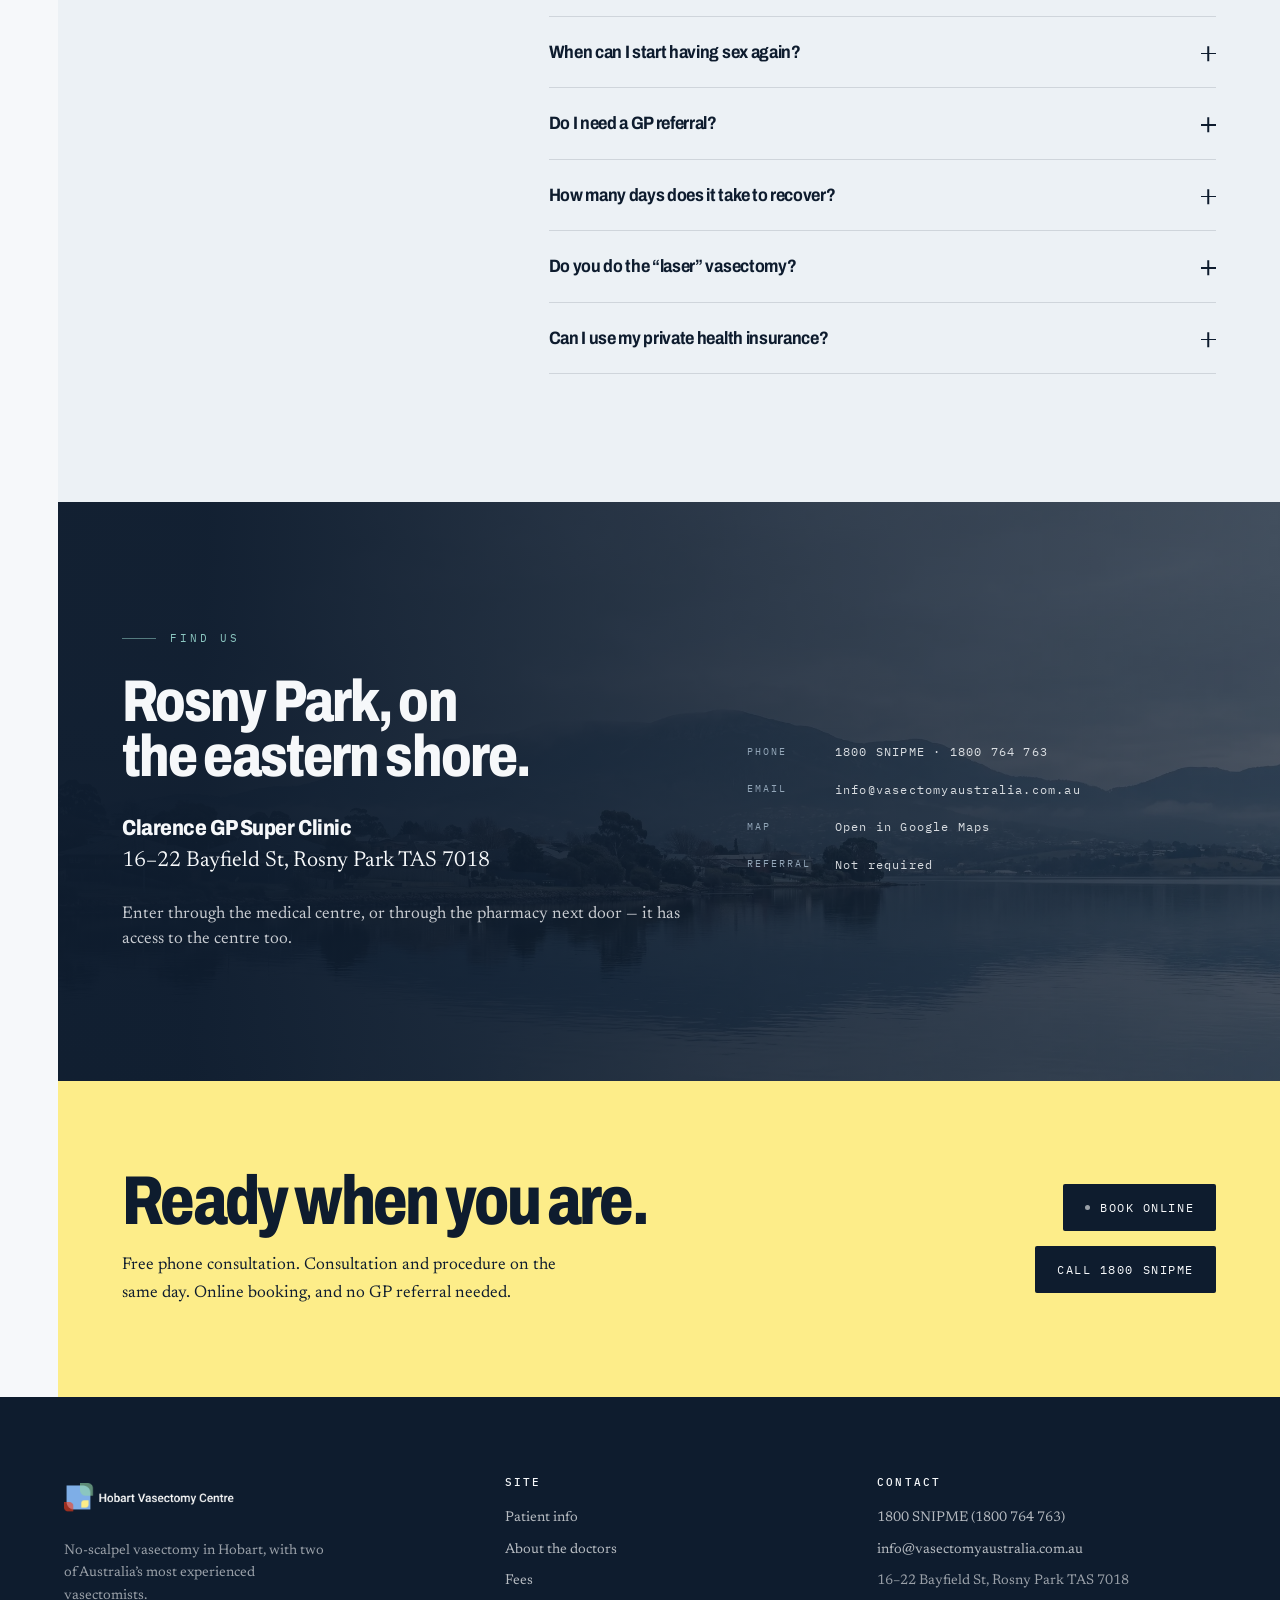
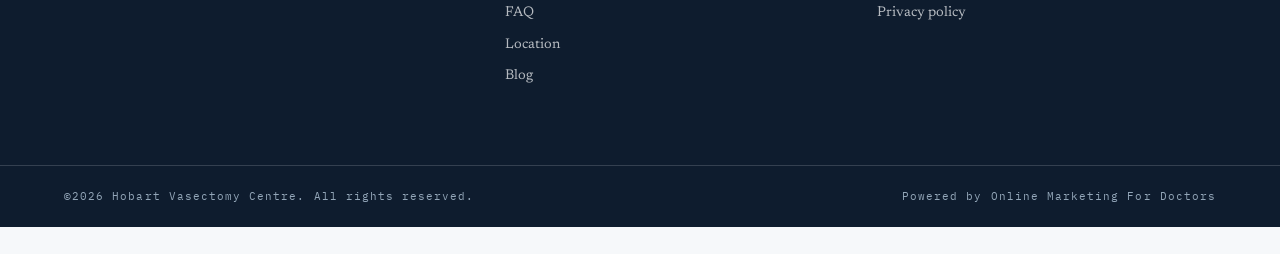
==== commit bff22023: "Correct procedure counts to 25,000 each, 50,000 combined Both doctors have performed over 25,000 vas" ====
--- a/index.html
+++ b/index.html
@@ -65,18 +65,18 @@
     <figure class="hero__fig">
       <img src="assets/generated/01-geoff-portrait.webp" width="1200" height="1607"
            alt="Dr Geoff Cashion in the procedure room at the Hobart Vasectomy Centre" fetchpriority="high">
-      <figcaption><b>Dr Geoff Cashion</b>15,000+ performed</figcaption>
+      <figcaption><b>Dr Geoff Cashion</b>25,000+ performed</figcaption>
     </figure>
     <figure class="hero__fig">
       <img src="assets/generated/02-matt-portrait.webp" width="1200" height="1607"
            alt="Dr Matt Valentine in a consulting room" fetchpriority="high">
-      <figcaption><b>Dr Matt Valentine</b>17,000+ performed</figcaption>
+      <figcaption><b>Dr Matt Valentine</b>25,000+ performed</figcaption>
     </figure>
   </div>
 
   <div class="hero__inner">
     <p class="hero__eyebrow">Rosny Park &middot; Hobart &middot; Tasmania</p>
-    <h1>Between them, they&rsquo;ve done this <em><span class="hero__count" data-count="32000">32,000</span></em> times.</h1>
+    <h1>Between them, they&rsquo;ve done this <em><span class="hero__count" data-count="50000">50,000</span></em> times.</h1>
     <p class="hero__sub">No-scalpel vasectomy in Hobart with two of Australia&rsquo;s most experienced vasectomists. Fifteen minutes, under local anaesthetic, and <strong>$597 out of pocket</strong>.</p>
     <div class="hero__actions">
       <a class="btn btn--gold" href="https://bookings.gettimely.com/vasectomyaustralia/bb/book?location=311811&amp;product=3705203%3ASV&amp;staff=288783" rel="noopener"><span class="btn__dot"></span>Book online</a>
@@ -163,7 +163,7 @@
         </div>
         <div class="doc__stats" data-rev data-rev-d="3">
           <div class="doc__stat"><b data-count="4000" data-suffix="+">4,000+</b><span>Vasectomies a year</span></div>
-          <div class="doc__stat"><b data-count="15000" data-suffix="+">15,000+</b><span>Performed to date</span></div>
+          <div class="doc__stat"><b data-count="25000" data-suffix="+">25,000+</b><span>Performed to date</span></div>
           <div class="doc__stat"><b>US</b><span>Trained in the technique</span></div>
         </div>
         <a class="doc__link" href="https://drgeoffcashion.com.au/" rel="noopener" target="_blank">More about Dr Cashion <span aria-hidden="true">&rarr;</span></a>
@@ -186,7 +186,7 @@
           <p>He is now one of Australia&rsquo;s foremost vasectomists, and is known for accommodating urgent referrals quickly &mdash; most within a fortnight.</p>
         </div>
         <div class="doc__stats" data-rev data-rev-d="3">
-          <div class="doc__stat"><b data-count="17000" data-suffix="+">17,000+</b><span>Performed to date</span></div>
+          <div class="doc__stat"><b data-count="25000" data-suffix="+">25,000+</b><span>Performed to date</span></div>
           <div class="doc__stat"><b data-count="250" data-suffix="+">250+</b><span>Every month</span></div>
           <div class="doc__stat"><b>2016</b><span>US-trained since</span></div>
         </div>
@@ -207,7 +207,7 @@
       <div class="scale__rule"><i></i></div>
       <div class="scale__ticks" id="scaleTicks"></div>
       <div class="scale__items">
-        <div class="scale__item"><b data-count="32000" data-suffix="+">32,000+</b><span>Combined procedures</span></div>
+        <div class="scale__item"><b data-count="50000" data-suffix="+">50,000+</b><span>Combined procedures</span></div>
         <div class="scale__item"><b data-count="4000" data-suffix="+">4,000+</b><span>A year, Dr Cashion</span></div>
         <div class="scale__item"><b data-count="250" data-suffix="+">250+</b><span>A month, Dr Valentine</span></div>
         <div class="scale__item"><b data-count="99" data-suffix="%+">99%+</b><span>Success rate</span></div>
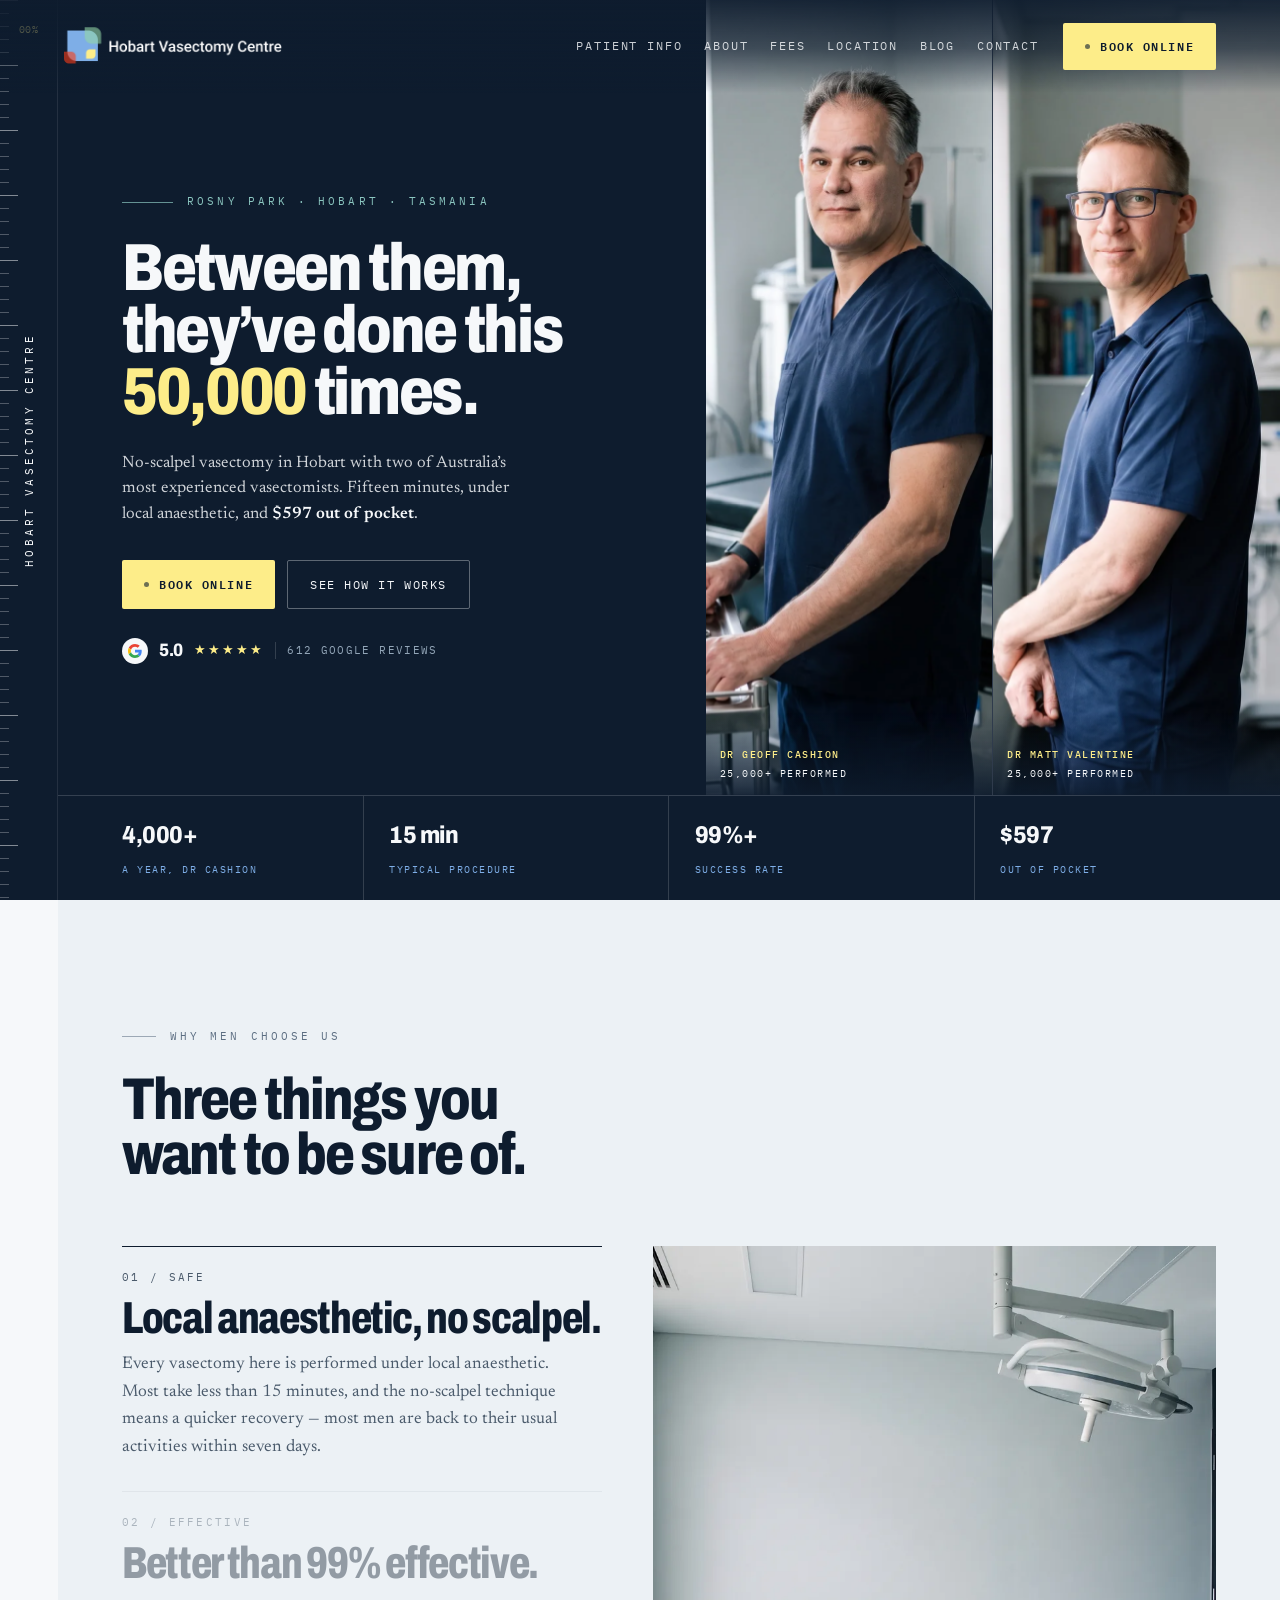
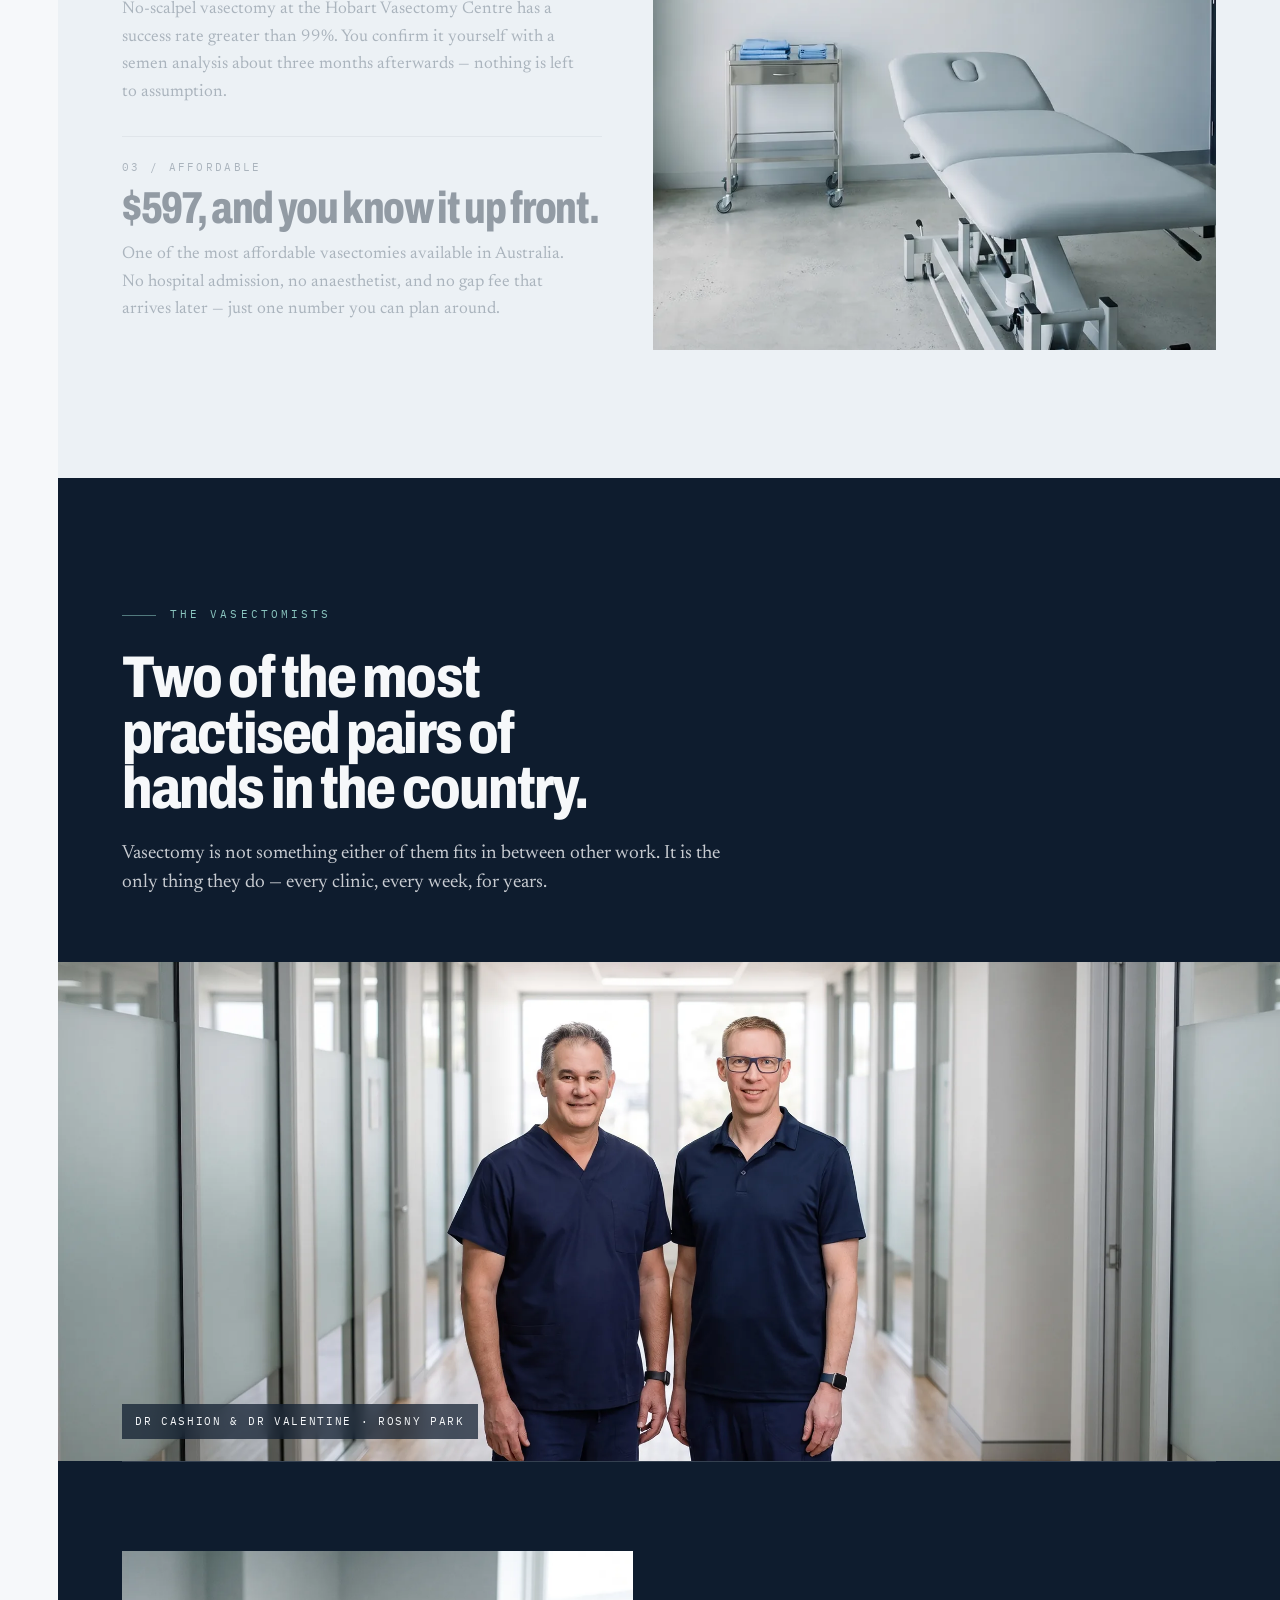
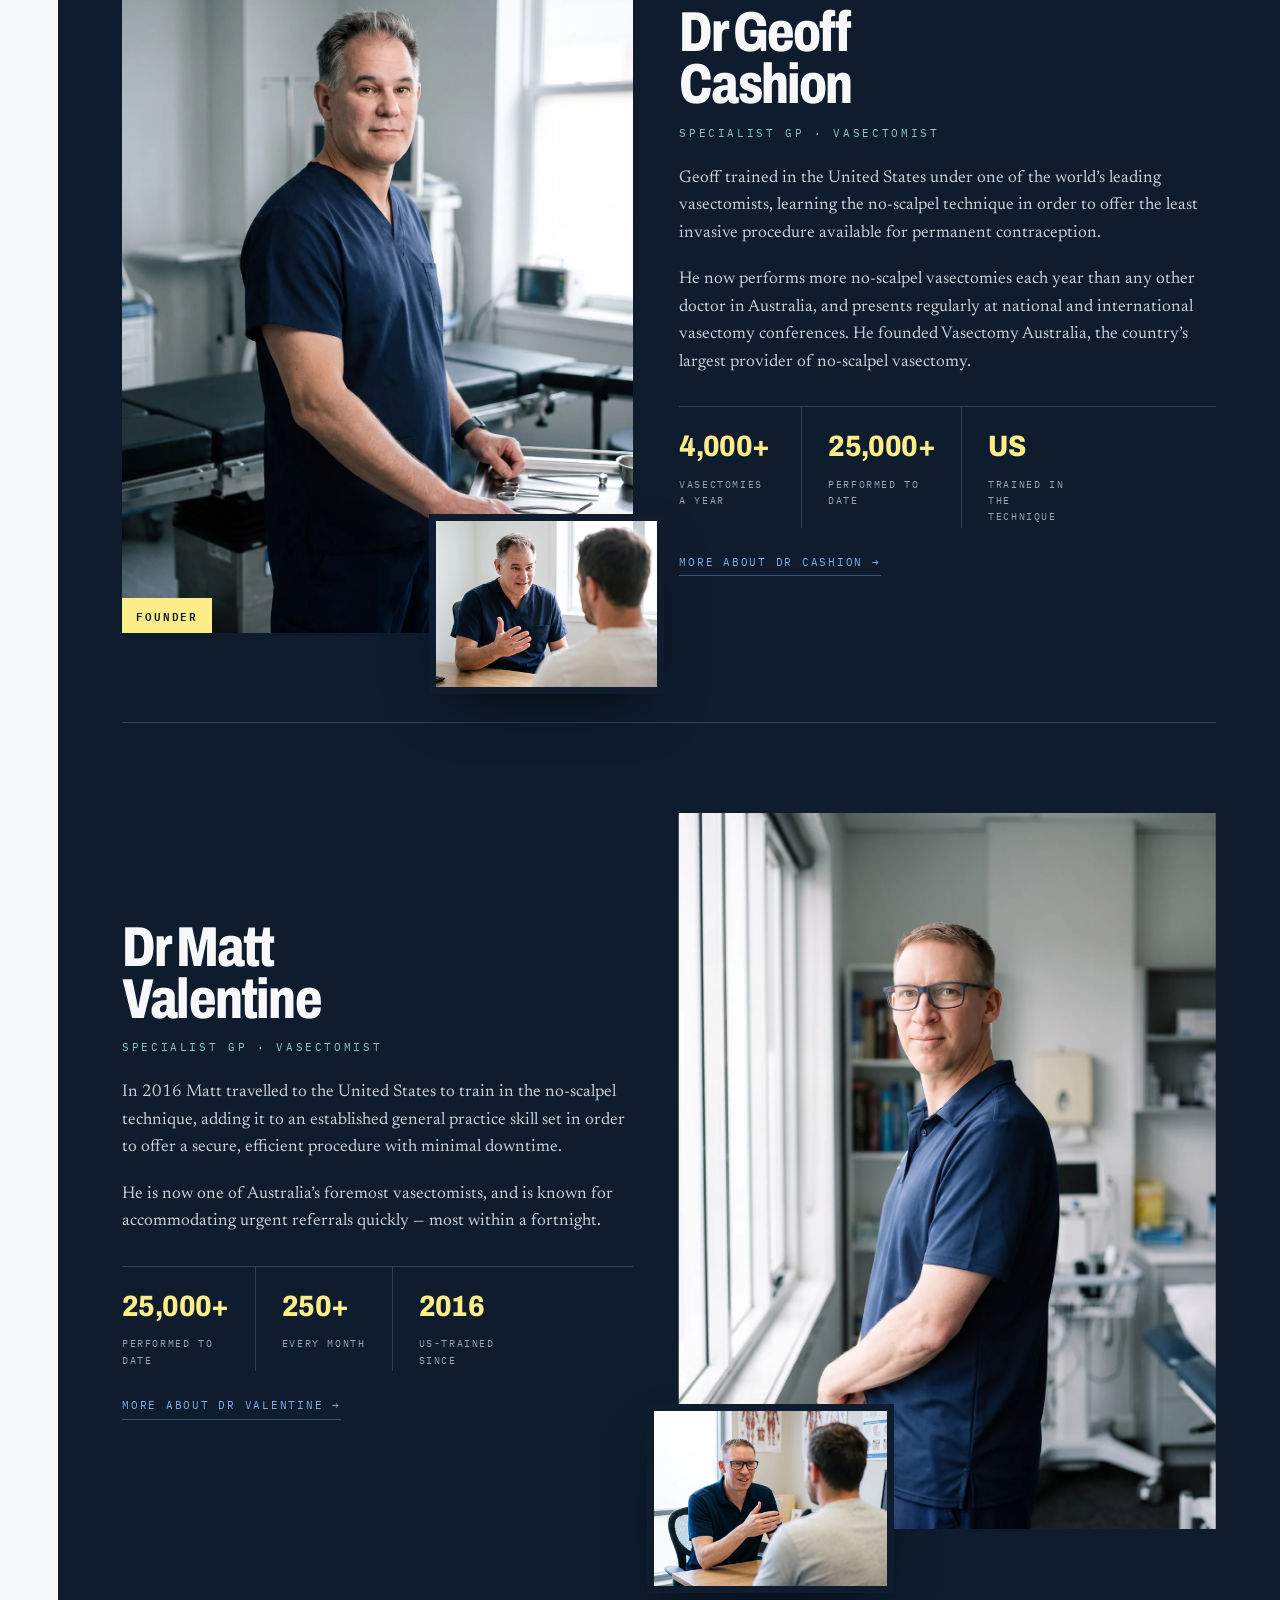
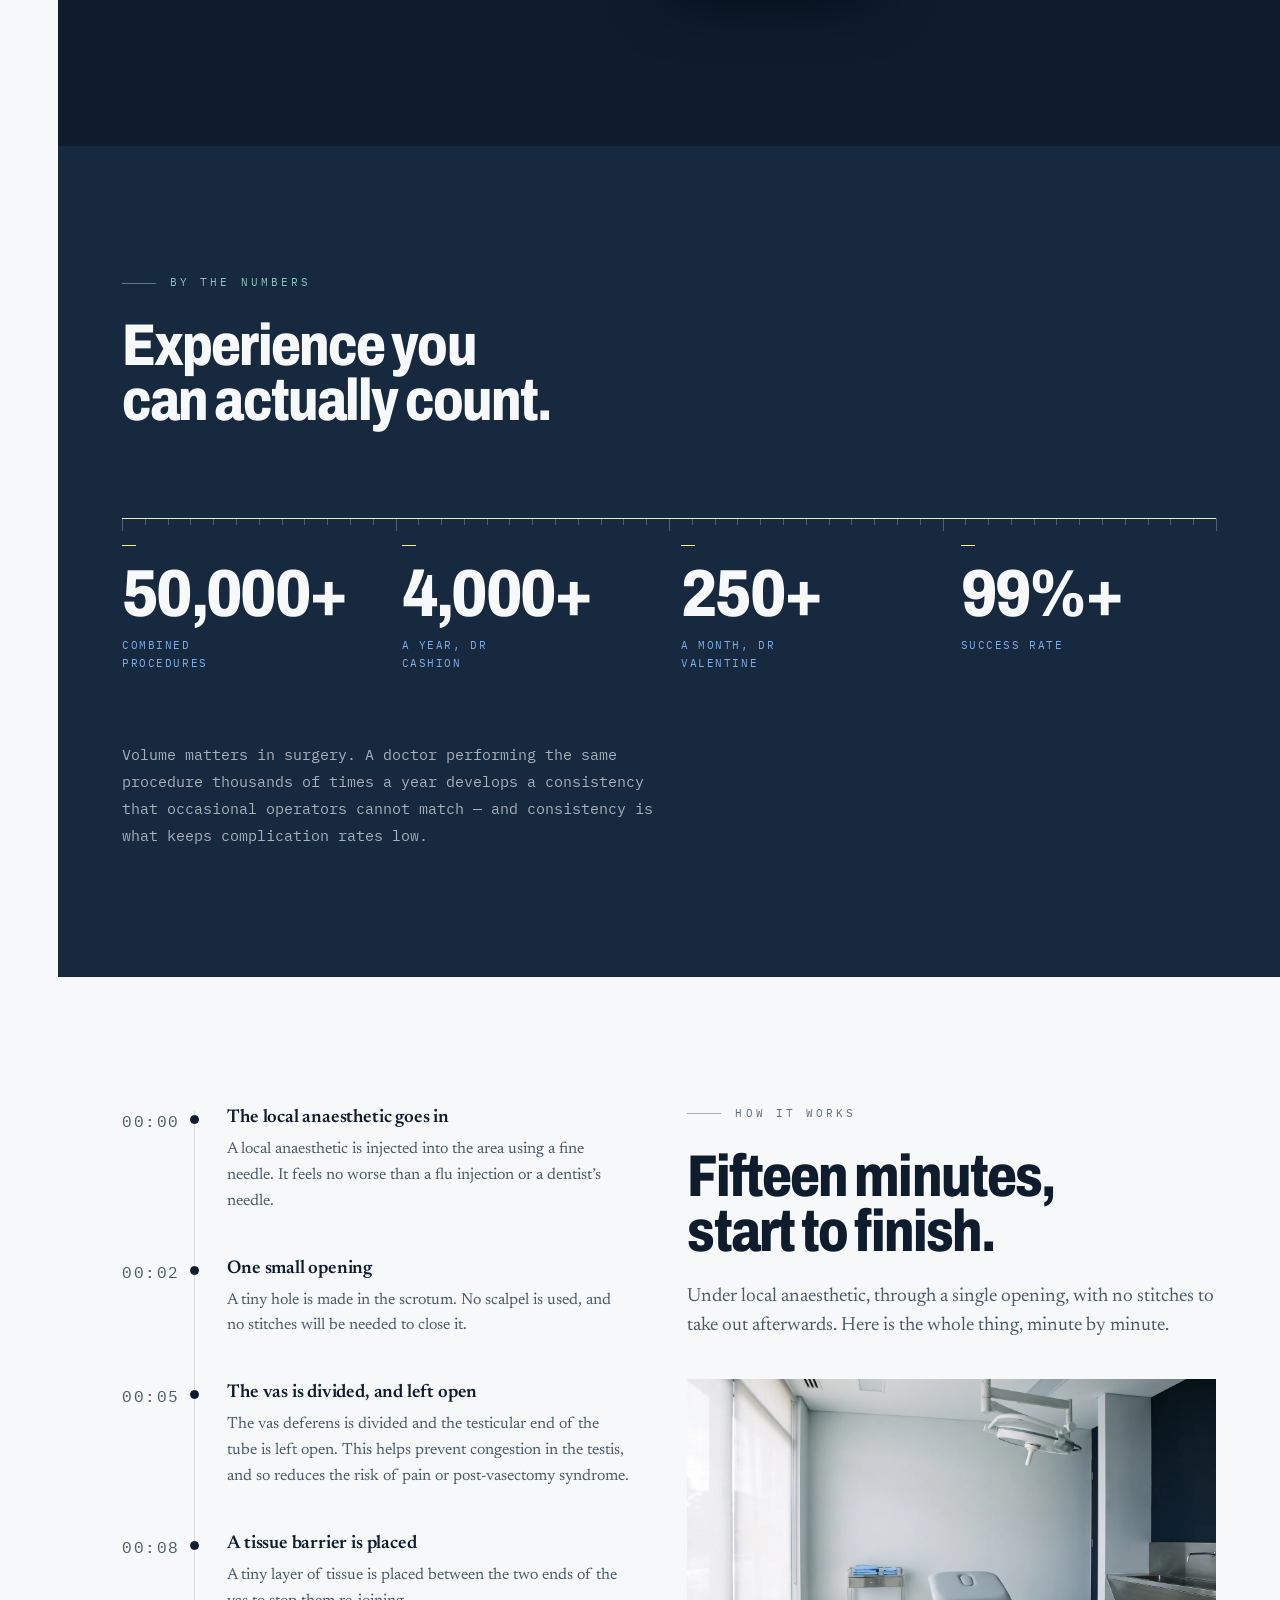
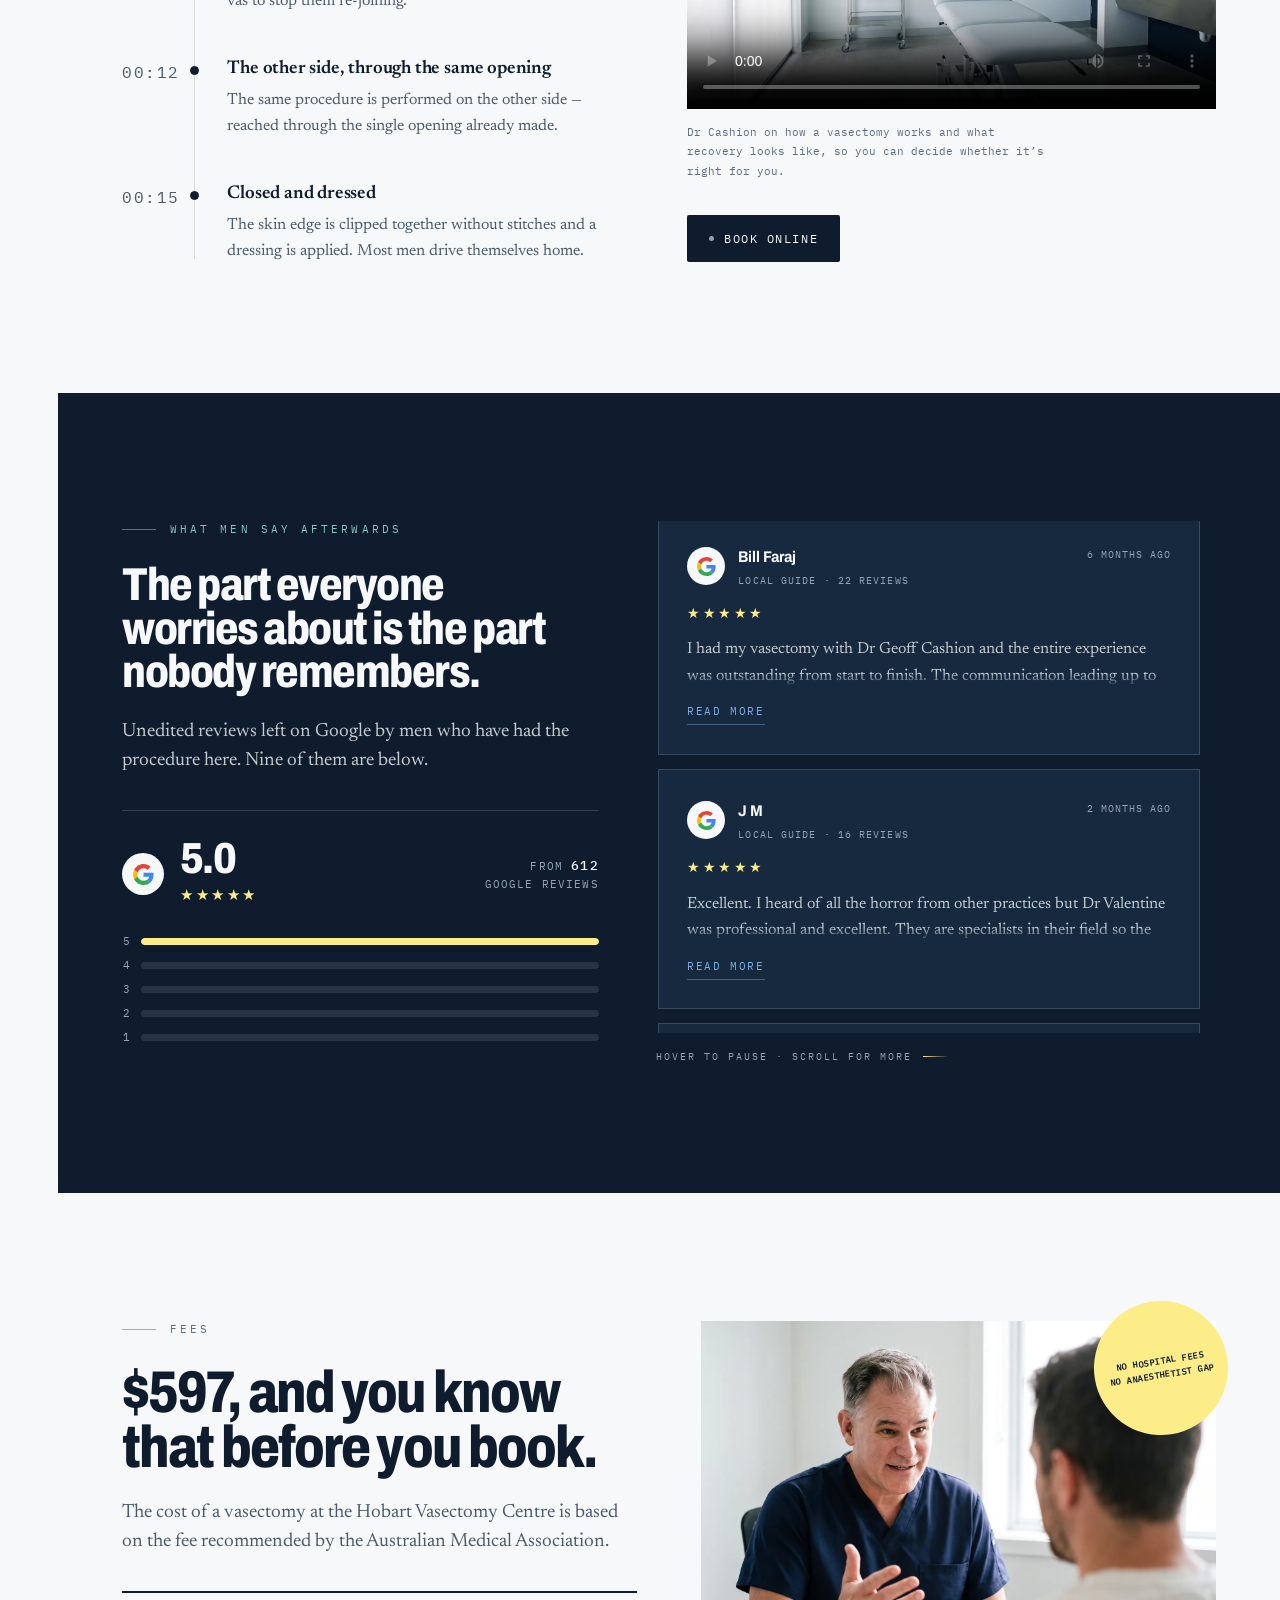
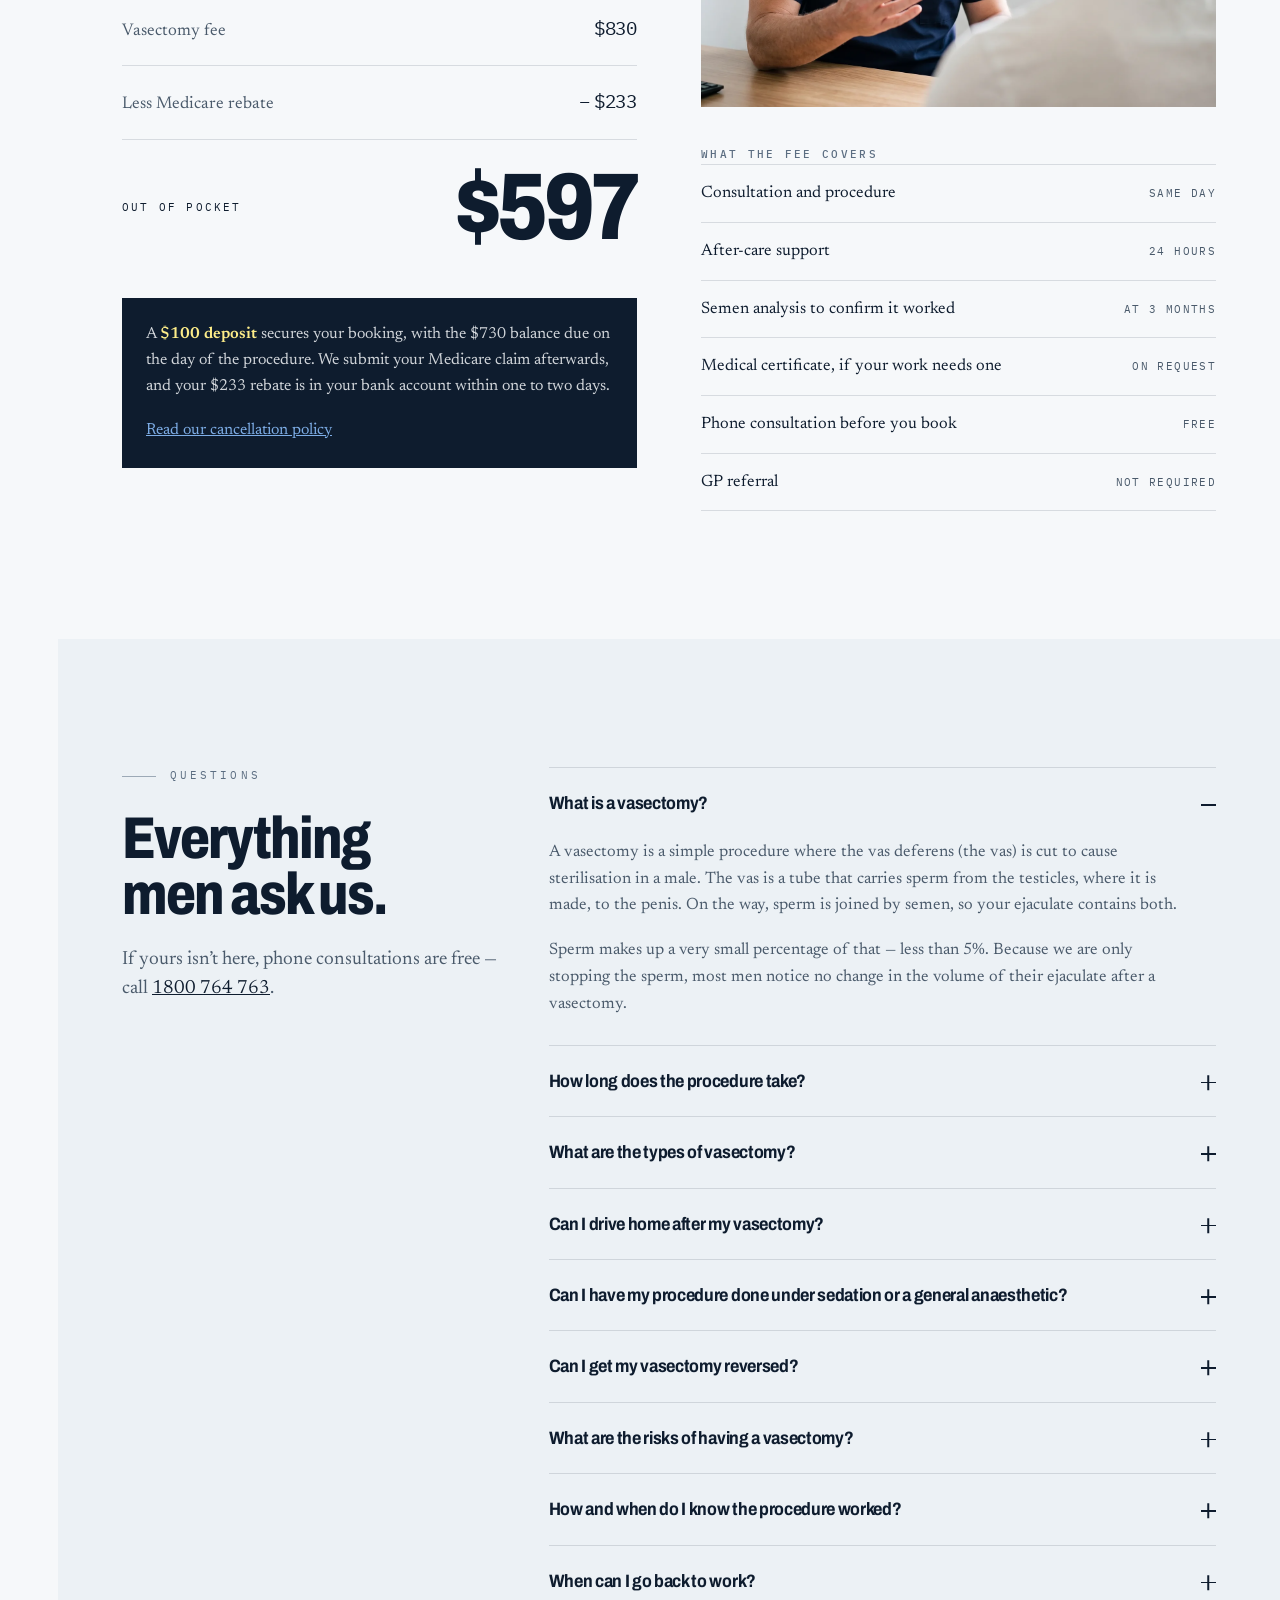
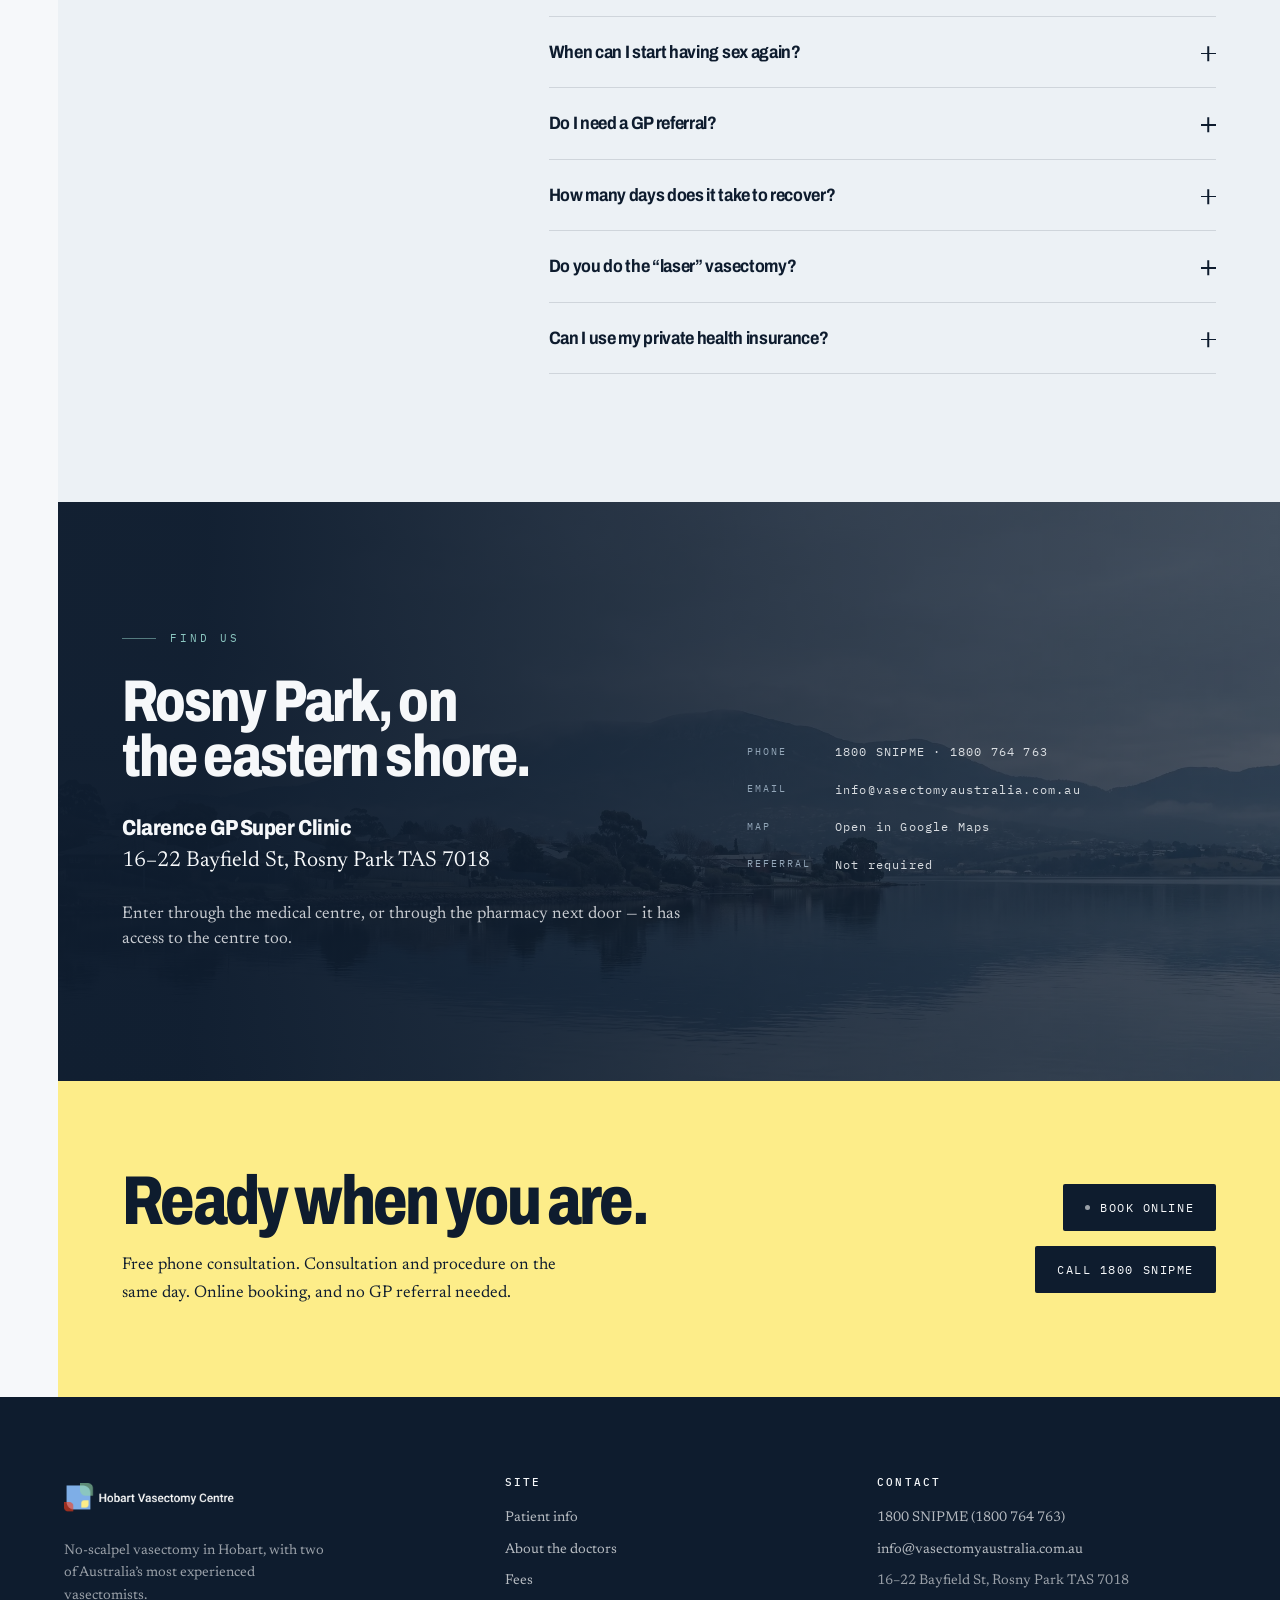
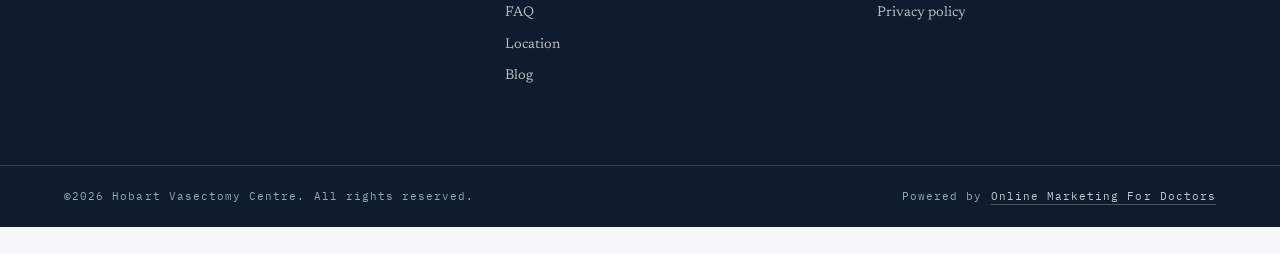
==== commit 54f57891: "Link the Online Marketing For Doctors footer credit Points the agency credit at onlinemarketingfordo" ====
--- a/index.html
+++ b/index.html
@@ -620,7 +620,7 @@
   </div>
   <div class="wrap site-footer__bar">
     <span>&copy;2026 Hobart Vasectomy Centre. All rights reserved.</span>
-    <span>Powered by Online Marketing For Doctors</span>
+    <span>Powered by <a href="https://onlinemarketingfordoctors.com/" rel="noopener" target="_blank">Online Marketing For Doctors</a></span>
   </div>
 </footer>
 
--- a/assets/css/site.css
+++ b/assets/css/site.css
@@ -858,6 +858,13 @@
   display:flex;flex-wrap:wrap;gap:12px;justify-content:space-between;
   font-family:var(--mono);font-size:10.5px;letter-spacing:.1em;color:var(--dk-faint);
 }
+/* the agency credit is a link — give it an affordance at this small size */
+.site-footer__bar a{
+  color:rgba(246,248,250,.78);text-decoration:none;
+  border-bottom:1px solid rgba(246,248,250,.26);padding-bottom:1px;
+  transition:color .25s,border-color .25s;
+}
+.site-footer__bar a:hover{color:var(--yellow);border-bottom-color:var(--yellow)}
 
 /* ------------------------------------------------------------ to top --- */
 /* Utility, not a call to action — it stays quiet so it never competes with
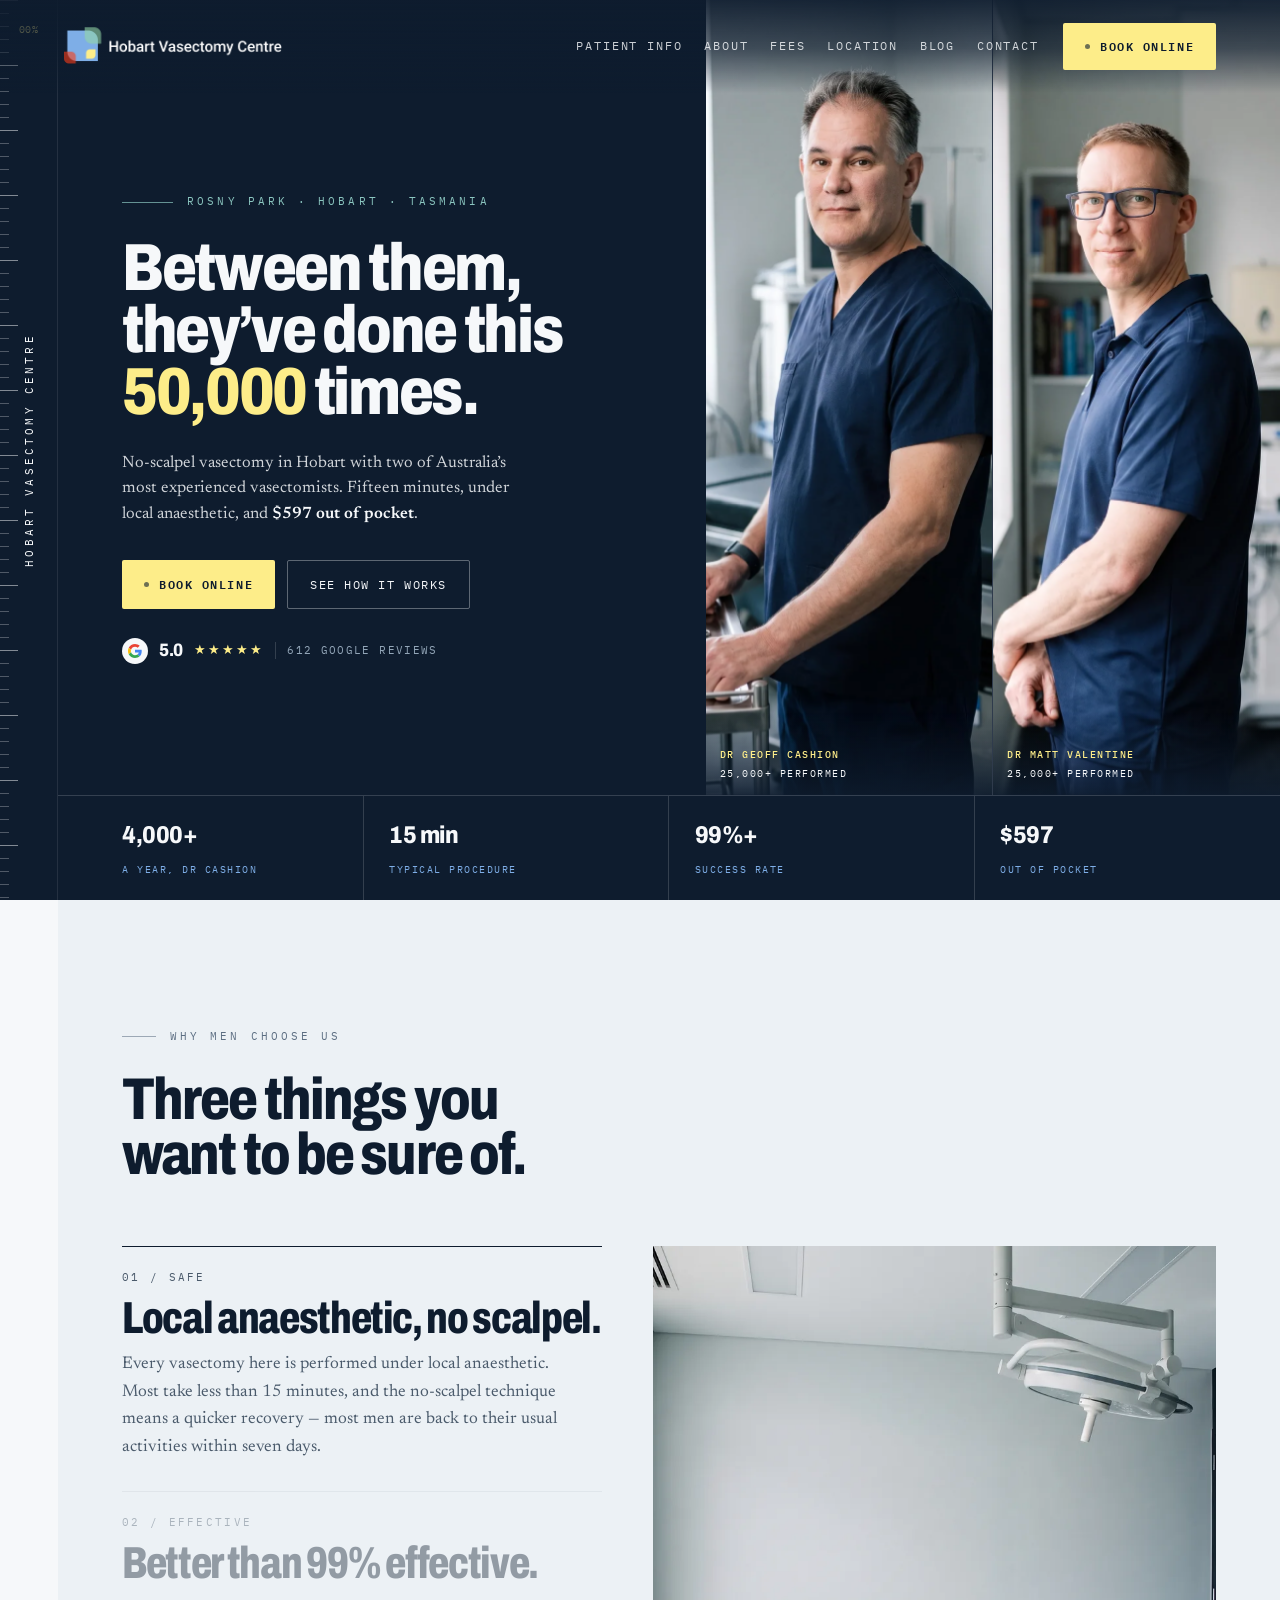
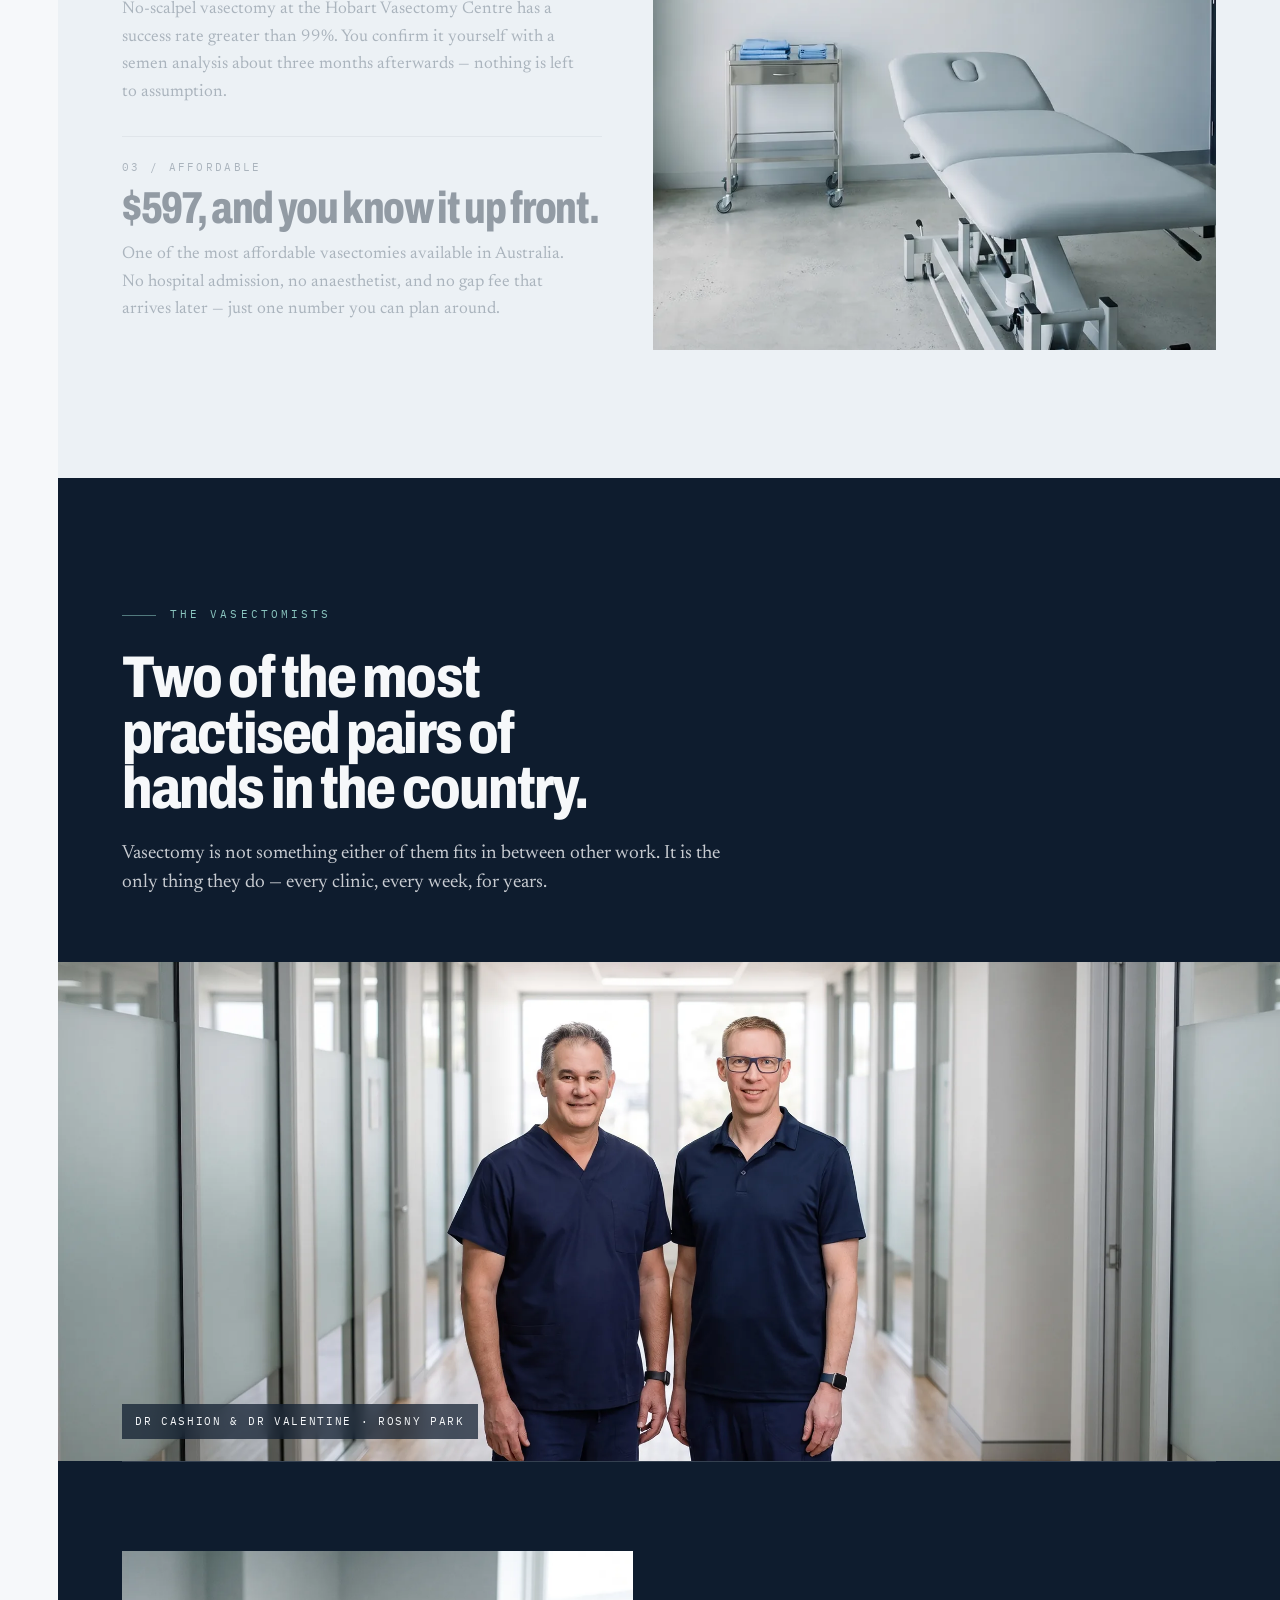
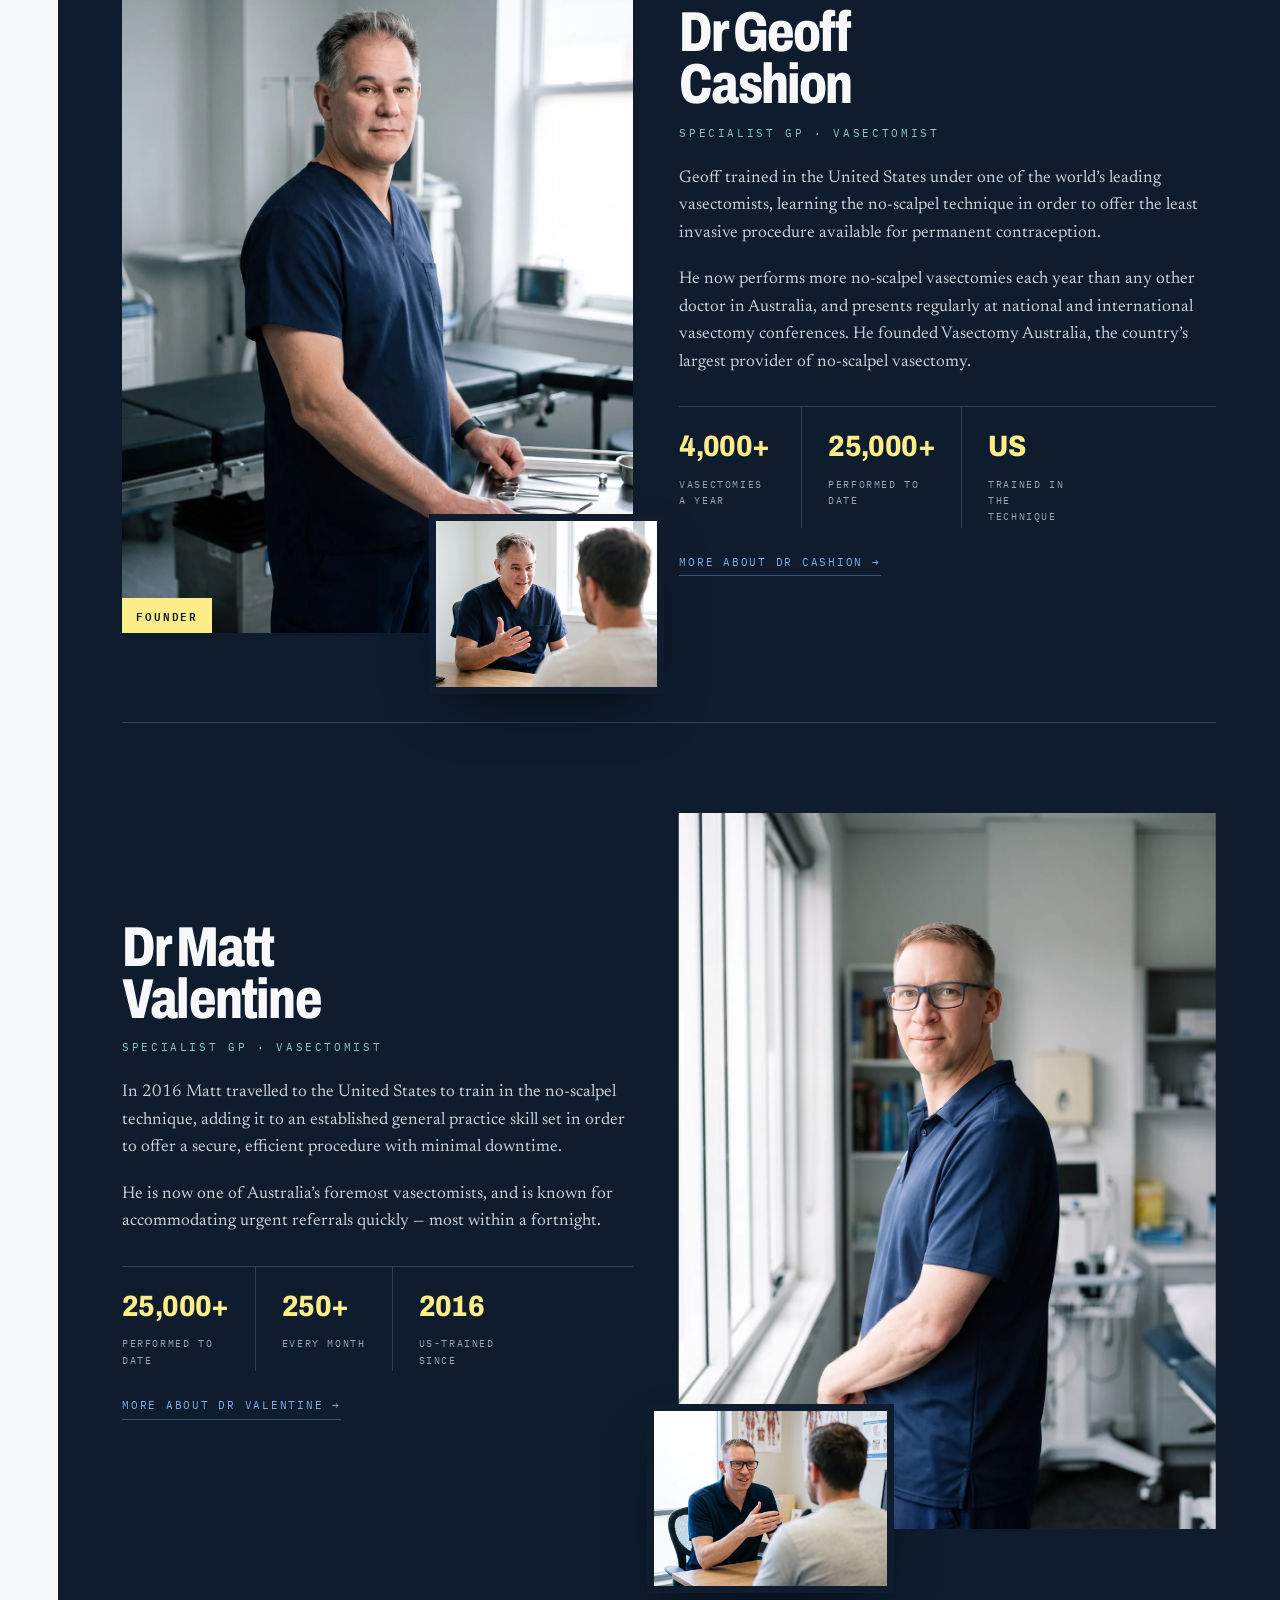
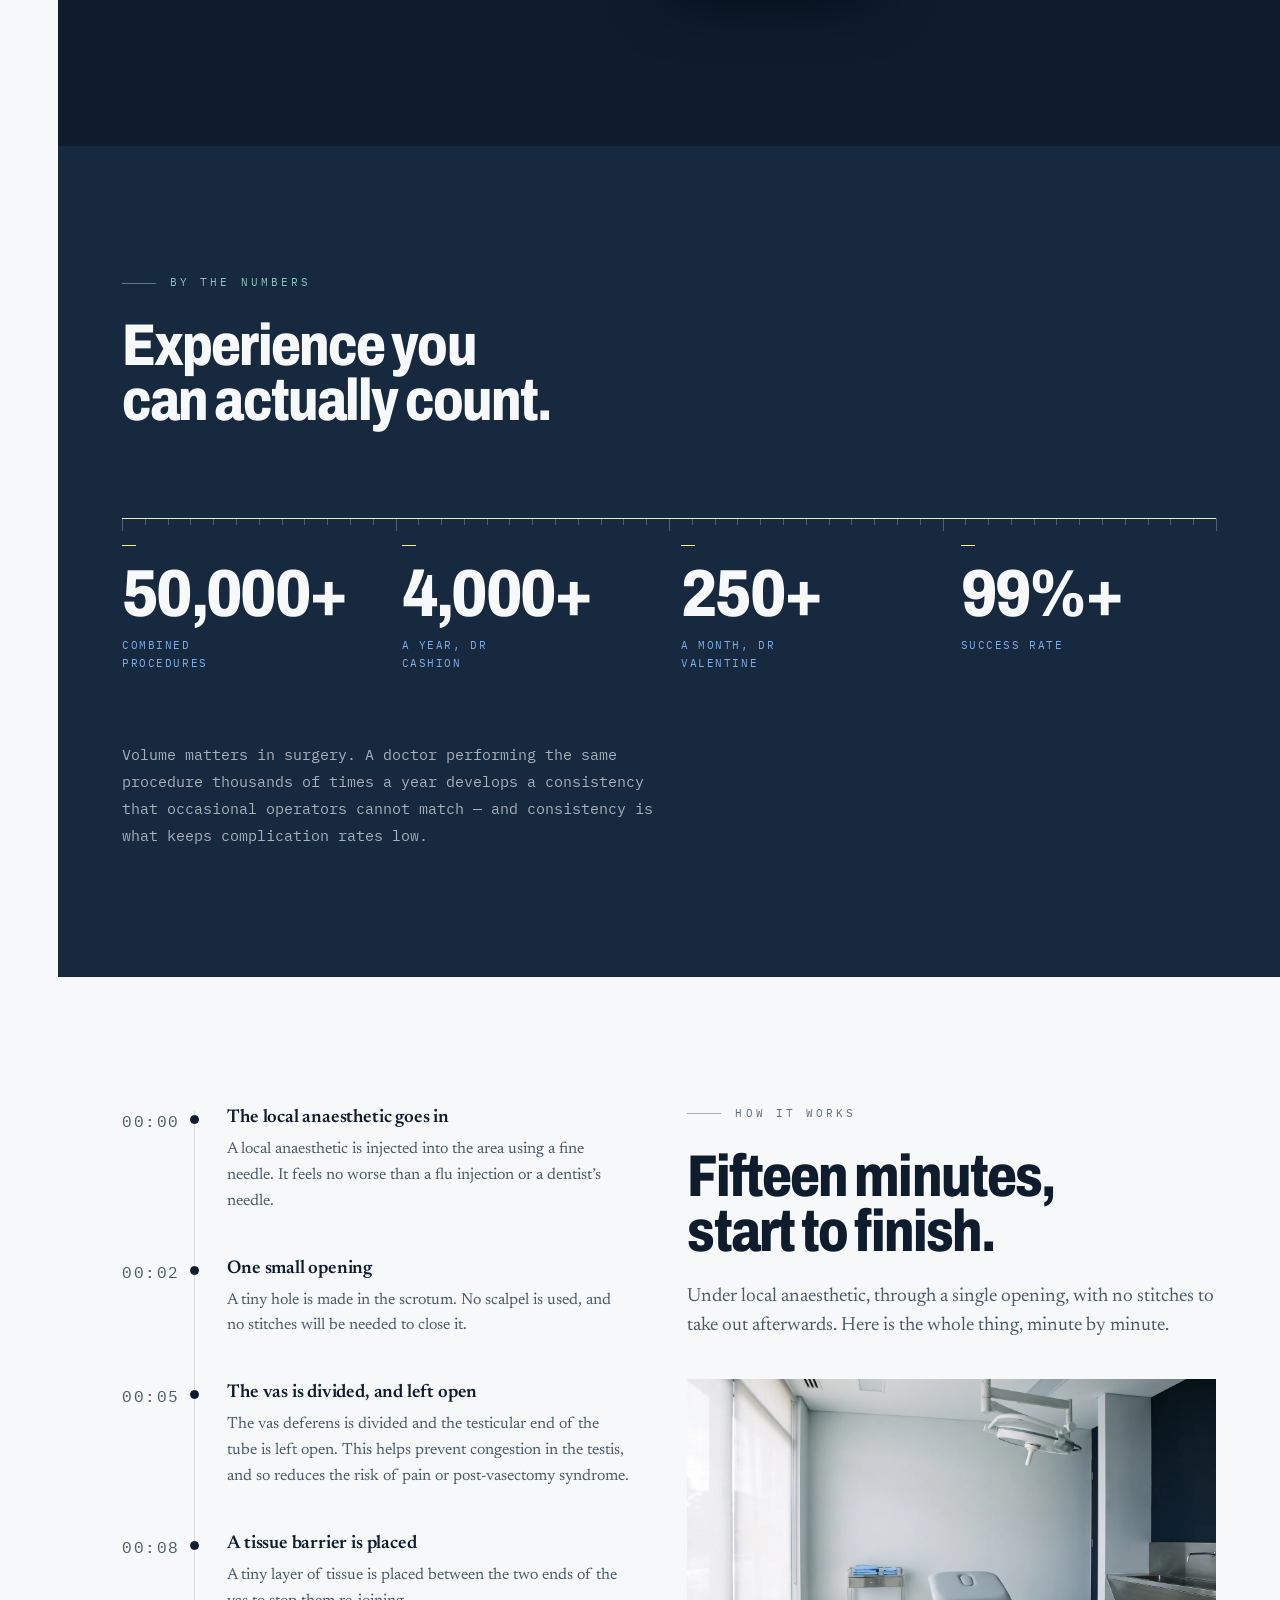
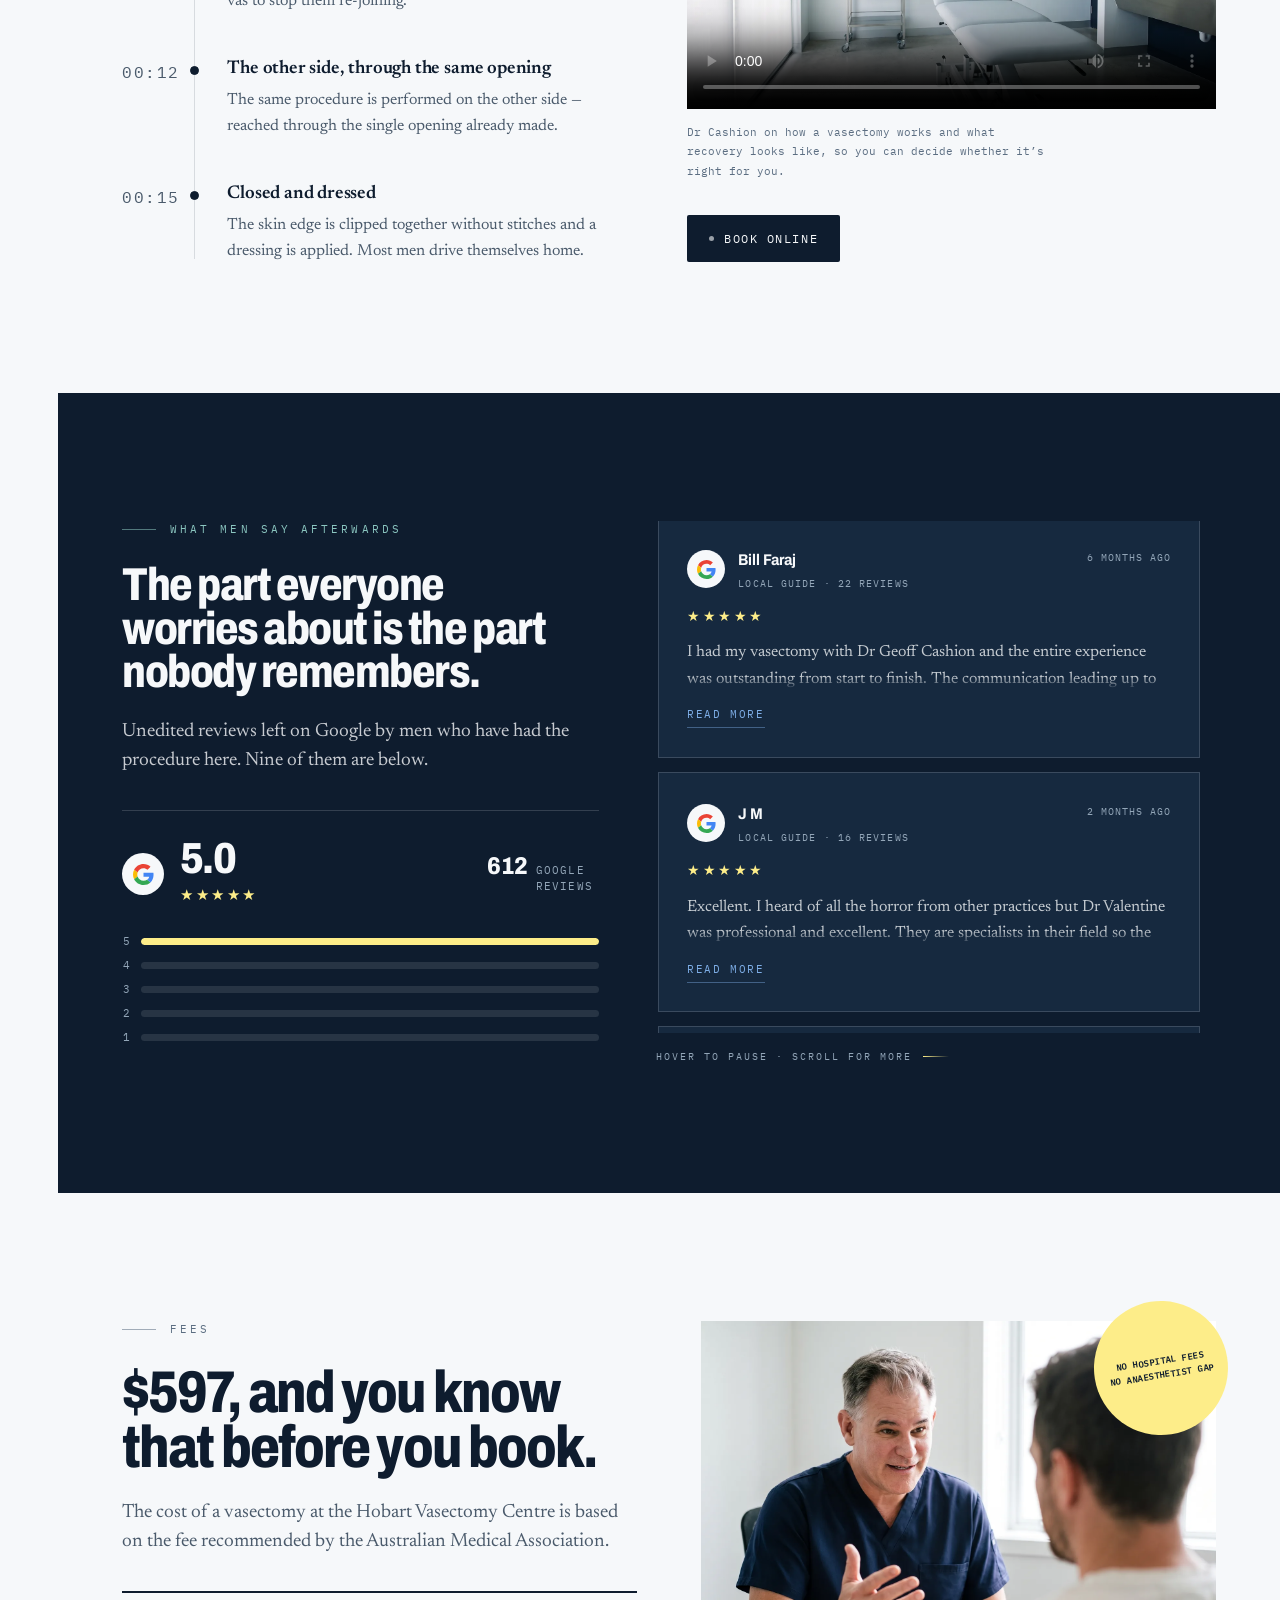
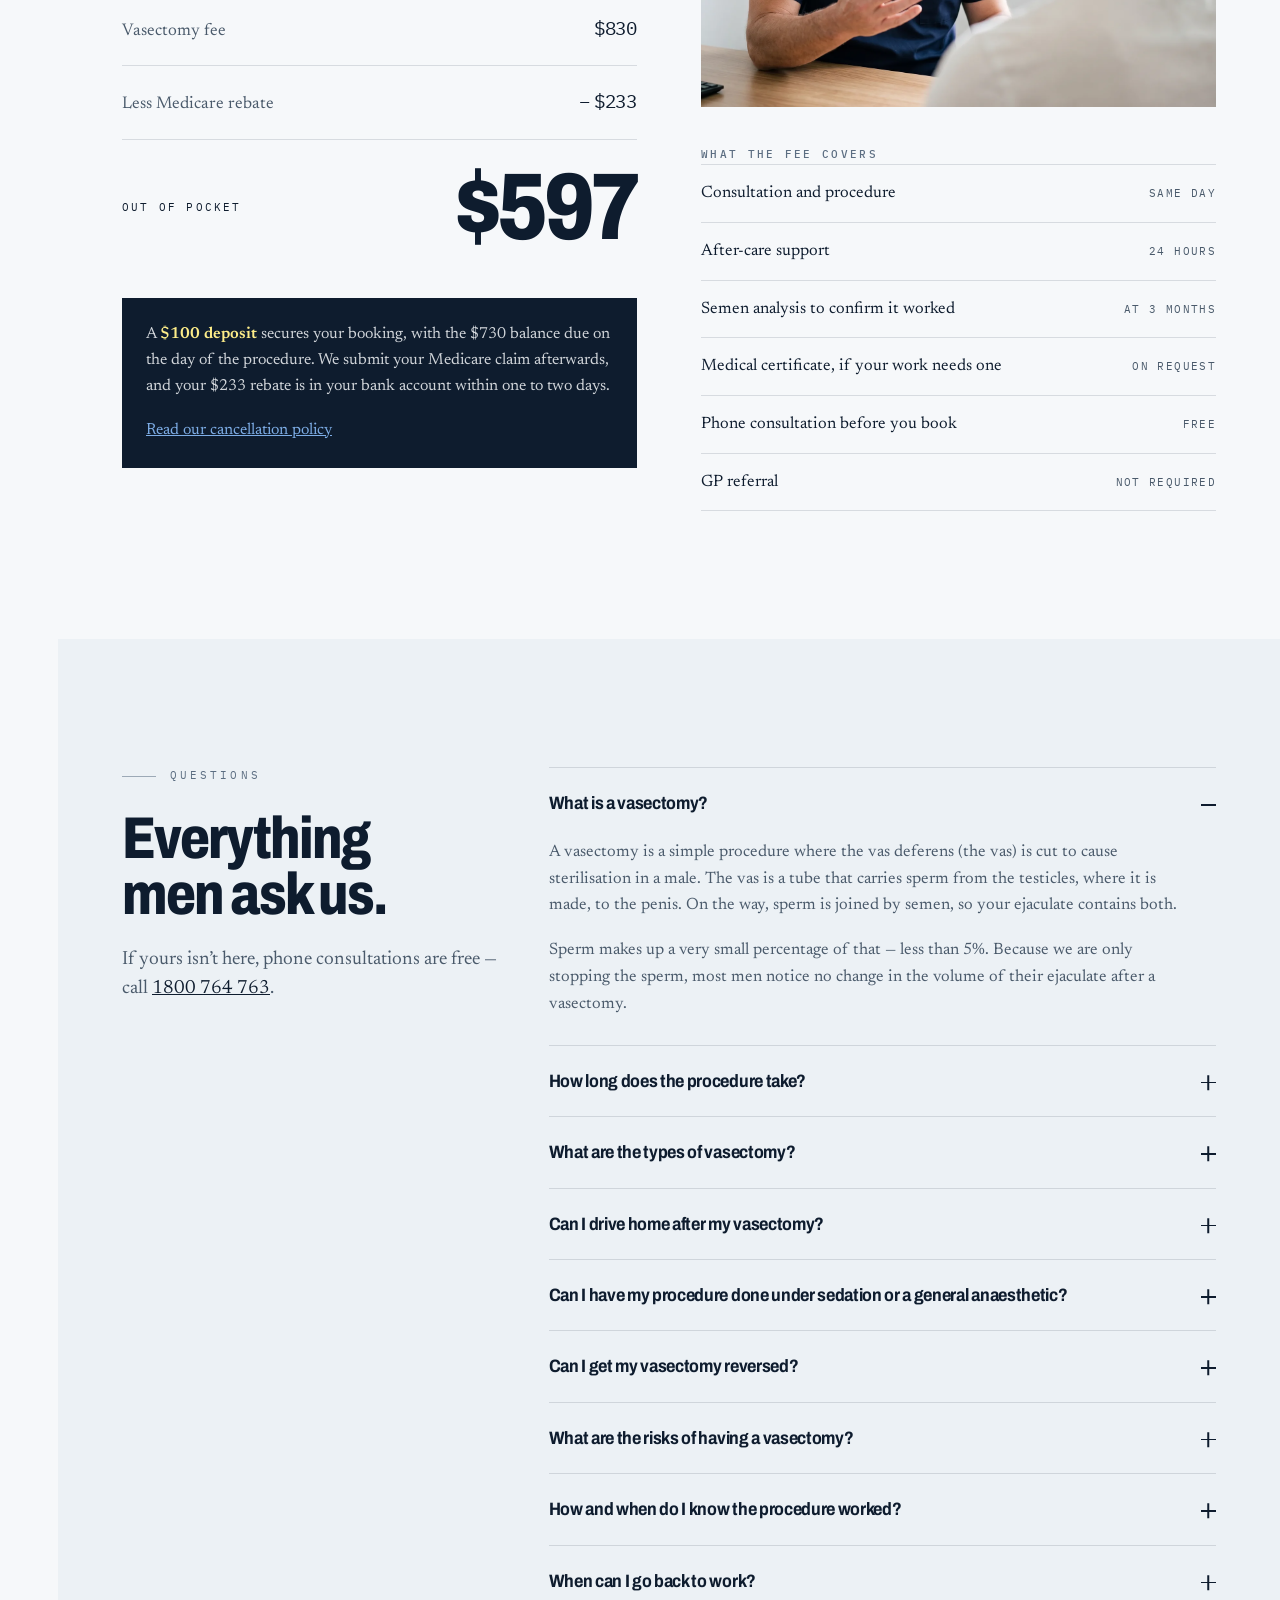
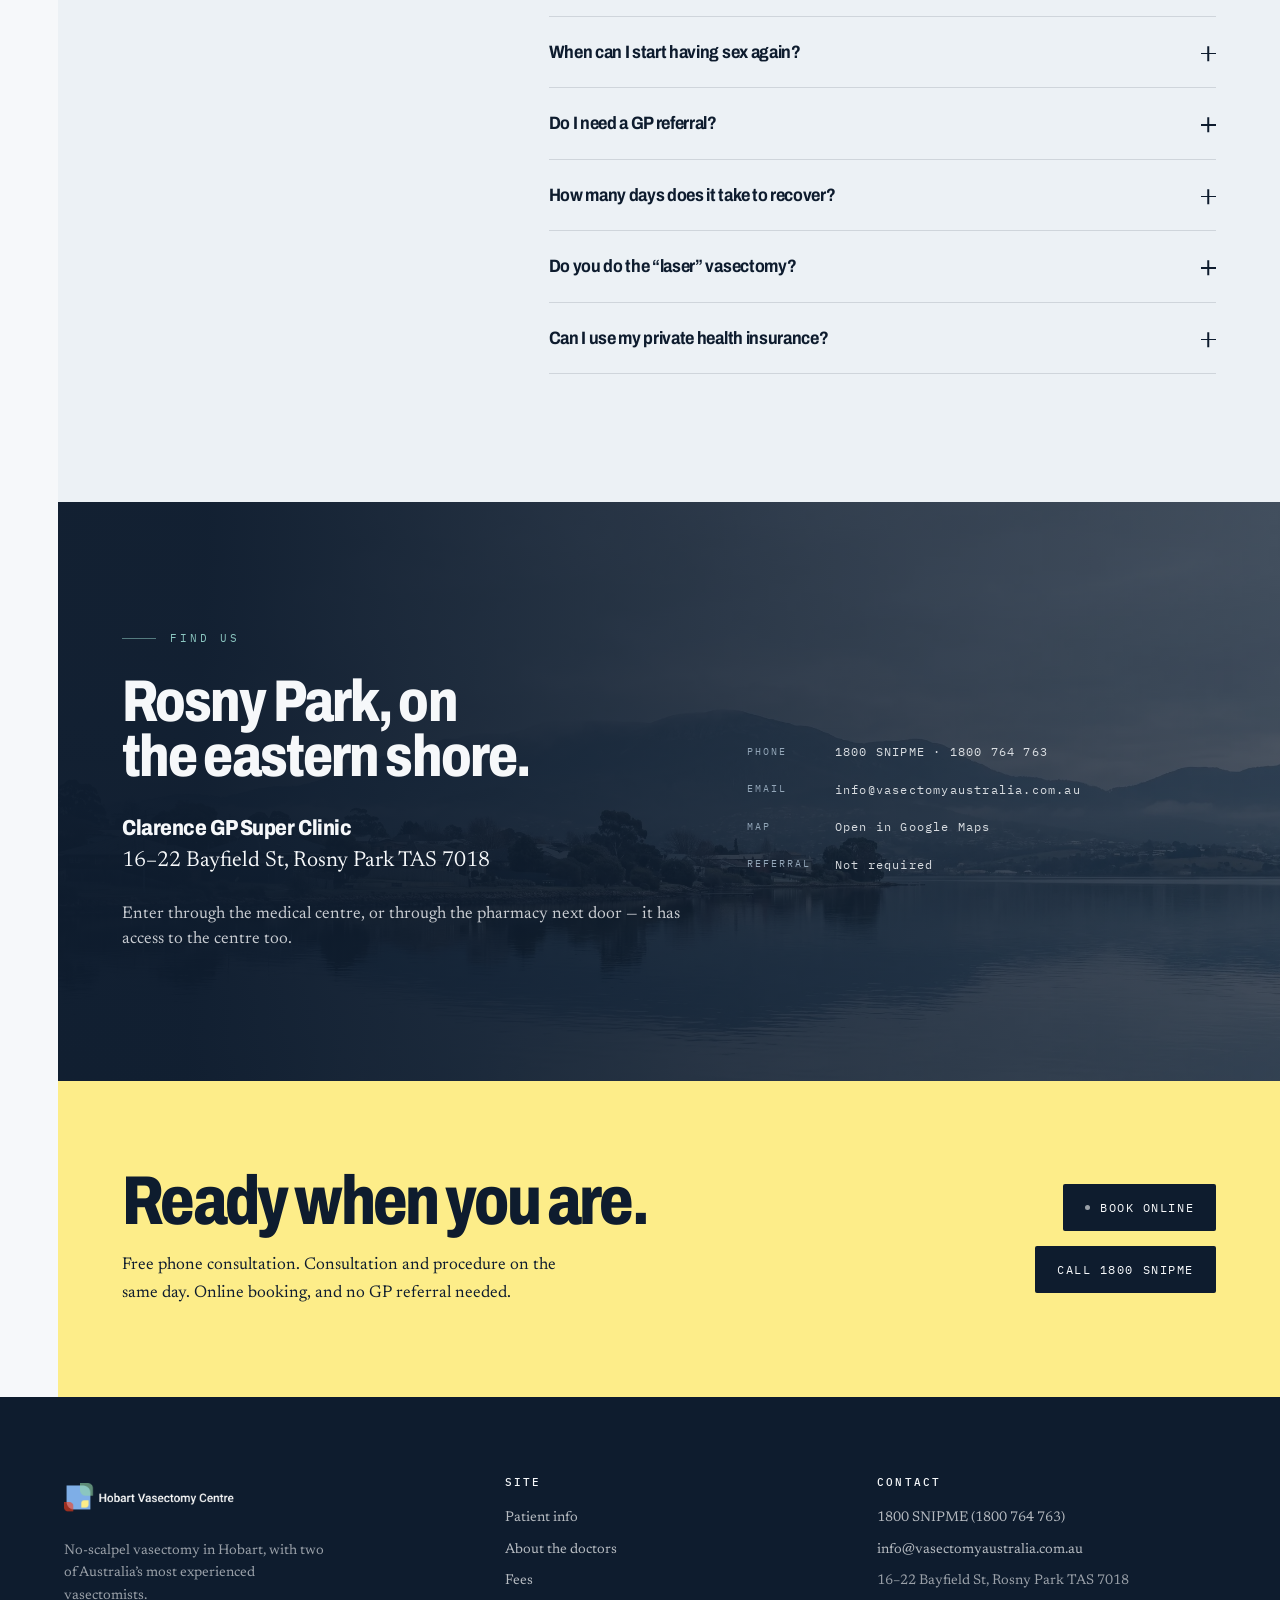
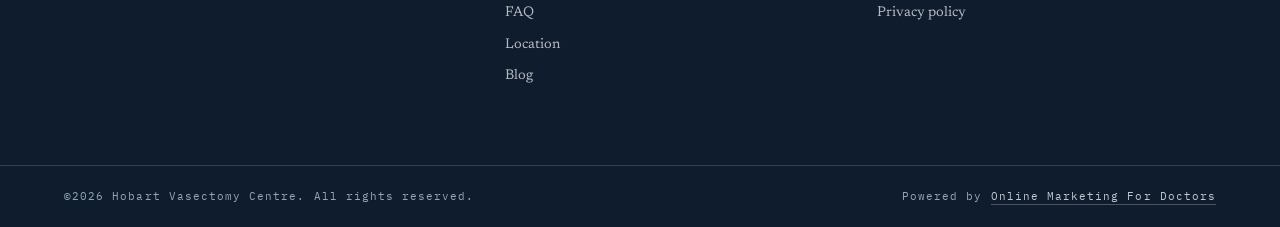
==== commit 4ca5fe9a: "Give the 612 review count the weight of a headline figure The count was already correct but set as s" ====
--- a/index.html
+++ b/index.html
@@ -300,7 +300,7 @@
             <b class="rating__n">5.0</b>
             <span class="rating__s" aria-hidden="true">&#9733;&#9733;&#9733;&#9733;&#9733;</span>
           </div>
-          <p class="rating__c">from <b>612</b><br>Google reviews</p>
+          <p class="rating__c"><b>612</b> <span>Google reviews</span></p>
         </div>
         <ul class="rating__dist">
           <li><span class="rating__k">5</span><span class="rating__track"><i style="--v:100%"></i></span><span class="u-sr">5 stars: effectively all 612 reviews</span></li>
--- a/assets/css/site.css
+++ b/assets/css/site.css
@@ -627,11 +627,17 @@
 }
 .rating__s{display:block;color:var(--yellow);font-size:15px;letter-spacing:2.5px;margin-top:7px}
 .rating__c{
-  margin:0 0 0 auto;text-align:right;
-  font-family:var(--mono);font-size:10.5px;line-height:1.65;letter-spacing:.11em;
+  margin:0 0 0 auto;text-align:right;display:flex;align-items:baseline;gap:8px;
+  font-family:var(--mono);font-size:10.5px;line-height:1.5;letter-spacing:.11em;
   text-transform:uppercase;color:var(--dk-faint);
 }
-.rating__c b{color:var(--paper);font-weight:500;font-size:13px}
+/* the review count is the second real number here — give it the weight of one */
+.rating__c b{
+  font-family:var(--display);font-weight:800;font-stretch:88%;
+  font-size:clamp(20px,1.9vw,26px);letter-spacing:-.02em;line-height:1;
+  color:var(--paper);font-variant-numeric:tabular-nums;
+}
+.rating__c span{display:block;max-width:9ch;text-align:left}
 
 /* Single-series magnitude: one hue on a recessive track, direct-labelled by
    star value. No legend — one series, named by the label beside it. */
